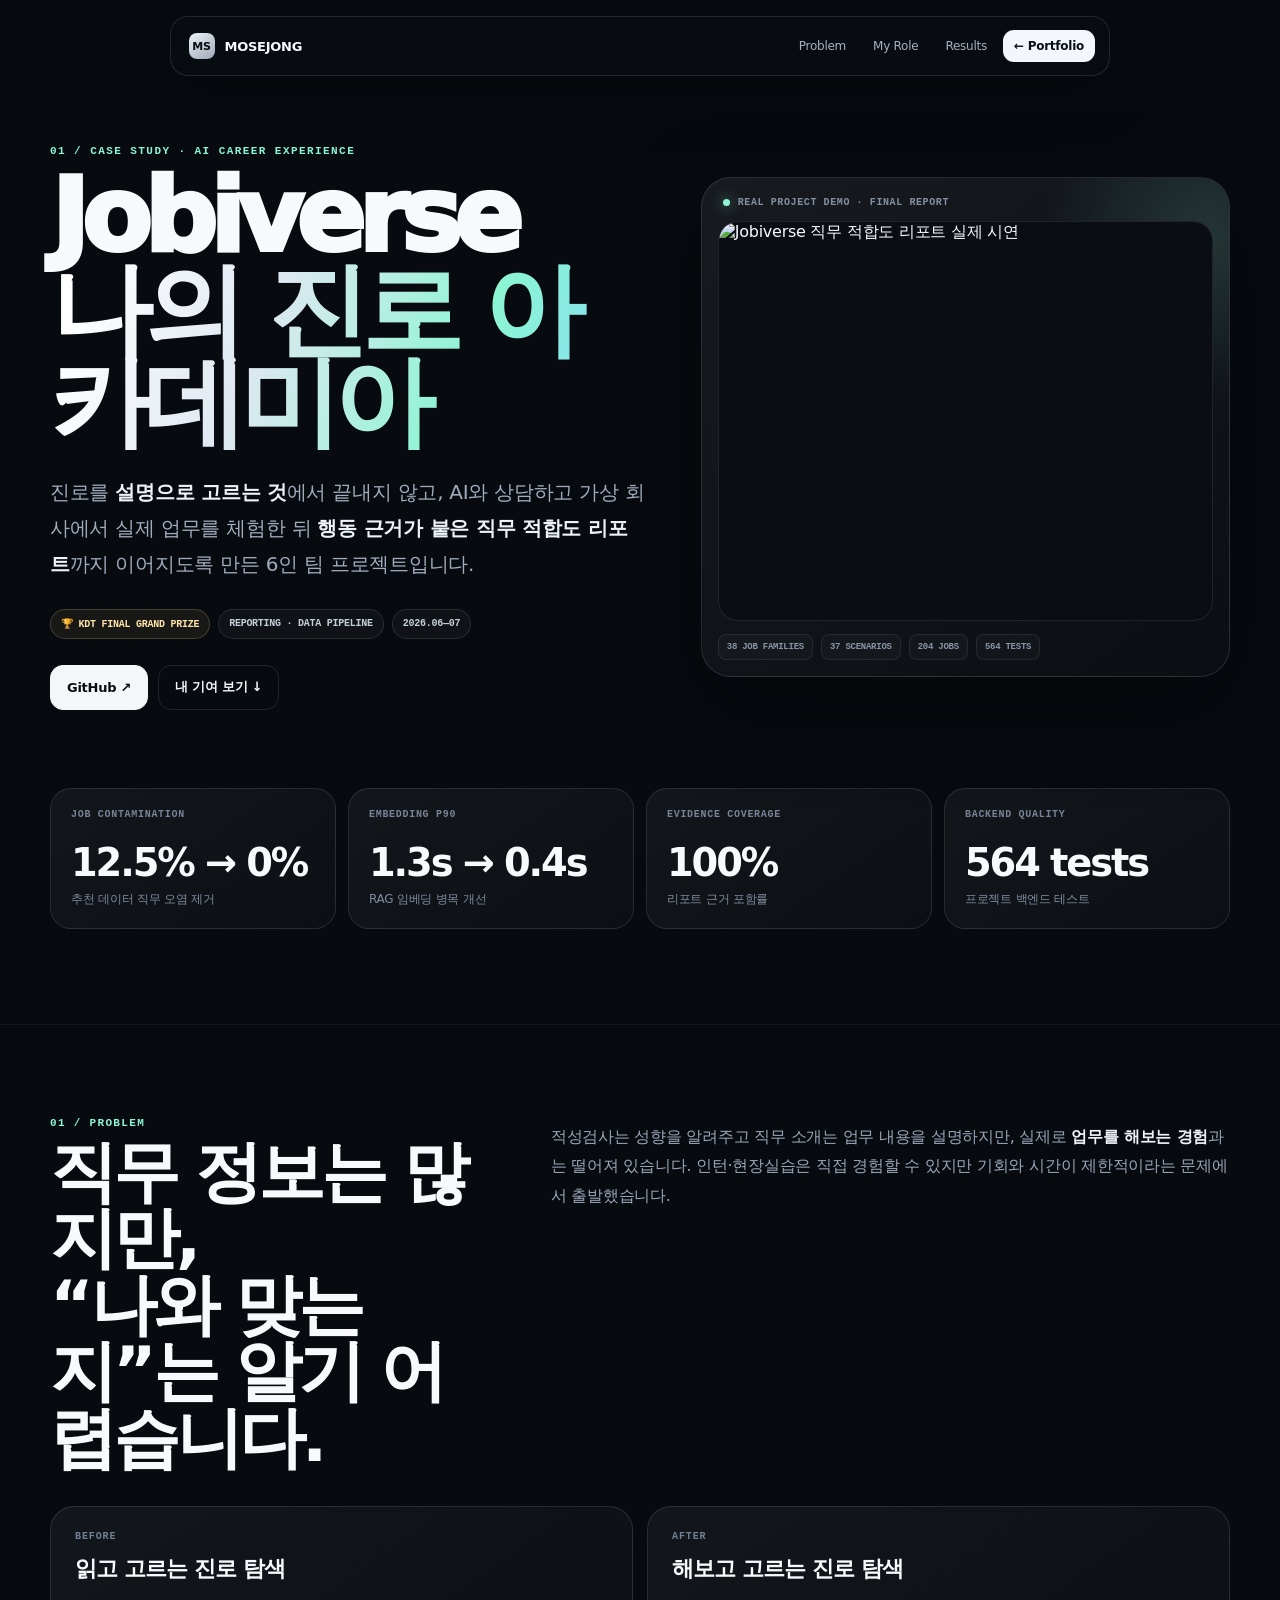
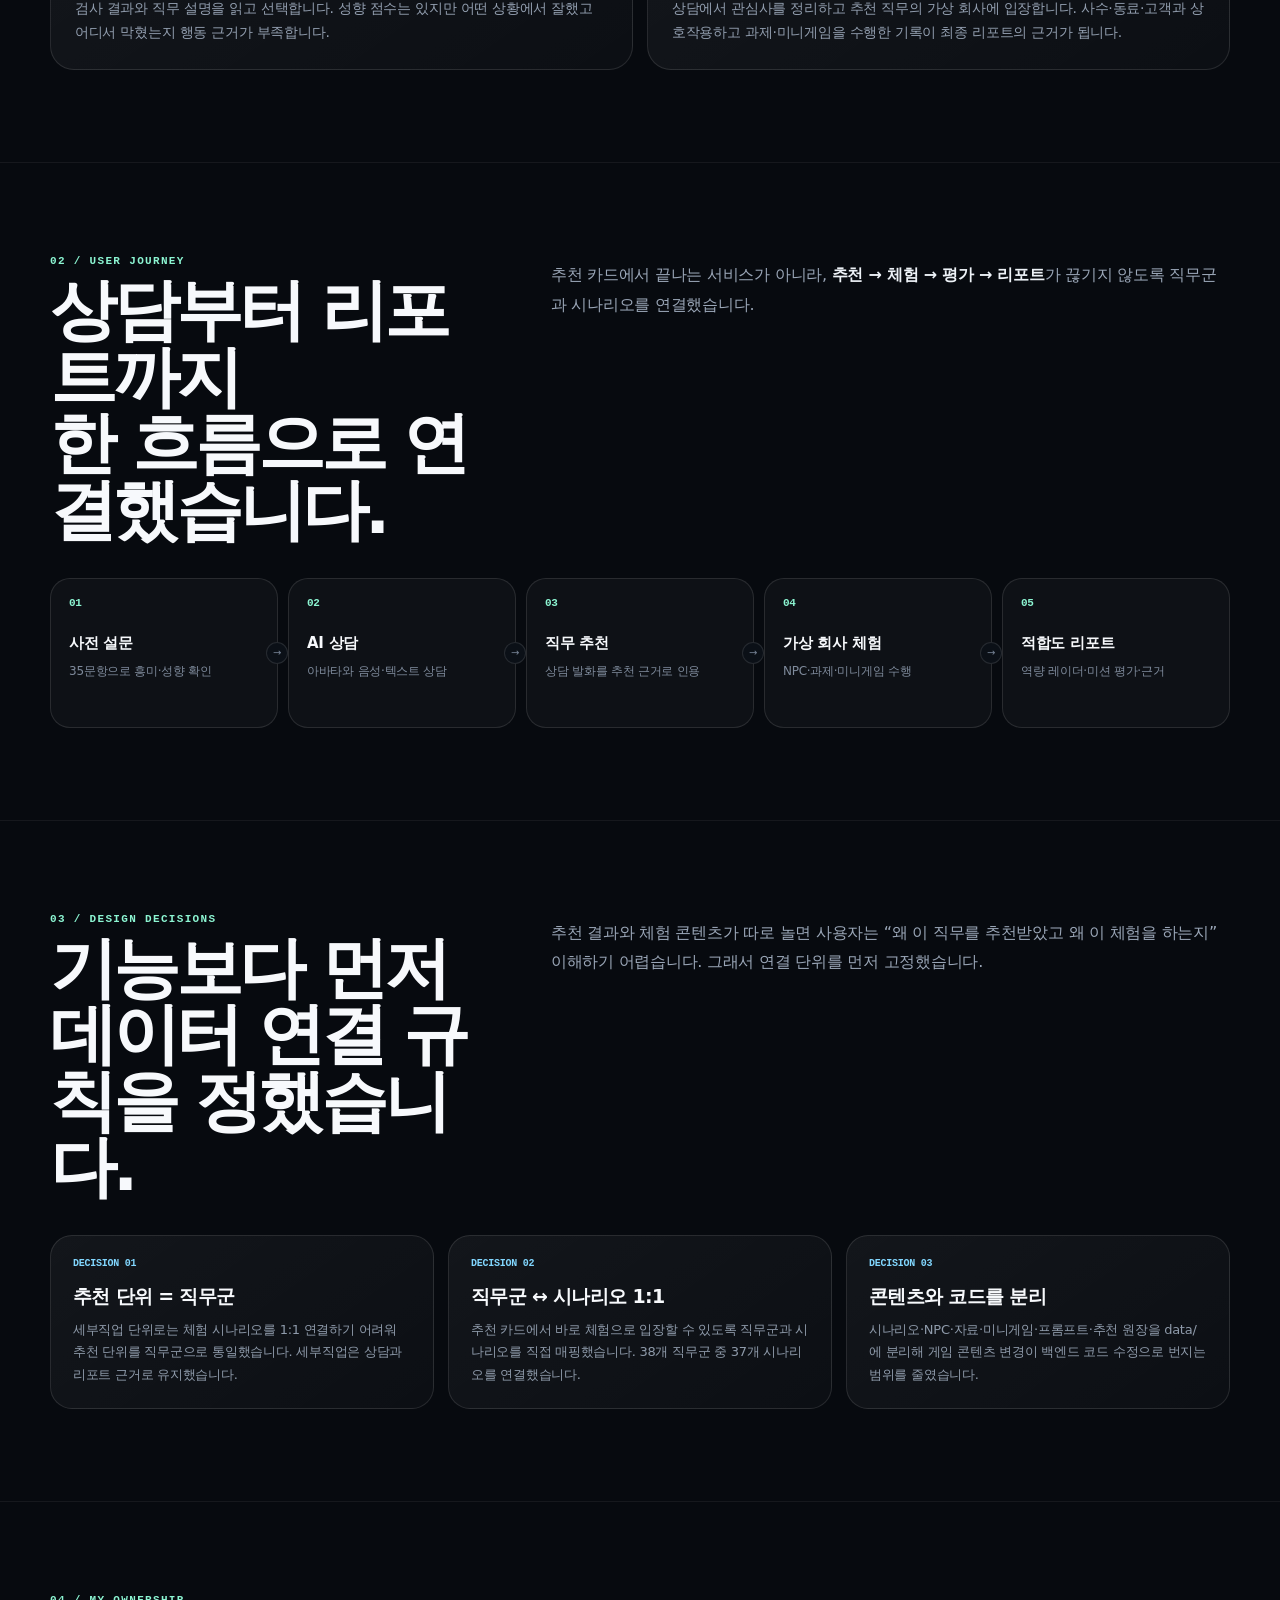
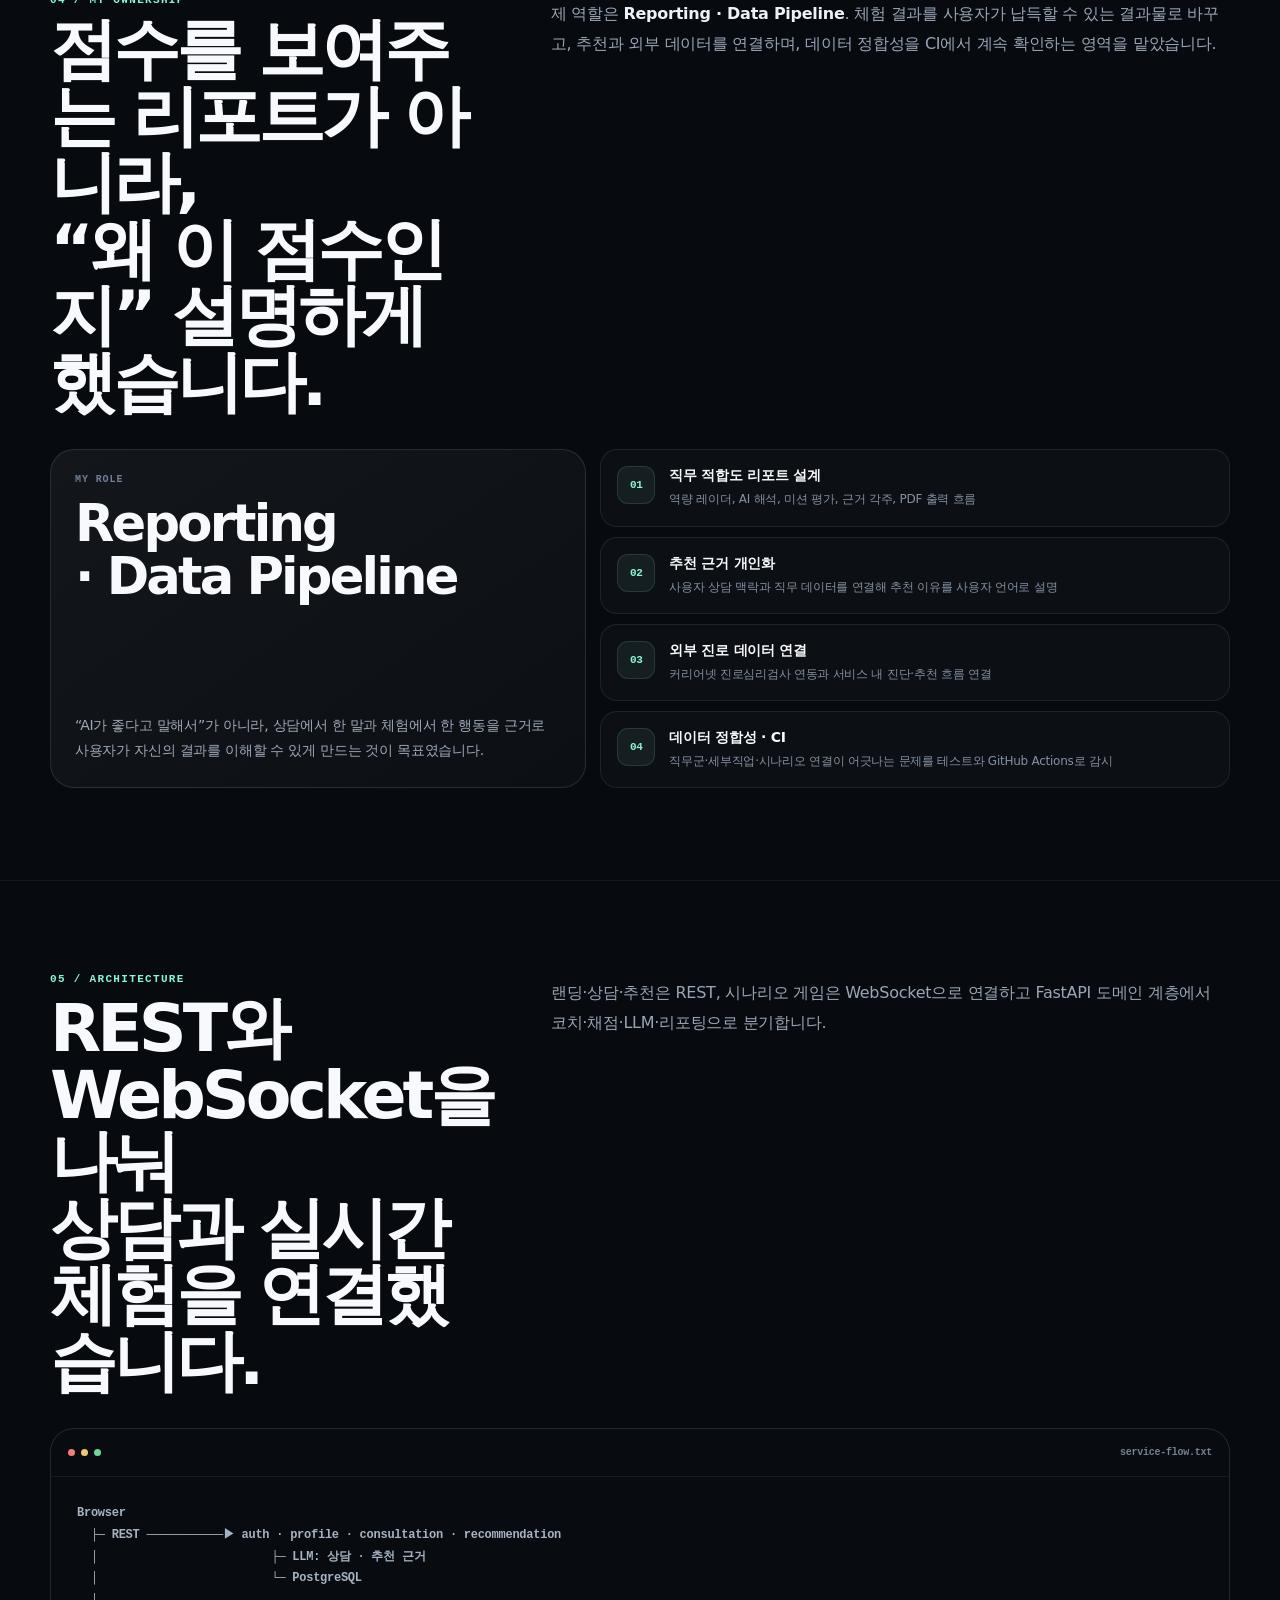
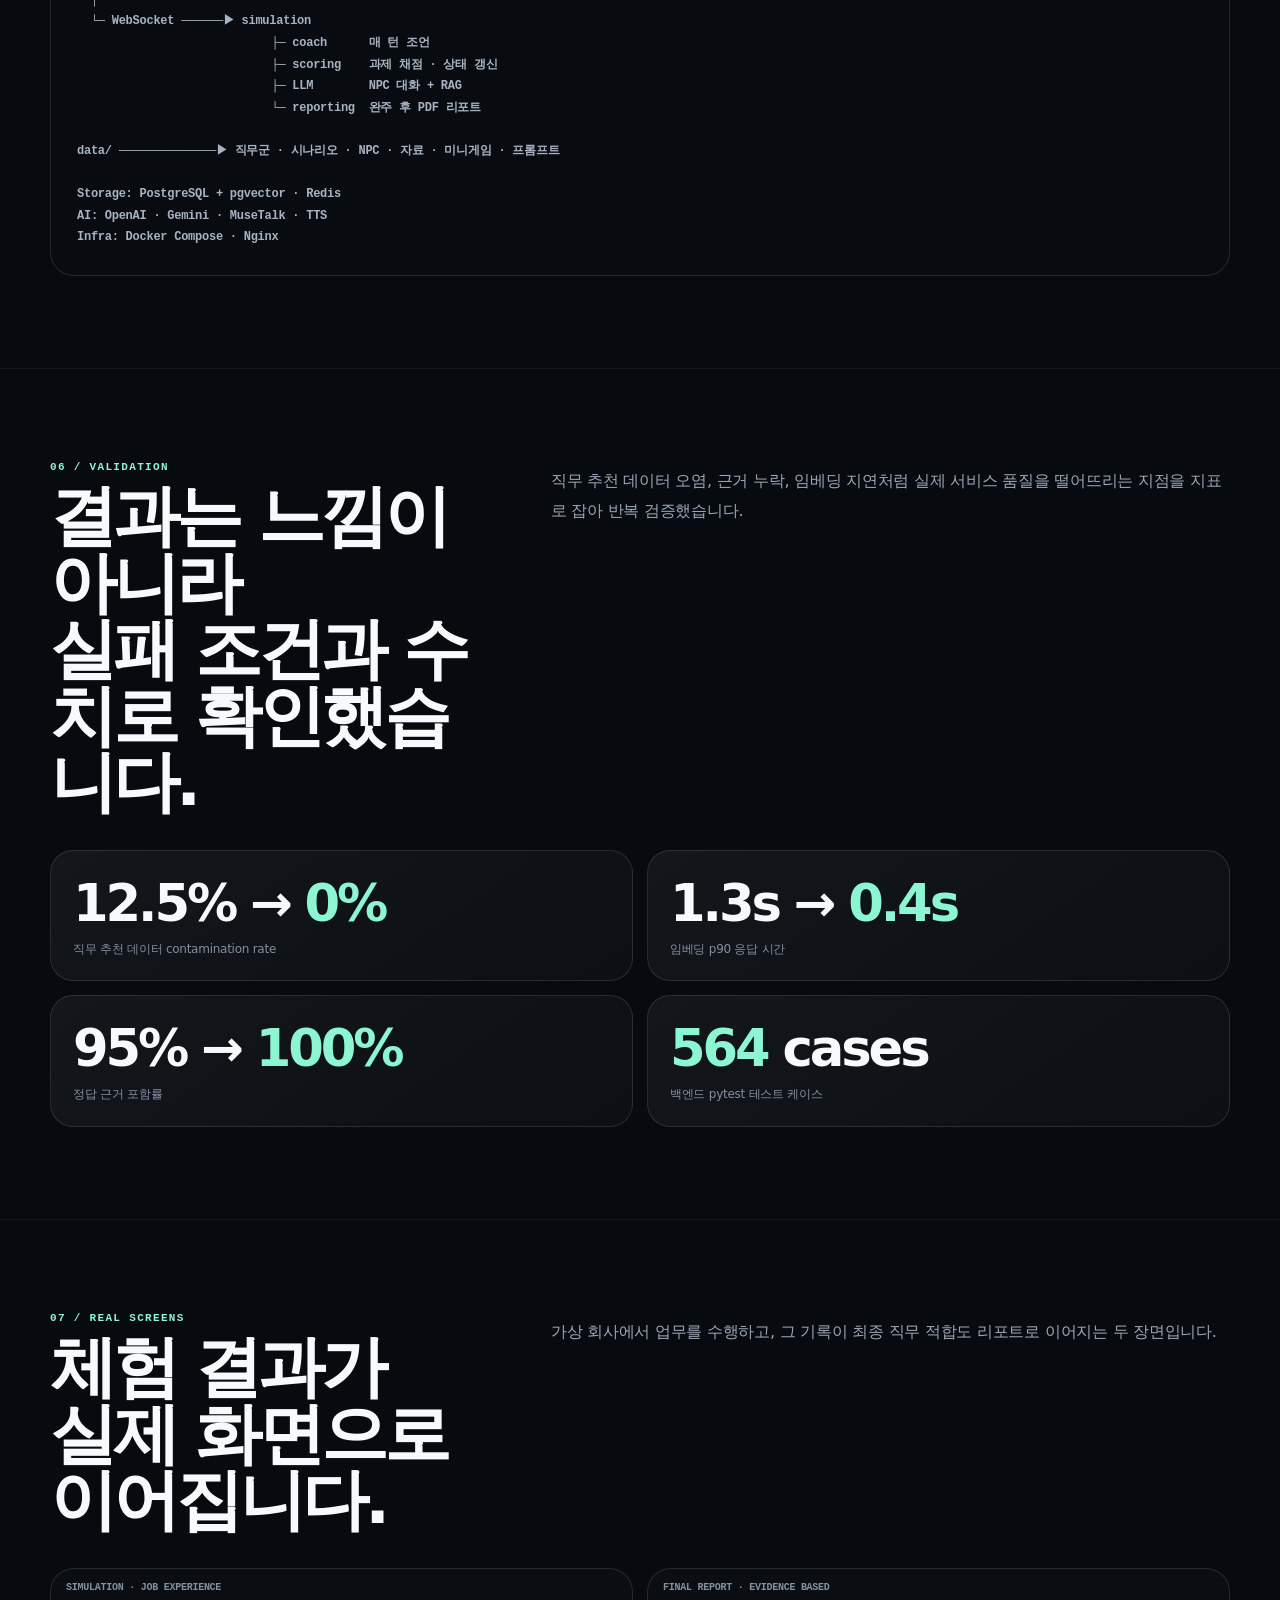
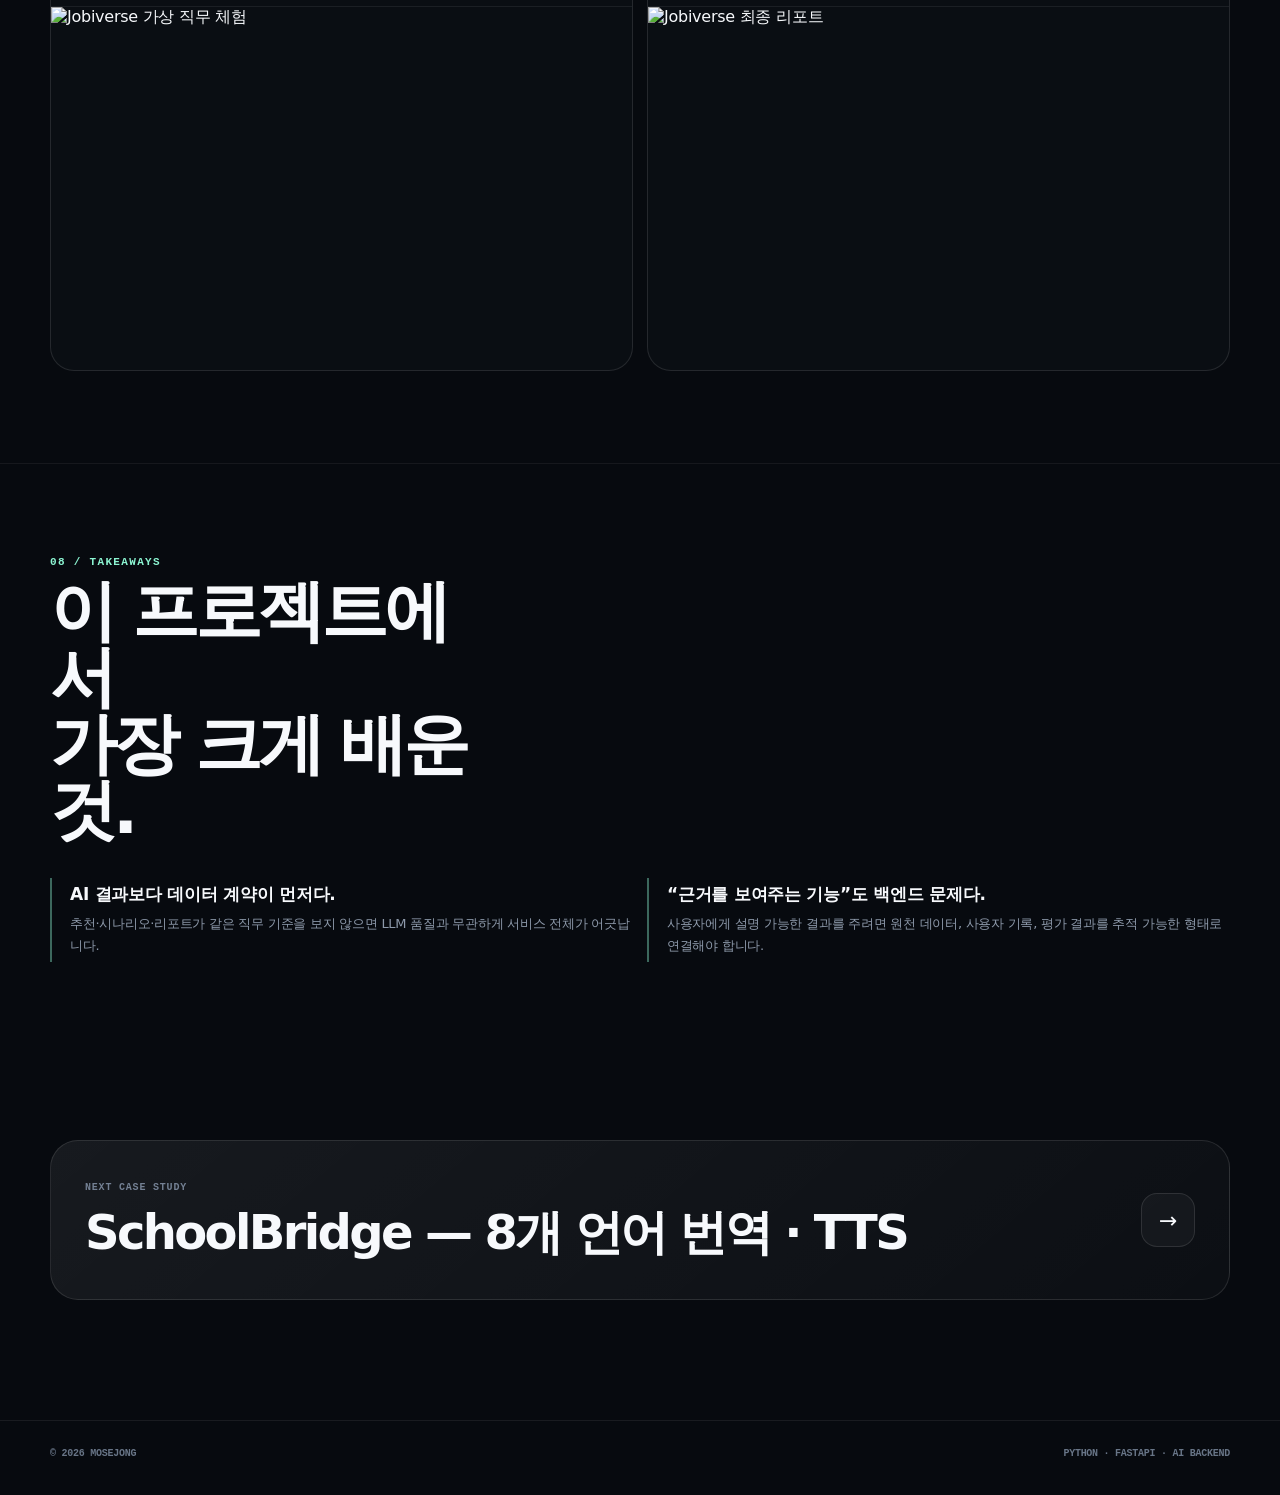
==== projects/jobiverse.html @ 313ea1db "feat: add Jobiverse case study" ====
<!doctype html><html lang="ko"><head><meta charset="utf-8"><meta name="viewport" content="width=device-width,initial-scale=1,viewport-fit=cover"><meta name="theme-color" content="#070a0f"><meta name="description" content="모세종 포트폴리오 — Jobiverse 나의 진로 아카데미아 Case Study"><meta property="og:title" content="Jobiverse Case Study — MOSEJONG"><meta property="og:description" content="AI 상담에서 가상 직무 체험, 근거 기반 리포트까지 연결한 진로 탐색 플랫폼"><title>Jobiverse Case Study — MOSEJONG</title><link rel="stylesheet" href="../assets/case-study.css"></head><body><div class="grid"></div><div class="light"></div><nav class="nav"><div class="navin"><a class="brand" href="../index.html"><span class="mark">MS</span><span>MOSEJONG</span></a><div class="navlinks"><a href="#problem">Problem</a><a href="#ownership">My Role</a><a href="#results">Results</a><a class="back" href="../index.html#projects">← Portfolio</a></div></div></nav><main><section class="hero"><div class="wrap hero-grid"><div><div class="eyebrow">01 / CASE STUDY · AI CAREER EXPERIENCE</div><h1>Jobiverse<span>나의 진로 아카데미아</span></h1><p class="lead">진로를 <strong>설명으로 고르는 것</strong>에서 끝내지 않고, AI와 상담하고 가상 회사에서 실제 업무를 체험한 뒤 <strong>행동 근거가 붙은 직무 적합도 리포트</strong>까지 이어지도록 만든 6인 팀 프로젝트입니다.</p><div class="badges"><span class="badge gold">🏆 KDT FINAL GRAND PRIZE</span><span class="badge">REPORTING · DATA PIPELINE</span><span class="badge">2026.06—07</span></div><div class="actions"><a class="btn primary" href="https://github.com/neunglog-sys/job_simulator" target="_blank" rel="noreferrer">GitHub ↗</a><a class="btn" href="#ownership">내 기여 보기 ↓</a></div></div><div class="hero-visual"><div class="visual-label"><i></i>REAL PROJECT DEMO · FINAL REPORT</div><div class="hero-media"><img src="https://raw.githubusercontent.com/neunglog-sys/job_simulator/main/docs/media/gif/final_report.gif" alt="Jobiverse 직무 적합도 리포트 실제 시연"></div><div class="visual-footer"><span>38 JOB FAMILIES</span><span>37 SCENARIOS</span><span>204 JOBS</span><span>564 TESTS</span></div></div></div></section><div class="wrap stats"><div class="stat"><small>job contamination</small><strong>12.5% → 0%</strong><p>추천 데이터 직무 오염 제거</p></div><div class="stat"><small>embedding p90</small><strong>1.3s → 0.4s</strong><p>RAG 임베딩 병목 개선</p></div><div class="stat"><small>evidence coverage</small><strong>100%</strong><p>리포트 근거 포함률</p></div><div class="stat"><small>backend quality</small><strong>564 tests</strong><p>프로젝트 백엔드 테스트</p></div></div><section class="section" id="problem"><div class="wrap"><div class="section-head"><div><div class="section-no">01 / PROBLEM</div><h2>직무 정보는 많지만,<br>“나와 맞는지”는 알기 어렵습니다.</h2></div><p class="section-intro">적성검사는 성향을 알려주고 직무 소개는 업무 내용을 설명하지만, 실제로 <strong>업무를 해보는 경험</strong>과는 떨어져 있습니다. 인턴·현장실습은 직접 경험할 수 있지만 기회와 시간이 제한적이라는 문제에서 출발했습니다.</p></div><div class="split"><div class="card"><div class="label">BEFORE</div><h3>읽고 고르는 진로 탐색</h3><p>검사 결과와 직무 설명을 읽고 선택합니다. 성향 점수는 있지만 어떤 상황에서 잘했고 어디서 막혔는지 행동 근거가 부족합니다.</p></div><div class="card"><div class="label">AFTER</div><h3>해보고 고르는 진로 탐색</h3><p>상담에서 관심사를 정리하고 추천 직무의 가상 회사에 입장합니다. 사수·동료·고객과 상호작용하고 과제·미니게임을 수행한 기록이 최종 리포트의 근거가 됩니다.</p></div></div></div></section><section class="section"><div class="wrap"><div class="section-head"><div><div class="section-no">02 / USER JOURNEY</div><h2>상담부터 리포트까지<br>한 흐름으로 연결했습니다.</h2></div><p class="section-intro">추천 카드에서 끝나는 서비스가 아니라, <strong>추천 → 체험 → 평가 → 리포트</strong>가 끊기지 않도록 직무군과 시나리오를 연결했습니다.</p></div><div class="flow"><div class="flow-step"><b>01</b><strong>사전 설문</strong><span>35문항으로 흥미·성향 확인</span></div><div class="flow-step"><b>02</b><strong>AI 상담</strong><span>아바타와 음성·텍스트 상담</span></div><div class="flow-step"><b>03</b><strong>직무 추천</strong><span>상담 발화를 추천 근거로 인용</span></div><div class="flow-step"><b>04</b><strong>가상 회사 체험</strong><span>NPC·과제·미니게임 수행</span></div><div class="flow-step"><b>05</b><strong>적합도 리포트</strong><span>역량 레이더·미션 평가·근거</span></div></div></div></section><section class="section"><div class="wrap"><div class="section-head"><div><div class="section-no">03 / DESIGN DECISIONS</div><h2>기능보다 먼저<br>데이터 연결 규칙을 정했습니다.</h2></div><p class="section-intro">추천 결과와 체험 콘텐츠가 따로 놀면 사용자는 “왜 이 직무를 추천받았고 왜 이 체험을 하는지” 이해하기 어렵습니다. 그래서 연결 단위를 먼저 고정했습니다.</p></div><div class="decision-grid"><div class="decision"><div class="num">DECISION 01</div><h3>추천 단위 = 직무군</h3><p>세부직업 단위로는 체험 시나리오를 1:1 연결하기 어려워 추천 단위를 직무군으로 통일했습니다. 세부직업은 상담과 리포트 근거로 유지했습니다.</p></div><div class="decision"><div class="num">DECISION 02</div><h3>직무군 ↔ 시나리오 1:1</h3><p>추천 카드에서 바로 체험으로 입장할 수 있도록 직무군과 시나리오를 직접 매핑했습니다. 38개 직무군 중 37개 시나리오를 연결했습니다.</p></div><div class="decision"><div class="num">DECISION 03</div><h3>콘텐츠와 코드를 분리</h3><p>시나리오·NPC·자료·미니게임·프롬프트·추천 원장을 data/에 분리해 게임 콘텐츠 변경이 백엔드 코드 수정으로 번지는 범위를 줄였습니다.</p></div></div></div></section><section class="section" id="ownership"><div class="wrap"><div class="section-head"><div><div class="section-no">04 / MY OWNERSHIP</div><h2>점수를 보여주는 리포트가 아니라,<br>“왜 이 점수인지” 설명하게 했습니다.</h2></div><p class="section-intro">제 역할은 <strong>Reporting · Data Pipeline</strong>. 체험 결과를 사용자가 납득할 수 있는 결과물로 바꾸고, 추천과 외부 데이터를 연결하며, 데이터 정합성을 CI에서 계속 확인하는 영역을 맡았습니다.</p></div><div class="ownership"><div class="card owned-big"><div><div class="label">MY ROLE</div><h3>Reporting<br>· Data Pipeline</h3></div><p class="quote">“AI가 좋다고 말해서”가 아니라, 상담에서 한 말과 체험에서 한 행동을 근거로 사용자가 자신의 결과를 이해할 수 있게 만드는 것이 목표였습니다.</p></div><div class="owned-list"><div class="owned-item"><i>01</i><div><strong>직무 적합도 리포트 설계</strong><span>역량 레이더, AI 해석, 미션 평가, 근거 각주, PDF 출력 흐름</span></div></div><div class="owned-item"><i>02</i><div><strong>추천 근거 개인화</strong><span>사용자 상담 맥락과 직무 데이터를 연결해 추천 이유를 사용자 언어로 설명</span></div></div><div class="owned-item"><i>03</i><div><strong>외부 진로 데이터 연결</strong><span>커리어넷 진로심리검사 연동과 서비스 내 진단·추천 흐름 연결</span></div></div><div class="owned-item"><i>04</i><div><strong>데이터 정합성 · CI</strong><span>직무군·세부직업·시나리오 연결이 어긋나는 문제를 테스트와 GitHub Actions로 감시</span></div></div></div></div></div></section><section class="section"><div class="wrap"><div class="section-head"><div><div class="section-no">05 / ARCHITECTURE</div><h2>REST와 WebSocket을 나눠<br>상담과 실시간 체험을 연결했습니다.</h2></div><p class="section-intro">랜딩·상담·추천은 REST, 시나리오 게임은 WebSocket으로 연결하고 FastAPI 도메인 계층에서 코치·채점·LLM·리포팅으로 분기합니다.</p></div><div class="architecture"><div class="arch-bar"><span class="dots"><i></i><i></i><i></i></span><span>service-flow.txt</span></div><pre>Browser
  ├─ REST ───────────▶ auth · profile · consultation · recommendation
  │                         ├─ LLM: 상담 · 추천 근거
  │                         └─ PostgreSQL
  │
  └─ WebSocket ──────▶ simulation
                            ├─ coach      매 턴 조언
                            ├─ scoring    과제 채점 · 상태 갱신
                            ├─ LLM        NPC 대화 + RAG
                            └─ reporting  완주 후 PDF 리포트

data/ ──────────────▶ 직무군 · 시나리오 · NPC · 자료 · 미니게임 · 프롬프트

Storage: PostgreSQL + pgvector · Redis
AI: OpenAI · Gemini · MuseTalk · TTS
Infra: Docker Compose · Nginx</pre></div></div></section><section class="section" id="results"><div class="wrap"><div class="section-head"><div><div class="section-no">06 / VALIDATION</div><h2>결과는 느낌이 아니라<br>실패 조건과 수치로 확인했습니다.</h2></div><p class="section-intro">직무 추천 데이터 오염, 근거 누락, 임베딩 지연처럼 실제 서비스 품질을 떨어뜨리는 지점을 지표로 잡아 반복 검증했습니다.</p></div><div class="results"><div class="result"><strong>12.5% → <em>0%</em></strong><span>직무 추천 데이터 contamination rate</span></div><div class="result"><strong>1.3s → <em>0.4s</em></strong><span>임베딩 p90 응답 시간</span></div><div class="result"><strong>95% → <em>100%</em></strong><span>정답 근거 포함률</span></div><div class="result"><strong><em>564</em> cases</strong><span>백엔드 pytest 테스트 케이스</span></div></div></div></section><section class="section"><div class="wrap"><div class="section-head"><div><div class="section-no">07 / REAL SCREENS</div><h2>체험 결과가<br>실제 화면으로 이어집니다.</h2></div><p class="section-intro">가상 회사에서 업무를 수행하고, 그 기록이 최종 직무 적합도 리포트로 이어지는 두 장면입니다.</p></div><div class="gallery"><div class="shot"><div class="cap">SIMULATION · JOB EXPERIENCE</div><img src="https://raw.githubusercontent.com/neunglog-sys/job_simulator/main/docs/media/gif/senario2.gif" alt="Jobiverse 가상 직무 체험"></div><div class="shot"><div class="cap">FINAL REPORT · EVIDENCE BASED</div><img src="https://raw.githubusercontent.com/neunglog-sys/job_simulator/main/docs/media/gif/final_report.gif" alt="Jobiverse 최종 리포트"></div></div></div></section><section class="section"><div class="wrap"><div class="section-head"><div><div class="section-no">08 / TAKEAWAYS</div><h2>이 프로젝트에서<br>가장 크게 배운 것.</h2></div></div><div class="lessons"><div class="lesson"><strong>AI 결과보다 데이터 계약이 먼저다.</strong><p>추천·시나리오·리포트가 같은 직무 기준을 보지 않으면 LLM 품질과 무관하게 서비스 전체가 어긋납니다.</p></div><div class="lesson"><strong>“근거를 보여주는 기능”도 백엔드 문제다.</strong><p>사용자에게 설명 가능한 결과를 주려면 원천 데이터, 사용자 기록, 평가 결과를 추적 가능한 형태로 연결해야 합니다.</p></div></div></div></section><section class="next"><div class="wrap"><a class="nextbox" href="schoolbridge.html"><div><small>NEXT CASE STUDY</small><h3>SchoolBridge — 8개 언어 번역 · TTS</h3></div><span class="next-arrow">→</span></a></div></section></main><footer><div class="wrap footerin"><span>© 2026 MOSEJONG</span><span>PYTHON · FASTAPI · AI BACKEND</span></div></footer><script>window.addEventListener('pointermove',e=>{document.documentElement.style.setProperty('--mx',e.clientX+'px');document.documentElement.style.setProperty('--my',e.clientY+'px')},{passive:true});</script></body></html>
---- assets/case-study.css ----
:root{--bg:#070a0f;--bg2:#0b1017;--panel:rgba(255,255,255,.052);--panel2:rgba(255,255,255,.03);--line:rgba(255,255,255,.11);--line2:rgba(255,255,255,.18);--text:#f7f9fc;--muted:#96a2b3;--muted2:#667386;--mint:#8cf5d2;--cyan:#82d7ff;--violet:#aa97ff;--amber:#ffd68a;--pink:#ff9cb0;--shadow:0 30px 90px rgba(0,0,0,.35);--mx:50vw;--my:20vh}*{box-sizing:border-box}html{scroll-behavior:smooth;background:var(--bg)}body{margin:0;background:var(--bg);color:var(--text);font-family:Inter,Pretendard,"Noto Sans KR",ui-sans-serif,system-ui,-apple-system,BlinkMacSystemFont,"Segoe UI",sans-serif;letter-spacing:-.016em;overflow-x:hidden}a{color:inherit;text-decoration:none}::selection{background:rgba(140,245,210,.22);color:#fff}.grid,.light{position:fixed;inset:0;pointer-events:none}.grid{z-index:-3;opacity:.32;background-image:linear-gradient(rgba(255,255,255,.034) 1px,transparent 1px),linear-gradient(90deg,rgba(255,255,255,.034) 1px,transparent 1px);background-size:64px 64px;mask-image:linear-gradient(to bottom,#000,transparent 82%)}.light{z-index:-2;background:radial-gradient(760px circle at var(--mx) var(--my),rgba(130,215,255,.10),transparent 42%),radial-gradient(580px circle at calc(var(--mx) - 220px) calc(var(--my) + 130px),rgba(140,245,210,.075),transparent 44%),radial-gradient(720px circle at 90% 5%,rgba(170,151,255,.08),transparent 45%)}.wrap{width:min(1180px,calc(100% - 40px));margin:auto}.nav{position:fixed;z-index:50;top:16px;left:50%;transform:translateX(-50%);width:min(940px,calc(100% - 28px));border:1px solid var(--line);border-radius:18px;background:rgba(9,13,19,.7);backdrop-filter:blur(22px) saturate(1.2);box-shadow:0 18px 55px rgba(0,0,0,.22)}.navin{height:58px;padding:0 14px 0 18px;display:flex;align-items:center;justify-content:space-between;gap:14px}.brand{display:flex;align-items:center;gap:10px;font-weight:900;font-size:13px}.mark{width:26px;height:26px;border-radius:8px;display:grid;place-items:center;background:linear-gradient(145deg,#eef3f7,#9ea8b7);color:#080b10;font-size:11px}.navlinks{display:flex;align-items:center;gap:5px}.navlinks a{padding:9px 11px;border-radius:11px;color:#a7b1bf;font-size:12px;transition:.2s}.navlinks a:hover{color:#fff;background:rgba(255,255,255,.055)}.navlinks .back{background:#f3f7fb;color:#091015;font-weight:850}.hero{padding:145px 0 78px}.eyebrow{font:800 11px ui-monospace,SFMono-Regular,Menlo,monospace;color:var(--mint);letter-spacing:.13em;text-transform:uppercase}.hero-grid{display:grid;grid-template-columns:1.06fr .94fr;gap:54px;align-items:center}.hero h1{font-size:clamp(58px,8vw,112px);line-height:.91;letter-spacing:-.075em;margin:13px 0 24px;font-weight:930}.hero h1 span{display:block;background:linear-gradient(110deg,#fff 5%,#dfe8f1 35%,var(--mint) 69%,var(--cyan));-webkit-background-clip:text;background-clip:text;color:transparent}.lead{font-size:clamp(17px,1.7vw,20px);line-height:1.82;color:#a0abbb;max-width:720px;margin:0}.lead strong{color:#edf3f8}.badges{display:flex;gap:8px;flex-wrap:wrap;margin:26px 0}.badge{display:inline-flex;align-items:center;min-height:30px;padding:0 10px;border:1px solid var(--line);border-radius:999px;background:rgba(255,255,255,.035);font:750 10px ui-monospace,SFMono-Regular,Menlo,monospace;color:#c6cfda}.badge.gold{color:#ffe3a9;border-color:rgba(255,214,138,.2);background:rgba(255,214,138,.07)}.actions{display:flex;gap:10px;flex-wrap:wrap}.btn{display:inline-flex;align-items:center;justify-content:center;gap:8px;min-height:45px;padding:0 16px;border-radius:13px;border:1px solid var(--line);font-size:13px;font-weight:850;transition:.22s}.btn.primary{background:#f4f7fa;color:#090d12;border-color:#f4f7fa}.btn:hover{transform:translateY(-2px);box-shadow:0 13px 35px rgba(0,0,0,.25)}.hero-visual{position:relative;border:1px solid var(--line);border-radius:30px;background:linear-gradient(145deg,rgba(255,255,255,.065),rgba(255,255,255,.02));box-shadow:var(--shadow);padding:16px;overflow:hidden;min-height:500px;display:flex;flex-direction:column}.hero-visual:before{content:"";position:absolute;width:360px;height:360px;right:-160px;top:-120px;border-radius:50%;background:radial-gradient(circle,rgba(140,245,210,.15),transparent 66%);pointer-events:none}.visual-label{position:relative;z-index:2;display:flex;align-items:center;gap:8px;color:#8390a2;font:750 10px ui-monospace,SFMono-Regular,Menlo,monospace;letter-spacing:.06em;margin:3px 5px 13px}.visual-label i{width:7px;height:7px;border-radius:50%;background:var(--mint);box-shadow:0 0 14px rgba(140,245,210,.75)}.hero-media{position:relative;z-index:1;flex:1;border-radius:20px;overflow:hidden;background:#0a0e14;border:1px solid rgba(255,255,255,.09)}.hero-media img{width:100%;height:100%;display:block;object-fit:cover;object-position:top center}.hero-media.contain img{object-fit:contain;background:#0a0e14}.visual-footer{display:flex;gap:8px;flex-wrap:wrap;padding-top:13px}.visual-footer span{font:800 9px ui-monospace,SFMono-Regular,Menlo,monospace;color:#8895a7;padding:7px 8px;border:1px solid rgba(255,255,255,.08);border-radius:8px;background:rgba(255,255,255,.025)}.stats{display:grid;grid-template-columns:repeat(4,1fr);gap:12px;margin-top:0;padding-bottom:95px}.stat{border:1px solid var(--line);border-radius:21px;background:linear-gradient(145deg,rgba(255,255,255,.05),rgba(255,255,255,.022));padding:20px;min-height:136px}.stat small{display:block;color:#788496;font:750 10px ui-monospace,SFMono-Regular,Menlo,monospace;text-transform:uppercase;letter-spacing:.07em}.stat strong{display:block;margin-top:20px;font-size:clamp(26px,3vw,42px);letter-spacing:-.055em}.stat p{margin:5px 0 0;color:#7f8b9c;font-size:12px;line-height:1.5}.section{padding:92px 0;border-top:1px solid rgba(255,255,255,.06)}.section-head{display:grid;grid-template-columns:.8fr 1.2fr;gap:48px;align-items:start;margin-bottom:34px}.section-no{font:800 11px ui-monospace,SFMono-Regular,Menlo,monospace;color:var(--mint);letter-spacing:.12em}.section h2{font-size:clamp(38px,5.2vw,68px);line-height:1;letter-spacing:-.06em;margin:10px 0 0}.section-intro{font-size:16px;line-height:1.85;color:#9aa6b7;margin:5px 0 0;max-width:720px}.section-intro strong{color:#edf2f7}.split{display:grid;grid-template-columns:1fr 1fr;gap:14px}.card{border:1px solid var(--line);border-radius:24px;background:linear-gradient(145deg,rgba(255,255,255,.052),rgba(255,255,255,.024));padding:24px;position:relative;overflow:hidden}.card h3{font-size:22px;letter-spacing:-.04em;margin:0 0 12px}.card p{color:#929eaf;font-size:14px;line-height:1.78;margin:0}.card ul{padding-left:18px;margin:13px 0 0;color:#9aa6b6;font-size:14px;line-height:1.78}.card li+li{margin-top:6px}.label{font:800 10px ui-monospace,SFMono-Regular,Menlo,monospace;color:#718095;letter-spacing:.09em;text-transform:uppercase;margin-bottom:12px}.flow{display:grid;grid-template-columns:repeat(5,1fr);gap:10px}.flow-step{position:relative;border:1px solid var(--line);border-radius:20px;background:rgba(255,255,255,.032);padding:18px;min-height:150px}.flow-step b{display:block;color:var(--mint);font:850 11px ui-monospace,SFMono-Regular,Menlo,monospace;margin-bottom:25px}.flow-step strong{display:block;font-size:15px;margin-bottom:7px}.flow-step span{color:#7f8b9c;font-size:12px;line-height:1.55}.flow-step:not(:last-child):after{content:"→";position:absolute;right:-11px;top:50%;transform:translateY(-50%);z-index:3;width:20px;height:20px;border-radius:50%;display:grid;place-items:center;background:#0b1017;border:1px solid var(--line);color:#768395;font-size:10px}.decision-grid{display:grid;grid-template-columns:repeat(3,1fr);gap:14px}.decision{border:1px solid var(--line);border-radius:22px;padding:22px;background:linear-gradient(145deg,rgba(255,255,255,.05),rgba(255,255,255,.022))}.decision .num{font:850 10px ui-monospace,SFMono-Regular,Menlo,monospace;color:var(--cyan)}.decision h3{font-size:19px;margin:15px 0 9px;letter-spacing:-.035em}.decision p{font-size:13px;line-height:1.72;color:#8f9bab;margin:0}.ownership{display:grid;grid-template-columns:.92fr 1.08fr;gap:14px}.owned-big{min-height:100%;display:flex;flex-direction:column;justify-content:space-between}.owned-big h3{font-size:clamp(31px,4vw,52px);line-height:1.02;letter-spacing:-.055em;margin:10px 0 26px}.owned-big .quote{color:#9da8b8;font-size:14px;line-height:1.8}.owned-list{display:grid;gap:10px}.owned-item{display:grid;grid-template-columns:38px 1fr;gap:14px;align-items:start;border:1px solid rgba(255,255,255,.08);border-radius:17px;padding:16px;background:rgba(255,255,255,.025)}.owned-item i{width:38px;height:38px;border-radius:11px;background:rgba(140,245,210,.07);border:1px solid rgba(140,245,210,.12);display:grid;place-items:center;color:var(--mint);font-style:normal;font:850 11px ui-monospace,SFMono-Regular,Menlo,monospace}.owned-item strong{display:block;font-size:14px;margin:1px 0 5px}.owned-item span{display:block;color:#8491a2;font-size:12px;line-height:1.6}.architecture{border:1px solid var(--line);border-radius:24px;background:#080c11;overflow:hidden}.arch-bar{height:48px;border-bottom:1px solid rgba(255,255,255,.07);display:flex;align-items:center;justify-content:space-between;padding:0 17px;font:700 10px ui-monospace,SFMono-Regular,Menlo,monospace;color:#758194}.dots{display:flex;gap:6px}.dots i{width:7px;height:7px;border-radius:50%;background:#46515f}.dots i:first-child{background:#f47f77}.dots i:nth-child(2){background:#f0c66f}.dots i:nth-child(3){background:#71d59a}.architecture pre{margin:0;padding:26px;overflow:auto;font:600 12px/1.8 ui-monospace,SFMono-Regular,Menlo,monospace;color:#a7b3c3;white-space:pre-wrap}.results{display:grid;grid-template-columns:repeat(2,1fr);gap:14px}.result{border:1px solid var(--line);border-radius:23px;padding:22px;background:linear-gradient(145deg,rgba(255,255,255,.052),rgba(255,255,255,.022))}.result strong{font-size:clamp(31px,4vw,54px);letter-spacing:-.06em;display:block}.result strong em{color:var(--mint);font-style:normal}.result span{display:block;color:#8390a2;font-size:12px;margin-top:7px;line-height:1.55}.gallery{display:grid;grid-template-columns:1fr 1fr;gap:14px}.shot{border:1px solid var(--line);border-radius:24px;overflow:hidden;background:#0a0e13}.shot .cap{padding:13px 15px;color:#8490a0;font:750 10px ui-monospace,SFMono-Regular,Menlo,monospace;border-bottom:1px solid rgba(255,255,255,.07)}.shot img{width:100%;display:block;aspect-ratio:16/10;object-fit:cover;object-position:top}.shot.phone img{object-fit:contain;background:#0a0e13;aspect-ratio:16/11}.lessons{display:grid;grid-template-columns:1fr 1fr;gap:14px}.lesson{border-left:2px solid rgba(140,245,210,.4);padding:5px 0 5px 18px}.lesson strong{display:block;font-size:17px;margin-bottom:7px}.lesson p{color:#8d99aa;font-size:13px;line-height:1.7;margin:0}.next{padding:86px 0 120px}.nextbox{border:1px solid var(--line);border-radius:28px;background:linear-gradient(140deg,rgba(255,255,255,.065),rgba(255,255,255,.025));padding:34px;display:flex;align-items:center;justify-content:space-between;gap:25px}.nextbox small{color:#748194;font:800 10px ui-monospace,SFMono-Regular,Menlo,monospace;letter-spacing:.08em}.nextbox h3{font-size:clamp(28px,4vw,48px);letter-spacing:-.055em;margin:7px 0 0}.next-arrow{width:54px;height:54px;border-radius:16px;border:1px solid var(--line);display:grid;place-items:center;font-size:22px;background:rgba(255,255,255,.035)}footer{border-top:1px solid rgba(255,255,255,.07);padding:27px 0;color:#687587;font:700 10px ui-monospace,SFMono-Regular,Menlo,monospace}.footerin{display:flex;justify-content:space-between;gap:18px;flex-wrap:wrap}@media(max-width:900px){.hero-grid,.section-head,.ownership{grid-template-columns:1fr}.hero-visual{min-height:460px}.stats{grid-template-columns:repeat(2,1fr)}.flow{grid-template-columns:1fr 1fr}.flow-step:not(:last-child):after{display:none}.decision-grid{grid-template-columns:1fr}.section-head{gap:20px}.gallery{grid-template-columns:1fr}}@media(max-width:640px){.wrap{width:min(100% - 28px,1180px)}.navlinks a:not(.back){display:none}.hero{padding:118px 0 60px}.hero h1{font-size:clamp(50px,16vw,76px)}.hero-visual{min-height:360px;border-radius:23px}.stats{grid-template-columns:1fr 1fr;gap:9px;padding-bottom:72px}.stat{min-height:122px;padding:16px}.stat strong{font-size:27px}.section{padding:72px 0}.split,.results,.lessons{grid-template-columns:1fr}.flow{grid-template-columns:1fr}.flow-step{min-height:auto}.gallery{grid-template-columns:1fr}.nextbox{padding:24px}.next-arrow{flex:0 0 48px;width:48px;height:48px}.architecture pre{font-size:10px;padding:18px}.card{padding:20px}.hero-media img{min-height:280px}.actions .btn{flex:1}.visual-footer{padding-top:10px}}@media(prefers-reduced-motion:reduce){*{scroll-behavior:auto!important}.btn{transition:none!important}}
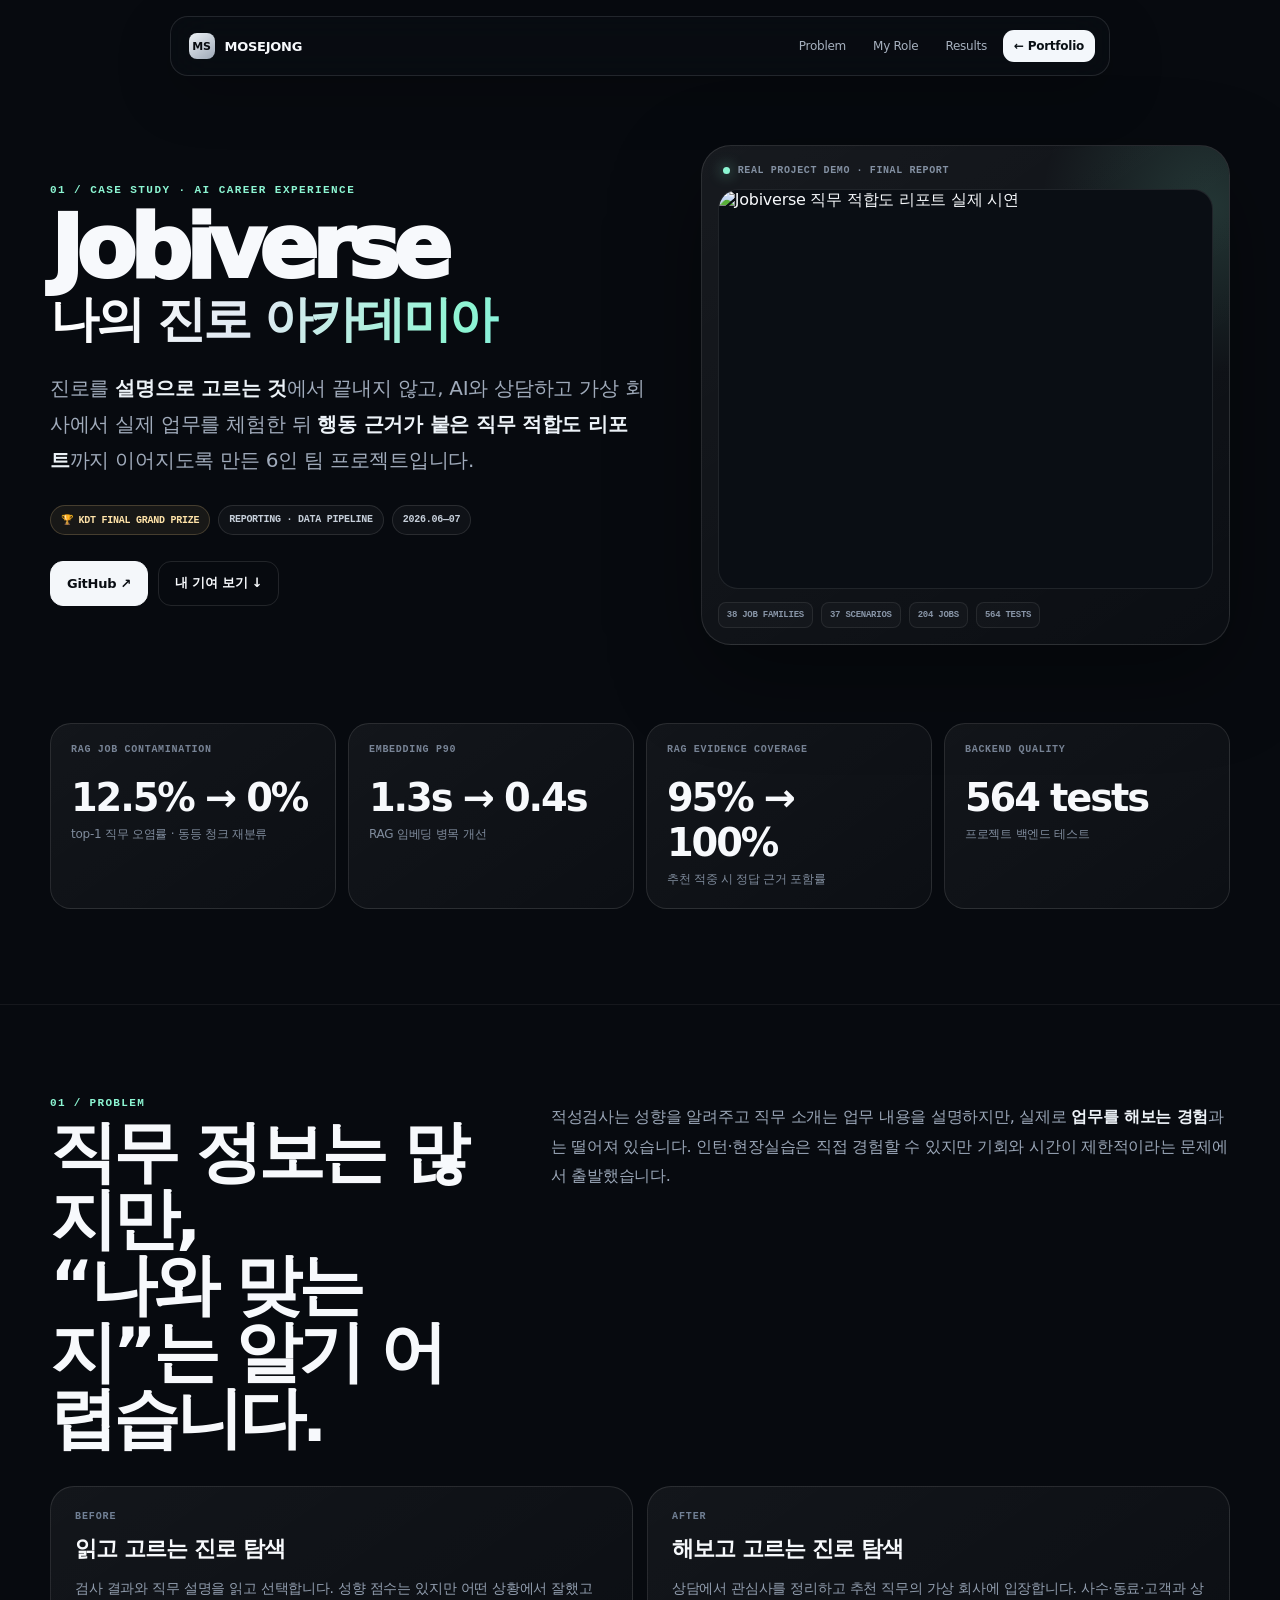
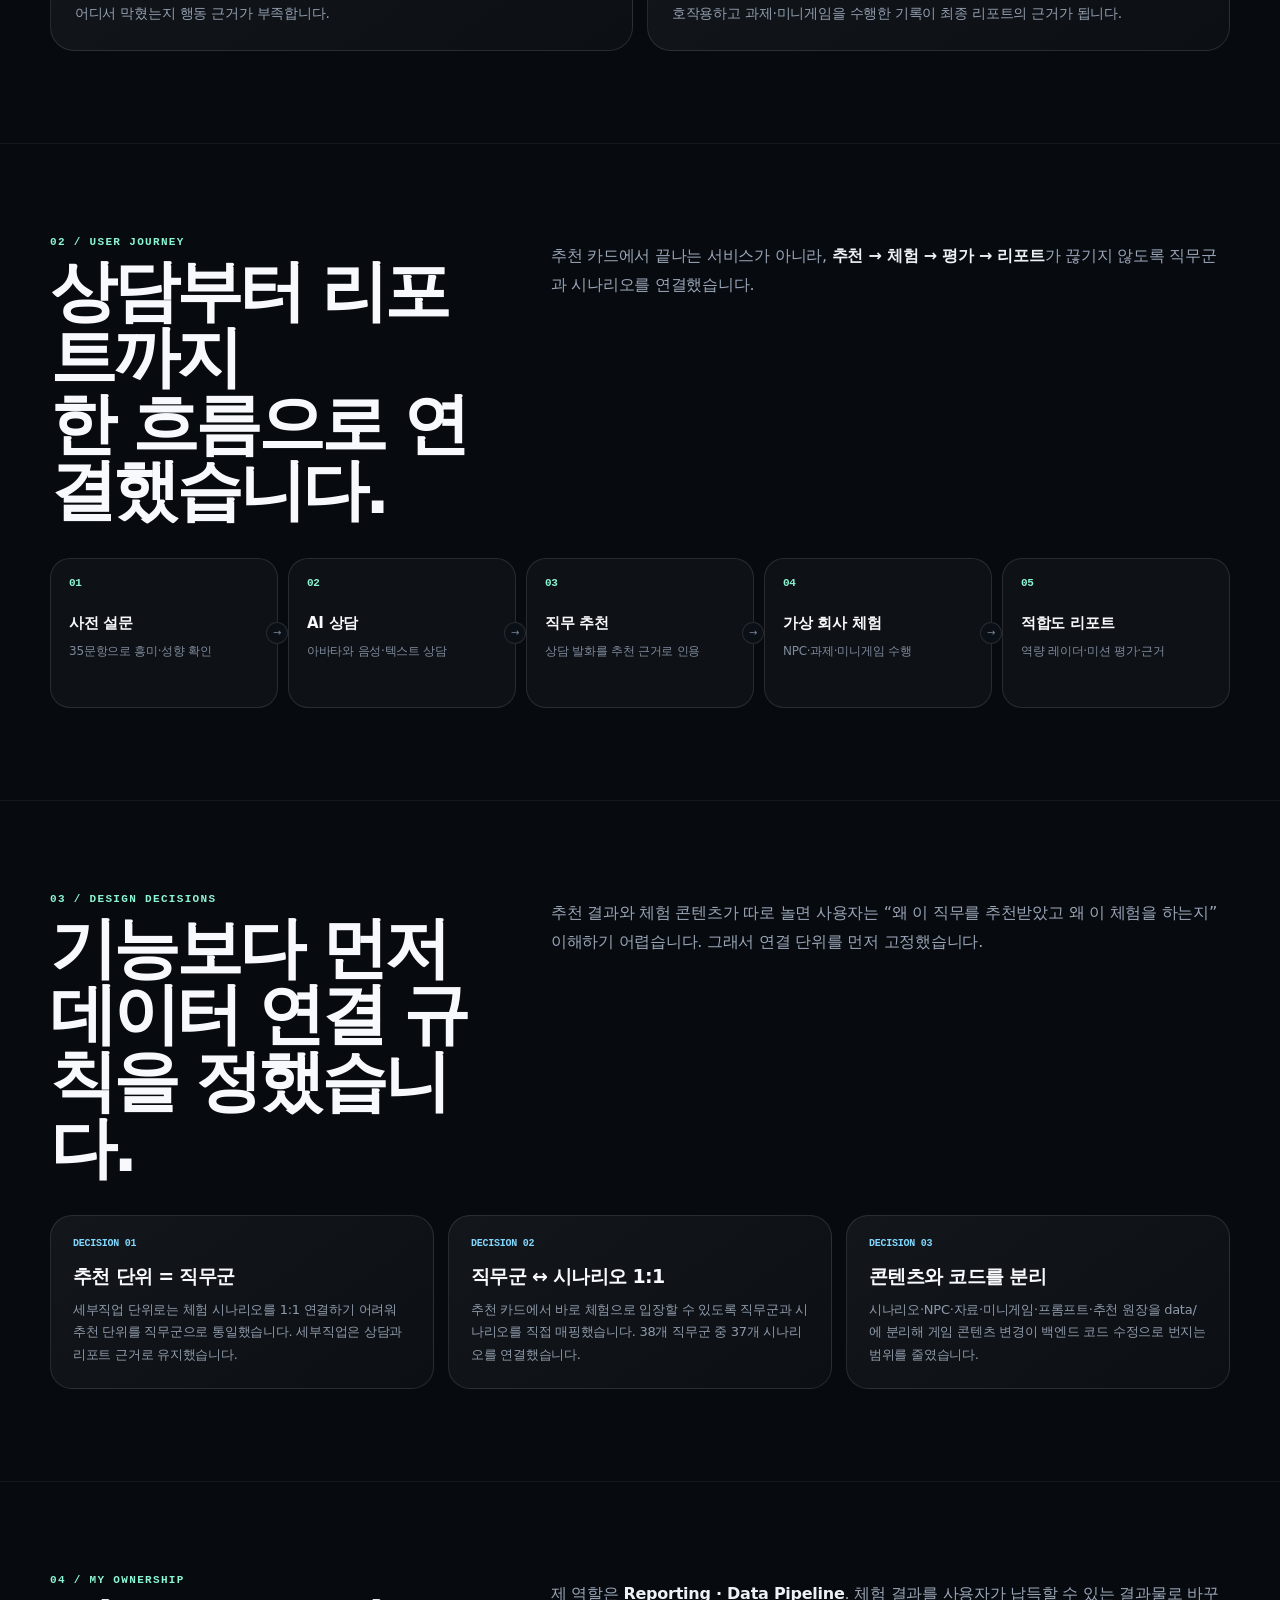
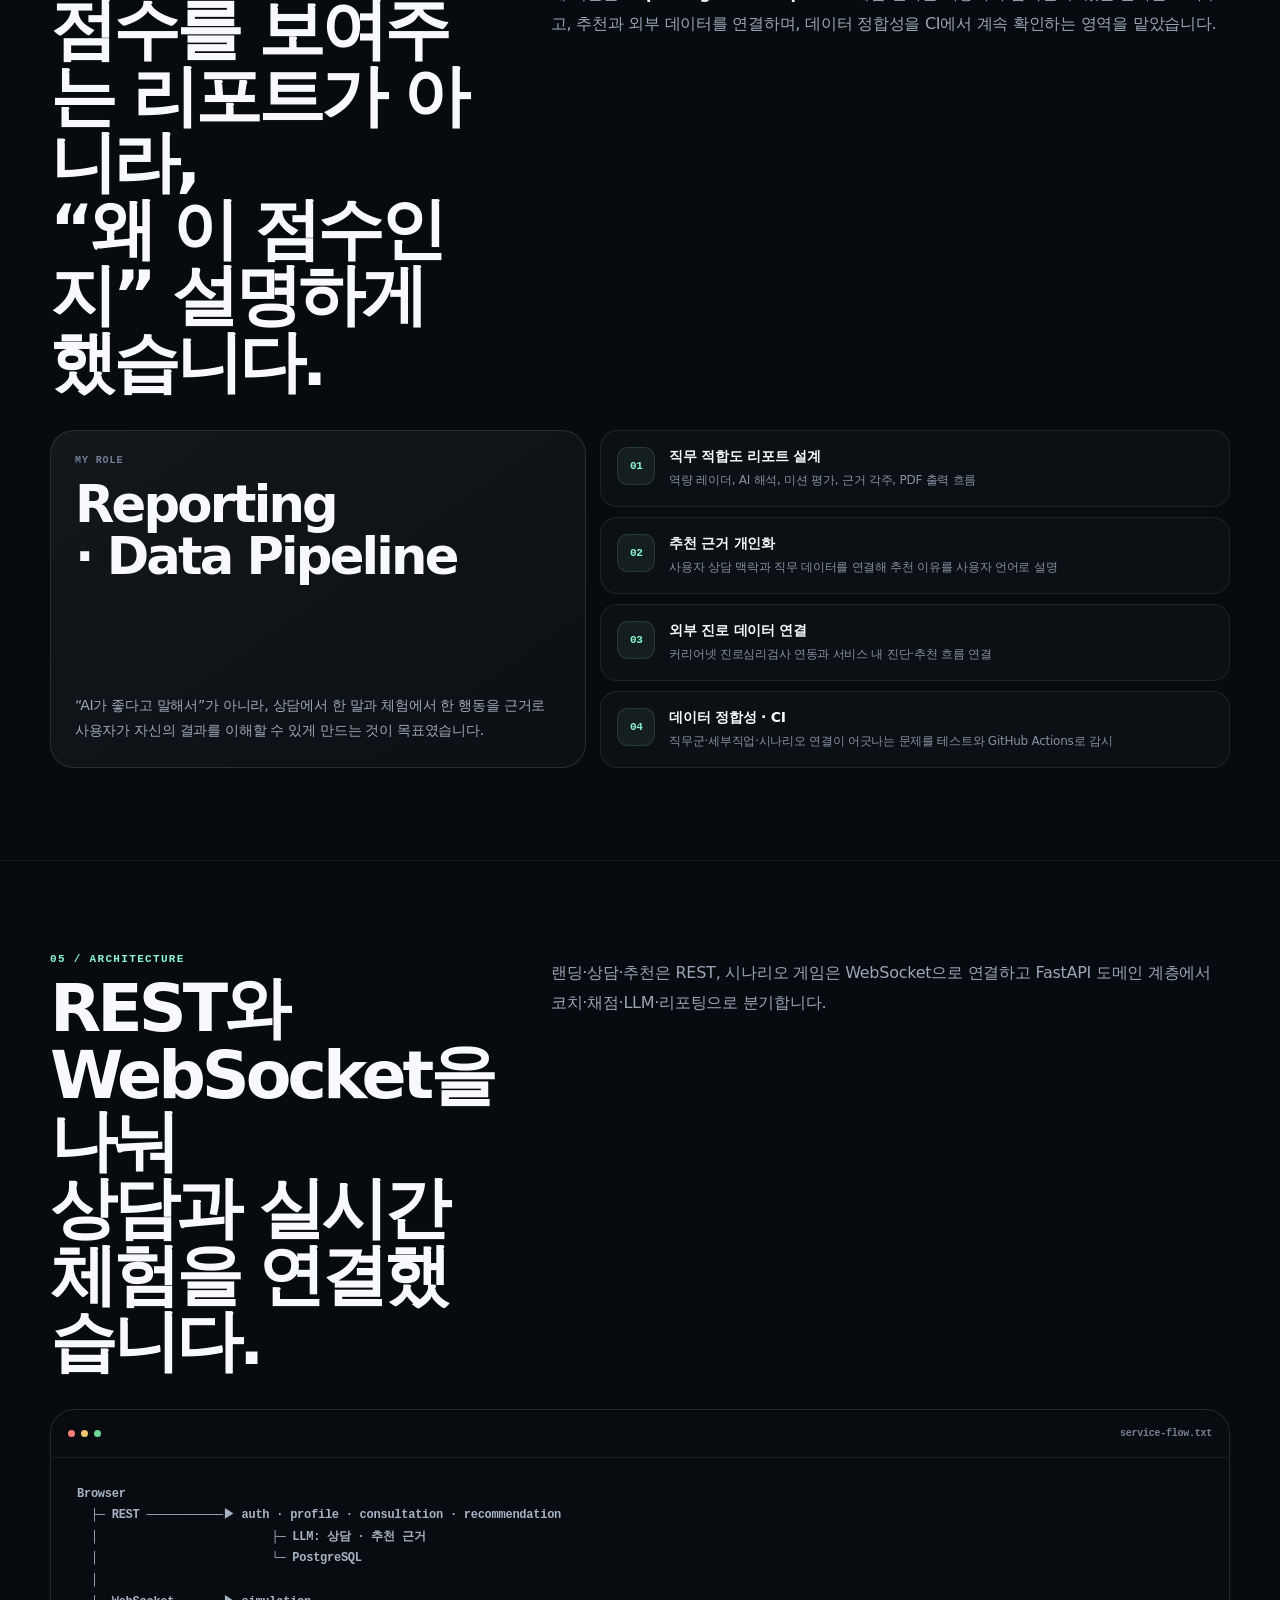
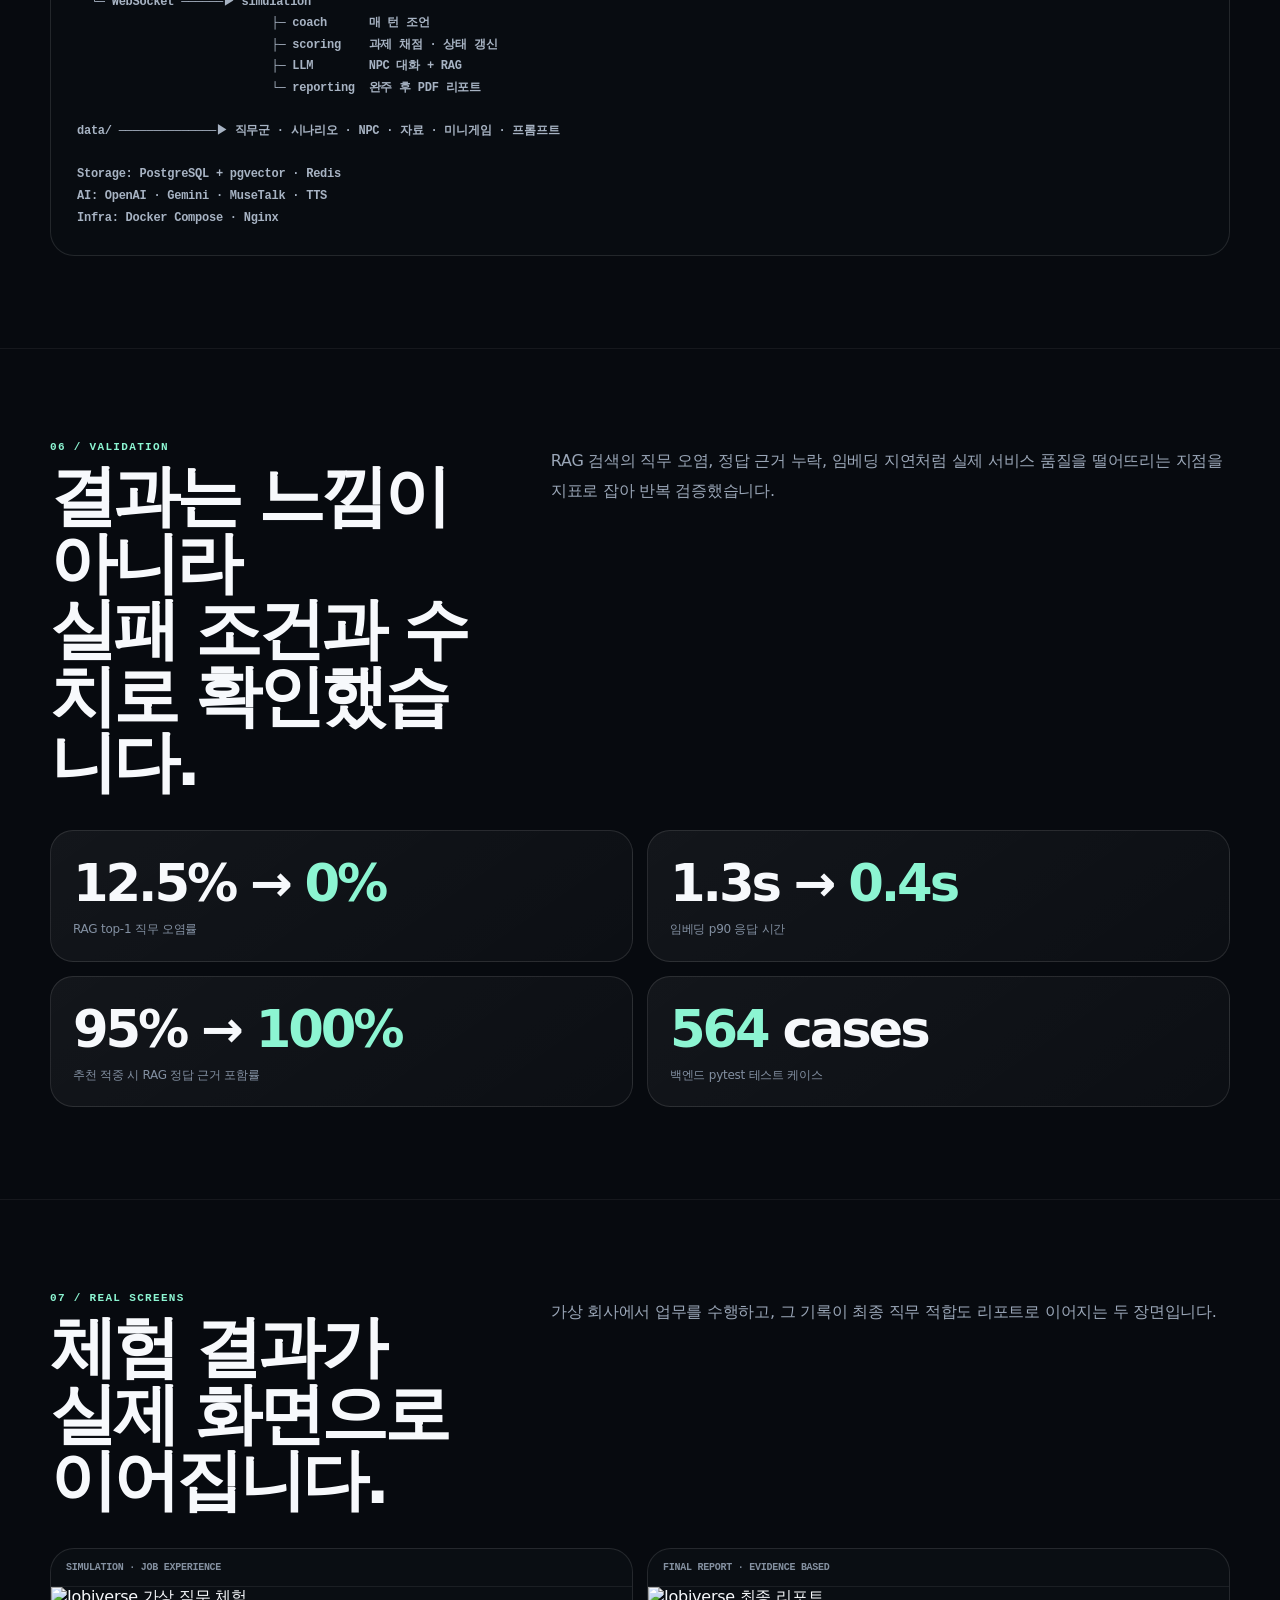
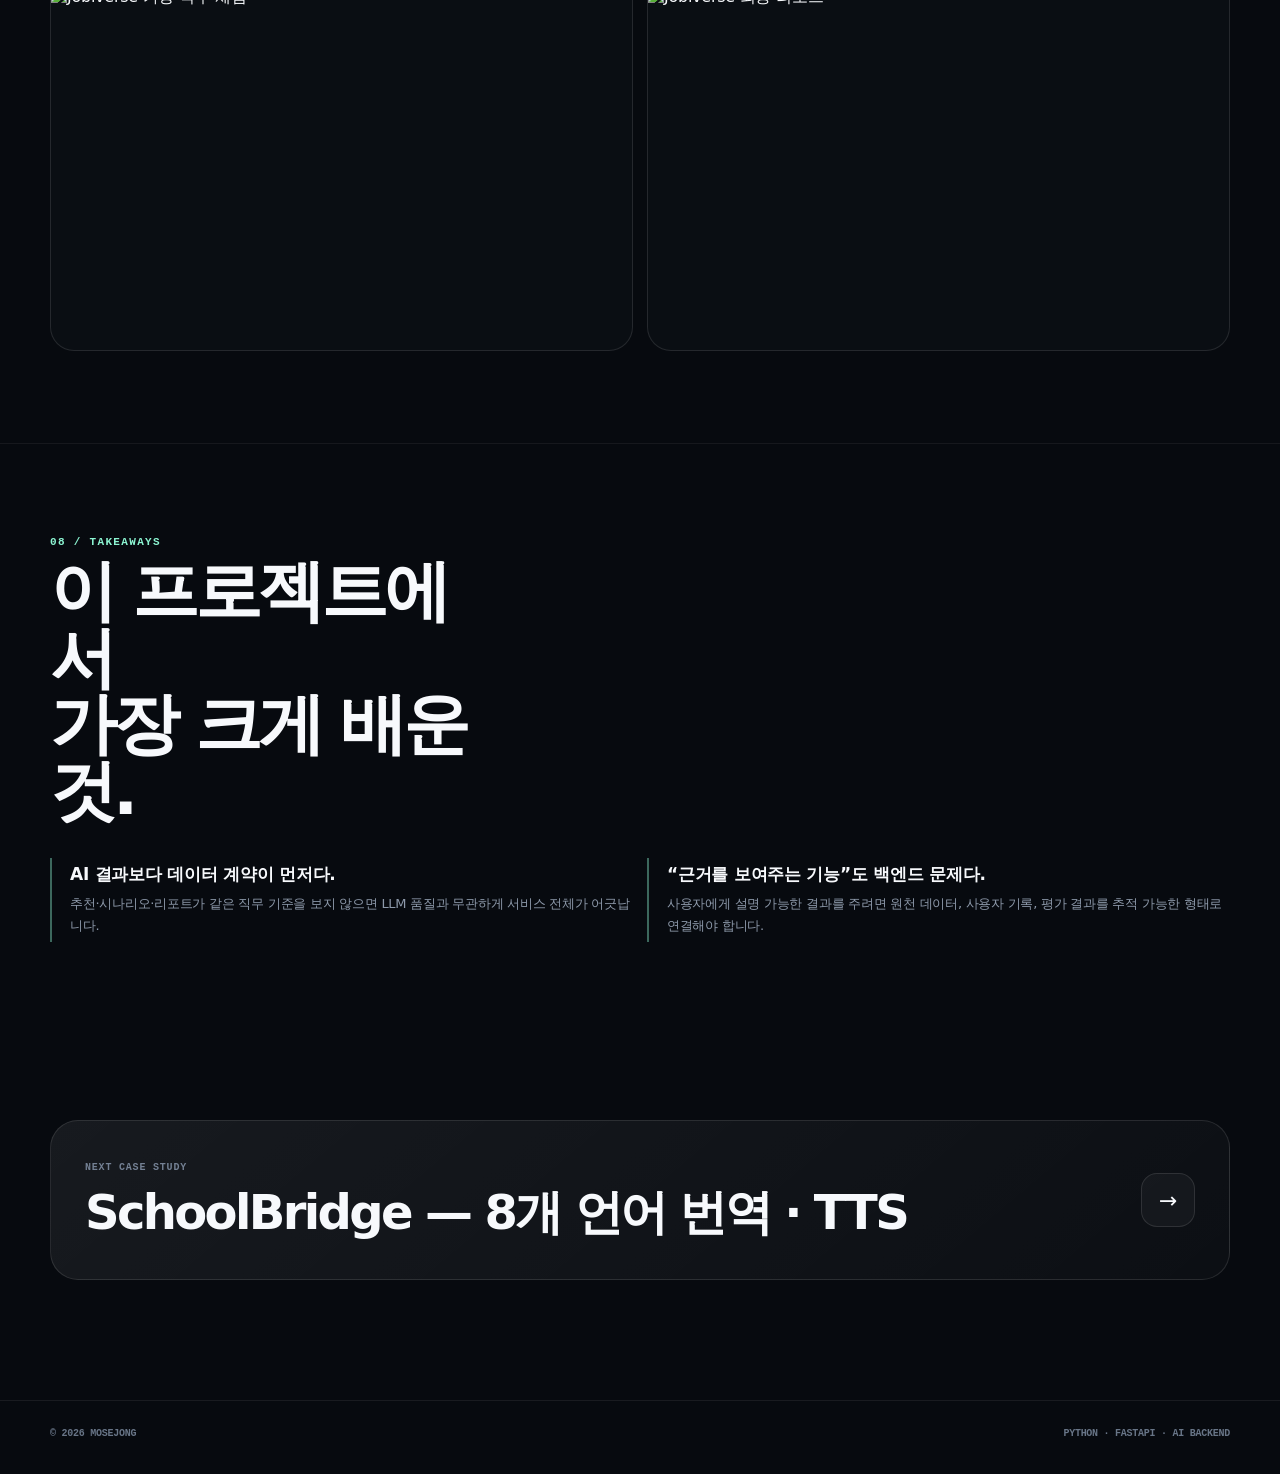
==== commit 816ea2b4: "feat: polish portfolio facts, SEO and social previews" ====
--- a/projects/jobiverse.html
+++ b/projects/jobiverse.html
@@ -1,4 +1,4 @@
-<!doctype html><html lang="ko"><head><meta charset="utf-8"><meta name="viewport" content="width=device-width,initial-scale=1,viewport-fit=cover"><meta name="theme-color" content="#070a0f"><meta name="description" content="모세종 포트폴리오 — Jobiverse 나의 진로 아카데미아 Case Study"><meta property="og:title" content="Jobiverse Case Study — MOSEJONG"><meta property="og:description" content="AI 상담에서 가상 직무 체험, 근거 기반 리포트까지 연결한 진로 탐색 플랫폼"><title>Jobiverse Case Study — MOSEJONG</title><link rel="stylesheet" href="../assets/case-study.css"></head><body><div class="grid"></div><div class="light"></div><nav class="nav"><div class="navin"><a class="brand" href="../index.html"><span class="mark">MS</span><span>MOSEJONG</span></a><div class="navlinks"><a href="#problem">Problem</a><a href="#ownership">My Role</a><a href="#results">Results</a><a class="back" href="../index.html#projects">← Portfolio</a></div></div></nav><main><section class="hero"><div class="wrap hero-grid"><div><div class="eyebrow">01 / CASE STUDY · AI CAREER EXPERIENCE</div><h1>Jobiverse<span>나의 진로 아카데미아</span></h1><p class="lead">진로를 <strong>설명으로 고르는 것</strong>에서 끝내지 않고, AI와 상담하고 가상 회사에서 실제 업무를 체험한 뒤 <strong>행동 근거가 붙은 직무 적합도 리포트</strong>까지 이어지도록 만든 6인 팀 프로젝트입니다.</p><div class="badges"><span class="badge gold">🏆 KDT FINAL GRAND PRIZE</span><span class="badge">REPORTING · DATA PIPELINE</span><span class="badge">2026.06—07</span></div><div class="actions"><a class="btn primary" href="https://github.com/neunglog-sys/job_simulator" target="_blank" rel="noreferrer">GitHub ↗</a><a class="btn" href="#ownership">내 기여 보기 ↓</a></div></div><div class="hero-visual"><div class="visual-label"><i></i>REAL PROJECT DEMO · FINAL REPORT</div><div class="hero-media"><img src="https://raw.githubusercontent.com/neunglog-sys/job_simulator/main/docs/media/gif/final_report.gif" alt="Jobiverse 직무 적합도 리포트 실제 시연"></div><div class="visual-footer"><span>38 JOB FAMILIES</span><span>37 SCENARIOS</span><span>204 JOBS</span><span>564 TESTS</span></div></div></div></section><div class="wrap stats"><div class="stat"><small>job contamination</small><strong>12.5% → 0%</strong><p>추천 데이터 직무 오염 제거</p></div><div class="stat"><small>embedding p90</small><strong>1.3s → 0.4s</strong><p>RAG 임베딩 병목 개선</p></div><div class="stat"><small>evidence coverage</small><strong>100%</strong><p>리포트 근거 포함률</p></div><div class="stat"><small>backend quality</small><strong>564 tests</strong><p>프로젝트 백엔드 테스트</p></div></div><section class="section" id="problem"><div class="wrap"><div class="section-head"><div><div class="section-no">01 / PROBLEM</div><h2>직무 정보는 많지만,<br>“나와 맞는지”는 알기 어렵습니다.</h2></div><p class="section-intro">적성검사는 성향을 알려주고 직무 소개는 업무 내용을 설명하지만, 실제로 <strong>업무를 해보는 경험</strong>과는 떨어져 있습니다. 인턴·현장실습은 직접 경험할 수 있지만 기회와 시간이 제한적이라는 문제에서 출발했습니다.</p></div><div class="split"><div class="card"><div class="label">BEFORE</div><h3>읽고 고르는 진로 탐색</h3><p>검사 결과와 직무 설명을 읽고 선택합니다. 성향 점수는 있지만 어떤 상황에서 잘했고 어디서 막혔는지 행동 근거가 부족합니다.</p></div><div class="card"><div class="label">AFTER</div><h3>해보고 고르는 진로 탐색</h3><p>상담에서 관심사를 정리하고 추천 직무의 가상 회사에 입장합니다. 사수·동료·고객과 상호작용하고 과제·미니게임을 수행한 기록이 최종 리포트의 근거가 됩니다.</p></div></div></div></section><section class="section"><div class="wrap"><div class="section-head"><div><div class="section-no">02 / USER JOURNEY</div><h2>상담부터 리포트까지<br>한 흐름으로 연결했습니다.</h2></div><p class="section-intro">추천 카드에서 끝나는 서비스가 아니라, <strong>추천 → 체험 → 평가 → 리포트</strong>가 끊기지 않도록 직무군과 시나리오를 연결했습니다.</p></div><div class="flow"><div class="flow-step"><b>01</b><strong>사전 설문</strong><span>35문항으로 흥미·성향 확인</span></div><div class="flow-step"><b>02</b><strong>AI 상담</strong><span>아바타와 음성·텍스트 상담</span></div><div class="flow-step"><b>03</b><strong>직무 추천</strong><span>상담 발화를 추천 근거로 인용</span></div><div class="flow-step"><b>04</b><strong>가상 회사 체험</strong><span>NPC·과제·미니게임 수행</span></div><div class="flow-step"><b>05</b><strong>적합도 리포트</strong><span>역량 레이더·미션 평가·근거</span></div></div></div></section><section class="section"><div class="wrap"><div class="section-head"><div><div class="section-no">03 / DESIGN DECISIONS</div><h2>기능보다 먼저<br>데이터 연결 규칙을 정했습니다.</h2></div><p class="section-intro">추천 결과와 체험 콘텐츠가 따로 놀면 사용자는 “왜 이 직무를 추천받았고 왜 이 체험을 하는지” 이해하기 어렵습니다. 그래서 연결 단위를 먼저 고정했습니다.</p></div><div class="decision-grid"><div class="decision"><div class="num">DECISION 01</div><h3>추천 단위 = 직무군</h3><p>세부직업 단위로는 체험 시나리오를 1:1 연결하기 어려워 추천 단위를 직무군으로 통일했습니다. 세부직업은 상담과 리포트 근거로 유지했습니다.</p></div><div class="decision"><div class="num">DECISION 02</div><h3>직무군 ↔ 시나리오 1:1</h3><p>추천 카드에서 바로 체험으로 입장할 수 있도록 직무군과 시나리오를 직접 매핑했습니다. 38개 직무군 중 37개 시나리오를 연결했습니다.</p></div><div class="decision"><div class="num">DECISION 03</div><h3>콘텐츠와 코드를 분리</h3><p>시나리오·NPC·자료·미니게임·프롬프트·추천 원장을 data/에 분리해 게임 콘텐츠 변경이 백엔드 코드 수정으로 번지는 범위를 줄였습니다.</p></div></div></div></section><section class="section" id="ownership"><div class="wrap"><div class="section-head"><div><div class="section-no">04 / MY OWNERSHIP</div><h2>점수를 보여주는 리포트가 아니라,<br>“왜 이 점수인지” 설명하게 했습니다.</h2></div><p class="section-intro">제 역할은 <strong>Reporting · Data Pipeline</strong>. 체험 결과를 사용자가 납득할 수 있는 결과물로 바꾸고, 추천과 외부 데이터를 연결하며, 데이터 정합성을 CI에서 계속 확인하는 영역을 맡았습니다.</p></div><div class="ownership"><div class="card owned-big"><div><div class="label">MY ROLE</div><h3>Reporting<br>· Data Pipeline</h3></div><p class="quote">“AI가 좋다고 말해서”가 아니라, 상담에서 한 말과 체험에서 한 행동을 근거로 사용자가 자신의 결과를 이해할 수 있게 만드는 것이 목표였습니다.</p></div><div class="owned-list"><div class="owned-item"><i>01</i><div><strong>직무 적합도 리포트 설계</strong><span>역량 레이더, AI 해석, 미션 평가, 근거 각주, PDF 출력 흐름</span></div></div><div class="owned-item"><i>02</i><div><strong>추천 근거 개인화</strong><span>사용자 상담 맥락과 직무 데이터를 연결해 추천 이유를 사용자 언어로 설명</span></div></div><div class="owned-item"><i>03</i><div><strong>외부 진로 데이터 연결</strong><span>커리어넷 진로심리검사 연동과 서비스 내 진단·추천 흐름 연결</span></div></div><div class="owned-item"><i>04</i><div><strong>데이터 정합성 · CI</strong><span>직무군·세부직업·시나리오 연결이 어긋나는 문제를 테스트와 GitHub Actions로 감시</span></div></div></div></div></div></section><section class="section"><div class="wrap"><div class="section-head"><div><div class="section-no">05 / ARCHITECTURE</div><h2>REST와 WebSocket을 나눠<br>상담과 실시간 체험을 연결했습니다.</h2></div><p class="section-intro">랜딩·상담·추천은 REST, 시나리오 게임은 WebSocket으로 연결하고 FastAPI 도메인 계층에서 코치·채점·LLM·리포팅으로 분기합니다.</p></div><div class="architecture"><div class="arch-bar"><span class="dots"><i></i><i></i><i></i></span><span>service-flow.txt</span></div><pre>Browser
+<!doctype html><html lang="ko"><head><meta charset="utf-8"><meta name="viewport" content="width=device-width,initial-scale=1,viewport-fit=cover"><meta name="theme-color" content="#070a0f"><meta name="description" content="AI 상담 → 가상 직무 체험 → 근거 기반 리포트로 이어지는 Jobiverse. Reporting · Data Pipeline 중심 Case Study."><meta property="og:title" content="Jobiverse Case Study | 모세종"><meta property="og:description" content="AI 상담 → 가상 직무 체험 → 근거 기반 리포트로 이어지는 Jobiverse. Reporting · Data Pipeline 중심 Case Study."><title>Jobiverse Case Study | 모세종</title><link rel="stylesheet" href="../assets/case-study.css"><!-- SEO_V11_START --><meta name="author" content="모세종"><link rel="canonical" href="https://mosejong.github.io/projects/jobiverse.html"><link rel="icon" href="/assets/favicon.svg" type="image/svg+xml"><link rel="preconnect" href="https://raw.githubusercontent.com" crossorigin><meta property="og:type" content="article"><meta property="og:url" content="https://mosejong.github.io/projects/jobiverse.html"><meta property="og:image" content="https://mosejong.github.io/assets/og/jobiverse.png"><meta property="og:image:width" content="1200"><meta property="og:image:height" content="630"><meta property="og:locale" content="ko_KR"><meta name="twitter:card" content="summary_large_image"><meta name="twitter:title" content="Jobiverse Case Study | 모세종"><meta name="twitter:description" content="AI 상담 → 가상 직무 체험 → 근거 기반 리포트로 이어지는 Jobiverse. Reporting · Data Pipeline 중심 Case Study."><meta name="twitter:image" content="https://mosejong.github.io/assets/og/jobiverse.png"><script type="application/ld+json">{"@context":"https://schema.org","@type":"CreativeWork","name":"Jobiverse Case Study","author":{"@type":"Person","name":"모세종","url":"https://mosejong.github.io/"},"url":"https://mosejong.github.io/projects/jobiverse.html","image":"https://mosejong.github.io/assets/og/jobiverse.png","description":"AI 상담 → 가상 직무 체험 → 근거 기반 리포트로 이어지는 Jobiverse. Reporting · Data Pipeline 중심 Case Study."}</script><!-- SEO_V11_END --></head><body><div class="grid"></div><div class="light"></div><nav class="nav"><div class="navin"><a class="brand" href="../index.html"><span class="mark">MS</span><span>MOSEJONG</span></a><div class="navlinks"><a href="#problem">Problem</a><a href="#ownership">My Role</a><a href="#results">Results</a><a class="back" href="../index.html#projects">← Portfolio</a></div></div></nav><main><section class="hero"><div class="wrap hero-grid"><div><div class="eyebrow">01 / CASE STUDY · AI CAREER EXPERIENCE</div><h1>Jobiverse<span>나의 진로 아카데미아</span></h1><p class="lead">진로를 <strong>설명으로 고르는 것</strong>에서 끝내지 않고, AI와 상담하고 가상 회사에서 실제 업무를 체험한 뒤 <strong>행동 근거가 붙은 직무 적합도 리포트</strong>까지 이어지도록 만든 6인 팀 프로젝트입니다.</p><div class="badges"><span class="badge gold">🏆 KDT FINAL GRAND PRIZE</span><span class="badge">REPORTING · DATA PIPELINE</span><span class="badge">2026.06—07</span></div><div class="actions"><a class="btn primary" href="https://github.com/neunglog-sys/job_simulator" target="_blank" rel="noreferrer">GitHub ↗</a><a class="btn" href="#ownership">내 기여 보기 ↓</a></div></div><div class="hero-visual"><div class="visual-label"><i></i>REAL PROJECT DEMO · FINAL REPORT</div><div class="hero-media"><img src="https://raw.githubusercontent.com/neunglog-sys/job_simulator/main/docs/media/gif/final_report.gif" alt="Jobiverse 직무 적합도 리포트 실제 시연"></div><div class="visual-footer"><span>38 JOB FAMILIES</span><span>37 SCENARIOS</span><span>204 JOBS</span><span>564 TESTS</span></div></div></div></section><div class="wrap stats"><div class="stat"><small>RAG job contamination</small><strong>12.5% → 0%</strong><p>top-1 직무 오염률 · 동등 청크 재분류</p></div><div class="stat"><small>embedding p90</small><strong>1.3s → 0.4s</strong><p>RAG 임베딩 병목 개선</p></div><div class="stat"><small>RAG evidence coverage</small><strong>95% → 100%</strong><p>추천 적중 시 정답 근거 포함률</p></div><div class="stat"><small>backend quality</small><strong>564 tests</strong><p>프로젝트 백엔드 테스트</p></div></div><section class="section" id="problem"><div class="wrap"><div class="section-head"><div><div class="section-no">01 / PROBLEM</div><h2>직무 정보는 많지만,<br>“나와 맞는지”는 알기 어렵습니다.</h2></div><p class="section-intro">적성검사는 성향을 알려주고 직무 소개는 업무 내용을 설명하지만, 실제로 <strong>업무를 해보는 경험</strong>과는 떨어져 있습니다. 인턴·현장실습은 직접 경험할 수 있지만 기회와 시간이 제한적이라는 문제에서 출발했습니다.</p></div><div class="split"><div class="card"><div class="label">BEFORE</div><h3>읽고 고르는 진로 탐색</h3><p>검사 결과와 직무 설명을 읽고 선택합니다. 성향 점수는 있지만 어떤 상황에서 잘했고 어디서 막혔는지 행동 근거가 부족합니다.</p></div><div class="card"><div class="label">AFTER</div><h3>해보고 고르는 진로 탐색</h3><p>상담에서 관심사를 정리하고 추천 직무의 가상 회사에 입장합니다. 사수·동료·고객과 상호작용하고 과제·미니게임을 수행한 기록이 최종 리포트의 근거가 됩니다.</p></div></div></div></section><section class="section"><div class="wrap"><div class="section-head"><div><div class="section-no">02 / USER JOURNEY</div><h2>상담부터 리포트까지<br>한 흐름으로 연결했습니다.</h2></div><p class="section-intro">추천 카드에서 끝나는 서비스가 아니라, <strong>추천 → 체험 → 평가 → 리포트</strong>가 끊기지 않도록 직무군과 시나리오를 연결했습니다.</p></div><div class="flow"><div class="flow-step"><b>01</b><strong>사전 설문</strong><span>35문항으로 흥미·성향 확인</span></div><div class="flow-step"><b>02</b><strong>AI 상담</strong><span>아바타와 음성·텍스트 상담</span></div><div class="flow-step"><b>03</b><strong>직무 추천</strong><span>상담 발화를 추천 근거로 인용</span></div><div class="flow-step"><b>04</b><strong>가상 회사 체험</strong><span>NPC·과제·미니게임 수행</span></div><div class="flow-step"><b>05</b><strong>적합도 리포트</strong><span>역량 레이더·미션 평가·근거</span></div></div></div></section><section class="section"><div class="wrap"><div class="section-head"><div><div class="section-no">03 / DESIGN DECISIONS</div><h2>기능보다 먼저<br>데이터 연결 규칙을 정했습니다.</h2></div><p class="section-intro">추천 결과와 체험 콘텐츠가 따로 놀면 사용자는 “왜 이 직무를 추천받았고 왜 이 체험을 하는지” 이해하기 어렵습니다. 그래서 연결 단위를 먼저 고정했습니다.</p></div><div class="decision-grid"><div class="decision"><div class="num">DECISION 01</div><h3>추천 단위 = 직무군</h3><p>세부직업 단위로는 체험 시나리오를 1:1 연결하기 어려워 추천 단위를 직무군으로 통일했습니다. 세부직업은 상담과 리포트 근거로 유지했습니다.</p></div><div class="decision"><div class="num">DECISION 02</div><h3>직무군 ↔ 시나리오 1:1</h3><p>추천 카드에서 바로 체험으로 입장할 수 있도록 직무군과 시나리오를 직접 매핑했습니다. 38개 직무군 중 37개 시나리오를 연결했습니다.</p></div><div class="decision"><div class="num">DECISION 03</div><h3>콘텐츠와 코드를 분리</h3><p>시나리오·NPC·자료·미니게임·프롬프트·추천 원장을 data/에 분리해 게임 콘텐츠 변경이 백엔드 코드 수정으로 번지는 범위를 줄였습니다.</p></div></div></div></section><section class="section" id="ownership"><div class="wrap"><div class="section-head"><div><div class="section-no">04 / MY OWNERSHIP</div><h2>점수를 보여주는 리포트가 아니라,<br>“왜 이 점수인지” 설명하게 했습니다.</h2></div><p class="section-intro">제 역할은 <strong>Reporting · Data Pipeline</strong>. 체험 결과를 사용자가 납득할 수 있는 결과물로 바꾸고, 추천과 외부 데이터를 연결하며, 데이터 정합성을 CI에서 계속 확인하는 영역을 맡았습니다.</p></div><div class="ownership"><div class="card owned-big"><div><div class="label">MY ROLE</div><h3>Reporting<br>· Data Pipeline</h3></div><p class="quote">“AI가 좋다고 말해서”가 아니라, 상담에서 한 말과 체험에서 한 행동을 근거로 사용자가 자신의 결과를 이해할 수 있게 만드는 것이 목표였습니다.</p></div><div class="owned-list"><div class="owned-item"><i>01</i><div><strong>직무 적합도 리포트 설계</strong><span>역량 레이더, AI 해석, 미션 평가, 근거 각주, PDF 출력 흐름</span></div></div><div class="owned-item"><i>02</i><div><strong>추천 근거 개인화</strong><span>사용자 상담 맥락과 직무 데이터를 연결해 추천 이유를 사용자 언어로 설명</span></div></div><div class="owned-item"><i>03</i><div><strong>외부 진로 데이터 연결</strong><span>커리어넷 진로심리검사 연동과 서비스 내 진단·추천 흐름 연결</span></div></div><div class="owned-item"><i>04</i><div><strong>데이터 정합성 · CI</strong><span>직무군·세부직업·시나리오 연결이 어긋나는 문제를 테스트와 GitHub Actions로 감시</span></div></div></div></div></div></section><section class="section"><div class="wrap"><div class="section-head"><div><div class="section-no">05 / ARCHITECTURE</div><h2>REST와 WebSocket을 나눠<br>상담과 실시간 체험을 연결했습니다.</h2></div><p class="section-intro">랜딩·상담·추천은 REST, 시나리오 게임은 WebSocket으로 연결하고 FastAPI 도메인 계층에서 코치·채점·LLM·리포팅으로 분기합니다.</p></div><div class="architecture"><div class="arch-bar"><span class="dots"><i></i><i></i><i></i></span><span>service-flow.txt</span></div><pre>Browser
   ├─ REST ───────────▶ auth · profile · consultation · recommendation
   │                         ├─ LLM: 상담 · 추천 근거
   │                         └─ PostgreSQL
@@ -13,4 +13,4 @@
 
 Storage: PostgreSQL + pgvector · Redis
 AI: OpenAI · Gemini · MuseTalk · TTS
-Infra: Docker Compose · Nginx</pre></div></div></section><section class="section" id="results"><div class="wrap"><div class="section-head"><div><div class="section-no">06 / VALIDATION</div><h2>결과는 느낌이 아니라<br>실패 조건과 수치로 확인했습니다.</h2></div><p class="section-intro">직무 추천 데이터 오염, 근거 누락, 임베딩 지연처럼 실제 서비스 품질을 떨어뜨리는 지점을 지표로 잡아 반복 검증했습니다.</p></div><div class="results"><div class="result"><strong>12.5% → <em>0%</em></strong><span>직무 추천 데이터 contamination rate</span></div><div class="result"><strong>1.3s → <em>0.4s</em></strong><span>임베딩 p90 응답 시간</span></div><div class="result"><strong>95% → <em>100%</em></strong><span>정답 근거 포함률</span></div><div class="result"><strong><em>564</em> cases</strong><span>백엔드 pytest 테스트 케이스</span></div></div></div></section><section class="section"><div class="wrap"><div class="section-head"><div><div class="section-no">07 / REAL SCREENS</div><h2>체험 결과가<br>실제 화면으로 이어집니다.</h2></div><p class="section-intro">가상 회사에서 업무를 수행하고, 그 기록이 최종 직무 적합도 리포트로 이어지는 두 장면입니다.</p></div><div class="gallery"><div class="shot"><div class="cap">SIMULATION · JOB EXPERIENCE</div><img src="https://raw.githubusercontent.com/neunglog-sys/job_simulator/main/docs/media/gif/senario2.gif" alt="Jobiverse 가상 직무 체험"></div><div class="shot"><div class="cap">FINAL REPORT · EVIDENCE BASED</div><img src="https://raw.githubusercontent.com/neunglog-sys/job_simulator/main/docs/media/gif/final_report.gif" alt="Jobiverse 최종 리포트"></div></div></div></section><section class="section"><div class="wrap"><div class="section-head"><div><div class="section-no">08 / TAKEAWAYS</div><h2>이 프로젝트에서<br>가장 크게 배운 것.</h2></div></div><div class="lessons"><div class="lesson"><strong>AI 결과보다 데이터 계약이 먼저다.</strong><p>추천·시나리오·리포트가 같은 직무 기준을 보지 않으면 LLM 품질과 무관하게 서비스 전체가 어긋납니다.</p></div><div class="lesson"><strong>“근거를 보여주는 기능”도 백엔드 문제다.</strong><p>사용자에게 설명 가능한 결과를 주려면 원천 데이터, 사용자 기록, 평가 결과를 추적 가능한 형태로 연결해야 합니다.</p></div></div></div></section><section class="next"><div class="wrap"><a class="nextbox" href="schoolbridge.html"><div><small>NEXT CASE STUDY</small><h3>SchoolBridge — 8개 언어 번역 · TTS</h3></div><span class="next-arrow">→</span></a></div></section></main><footer><div class="wrap footerin"><span>© 2026 MOSEJONG</span><span>PYTHON · FASTAPI · AI BACKEND</span></div></footer><script>window.addEventListener('pointermove',e=>{document.documentElement.style.setProperty('--mx',e.clientX+'px');document.documentElement.style.setProperty('--my',e.clientY+'px')},{passive:true});</script></body></html>+Infra: Docker Compose · Nginx</pre></div></div></section><section class="section" id="results"><div class="wrap"><div class="section-head"><div><div class="section-no">06 / VALIDATION</div><h2>결과는 느낌이 아니라<br>실패 조건과 수치로 확인했습니다.</h2></div><p class="section-intro">RAG 검색의 직무 오염, 정답 근거 누락, 임베딩 지연처럼 실제 서비스 품질을 떨어뜨리는 지점을 지표로 잡아 반복 검증했습니다.</p></div><div class="results"><div class="result"><strong>12.5% → <em>0%</em></strong><span>RAG top-1 직무 오염률</span></div><div class="result"><strong>1.3s → <em>0.4s</em></strong><span>임베딩 p90 응답 시간</span></div><div class="result"><strong>95% → <em>100%</em></strong><span>추천 적중 시 RAG 정답 근거 포함률</span></div><div class="result"><strong><em>564</em> cases</strong><span>백엔드 pytest 테스트 케이스</span></div></div></div></section><section class="section"><div class="wrap"><div class="section-head"><div><div class="section-no">07 / REAL SCREENS</div><h2>체험 결과가<br>실제 화면으로 이어집니다.</h2></div><p class="section-intro">가상 회사에서 업무를 수행하고, 그 기록이 최종 직무 적합도 리포트로 이어지는 두 장면입니다.</p></div><div class="gallery"><div class="shot"><div class="cap">SIMULATION · JOB EXPERIENCE</div><img src="https://raw.githubusercontent.com/neunglog-sys/job_simulator/main/docs/media/gif/senario2.gif" alt="Jobiverse 가상 직무 체험"></div><div class="shot"><div class="cap">FINAL REPORT · EVIDENCE BASED</div><img src="https://raw.githubusercontent.com/neunglog-sys/job_simulator/main/docs/media/gif/final_report.gif" alt="Jobiverse 최종 리포트"></div></div></div></section><section class="section"><div class="wrap"><div class="section-head"><div><div class="section-no">08 / TAKEAWAYS</div><h2>이 프로젝트에서<br>가장 크게 배운 것.</h2></div></div><div class="lessons"><div class="lesson"><strong>AI 결과보다 데이터 계약이 먼저다.</strong><p>추천·시나리오·리포트가 같은 직무 기준을 보지 않으면 LLM 품질과 무관하게 서비스 전체가 어긋납니다.</p></div><div class="lesson"><strong>“근거를 보여주는 기능”도 백엔드 문제다.</strong><p>사용자에게 설명 가능한 결과를 주려면 원천 데이터, 사용자 기록, 평가 결과를 추적 가능한 형태로 연결해야 합니다.</p></div></div></div></section><section class="next"><div class="wrap"><a class="nextbox" href="schoolbridge.html"><div><small>NEXT CASE STUDY</small><h3>SchoolBridge — 8개 언어 번역 · TTS</h3></div><span class="next-arrow">→</span></a></div></section></main><footer><div class="wrap footerin"><span>© 2026 MOSEJONG</span><span>PYTHON · FASTAPI · AI BACKEND</span></div></footer><script>window.addEventListener('pointermove',e=>{document.documentElement.style.setProperty('--mx',e.clientX+'px');document.documentElement.style.setProperty('--my',e.clientY+'px')},{passive:true});</script></body></html>
--- a/assets/case-study.css
+++ b/assets/case-study.css
@@ -1 +1 @@
-:root{--bg:#070a0f;--bg2:#0b1017;--panel:rgba(255,255,255,.052);--panel2:rgba(255,255,255,.03);--line:rgba(255,255,255,.11);--line2:rgba(255,255,255,.18);--text:#f7f9fc;--muted:#96a2b3;--muted2:#667386;--mint:#8cf5d2;--cyan:#82d7ff;--violet:#aa97ff;--amber:#ffd68a;--pink:#ff9cb0;--shadow:0 30px 90px rgba(0,0,0,.35);--mx:50vw;--my:20vh}*{box-sizing:border-box}html{scroll-behavior:smooth;background:var(--bg)}body{margin:0;background:var(--bg);color:var(--text);font-family:Inter,Pretendard,"Noto Sans KR",ui-sans-serif,system-ui,-apple-system,BlinkMacSystemFont,"Segoe UI",sans-serif;letter-spacing:-.016em;overflow-x:hidden}a{color:inherit;text-decoration:none}::selection{background:rgba(140,245,210,.22);color:#fff}.grid,.light{position:fixed;inset:0;pointer-events:none}.grid{z-index:-3;opacity:.32;background-image:linear-gradient(rgba(255,255,255,.034) 1px,transparent 1px),linear-gradient(90deg,rgba(255,255,255,.034) 1px,transparent 1px);background-size:64px 64px;mask-image:linear-gradient(to bottom,#000,transparent 82%)}.light{z-index:-2;background:radial-gradient(760px circle at var(--mx) var(--my),rgba(130,215,255,.10),transparent 42%),radial-gradient(580px circle at calc(var(--mx) - 220px) calc(var(--my) + 130px),rgba(140,245,210,.075),transparent 44%),radial-gradient(720px circle at 90% 5%,rgba(170,151,255,.08),transparent 45%)}.wrap{width:min(1180px,calc(100% - 40px));margin:auto}.nav{position:fixed;z-index:50;top:16px;left:50%;transform:translateX(-50%);width:min(940px,calc(100% - 28px));border:1px solid var(--line);border-radius:18px;background:rgba(9,13,19,.7);backdrop-filter:blur(22px) saturate(1.2);box-shadow:0 18px 55px rgba(0,0,0,.22)}.navin{height:58px;padding:0 14px 0 18px;display:flex;align-items:center;justify-content:space-between;gap:14px}.brand{display:flex;align-items:center;gap:10px;font-weight:900;font-size:13px}.mark{width:26px;height:26px;border-radius:8px;display:grid;place-items:center;background:linear-gradient(145deg,#eef3f7,#9ea8b7);color:#080b10;font-size:11px}.navlinks{display:flex;align-items:center;gap:5px}.navlinks a{padding:9px 11px;border-radius:11px;color:#a7b1bf;font-size:12px;transition:.2s}.navlinks a:hover{color:#fff;background:rgba(255,255,255,.055)}.navlinks .back{background:#f3f7fb;color:#091015;font-weight:850}.hero{padding:145px 0 78px}.eyebrow{font:800 11px ui-monospace,SFMono-Regular,Menlo,monospace;color:var(--mint);letter-spacing:.13em;text-transform:uppercase}.hero-grid{display:grid;grid-template-columns:1.06fr .94fr;gap:54px;align-items:center}.hero h1{font-size:clamp(58px,8vw,112px);line-height:.91;letter-spacing:-.075em;margin:13px 0 24px;font-weight:930}.hero h1 span{display:block;background:linear-gradient(110deg,#fff 5%,#dfe8f1 35%,var(--mint) 69%,var(--cyan));-webkit-background-clip:text;background-clip:text;color:transparent}.lead{font-size:clamp(17px,1.7vw,20px);line-height:1.82;color:#a0abbb;max-width:720px;margin:0}.lead strong{color:#edf3f8}.badges{display:flex;gap:8px;flex-wrap:wrap;margin:26px 0}.badge{display:inline-flex;align-items:center;min-height:30px;padding:0 10px;border:1px solid var(--line);border-radius:999px;background:rgba(255,255,255,.035);font:750 10px ui-monospace,SFMono-Regular,Menlo,monospace;color:#c6cfda}.badge.gold{color:#ffe3a9;border-color:rgba(255,214,138,.2);background:rgba(255,214,138,.07)}.actions{display:flex;gap:10px;flex-wrap:wrap}.btn{display:inline-flex;align-items:center;justify-content:center;gap:8px;min-height:45px;padding:0 16px;border-radius:13px;border:1px solid var(--line);font-size:13px;font-weight:850;transition:.22s}.btn.primary{background:#f4f7fa;color:#090d12;border-color:#f4f7fa}.btn:hover{transform:translateY(-2px);box-shadow:0 13px 35px rgba(0,0,0,.25)}.hero-visual{position:relative;border:1px solid var(--line);border-radius:30px;background:linear-gradient(145deg,rgba(255,255,255,.065),rgba(255,255,255,.02));box-shadow:var(--shadow);padding:16px;overflow:hidden;min-height:500px;display:flex;flex-direction:column}.hero-visual:before{content:"";position:absolute;width:360px;height:360px;right:-160px;top:-120px;border-radius:50%;background:radial-gradient(circle,rgba(140,245,210,.15),transparent 66%);pointer-events:none}.visual-label{position:relative;z-index:2;display:flex;align-items:center;gap:8px;color:#8390a2;font:750 10px ui-monospace,SFMono-Regular,Menlo,monospace;letter-spacing:.06em;margin:3px 5px 13px}.visual-label i{width:7px;height:7px;border-radius:50%;background:var(--mint);box-shadow:0 0 14px rgba(140,245,210,.75)}.hero-media{position:relative;z-index:1;flex:1;border-radius:20px;overflow:hidden;background:#0a0e14;border:1px solid rgba(255,255,255,.09)}.hero-media img{width:100%;height:100%;display:block;object-fit:cover;object-position:top center}.hero-media.contain img{object-fit:contain;background:#0a0e14}.visual-footer{display:flex;gap:8px;flex-wrap:wrap;padding-top:13px}.visual-footer span{font:800 9px ui-monospace,SFMono-Regular,Menlo,monospace;color:#8895a7;padding:7px 8px;border:1px solid rgba(255,255,255,.08);border-radius:8px;background:rgba(255,255,255,.025)}.stats{display:grid;grid-template-columns:repeat(4,1fr);gap:12px;margin-top:0;padding-bottom:95px}.stat{border:1px solid var(--line);border-radius:21px;background:linear-gradient(145deg,rgba(255,255,255,.05),rgba(255,255,255,.022));padding:20px;min-height:136px}.stat small{display:block;color:#788496;font:750 10px ui-monospace,SFMono-Regular,Menlo,monospace;text-transform:uppercase;letter-spacing:.07em}.stat strong{display:block;margin-top:20px;font-size:clamp(26px,3vw,42px);letter-spacing:-.055em}.stat p{margin:5px 0 0;color:#7f8b9c;font-size:12px;line-height:1.5}.section{padding:92px 0;border-top:1px solid rgba(255,255,255,.06)}.section-head{display:grid;grid-template-columns:.8fr 1.2fr;gap:48px;align-items:start;margin-bottom:34px}.section-no{font:800 11px ui-monospace,SFMono-Regular,Menlo,monospace;color:var(--mint);letter-spacing:.12em}.section h2{font-size:clamp(38px,5.2vw,68px);line-height:1;letter-spacing:-.06em;margin:10px 0 0}.section-intro{font-size:16px;line-height:1.85;color:#9aa6b7;margin:5px 0 0;max-width:720px}.section-intro strong{color:#edf2f7}.split{display:grid;grid-template-columns:1fr 1fr;gap:14px}.card{border:1px solid var(--line);border-radius:24px;background:linear-gradient(145deg,rgba(255,255,255,.052),rgba(255,255,255,.024));padding:24px;position:relative;overflow:hidden}.card h3{font-size:22px;letter-spacing:-.04em;margin:0 0 12px}.card p{color:#929eaf;font-size:14px;line-height:1.78;margin:0}.card ul{padding-left:18px;margin:13px 0 0;color:#9aa6b6;font-size:14px;line-height:1.78}.card li+li{margin-top:6px}.label{font:800 10px ui-monospace,SFMono-Regular,Menlo,monospace;color:#718095;letter-spacing:.09em;text-transform:uppercase;margin-bottom:12px}.flow{display:grid;grid-template-columns:repeat(5,1fr);gap:10px}.flow-step{position:relative;border:1px solid var(--line);border-radius:20px;background:rgba(255,255,255,.032);padding:18px;min-height:150px}.flow-step b{display:block;color:var(--mint);font:850 11px ui-monospace,SFMono-Regular,Menlo,monospace;margin-bottom:25px}.flow-step strong{display:block;font-size:15px;margin-bottom:7px}.flow-step span{color:#7f8b9c;font-size:12px;line-height:1.55}.flow-step:not(:last-child):after{content:"→";position:absolute;right:-11px;top:50%;transform:translateY(-50%);z-index:3;width:20px;height:20px;border-radius:50%;display:grid;place-items:center;background:#0b1017;border:1px solid var(--line);color:#768395;font-size:10px}.decision-grid{display:grid;grid-template-columns:repeat(3,1fr);gap:14px}.decision{border:1px solid var(--line);border-radius:22px;padding:22px;background:linear-gradient(145deg,rgba(255,255,255,.05),rgba(255,255,255,.022))}.decision .num{font:850 10px ui-monospace,SFMono-Regular,Menlo,monospace;color:var(--cyan)}.decision h3{font-size:19px;margin:15px 0 9px;letter-spacing:-.035em}.decision p{font-size:13px;line-height:1.72;color:#8f9bab;margin:0}.ownership{display:grid;grid-template-columns:.92fr 1.08fr;gap:14px}.owned-big{min-height:100%;display:flex;flex-direction:column;justify-content:space-between}.owned-big h3{font-size:clamp(31px,4vw,52px);line-height:1.02;letter-spacing:-.055em;margin:10px 0 26px}.owned-big .quote{color:#9da8b8;font-size:14px;line-height:1.8}.owned-list{display:grid;gap:10px}.owned-item{display:grid;grid-template-columns:38px 1fr;gap:14px;align-items:start;border:1px solid rgba(255,255,255,.08);border-radius:17px;padding:16px;background:rgba(255,255,255,.025)}.owned-item i{width:38px;height:38px;border-radius:11px;background:rgba(140,245,210,.07);border:1px solid rgba(140,245,210,.12);display:grid;place-items:center;color:var(--mint);font-style:normal;font:850 11px ui-monospace,SFMono-Regular,Menlo,monospace}.owned-item strong{display:block;font-size:14px;margin:1px 0 5px}.owned-item span{display:block;color:#8491a2;font-size:12px;line-height:1.6}.architecture{border:1px solid var(--line);border-radius:24px;background:#080c11;overflow:hidden}.arch-bar{height:48px;border-bottom:1px solid rgba(255,255,255,.07);display:flex;align-items:center;justify-content:space-between;padding:0 17px;font:700 10px ui-monospace,SFMono-Regular,Menlo,monospace;color:#758194}.dots{display:flex;gap:6px}.dots i{width:7px;height:7px;border-radius:50%;background:#46515f}.dots i:first-child{background:#f47f77}.dots i:nth-child(2){background:#f0c66f}.dots i:nth-child(3){background:#71d59a}.architecture pre{margin:0;padding:26px;overflow:auto;font:600 12px/1.8 ui-monospace,SFMono-Regular,Menlo,monospace;color:#a7b3c3;white-space:pre-wrap}.results{display:grid;grid-template-columns:repeat(2,1fr);gap:14px}.result{border:1px solid var(--line);border-radius:23px;padding:22px;background:linear-gradient(145deg,rgba(255,255,255,.052),rgba(255,255,255,.022))}.result strong{font-size:clamp(31px,4vw,54px);letter-spacing:-.06em;display:block}.result strong em{color:var(--mint);font-style:normal}.result span{display:block;color:#8390a2;font-size:12px;margin-top:7px;line-height:1.55}.gallery{display:grid;grid-template-columns:1fr 1fr;gap:14px}.shot{border:1px solid var(--line);border-radius:24px;overflow:hidden;background:#0a0e13}.shot .cap{padding:13px 15px;color:#8490a0;font:750 10px ui-monospace,SFMono-Regular,Menlo,monospace;border-bottom:1px solid rgba(255,255,255,.07)}.shot img{width:100%;display:block;aspect-ratio:16/10;object-fit:cover;object-position:top}.shot.phone img{object-fit:contain;background:#0a0e13;aspect-ratio:16/11}.lessons{display:grid;grid-template-columns:1fr 1fr;gap:14px}.lesson{border-left:2px solid rgba(140,245,210,.4);padding:5px 0 5px 18px}.lesson strong{display:block;font-size:17px;margin-bottom:7px}.lesson p{color:#8d99aa;font-size:13px;line-height:1.7;margin:0}.next{padding:86px 0 120px}.nextbox{border:1px solid var(--line);border-radius:28px;background:linear-gradient(140deg,rgba(255,255,255,.065),rgba(255,255,255,.025));padding:34px;display:flex;align-items:center;justify-content:space-between;gap:25px}.nextbox small{color:#748194;font:800 10px ui-monospace,SFMono-Regular,Menlo,monospace;letter-spacing:.08em}.nextbox h3{font-size:clamp(28px,4vw,48px);letter-spacing:-.055em;margin:7px 0 0}.next-arrow{width:54px;height:54px;border-radius:16px;border:1px solid var(--line);display:grid;place-items:center;font-size:22px;background:rgba(255,255,255,.035)}footer{border-top:1px solid rgba(255,255,255,.07);padding:27px 0;color:#687587;font:700 10px ui-monospace,SFMono-Regular,Menlo,monospace}.footerin{display:flex;justify-content:space-between;gap:18px;flex-wrap:wrap}@media(max-width:900px){.hero-grid,.section-head,.ownership{grid-template-columns:1fr}.hero-visual{min-height:460px}.stats{grid-template-columns:repeat(2,1fr)}.flow{grid-template-columns:1fr 1fr}.flow-step:not(:last-child):after{display:none}.decision-grid{grid-template-columns:1fr}.section-head{gap:20px}.gallery{grid-template-columns:1fr}}@media(max-width:640px){.wrap{width:min(100% - 28px,1180px)}.navlinks a:not(.back){display:none}.hero{padding:118px 0 60px}.hero h1{font-size:clamp(50px,16vw,76px)}.hero-visual{min-height:360px;border-radius:23px}.stats{grid-template-columns:1fr 1fr;gap:9px;padding-bottom:72px}.stat{min-height:122px;padding:16px}.stat strong{font-size:27px}.section{padding:72px 0}.split,.results,.lessons{grid-template-columns:1fr}.flow{grid-template-columns:1fr}.flow-step{min-height:auto}.gallery{grid-template-columns:1fr}.nextbox{padding:24px}.next-arrow{flex:0 0 48px;width:48px;height:48px}.architecture pre{font-size:10px;padding:18px}.card{padding:20px}.hero-media img{min-height:280px}.actions .btn{flex:1}.visual-footer{padding-top:10px}}@media(prefers-reduced-motion:reduce){*{scroll-behavior:auto!important}.btn{transition:none!important}}+:root{--bg:#070a0f;--bg2:#0b1017;--panel:rgba(255,255,255,.052);--panel2:rgba(255,255,255,.03);--line:rgba(255,255,255,.11);--line2:rgba(255,255,255,.18);--text:#f7f9fc;--muted:#96a2b3;--muted2:#667386;--mint:#8cf5d2;--cyan:#82d7ff;--violet:#aa97ff;--amber:#ffd68a;--pink:#ff9cb0;--shadow:0 30px 90px rgba(0,0,0,.35);--mx:50vw;--my:20vh}*{box-sizing:border-box}html{scroll-behavior:smooth;background:var(--bg)}body{margin:0;background:var(--bg);color:var(--text);font-family:Inter,Pretendard,"Noto Sans KR",ui-sans-serif,system-ui,-apple-system,BlinkMacSystemFont,"Segoe UI",sans-serif;letter-spacing:-.016em;overflow-x:hidden}a{color:inherit;text-decoration:none}::selection{background:rgba(140,245,210,.22);color:#fff}.grid,.light{position:fixed;inset:0;pointer-events:none}.grid{z-index:-3;opacity:.32;background-image:linear-gradient(rgba(255,255,255,.034) 1px,transparent 1px),linear-gradient(90deg,rgba(255,255,255,.034) 1px,transparent 1px);background-size:64px 64px;mask-image:linear-gradient(to bottom,#000,transparent 82%)}.light{z-index:-2;background:radial-gradient(760px circle at var(--mx) var(--my),rgba(130,215,255,.10),transparent 42%),radial-gradient(580px circle at calc(var(--mx) - 220px) calc(var(--my) + 130px),rgba(140,245,210,.075),transparent 44%),radial-gradient(720px circle at 90% 5%,rgba(170,151,255,.08),transparent 45%)}.wrap{width:min(1180px,calc(100% - 40px));margin:auto}.nav{position:fixed;z-index:50;top:16px;left:50%;transform:translateX(-50%);width:min(940px,calc(100% - 28px));border:1px solid var(--line);border-radius:18px;background:rgba(9,13,19,.7);backdrop-filter:blur(22px) saturate(1.2);box-shadow:0 18px 55px rgba(0,0,0,.22)}.navin{height:58px;padding:0 14px 0 18px;display:flex;align-items:center;justify-content:space-between;gap:14px}.brand{display:flex;align-items:center;gap:10px;font-weight:900;font-size:13px}.mark{width:26px;height:26px;border-radius:8px;display:grid;place-items:center;background:linear-gradient(145deg,#eef3f7,#9ea8b7);color:#080b10;font-size:11px}.navlinks{display:flex;align-items:center;gap:5px}.navlinks a{padding:9px 11px;border-radius:11px;color:#a7b1bf;font-size:12px;transition:.2s}.navlinks a:hover{color:#fff;background:rgba(255,255,255,.055)}.navlinks .back{background:#f3f7fb;color:#091015;font-weight:850}.hero{padding:145px 0 78px}.eyebrow{font:800 11px ui-monospace,SFMono-Regular,Menlo,monospace;color:var(--mint);letter-spacing:.13em;text-transform:uppercase}.hero-grid{display:grid;grid-template-columns:1.06fr .94fr;gap:54px;align-items:center}.hero-grid>*{min-width:0}.hero h1{font-size:clamp(56px,6.8vw,98px);line-height:.91;letter-spacing:-.075em;margin:13px 0 24px;font-weight:930}.hero h1 span{display:block;font-size:.56em;line-height:1.05;letter-spacing:-.055em;margin-top:6px;background:linear-gradient(110deg,#fff 5%,#dfe8f1 35%,var(--mint) 69%,var(--cyan));-webkit-background-clip:text;background-clip:text;color:transparent}.lead{font-size:clamp(17px,1.7vw,20px);line-height:1.82;color:#a0abbb;max-width:720px;margin:0}.lead strong{color:#edf3f8}.badges{display:flex;gap:8px;flex-wrap:wrap;margin:26px 0}.badge{display:inline-flex;align-items:center;min-height:30px;padding:0 10px;border:1px solid var(--line);border-radius:999px;background:rgba(255,255,255,.035);font:750 10px ui-monospace,SFMono-Regular,Menlo,monospace;color:#c6cfda}.badge.gold{color:#ffe3a9;border-color:rgba(255,214,138,.2);background:rgba(255,214,138,.07)}.actions{display:flex;gap:10px;flex-wrap:wrap}.btn{display:inline-flex;align-items:center;justify-content:center;gap:8px;min-height:45px;padding:0 16px;border-radius:13px;border:1px solid var(--line);font-size:13px;font-weight:850;transition:.22s}.btn.primary{background:#f4f7fa;color:#090d12;border-color:#f4f7fa}.btn:hover{transform:translateY(-2px);box-shadow:0 13px 35px rgba(0,0,0,.25)}.hero-visual{position:relative;border:1px solid var(--line);border-radius:30px;background:linear-gradient(145deg,rgba(255,255,255,.065),rgba(255,255,255,.02));box-shadow:var(--shadow);padding:16px;overflow:hidden;min-height:500px;display:flex;flex-direction:column}.hero-visual:before{content:"";position:absolute;width:360px;height:360px;right:-160px;top:-120px;border-radius:50%;background:radial-gradient(circle,rgba(140,245,210,.15),transparent 66%);pointer-events:none}.visual-label{position:relative;z-index:2;display:flex;align-items:center;gap:8px;color:#8390a2;font:750 10px ui-monospace,SFMono-Regular,Menlo,monospace;letter-spacing:.06em;margin:3px 5px 13px}.visual-label i{width:7px;height:7px;border-radius:50%;background:var(--mint);box-shadow:0 0 14px rgba(140,245,210,.75)}.hero-media{position:relative;z-index:1;flex:1;border-radius:20px;overflow:hidden;background:#0a0e14;border:1px solid rgba(255,255,255,.09)}.hero-media img{width:100%;height:100%;display:block;object-fit:cover;object-position:top center}.hero-media.contain img{object-fit:contain;background:#0a0e14}.visual-footer{display:flex;gap:8px;flex-wrap:wrap;padding-top:13px}.visual-footer span{font:800 9px ui-monospace,SFMono-Regular,Menlo,monospace;color:#8895a7;padding:7px 8px;border:1px solid rgba(255,255,255,.08);border-radius:8px;background:rgba(255,255,255,.025)}.stats{display:grid;grid-template-columns:repeat(4,1fr);gap:12px;margin-top:0;padding-bottom:95px}.stat{border:1px solid var(--line);border-radius:21px;background:linear-gradient(145deg,rgba(255,255,255,.05),rgba(255,255,255,.022));padding:20px;min-height:136px}.stat small{display:block;color:#788496;font:750 10px ui-monospace,SFMono-Regular,Menlo,monospace;text-transform:uppercase;letter-spacing:.07em}.stat strong{display:block;margin-top:20px;font-size:clamp(26px,3vw,42px);letter-spacing:-.055em}.stat p{margin:5px 0 0;color:#7f8b9c;font-size:12px;line-height:1.5}.section{padding:92px 0;border-top:1px solid rgba(255,255,255,.06)}.section-head{display:grid;grid-template-columns:.8fr 1.2fr;gap:48px;align-items:start;margin-bottom:34px}.section-no{font:800 11px ui-monospace,SFMono-Regular,Menlo,monospace;color:var(--mint);letter-spacing:.12em}.section h2{font-size:clamp(38px,5.2vw,68px);line-height:1;letter-spacing:-.06em;margin:10px 0 0}.section-intro{font-size:16px;line-height:1.85;color:#9aa6b7;margin:5px 0 0;max-width:720px}.section-intro strong{color:#edf2f7}.split{display:grid;grid-template-columns:1fr 1fr;gap:14px}.card{border:1px solid var(--line);border-radius:24px;background:linear-gradient(145deg,rgba(255,255,255,.052),rgba(255,255,255,.024));padding:24px;position:relative;overflow:hidden}.card h3{font-size:22px;letter-spacing:-.04em;margin:0 0 12px}.card p{color:#929eaf;font-size:14px;line-height:1.78;margin:0}.card ul{padding-left:18px;margin:13px 0 0;color:#9aa6b6;font-size:14px;line-height:1.78}.card li+li{margin-top:6px}.label{font:800 10px ui-monospace,SFMono-Regular,Menlo,monospace;color:#718095;letter-spacing:.09em;text-transform:uppercase;margin-bottom:12px}.flow{display:grid;grid-template-columns:repeat(5,1fr);gap:10px}.flow-step{position:relative;border:1px solid var(--line);border-radius:20px;background:rgba(255,255,255,.032);padding:18px;min-height:150px}.flow-step b{display:block;color:var(--mint);font:850 11px ui-monospace,SFMono-Regular,Menlo,monospace;margin-bottom:25px}.flow-step strong{display:block;font-size:15px;margin-bottom:7px}.flow-step span{color:#7f8b9c;font-size:12px;line-height:1.55}.flow-step:not(:last-child):after{content:"→";position:absolute;right:-11px;top:50%;transform:translateY(-50%);z-index:3;width:20px;height:20px;border-radius:50%;display:grid;place-items:center;background:#0b1017;border:1px solid var(--line);color:#768395;font-size:10px}.decision-grid{display:grid;grid-template-columns:repeat(3,1fr);gap:14px}.decision{border:1px solid var(--line);border-radius:22px;padding:22px;background:linear-gradient(145deg,rgba(255,255,255,.05),rgba(255,255,255,.022))}.decision .num{font:850 10px ui-monospace,SFMono-Regular,Menlo,monospace;color:var(--cyan)}.decision h3{font-size:19px;margin:15px 0 9px;letter-spacing:-.035em}.decision p{font-size:13px;line-height:1.72;color:#8f9bab;margin:0}.ownership{display:grid;grid-template-columns:.92fr 1.08fr;gap:14px}.owned-big{min-height:100%;display:flex;flex-direction:column;justify-content:space-between}.owned-big h3{font-size:clamp(31px,4vw,52px);line-height:1.02;letter-spacing:-.055em;margin:10px 0 26px}.owned-big .quote{color:#9da8b8;font-size:14px;line-height:1.8}.owned-list{display:grid;gap:10px}.owned-item{display:grid;grid-template-columns:38px 1fr;gap:14px;align-items:start;border:1px solid rgba(255,255,255,.08);border-radius:17px;padding:16px;background:rgba(255,255,255,.025)}.owned-item i{width:38px;height:38px;border-radius:11px;background:rgba(140,245,210,.07);border:1px solid rgba(140,245,210,.12);display:grid;place-items:center;color:var(--mint);font-style:normal;font:850 11px ui-monospace,SFMono-Regular,Menlo,monospace}.owned-item strong{display:block;font-size:14px;margin:1px 0 5px}.owned-item span{display:block;color:#8491a2;font-size:12px;line-height:1.6}.architecture{border:1px solid var(--line);border-radius:24px;background:#080c11;overflow:hidden}.arch-bar{height:48px;border-bottom:1px solid rgba(255,255,255,.07);display:flex;align-items:center;justify-content:space-between;padding:0 17px;font:700 10px ui-monospace,SFMono-Regular,Menlo,monospace;color:#758194}.dots{display:flex;gap:6px}.dots i{width:7px;height:7px;border-radius:50%;background:#46515f}.dots i:first-child{background:#f47f77}.dots i:nth-child(2){background:#f0c66f}.dots i:nth-child(3){background:#71d59a}.architecture pre{margin:0;padding:26px;overflow:auto;font:600 12px/1.8 ui-monospace,SFMono-Regular,Menlo,monospace;color:#a7b3c3;white-space:pre-wrap}.results{display:grid;grid-template-columns:repeat(2,1fr);gap:14px}.result{border:1px solid var(--line);border-radius:23px;padding:22px;background:linear-gradient(145deg,rgba(255,255,255,.052),rgba(255,255,255,.022))}.result strong{font-size:clamp(31px,4vw,54px);letter-spacing:-.06em;display:block}.result strong em{color:var(--mint);font-style:normal}.result span{display:block;color:#8390a2;font-size:12px;margin-top:7px;line-height:1.55}.gallery{display:grid;grid-template-columns:1fr 1fr;gap:14px}.shot{border:1px solid var(--line);border-radius:24px;overflow:hidden;background:#0a0e13}.shot .cap{padding:13px 15px;color:#8490a0;font:750 10px ui-monospace,SFMono-Regular,Menlo,monospace;border-bottom:1px solid rgba(255,255,255,.07)}.shot img{width:100%;display:block;aspect-ratio:16/10;object-fit:cover;object-position:top}.shot.phone img{object-fit:contain;background:#0a0e13;aspect-ratio:16/11}.lessons{display:grid;grid-template-columns:1fr 1fr;gap:14px}.lesson{border-left:2px solid rgba(140,245,210,.4);padding:5px 0 5px 18px}.lesson strong{display:block;font-size:17px;margin-bottom:7px}.lesson p{color:#8d99aa;font-size:13px;line-height:1.7;margin:0}.next{padding:86px 0 120px}.nextbox{border:1px solid var(--line);border-radius:28px;background:linear-gradient(140deg,rgba(255,255,255,.065),rgba(255,255,255,.025));padding:34px;display:flex;align-items:center;justify-content:space-between;gap:25px}.nextbox small{color:#748194;font:800 10px ui-monospace,SFMono-Regular,Menlo,monospace;letter-spacing:.08em}.nextbox h3{font-size:clamp(28px,4vw,48px);letter-spacing:-.055em;margin:7px 0 0}.next-arrow{width:54px;height:54px;border-radius:16px;border:1px solid var(--line);display:grid;place-items:center;font-size:22px;background:rgba(255,255,255,.035)}footer{border-top:1px solid rgba(255,255,255,.07);padding:27px 0;color:#687587;font:700 10px ui-monospace,SFMono-Regular,Menlo,monospace}.footerin{display:flex;justify-content:space-between;gap:18px;flex-wrap:wrap}@media(max-width:900px){.hero-grid,.section-head,.ownership{grid-template-columns:1fr}.hero-visual{min-height:460px}.stats{grid-template-columns:repeat(2,1fr)}.flow{grid-template-columns:1fr 1fr}.flow-step:not(:last-child):after{display:none}.decision-grid{grid-template-columns:1fr}.section-head{gap:20px}.gallery{grid-template-columns:1fr}}@media(max-width:640px){.wrap{width:min(100% - 28px,1180px)}.navlinks a:not(.back){display:none}.hero{padding:118px 0 60px}.hero h1{font-size:clamp(44px,13.5vw,62px);line-height:.93}.hero h1 span{font-size:.72em;line-height:1.06;letter-spacing:-.04em;margin-top:5px}.hero-visual{min-height:360px;border-radius:23px}.stats{grid-template-columns:1fr 1fr;gap:9px;padding-bottom:72px}.stat{min-height:122px;padding:16px}.stat strong{font-size:27px}.section{padding:72px 0}.split,.results,.lessons{grid-template-columns:1fr}.flow{grid-template-columns:1fr}.flow-step{min-height:auto}.gallery{grid-template-columns:1fr}.nextbox{padding:24px}.next-arrow{flex:0 0 48px;width:48px;height:48px}.architecture pre{font-size:10px;padding:18px}.card{padding:20px}.hero-media img{min-height:280px}.actions .btn{flex:1}.visual-footer{padding-top:10px}}@media(prefers-reduced-motion:reduce){*{scroll-behavior:auto!important}.btn{transition:none!important}}
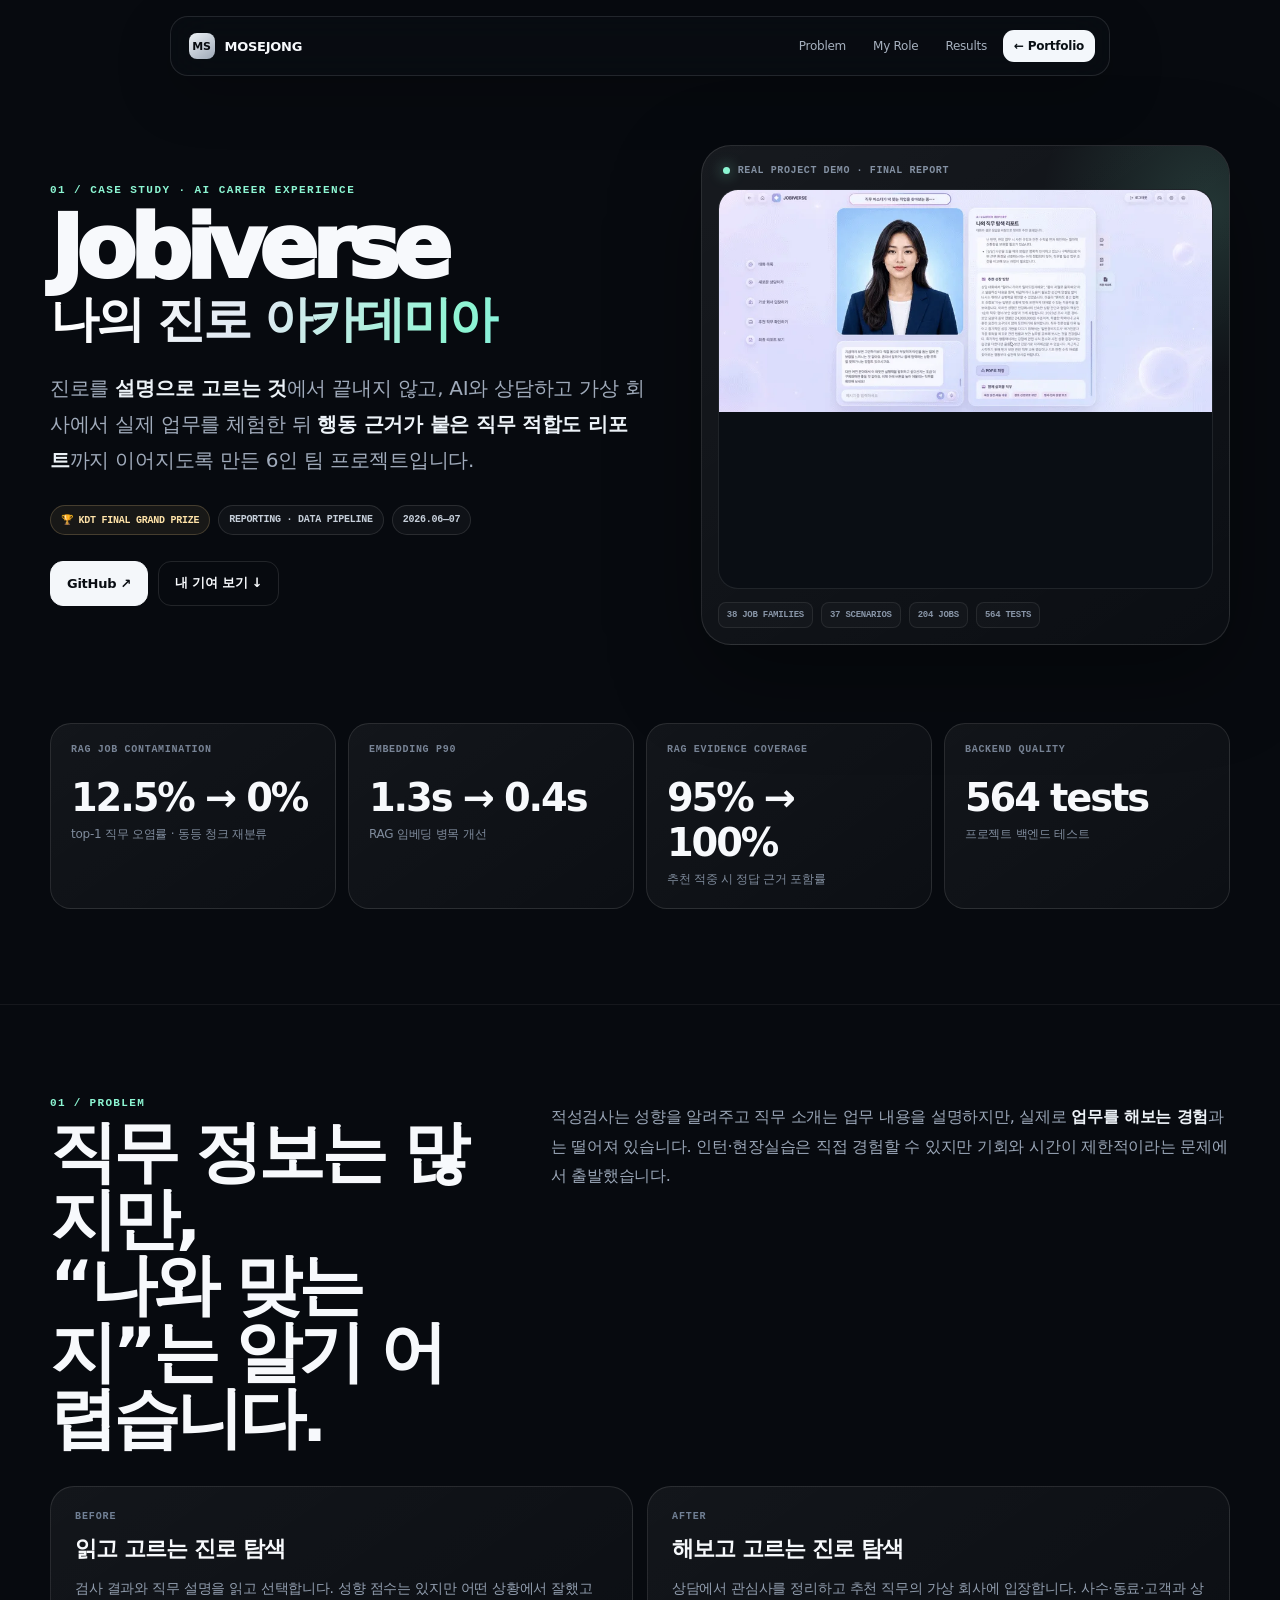
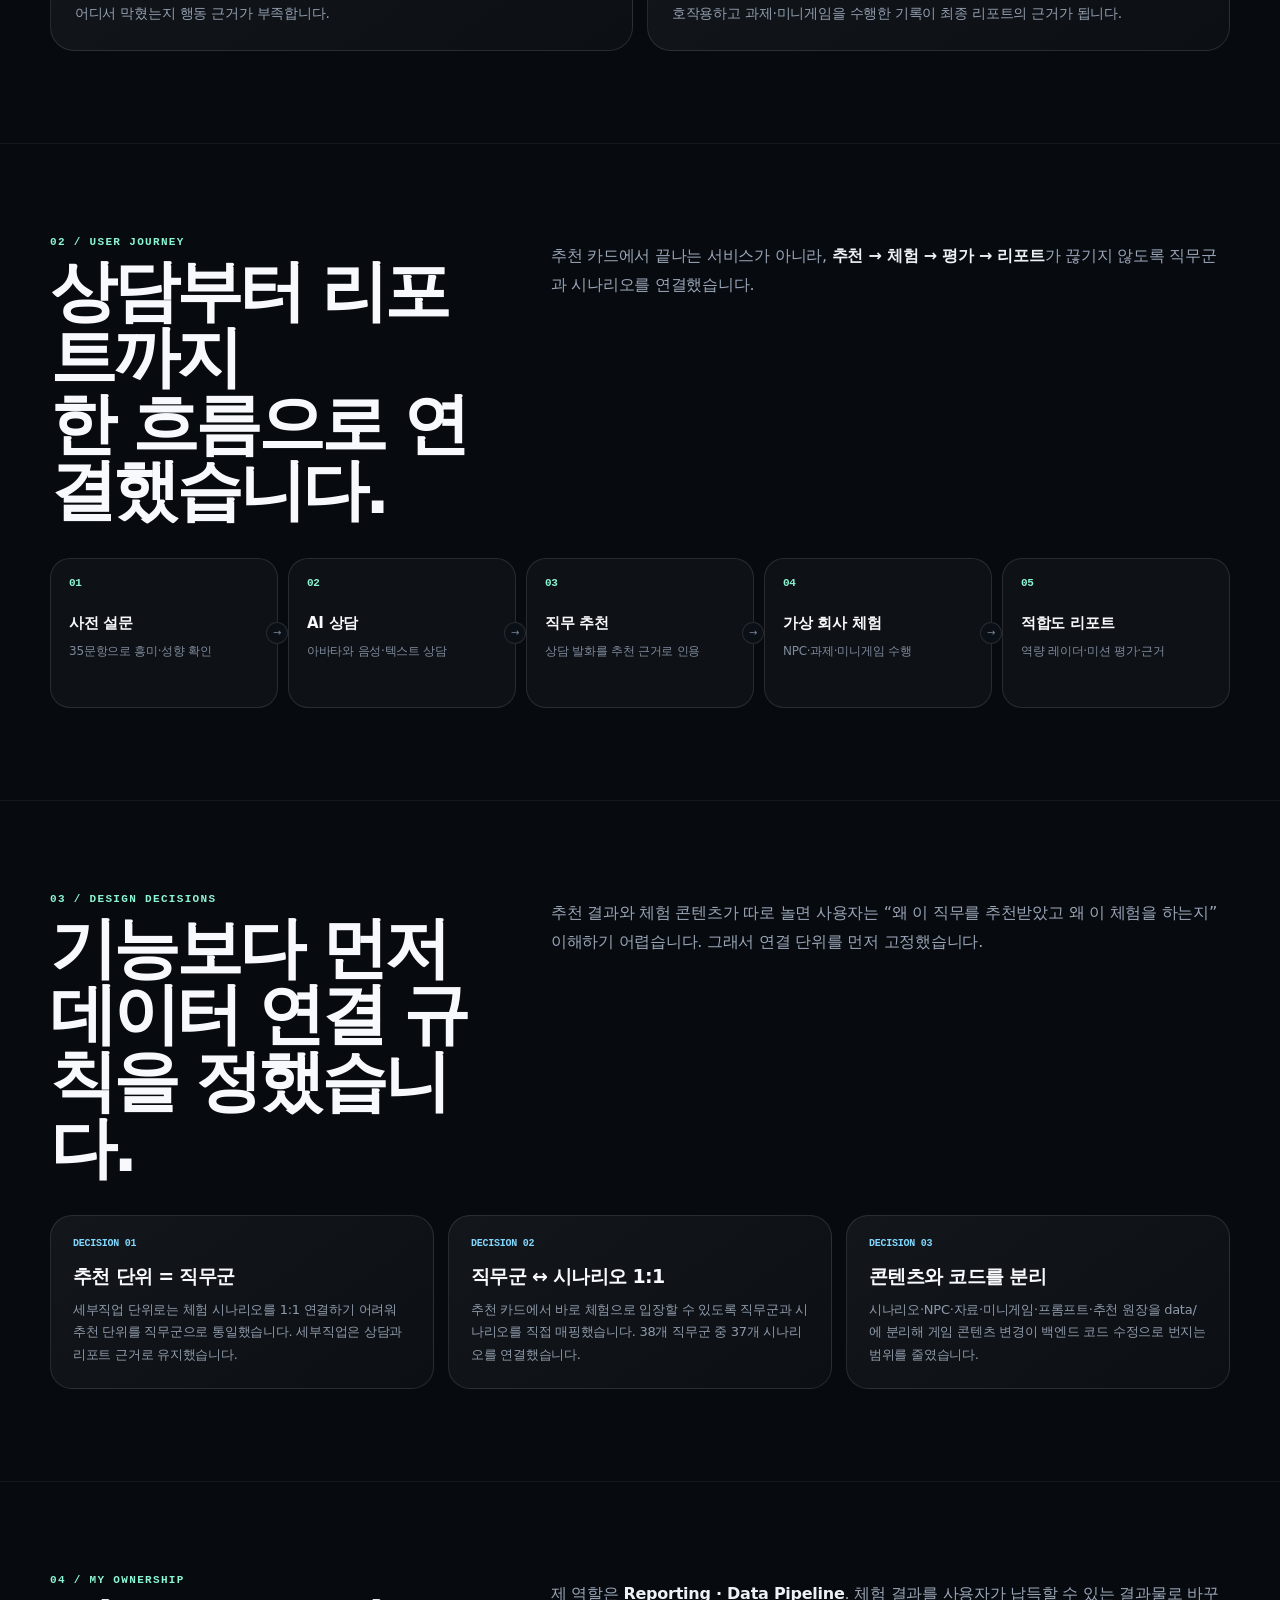
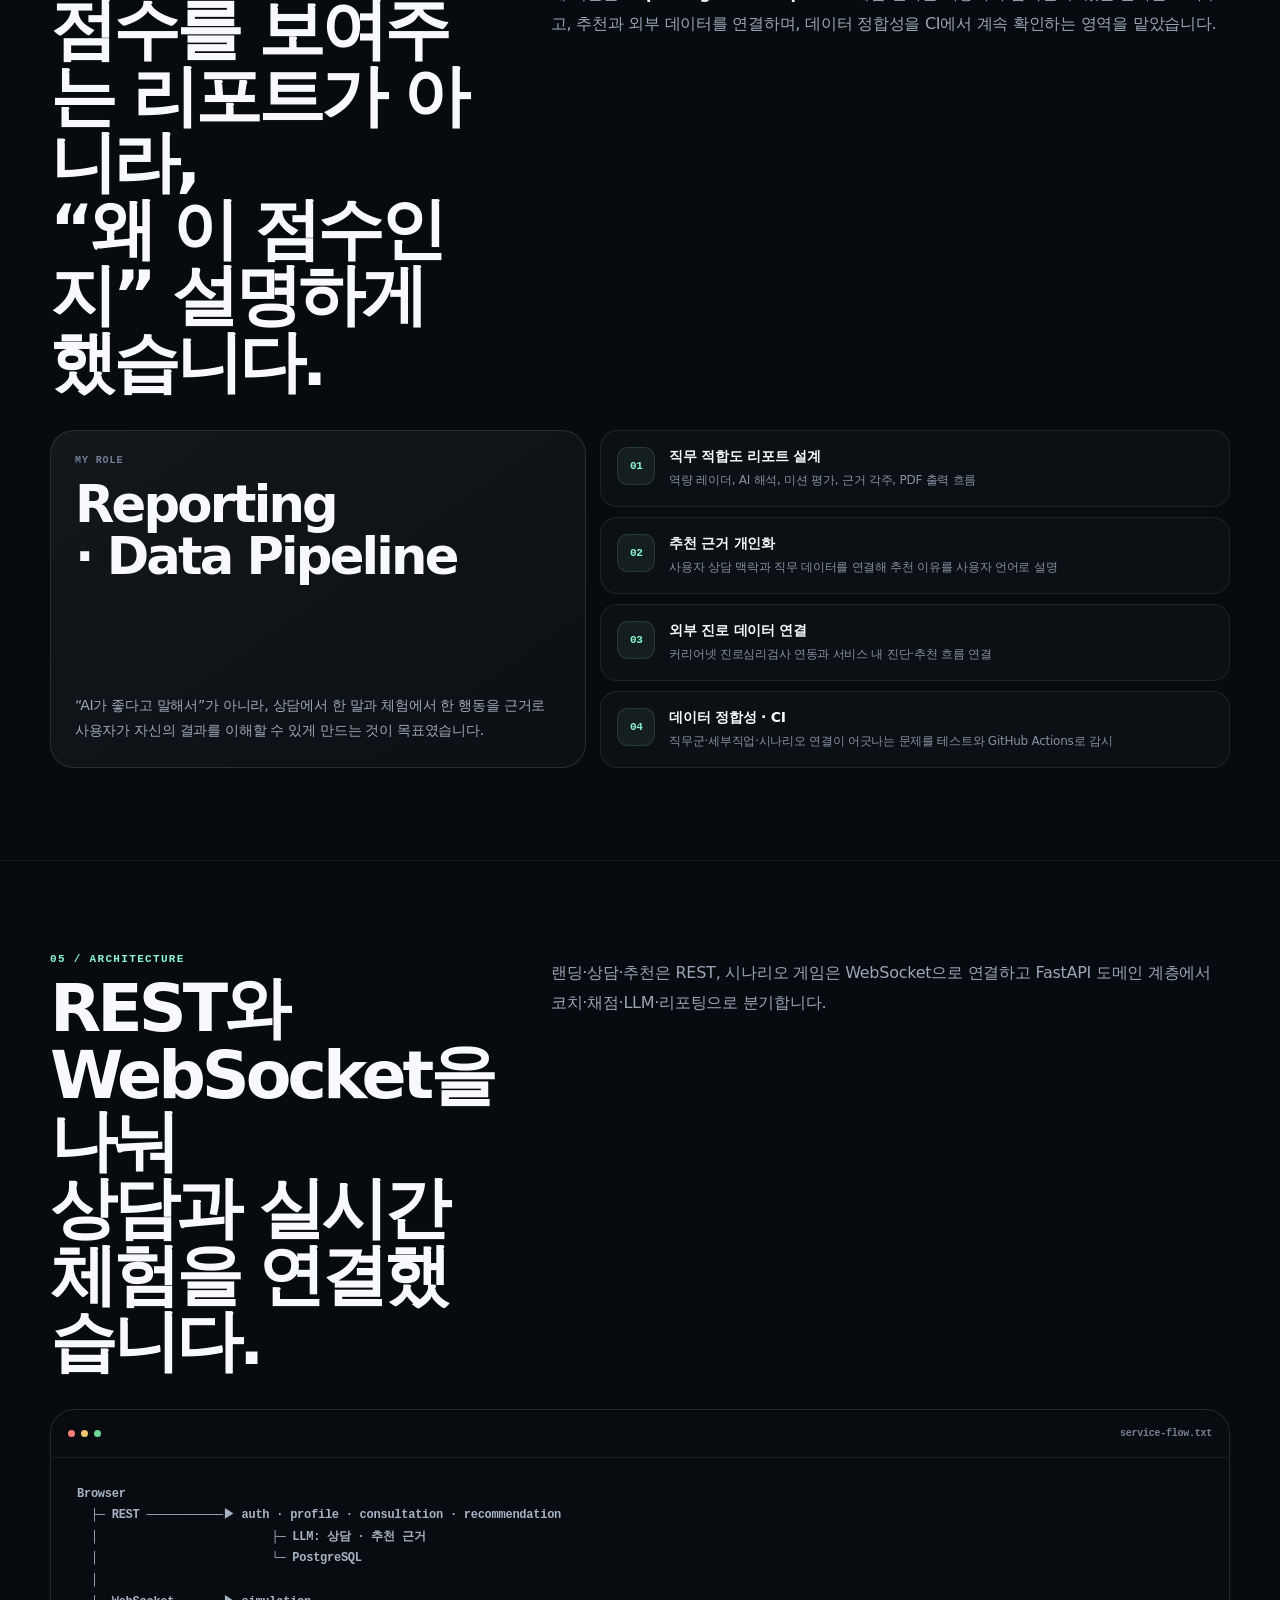
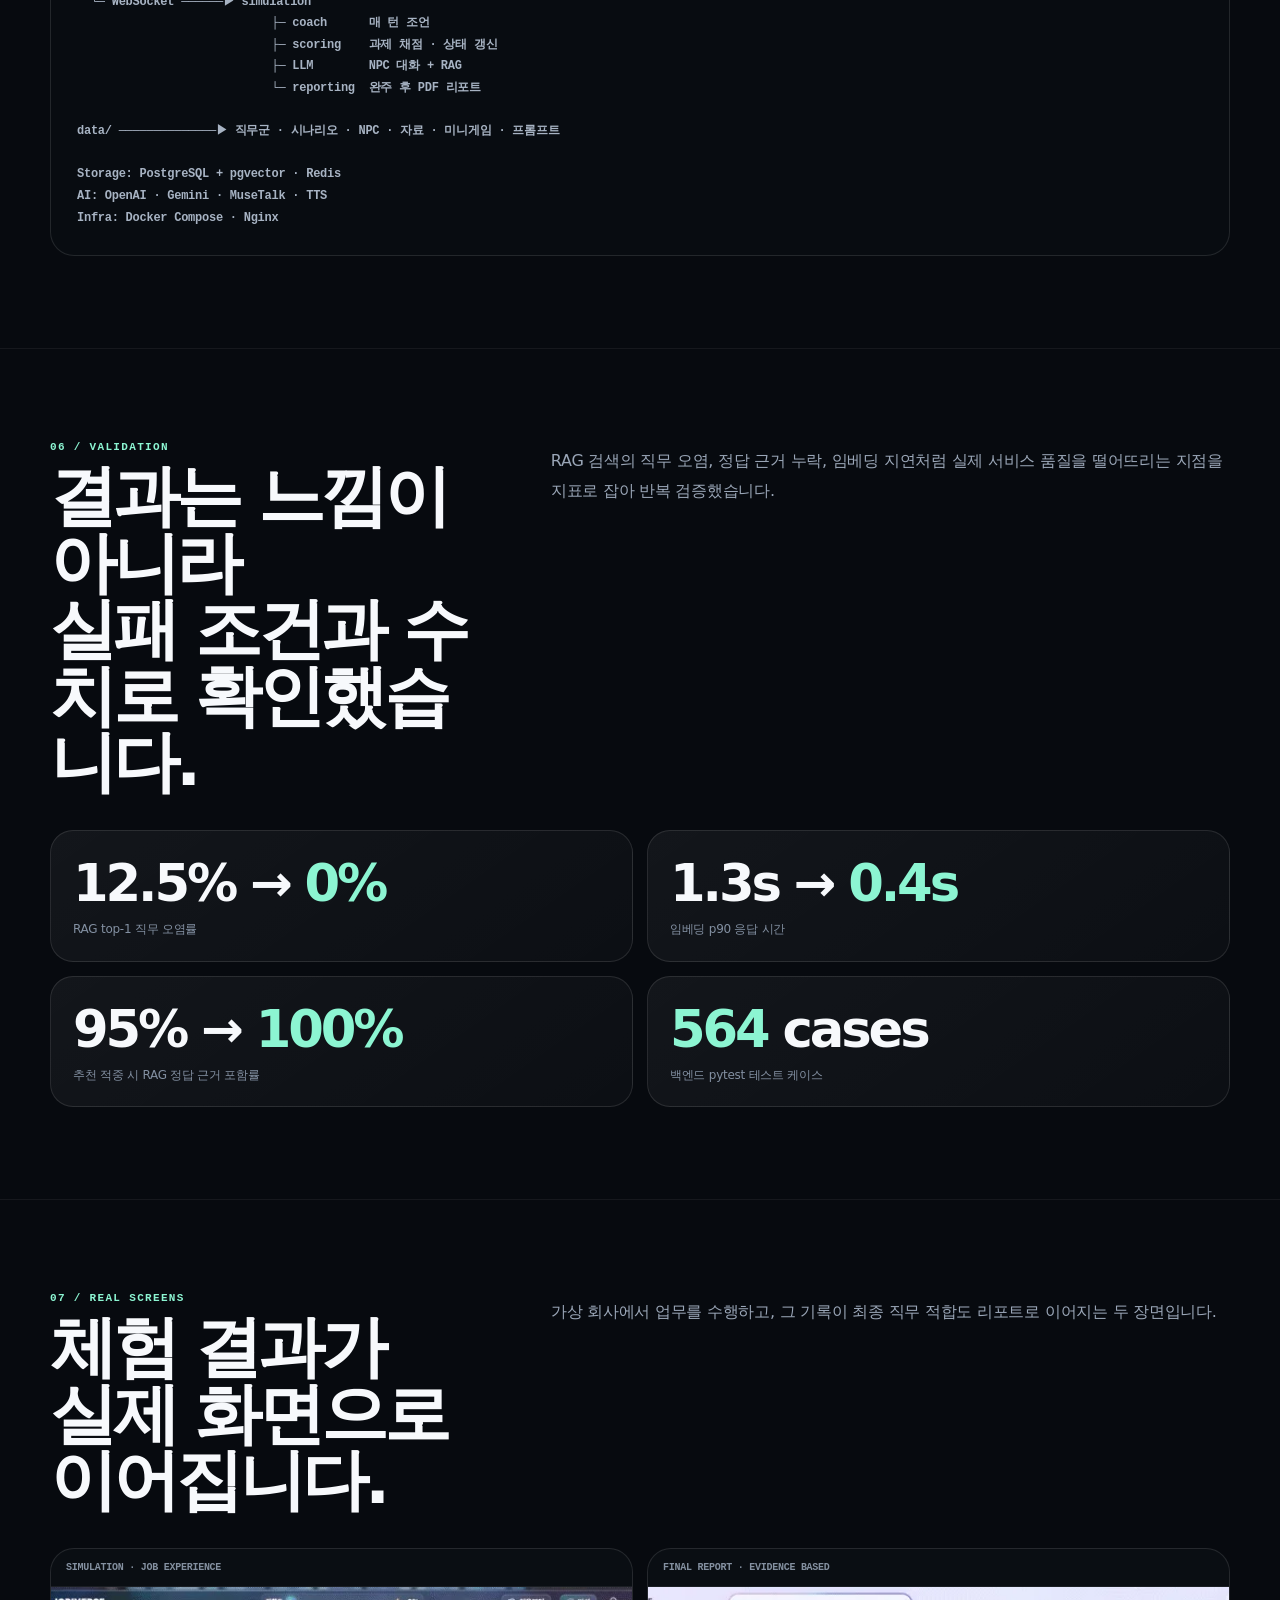
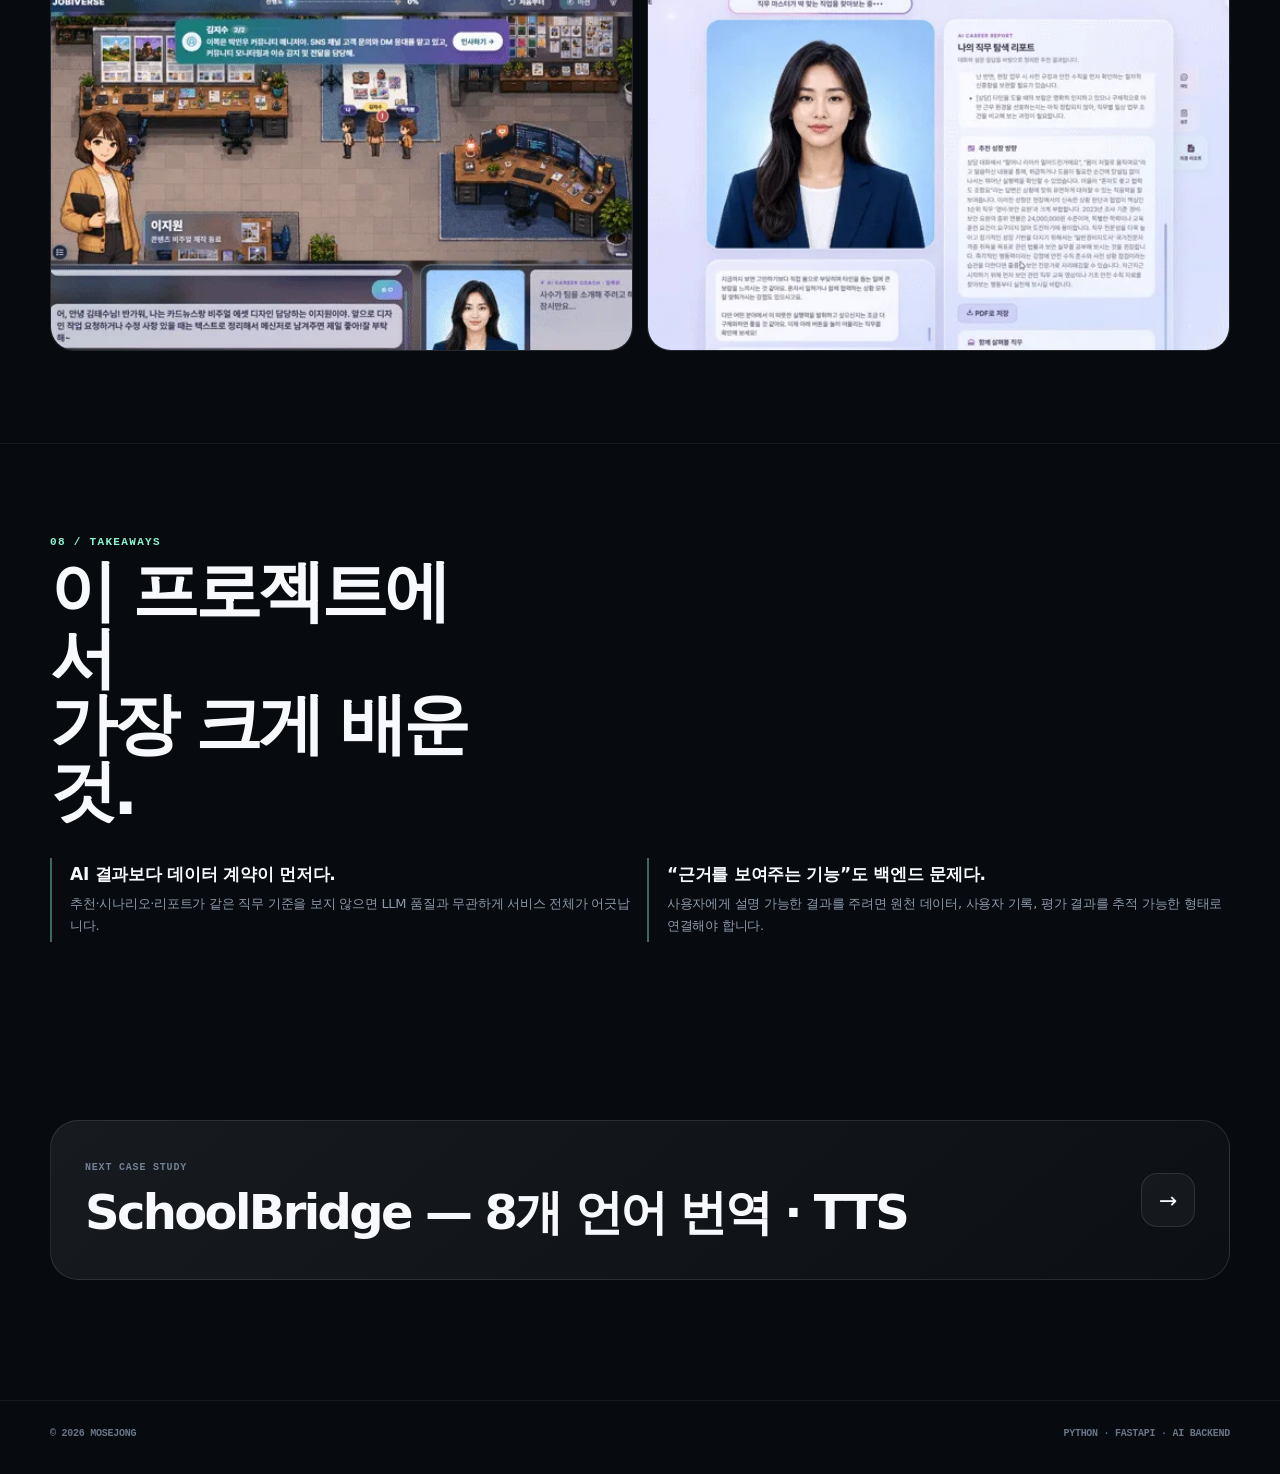
==== commit 618c3d88: "perf: optimize portfolio demo media" ====
--- a/projects/jobiverse.html
+++ b/projects/jobiverse.html
@@ -1,4 +1,4 @@
-<!doctype html><html lang="ko"><head><meta charset="utf-8"><meta name="viewport" content="width=device-width,initial-scale=1,viewport-fit=cover"><meta name="theme-color" content="#070a0f"><meta name="description" content="AI 상담 → 가상 직무 체험 → 근거 기반 리포트로 이어지는 Jobiverse. Reporting · Data Pipeline 중심 Case Study."><meta property="og:title" content="Jobiverse Case Study | 모세종"><meta property="og:description" content="AI 상담 → 가상 직무 체험 → 근거 기반 리포트로 이어지는 Jobiverse. Reporting · Data Pipeline 중심 Case Study."><title>Jobiverse Case Study | 모세종</title><link rel="stylesheet" href="../assets/case-study.css"><!-- SEO_V11_START --><meta name="author" content="모세종"><link rel="canonical" href="https://mosejong.github.io/projects/jobiverse.html"><link rel="icon" href="/assets/favicon.svg" type="image/svg+xml"><link rel="preconnect" href="https://raw.githubusercontent.com" crossorigin><meta property="og:type" content="article"><meta property="og:url" content="https://mosejong.github.io/projects/jobiverse.html"><meta property="og:image" content="https://mosejong.github.io/assets/og/jobiverse.png"><meta property="og:image:width" content="1200"><meta property="og:image:height" content="630"><meta property="og:locale" content="ko_KR"><meta name="twitter:card" content="summary_large_image"><meta name="twitter:title" content="Jobiverse Case Study | 모세종"><meta name="twitter:description" content="AI 상담 → 가상 직무 체험 → 근거 기반 리포트로 이어지는 Jobiverse. Reporting · Data Pipeline 중심 Case Study."><meta name="twitter:image" content="https://mosejong.github.io/assets/og/jobiverse.png"><script type="application/ld+json">{"@context":"https://schema.org","@type":"CreativeWork","name":"Jobiverse Case Study","author":{"@type":"Person","name":"모세종","url":"https://mosejong.github.io/"},"url":"https://mosejong.github.io/projects/jobiverse.html","image":"https://mosejong.github.io/assets/og/jobiverse.png","description":"AI 상담 → 가상 직무 체험 → 근거 기반 리포트로 이어지는 Jobiverse. Reporting · Data Pipeline 중심 Case Study."}</script><!-- SEO_V11_END --></head><body><div class="grid"></div><div class="light"></div><nav class="nav"><div class="navin"><a class="brand" href="../index.html"><span class="mark">MS</span><span>MOSEJONG</span></a><div class="navlinks"><a href="#problem">Problem</a><a href="#ownership">My Role</a><a href="#results">Results</a><a class="back" href="../index.html#projects">← Portfolio</a></div></div></nav><main><section class="hero"><div class="wrap hero-grid"><div><div class="eyebrow">01 / CASE STUDY · AI CAREER EXPERIENCE</div><h1>Jobiverse<span>나의 진로 아카데미아</span></h1><p class="lead">진로를 <strong>설명으로 고르는 것</strong>에서 끝내지 않고, AI와 상담하고 가상 회사에서 실제 업무를 체험한 뒤 <strong>행동 근거가 붙은 직무 적합도 리포트</strong>까지 이어지도록 만든 6인 팀 프로젝트입니다.</p><div class="badges"><span class="badge gold">🏆 KDT FINAL GRAND PRIZE</span><span class="badge">REPORTING · DATA PIPELINE</span><span class="badge">2026.06—07</span></div><div class="actions"><a class="btn primary" href="https://github.com/neunglog-sys/job_simulator" target="_blank" rel="noreferrer">GitHub ↗</a><a class="btn" href="#ownership">내 기여 보기 ↓</a></div></div><div class="hero-visual"><div class="visual-label"><i></i>REAL PROJECT DEMO · FINAL REPORT</div><div class="hero-media"><img src="https://raw.githubusercontent.com/neunglog-sys/job_simulator/main/docs/media/gif/final_report.gif" alt="Jobiverse 직무 적합도 리포트 실제 시연"></div><div class="visual-footer"><span>38 JOB FAMILIES</span><span>37 SCENARIOS</span><span>204 JOBS</span><span>564 TESTS</span></div></div></div></section><div class="wrap stats"><div class="stat"><small>RAG job contamination</small><strong>12.5% → 0%</strong><p>top-1 직무 오염률 · 동등 청크 재분류</p></div><div class="stat"><small>embedding p90</small><strong>1.3s → 0.4s</strong><p>RAG 임베딩 병목 개선</p></div><div class="stat"><small>RAG evidence coverage</small><strong>95% → 100%</strong><p>추천 적중 시 정답 근거 포함률</p></div><div class="stat"><small>backend quality</small><strong>564 tests</strong><p>프로젝트 백엔드 테스트</p></div></div><section class="section" id="problem"><div class="wrap"><div class="section-head"><div><div class="section-no">01 / PROBLEM</div><h2>직무 정보는 많지만,<br>“나와 맞는지”는 알기 어렵습니다.</h2></div><p class="section-intro">적성검사는 성향을 알려주고 직무 소개는 업무 내용을 설명하지만, 실제로 <strong>업무를 해보는 경험</strong>과는 떨어져 있습니다. 인턴·현장실습은 직접 경험할 수 있지만 기회와 시간이 제한적이라는 문제에서 출발했습니다.</p></div><div class="split"><div class="card"><div class="label">BEFORE</div><h3>읽고 고르는 진로 탐색</h3><p>검사 결과와 직무 설명을 읽고 선택합니다. 성향 점수는 있지만 어떤 상황에서 잘했고 어디서 막혔는지 행동 근거가 부족합니다.</p></div><div class="card"><div class="label">AFTER</div><h3>해보고 고르는 진로 탐색</h3><p>상담에서 관심사를 정리하고 추천 직무의 가상 회사에 입장합니다. 사수·동료·고객과 상호작용하고 과제·미니게임을 수행한 기록이 최종 리포트의 근거가 됩니다.</p></div></div></div></section><section class="section"><div class="wrap"><div class="section-head"><div><div class="section-no">02 / USER JOURNEY</div><h2>상담부터 리포트까지<br>한 흐름으로 연결했습니다.</h2></div><p class="section-intro">추천 카드에서 끝나는 서비스가 아니라, <strong>추천 → 체험 → 평가 → 리포트</strong>가 끊기지 않도록 직무군과 시나리오를 연결했습니다.</p></div><div class="flow"><div class="flow-step"><b>01</b><strong>사전 설문</strong><span>35문항으로 흥미·성향 확인</span></div><div class="flow-step"><b>02</b><strong>AI 상담</strong><span>아바타와 음성·텍스트 상담</span></div><div class="flow-step"><b>03</b><strong>직무 추천</strong><span>상담 발화를 추천 근거로 인용</span></div><div class="flow-step"><b>04</b><strong>가상 회사 체험</strong><span>NPC·과제·미니게임 수행</span></div><div class="flow-step"><b>05</b><strong>적합도 리포트</strong><span>역량 레이더·미션 평가·근거</span></div></div></div></section><section class="section"><div class="wrap"><div class="section-head"><div><div class="section-no">03 / DESIGN DECISIONS</div><h2>기능보다 먼저<br>데이터 연결 규칙을 정했습니다.</h2></div><p class="section-intro">추천 결과와 체험 콘텐츠가 따로 놀면 사용자는 “왜 이 직무를 추천받았고 왜 이 체험을 하는지” 이해하기 어렵습니다. 그래서 연결 단위를 먼저 고정했습니다.</p></div><div class="decision-grid"><div class="decision"><div class="num">DECISION 01</div><h3>추천 단위 = 직무군</h3><p>세부직업 단위로는 체험 시나리오를 1:1 연결하기 어려워 추천 단위를 직무군으로 통일했습니다. 세부직업은 상담과 리포트 근거로 유지했습니다.</p></div><div class="decision"><div class="num">DECISION 02</div><h3>직무군 ↔ 시나리오 1:1</h3><p>추천 카드에서 바로 체험으로 입장할 수 있도록 직무군과 시나리오를 직접 매핑했습니다. 38개 직무군 중 37개 시나리오를 연결했습니다.</p></div><div class="decision"><div class="num">DECISION 03</div><h3>콘텐츠와 코드를 분리</h3><p>시나리오·NPC·자료·미니게임·프롬프트·추천 원장을 data/에 분리해 게임 콘텐츠 변경이 백엔드 코드 수정으로 번지는 범위를 줄였습니다.</p></div></div></div></section><section class="section" id="ownership"><div class="wrap"><div class="section-head"><div><div class="section-no">04 / MY OWNERSHIP</div><h2>점수를 보여주는 리포트가 아니라,<br>“왜 이 점수인지” 설명하게 했습니다.</h2></div><p class="section-intro">제 역할은 <strong>Reporting · Data Pipeline</strong>. 체험 결과를 사용자가 납득할 수 있는 결과물로 바꾸고, 추천과 외부 데이터를 연결하며, 데이터 정합성을 CI에서 계속 확인하는 영역을 맡았습니다.</p></div><div class="ownership"><div class="card owned-big"><div><div class="label">MY ROLE</div><h3>Reporting<br>· Data Pipeline</h3></div><p class="quote">“AI가 좋다고 말해서”가 아니라, 상담에서 한 말과 체험에서 한 행동을 근거로 사용자가 자신의 결과를 이해할 수 있게 만드는 것이 목표였습니다.</p></div><div class="owned-list"><div class="owned-item"><i>01</i><div><strong>직무 적합도 리포트 설계</strong><span>역량 레이더, AI 해석, 미션 평가, 근거 각주, PDF 출력 흐름</span></div></div><div class="owned-item"><i>02</i><div><strong>추천 근거 개인화</strong><span>사용자 상담 맥락과 직무 데이터를 연결해 추천 이유를 사용자 언어로 설명</span></div></div><div class="owned-item"><i>03</i><div><strong>외부 진로 데이터 연결</strong><span>커리어넷 진로심리검사 연동과 서비스 내 진단·추천 흐름 연결</span></div></div><div class="owned-item"><i>04</i><div><strong>데이터 정합성 · CI</strong><span>직무군·세부직업·시나리오 연결이 어긋나는 문제를 테스트와 GitHub Actions로 감시</span></div></div></div></div></div></section><section class="section"><div class="wrap"><div class="section-head"><div><div class="section-no">05 / ARCHITECTURE</div><h2>REST와 WebSocket을 나눠<br>상담과 실시간 체험을 연결했습니다.</h2></div><p class="section-intro">랜딩·상담·추천은 REST, 시나리오 게임은 WebSocket으로 연결하고 FastAPI 도메인 계층에서 코치·채점·LLM·리포팅으로 분기합니다.</p></div><div class="architecture"><div class="arch-bar"><span class="dots"><i></i><i></i><i></i></span><span>service-flow.txt</span></div><pre>Browser
+<!doctype html><html lang="ko"><head><meta charset="utf-8"><meta name="viewport" content="width=device-width,initial-scale=1,viewport-fit=cover"><meta name="theme-color" content="#070a0f"><meta name="description" content="AI 상담 → 가상 직무 체험 → 근거 기반 리포트로 이어지는 Jobiverse. Reporting · Data Pipeline 중심 Case Study."><meta property="og:title" content="Jobiverse Case Study | 모세종"><meta property="og:description" content="AI 상담 → 가상 직무 체험 → 근거 기반 리포트로 이어지는 Jobiverse. Reporting · Data Pipeline 중심 Case Study."><title>Jobiverse Case Study | 모세종</title><link rel="stylesheet" href="../assets/case-study.css"><!-- SEO_V11_START --><meta name="author" content="모세종"><link rel="canonical" href="https://mosejong.github.io/projects/jobiverse.html"><link rel="icon" href="/assets/favicon.svg" type="image/svg+xml"><meta property="og:type" content="article"><meta property="og:url" content="https://mosejong.github.io/projects/jobiverse.html"><meta property="og:image" content="https://mosejong.github.io/assets/og/jobiverse.png"><meta property="og:image:width" content="1200"><meta property="og:image:height" content="630"><meta property="og:locale" content="ko_KR"><meta name="twitter:card" content="summary_large_image"><meta name="twitter:title" content="Jobiverse Case Study | 모세종"><meta name="twitter:description" content="AI 상담 → 가상 직무 체험 → 근거 기반 리포트로 이어지는 Jobiverse. Reporting · Data Pipeline 중심 Case Study."><meta name="twitter:image" content="https://mosejong.github.io/assets/og/jobiverse.png"><script type="application/ld+json">{"@context":"https://schema.org","@type":"CreativeWork","name":"Jobiverse Case Study","author":{"@type":"Person","name":"모세종","url":"https://mosejong.github.io/"},"url":"https://mosejong.github.io/projects/jobiverse.html","image":"https://mosejong.github.io/assets/og/jobiverse.png","description":"AI 상담 → 가상 직무 체험 → 근거 기반 리포트로 이어지는 Jobiverse. Reporting · Data Pipeline 중심 Case Study."}</script><!-- SEO_V11_END --></head><body><div class="grid"></div><div class="light"></div><nav class="nav"><div class="navin"><a class="brand" href="../index.html"><span class="mark">MS</span><span>MOSEJONG</span></a><div class="navlinks"><a href="#problem">Problem</a><a href="#ownership">My Role</a><a href="#results">Results</a><a class="back" href="../index.html#projects">← Portfolio</a></div></div></nav><main><section class="hero"><div class="wrap hero-grid"><div><div class="eyebrow">01 / CASE STUDY · AI CAREER EXPERIENCE</div><h1>Jobiverse<span>나의 진로 아카데미아</span></h1><p class="lead">진로를 <strong>설명으로 고르는 것</strong>에서 끝내지 않고, AI와 상담하고 가상 회사에서 실제 업무를 체험한 뒤 <strong>행동 근거가 붙은 직무 적합도 리포트</strong>까지 이어지도록 만든 6인 팀 프로젝트입니다.</p><div class="badges"><span class="badge gold">🏆 KDT FINAL GRAND PRIZE</span><span class="badge">REPORTING · DATA PIPELINE</span><span class="badge">2026.06—07</span></div><div class="actions"><a class="btn primary" href="https://github.com/neunglog-sys/job_simulator" target="_blank" rel="noreferrer">GitHub ↗</a><a class="btn" href="#ownership">내 기여 보기 ↓</a></div></div><div class="hero-visual"><div class="visual-label"><i></i>REAL PROJECT DEMO · FINAL REPORT</div><div class="hero-media"><video class="media-video" data-demo-video muted loop playsinline preload="metadata" poster="../assets/projects/jobiverse-final-report-poster.webp" aria-label="Jobiverse 직무 적합도 리포트 실제 시연"><source src="../assets/projects/jobiverse-final-report.mp4" type="video/mp4"></video></div><div class="visual-footer"><span>38 JOB FAMILIES</span><span>37 SCENARIOS</span><span>204 JOBS</span><span>564 TESTS</span></div></div></div></section><div class="wrap stats"><div class="stat"><small>RAG job contamination</small><strong>12.5% → 0%</strong><p>top-1 직무 오염률 · 동등 청크 재분류</p></div><div class="stat"><small>embedding p90</small><strong>1.3s → 0.4s</strong><p>RAG 임베딩 병목 개선</p></div><div class="stat"><small>RAG evidence coverage</small><strong>95% → 100%</strong><p>추천 적중 시 정답 근거 포함률</p></div><div class="stat"><small>backend quality</small><strong>564 tests</strong><p>프로젝트 백엔드 테스트</p></div></div><section class="section" id="problem"><div class="wrap"><div class="section-head"><div><div class="section-no">01 / PROBLEM</div><h2>직무 정보는 많지만,<br>“나와 맞는지”는 알기 어렵습니다.</h2></div><p class="section-intro">적성검사는 성향을 알려주고 직무 소개는 업무 내용을 설명하지만, 실제로 <strong>업무를 해보는 경험</strong>과는 떨어져 있습니다. 인턴·현장실습은 직접 경험할 수 있지만 기회와 시간이 제한적이라는 문제에서 출발했습니다.</p></div><div class="split"><div class="card"><div class="label">BEFORE</div><h3>읽고 고르는 진로 탐색</h3><p>검사 결과와 직무 설명을 읽고 선택합니다. 성향 점수는 있지만 어떤 상황에서 잘했고 어디서 막혔는지 행동 근거가 부족합니다.</p></div><div class="card"><div class="label">AFTER</div><h3>해보고 고르는 진로 탐색</h3><p>상담에서 관심사를 정리하고 추천 직무의 가상 회사에 입장합니다. 사수·동료·고객과 상호작용하고 과제·미니게임을 수행한 기록이 최종 리포트의 근거가 됩니다.</p></div></div></div></section><section class="section"><div class="wrap"><div class="section-head"><div><div class="section-no">02 / USER JOURNEY</div><h2>상담부터 리포트까지<br>한 흐름으로 연결했습니다.</h2></div><p class="section-intro">추천 카드에서 끝나는 서비스가 아니라, <strong>추천 → 체험 → 평가 → 리포트</strong>가 끊기지 않도록 직무군과 시나리오를 연결했습니다.</p></div><div class="flow"><div class="flow-step"><b>01</b><strong>사전 설문</strong><span>35문항으로 흥미·성향 확인</span></div><div class="flow-step"><b>02</b><strong>AI 상담</strong><span>아바타와 음성·텍스트 상담</span></div><div class="flow-step"><b>03</b><strong>직무 추천</strong><span>상담 발화를 추천 근거로 인용</span></div><div class="flow-step"><b>04</b><strong>가상 회사 체험</strong><span>NPC·과제·미니게임 수행</span></div><div class="flow-step"><b>05</b><strong>적합도 리포트</strong><span>역량 레이더·미션 평가·근거</span></div></div></div></section><section class="section"><div class="wrap"><div class="section-head"><div><div class="section-no">03 / DESIGN DECISIONS</div><h2>기능보다 먼저<br>데이터 연결 규칙을 정했습니다.</h2></div><p class="section-intro">추천 결과와 체험 콘텐츠가 따로 놀면 사용자는 “왜 이 직무를 추천받았고 왜 이 체험을 하는지” 이해하기 어렵습니다. 그래서 연결 단위를 먼저 고정했습니다.</p></div><div class="decision-grid"><div class="decision"><div class="num">DECISION 01</div><h3>추천 단위 = 직무군</h3><p>세부직업 단위로는 체험 시나리오를 1:1 연결하기 어려워 추천 단위를 직무군으로 통일했습니다. 세부직업은 상담과 리포트 근거로 유지했습니다.</p></div><div class="decision"><div class="num">DECISION 02</div><h3>직무군 ↔ 시나리오 1:1</h3><p>추천 카드에서 바로 체험으로 입장할 수 있도록 직무군과 시나리오를 직접 매핑했습니다. 38개 직무군 중 37개 시나리오를 연결했습니다.</p></div><div class="decision"><div class="num">DECISION 03</div><h3>콘텐츠와 코드를 분리</h3><p>시나리오·NPC·자료·미니게임·프롬프트·추천 원장을 data/에 분리해 게임 콘텐츠 변경이 백엔드 코드 수정으로 번지는 범위를 줄였습니다.</p></div></div></div></section><section class="section" id="ownership"><div class="wrap"><div class="section-head"><div><div class="section-no">04 / MY OWNERSHIP</div><h2>점수를 보여주는 리포트가 아니라,<br>“왜 이 점수인지” 설명하게 했습니다.</h2></div><p class="section-intro">제 역할은 <strong>Reporting · Data Pipeline</strong>. 체험 결과를 사용자가 납득할 수 있는 결과물로 바꾸고, 추천과 외부 데이터를 연결하며, 데이터 정합성을 CI에서 계속 확인하는 영역을 맡았습니다.</p></div><div class="ownership"><div class="card owned-big"><div><div class="label">MY ROLE</div><h3>Reporting<br>· Data Pipeline</h3></div><p class="quote">“AI가 좋다고 말해서”가 아니라, 상담에서 한 말과 체험에서 한 행동을 근거로 사용자가 자신의 결과를 이해할 수 있게 만드는 것이 목표였습니다.</p></div><div class="owned-list"><div class="owned-item"><i>01</i><div><strong>직무 적합도 리포트 설계</strong><span>역량 레이더, AI 해석, 미션 평가, 근거 각주, PDF 출력 흐름</span></div></div><div class="owned-item"><i>02</i><div><strong>추천 근거 개인화</strong><span>사용자 상담 맥락과 직무 데이터를 연결해 추천 이유를 사용자 언어로 설명</span></div></div><div class="owned-item"><i>03</i><div><strong>외부 진로 데이터 연결</strong><span>커리어넷 진로심리검사 연동과 서비스 내 진단·추천 흐름 연결</span></div></div><div class="owned-item"><i>04</i><div><strong>데이터 정합성 · CI</strong><span>직무군·세부직업·시나리오 연결이 어긋나는 문제를 테스트와 GitHub Actions로 감시</span></div></div></div></div></div></section><section class="section"><div class="wrap"><div class="section-head"><div><div class="section-no">05 / ARCHITECTURE</div><h2>REST와 WebSocket을 나눠<br>상담과 실시간 체험을 연결했습니다.</h2></div><p class="section-intro">랜딩·상담·추천은 REST, 시나리오 게임은 WebSocket으로 연결하고 FastAPI 도메인 계층에서 코치·채점·LLM·리포팅으로 분기합니다.</p></div><div class="architecture"><div class="arch-bar"><span class="dots"><i></i><i></i><i></i></span><span>service-flow.txt</span></div><pre>Browser
   ├─ REST ───────────▶ auth · profile · consultation · recommendation
   │                         ├─ LLM: 상담 · 추천 근거
   │                         └─ PostgreSQL
@@ -13,4 +13,4 @@
 
 Storage: PostgreSQL + pgvector · Redis
 AI: OpenAI · Gemini · MuseTalk · TTS
-Infra: Docker Compose · Nginx</pre></div></div></section><section class="section" id="results"><div class="wrap"><div class="section-head"><div><div class="section-no">06 / VALIDATION</div><h2>결과는 느낌이 아니라<br>실패 조건과 수치로 확인했습니다.</h2></div><p class="section-intro">RAG 검색의 직무 오염, 정답 근거 누락, 임베딩 지연처럼 실제 서비스 품질을 떨어뜨리는 지점을 지표로 잡아 반복 검증했습니다.</p></div><div class="results"><div class="result"><strong>12.5% → <em>0%</em></strong><span>RAG top-1 직무 오염률</span></div><div class="result"><strong>1.3s → <em>0.4s</em></strong><span>임베딩 p90 응답 시간</span></div><div class="result"><strong>95% → <em>100%</em></strong><span>추천 적중 시 RAG 정답 근거 포함률</span></div><div class="result"><strong><em>564</em> cases</strong><span>백엔드 pytest 테스트 케이스</span></div></div></div></section><section class="section"><div class="wrap"><div class="section-head"><div><div class="section-no">07 / REAL SCREENS</div><h2>체험 결과가<br>실제 화면으로 이어집니다.</h2></div><p class="section-intro">가상 회사에서 업무를 수행하고, 그 기록이 최종 직무 적합도 리포트로 이어지는 두 장면입니다.</p></div><div class="gallery"><div class="shot"><div class="cap">SIMULATION · JOB EXPERIENCE</div><img src="https://raw.githubusercontent.com/neunglog-sys/job_simulator/main/docs/media/gif/senario2.gif" alt="Jobiverse 가상 직무 체험"></div><div class="shot"><div class="cap">FINAL REPORT · EVIDENCE BASED</div><img src="https://raw.githubusercontent.com/neunglog-sys/job_simulator/main/docs/media/gif/final_report.gif" alt="Jobiverse 최종 리포트"></div></div></div></section><section class="section"><div class="wrap"><div class="section-head"><div><div class="section-no">08 / TAKEAWAYS</div><h2>이 프로젝트에서<br>가장 크게 배운 것.</h2></div></div><div class="lessons"><div class="lesson"><strong>AI 결과보다 데이터 계약이 먼저다.</strong><p>추천·시나리오·리포트가 같은 직무 기준을 보지 않으면 LLM 품질과 무관하게 서비스 전체가 어긋납니다.</p></div><div class="lesson"><strong>“근거를 보여주는 기능”도 백엔드 문제다.</strong><p>사용자에게 설명 가능한 결과를 주려면 원천 데이터, 사용자 기록, 평가 결과를 추적 가능한 형태로 연결해야 합니다.</p></div></div></div></section><section class="next"><div class="wrap"><a class="nextbox" href="schoolbridge.html"><div><small>NEXT CASE STUDY</small><h3>SchoolBridge — 8개 언어 번역 · TTS</h3></div><span class="next-arrow">→</span></a></div></section></main><footer><div class="wrap footerin"><span>© 2026 MOSEJONG</span><span>PYTHON · FASTAPI · AI BACKEND</span></div></footer><script>window.addEventListener('pointermove',e=>{document.documentElement.style.setProperty('--mx',e.clientX+'px');document.documentElement.style.setProperty('--my',e.clientY+'px')},{passive:true});</script></body></html>+Infra: Docker Compose · Nginx</pre></div></div></section><section class="section" id="results"><div class="wrap"><div class="section-head"><div><div class="section-no">06 / VALIDATION</div><h2>결과는 느낌이 아니라<br>실패 조건과 수치로 확인했습니다.</h2></div><p class="section-intro">RAG 검색의 직무 오염, 정답 근거 누락, 임베딩 지연처럼 실제 서비스 품질을 떨어뜨리는 지점을 지표로 잡아 반복 검증했습니다.</p></div><div class="results"><div class="result"><strong>12.5% → <em>0%</em></strong><span>RAG top-1 직무 오염률</span></div><div class="result"><strong>1.3s → <em>0.4s</em></strong><span>임베딩 p90 응답 시간</span></div><div class="result"><strong>95% → <em>100%</em></strong><span>추천 적중 시 RAG 정답 근거 포함률</span></div><div class="result"><strong><em>564</em> cases</strong><span>백엔드 pytest 테스트 케이스</span></div></div></div></section><section class="section"><div class="wrap"><div class="section-head"><div><div class="section-no">07 / REAL SCREENS</div><h2>체험 결과가<br>실제 화면으로 이어집니다.</h2></div><p class="section-intro">가상 회사에서 업무를 수행하고, 그 기록이 최종 직무 적합도 리포트로 이어지는 두 장면입니다.</p></div><div class="gallery"><div class="shot"><div class="cap">SIMULATION · JOB EXPERIENCE</div><video class="media-video" data-demo-video muted loop playsinline preload="metadata" poster="../assets/projects/jobiverse-simulation-poster.webp" aria-label="Jobiverse 가상 직무 체험"><source src="../assets/projects/jobiverse-simulation.mp4" type="video/mp4"></video></div><div class="shot"><div class="cap">FINAL REPORT · EVIDENCE BASED</div><video class="media-video" data-demo-video muted loop playsinline preload="metadata" poster="../assets/projects/jobiverse-final-report-poster.webp" aria-label="Jobiverse 최종 리포트"><source src="../assets/projects/jobiverse-final-report.mp4" type="video/mp4"></video></div></div></div></section><section class="section"><div class="wrap"><div class="section-head"><div><div class="section-no">08 / TAKEAWAYS</div><h2>이 프로젝트에서<br>가장 크게 배운 것.</h2></div></div><div class="lessons"><div class="lesson"><strong>AI 결과보다 데이터 계약이 먼저다.</strong><p>추천·시나리오·리포트가 같은 직무 기준을 보지 않으면 LLM 품질과 무관하게 서비스 전체가 어긋납니다.</p></div><div class="lesson"><strong>“근거를 보여주는 기능”도 백엔드 문제다.</strong><p>사용자에게 설명 가능한 결과를 주려면 원천 데이터, 사용자 기록, 평가 결과를 추적 가능한 형태로 연결해야 합니다.</p></div></div></div></section><section class="next"><div class="wrap"><a class="nextbox" href="schoolbridge.html"><div><small>NEXT CASE STUDY</small><h3>SchoolBridge — 8개 언어 번역 · TTS</h3></div><span class="next-arrow">→</span></a></div></section></main><footer><div class="wrap footerin"><span>© 2026 MOSEJONG</span><span>PYTHON · FASTAPI · AI BACKEND</span></div></footer><script>window.addEventListener('pointermove',e=>{document.documentElement.style.setProperty('--mx',e.clientX+'px');document.documentElement.style.setProperty('--my',e.clientY+'px')},{passive:true});</script><!-- PERF_V12_VIDEO --><script>(()=>{const q=window.matchMedia('(prefers-reduced-motion: reduce)');const v=[...document.querySelectorAll('video[data-demo-video]')];if(!v.length)return;const stop=()=>v.forEach(x=>{x.pause();try{x.currentTime=0}catch(_){}});if(q.matches){stop();return}if(!('IntersectionObserver'in window)){v.forEach(x=>x.play().catch(()=>{}));return}const o=new IntersectionObserver(e=>e.forEach(({target:t,isIntersecting:i})=>{if(i)t.play().catch(()=>{});else t.pause()}),{rootMargin:'150px 0px',threshold:.05});v.forEach(x=>o.observe(x));q.addEventListener?.('change',e=>{if(e.matches){o.disconnect();stop()}})})();</script></body></html>
--- a/assets/case-study.css
+++ b/assets/case-study.css
@@ -1 +1 @@
-:root{--bg:#070a0f;--bg2:#0b1017;--panel:rgba(255,255,255,.052);--panel2:rgba(255,255,255,.03);--line:rgba(255,255,255,.11);--line2:rgba(255,255,255,.18);--text:#f7f9fc;--muted:#96a2b3;--muted2:#667386;--mint:#8cf5d2;--cyan:#82d7ff;--violet:#aa97ff;--amber:#ffd68a;--pink:#ff9cb0;--shadow:0 30px 90px rgba(0,0,0,.35);--mx:50vw;--my:20vh}*{box-sizing:border-box}html{scroll-behavior:smooth;background:var(--bg)}body{margin:0;background:var(--bg);color:var(--text);font-family:Inter,Pretendard,"Noto Sans KR",ui-sans-serif,system-ui,-apple-system,BlinkMacSystemFont,"Segoe UI",sans-serif;letter-spacing:-.016em;overflow-x:hidden}a{color:inherit;text-decoration:none}::selection{background:rgba(140,245,210,.22);color:#fff}.grid,.light{position:fixed;inset:0;pointer-events:none}.grid{z-index:-3;opacity:.32;background-image:linear-gradient(rgba(255,255,255,.034) 1px,transparent 1px),linear-gradient(90deg,rgba(255,255,255,.034) 1px,transparent 1px);background-size:64px 64px;mask-image:linear-gradient(to bottom,#000,transparent 82%)}.light{z-index:-2;background:radial-gradient(760px circle at var(--mx) var(--my),rgba(130,215,255,.10),transparent 42%),radial-gradient(580px circle at calc(var(--mx) - 220px) calc(var(--my) + 130px),rgba(140,245,210,.075),transparent 44%),radial-gradient(720px circle at 90% 5%,rgba(170,151,255,.08),transparent 45%)}.wrap{width:min(1180px,calc(100% - 40px));margin:auto}.nav{position:fixed;z-index:50;top:16px;left:50%;transform:translateX(-50%);width:min(940px,calc(100% - 28px));border:1px solid var(--line);border-radius:18px;background:rgba(9,13,19,.7);backdrop-filter:blur(22px) saturate(1.2);box-shadow:0 18px 55px rgba(0,0,0,.22)}.navin{height:58px;padding:0 14px 0 18px;display:flex;align-items:center;justify-content:space-between;gap:14px}.brand{display:flex;align-items:center;gap:10px;font-weight:900;font-size:13px}.mark{width:26px;height:26px;border-radius:8px;display:grid;place-items:center;background:linear-gradient(145deg,#eef3f7,#9ea8b7);color:#080b10;font-size:11px}.navlinks{display:flex;align-items:center;gap:5px}.navlinks a{padding:9px 11px;border-radius:11px;color:#a7b1bf;font-size:12px;transition:.2s}.navlinks a:hover{color:#fff;background:rgba(255,255,255,.055)}.navlinks .back{background:#f3f7fb;color:#091015;font-weight:850}.hero{padding:145px 0 78px}.eyebrow{font:800 11px ui-monospace,SFMono-Regular,Menlo,monospace;color:var(--mint);letter-spacing:.13em;text-transform:uppercase}.hero-grid{display:grid;grid-template-columns:1.06fr .94fr;gap:54px;align-items:center}.hero-grid>*{min-width:0}.hero h1{font-size:clamp(56px,6.8vw,98px);line-height:.91;letter-spacing:-.075em;margin:13px 0 24px;font-weight:930}.hero h1 span{display:block;font-size:.56em;line-height:1.05;letter-spacing:-.055em;margin-top:6px;background:linear-gradient(110deg,#fff 5%,#dfe8f1 35%,var(--mint) 69%,var(--cyan));-webkit-background-clip:text;background-clip:text;color:transparent}.lead{font-size:clamp(17px,1.7vw,20px);line-height:1.82;color:#a0abbb;max-width:720px;margin:0}.lead strong{color:#edf3f8}.badges{display:flex;gap:8px;flex-wrap:wrap;margin:26px 0}.badge{display:inline-flex;align-items:center;min-height:30px;padding:0 10px;border:1px solid var(--line);border-radius:999px;background:rgba(255,255,255,.035);font:750 10px ui-monospace,SFMono-Regular,Menlo,monospace;color:#c6cfda}.badge.gold{color:#ffe3a9;border-color:rgba(255,214,138,.2);background:rgba(255,214,138,.07)}.actions{display:flex;gap:10px;flex-wrap:wrap}.btn{display:inline-flex;align-items:center;justify-content:center;gap:8px;min-height:45px;padding:0 16px;border-radius:13px;border:1px solid var(--line);font-size:13px;font-weight:850;transition:.22s}.btn.primary{background:#f4f7fa;color:#090d12;border-color:#f4f7fa}.btn:hover{transform:translateY(-2px);box-shadow:0 13px 35px rgba(0,0,0,.25)}.hero-visual{position:relative;border:1px solid var(--line);border-radius:30px;background:linear-gradient(145deg,rgba(255,255,255,.065),rgba(255,255,255,.02));box-shadow:var(--shadow);padding:16px;overflow:hidden;min-height:500px;display:flex;flex-direction:column}.hero-visual:before{content:"";position:absolute;width:360px;height:360px;right:-160px;top:-120px;border-radius:50%;background:radial-gradient(circle,rgba(140,245,210,.15),transparent 66%);pointer-events:none}.visual-label{position:relative;z-index:2;display:flex;align-items:center;gap:8px;color:#8390a2;font:750 10px ui-monospace,SFMono-Regular,Menlo,monospace;letter-spacing:.06em;margin:3px 5px 13px}.visual-label i{width:7px;height:7px;border-radius:50%;background:var(--mint);box-shadow:0 0 14px rgba(140,245,210,.75)}.hero-media{position:relative;z-index:1;flex:1;border-radius:20px;overflow:hidden;background:#0a0e14;border:1px solid rgba(255,255,255,.09)}.hero-media img{width:100%;height:100%;display:block;object-fit:cover;object-position:top center}.hero-media.contain img{object-fit:contain;background:#0a0e14}.visual-footer{display:flex;gap:8px;flex-wrap:wrap;padding-top:13px}.visual-footer span{font:800 9px ui-monospace,SFMono-Regular,Menlo,monospace;color:#8895a7;padding:7px 8px;border:1px solid rgba(255,255,255,.08);border-radius:8px;background:rgba(255,255,255,.025)}.stats{display:grid;grid-template-columns:repeat(4,1fr);gap:12px;margin-top:0;padding-bottom:95px}.stat{border:1px solid var(--line);border-radius:21px;background:linear-gradient(145deg,rgba(255,255,255,.05),rgba(255,255,255,.022));padding:20px;min-height:136px}.stat small{display:block;color:#788496;font:750 10px ui-monospace,SFMono-Regular,Menlo,monospace;text-transform:uppercase;letter-spacing:.07em}.stat strong{display:block;margin-top:20px;font-size:clamp(26px,3vw,42px);letter-spacing:-.055em}.stat p{margin:5px 0 0;color:#7f8b9c;font-size:12px;line-height:1.5}.section{padding:92px 0;border-top:1px solid rgba(255,255,255,.06)}.section-head{display:grid;grid-template-columns:.8fr 1.2fr;gap:48px;align-items:start;margin-bottom:34px}.section-no{font:800 11px ui-monospace,SFMono-Regular,Menlo,monospace;color:var(--mint);letter-spacing:.12em}.section h2{font-size:clamp(38px,5.2vw,68px);line-height:1;letter-spacing:-.06em;margin:10px 0 0}.section-intro{font-size:16px;line-height:1.85;color:#9aa6b7;margin:5px 0 0;max-width:720px}.section-intro strong{color:#edf2f7}.split{display:grid;grid-template-columns:1fr 1fr;gap:14px}.card{border:1px solid var(--line);border-radius:24px;background:linear-gradient(145deg,rgba(255,255,255,.052),rgba(255,255,255,.024));padding:24px;position:relative;overflow:hidden}.card h3{font-size:22px;letter-spacing:-.04em;margin:0 0 12px}.card p{color:#929eaf;font-size:14px;line-height:1.78;margin:0}.card ul{padding-left:18px;margin:13px 0 0;color:#9aa6b6;font-size:14px;line-height:1.78}.card li+li{margin-top:6px}.label{font:800 10px ui-monospace,SFMono-Regular,Menlo,monospace;color:#718095;letter-spacing:.09em;text-transform:uppercase;margin-bottom:12px}.flow{display:grid;grid-template-columns:repeat(5,1fr);gap:10px}.flow-step{position:relative;border:1px solid var(--line);border-radius:20px;background:rgba(255,255,255,.032);padding:18px;min-height:150px}.flow-step b{display:block;color:var(--mint);font:850 11px ui-monospace,SFMono-Regular,Menlo,monospace;margin-bottom:25px}.flow-step strong{display:block;font-size:15px;margin-bottom:7px}.flow-step span{color:#7f8b9c;font-size:12px;line-height:1.55}.flow-step:not(:last-child):after{content:"→";position:absolute;right:-11px;top:50%;transform:translateY(-50%);z-index:3;width:20px;height:20px;border-radius:50%;display:grid;place-items:center;background:#0b1017;border:1px solid var(--line);color:#768395;font-size:10px}.decision-grid{display:grid;grid-template-columns:repeat(3,1fr);gap:14px}.decision{border:1px solid var(--line);border-radius:22px;padding:22px;background:linear-gradient(145deg,rgba(255,255,255,.05),rgba(255,255,255,.022))}.decision .num{font:850 10px ui-monospace,SFMono-Regular,Menlo,monospace;color:var(--cyan)}.decision h3{font-size:19px;margin:15px 0 9px;letter-spacing:-.035em}.decision p{font-size:13px;line-height:1.72;color:#8f9bab;margin:0}.ownership{display:grid;grid-template-columns:.92fr 1.08fr;gap:14px}.owned-big{min-height:100%;display:flex;flex-direction:column;justify-content:space-between}.owned-big h3{font-size:clamp(31px,4vw,52px);line-height:1.02;letter-spacing:-.055em;margin:10px 0 26px}.owned-big .quote{color:#9da8b8;font-size:14px;line-height:1.8}.owned-list{display:grid;gap:10px}.owned-item{display:grid;grid-template-columns:38px 1fr;gap:14px;align-items:start;border:1px solid rgba(255,255,255,.08);border-radius:17px;padding:16px;background:rgba(255,255,255,.025)}.owned-item i{width:38px;height:38px;border-radius:11px;background:rgba(140,245,210,.07);border:1px solid rgba(140,245,210,.12);display:grid;place-items:center;color:var(--mint);font-style:normal;font:850 11px ui-monospace,SFMono-Regular,Menlo,monospace}.owned-item strong{display:block;font-size:14px;margin:1px 0 5px}.owned-item span{display:block;color:#8491a2;font-size:12px;line-height:1.6}.architecture{border:1px solid var(--line);border-radius:24px;background:#080c11;overflow:hidden}.arch-bar{height:48px;border-bottom:1px solid rgba(255,255,255,.07);display:flex;align-items:center;justify-content:space-between;padding:0 17px;font:700 10px ui-monospace,SFMono-Regular,Menlo,monospace;color:#758194}.dots{display:flex;gap:6px}.dots i{width:7px;height:7px;border-radius:50%;background:#46515f}.dots i:first-child{background:#f47f77}.dots i:nth-child(2){background:#f0c66f}.dots i:nth-child(3){background:#71d59a}.architecture pre{margin:0;padding:26px;overflow:auto;font:600 12px/1.8 ui-monospace,SFMono-Regular,Menlo,monospace;color:#a7b3c3;white-space:pre-wrap}.results{display:grid;grid-template-columns:repeat(2,1fr);gap:14px}.result{border:1px solid var(--line);border-radius:23px;padding:22px;background:linear-gradient(145deg,rgba(255,255,255,.052),rgba(255,255,255,.022))}.result strong{font-size:clamp(31px,4vw,54px);letter-spacing:-.06em;display:block}.result strong em{color:var(--mint);font-style:normal}.result span{display:block;color:#8390a2;font-size:12px;margin-top:7px;line-height:1.55}.gallery{display:grid;grid-template-columns:1fr 1fr;gap:14px}.shot{border:1px solid var(--line);border-radius:24px;overflow:hidden;background:#0a0e13}.shot .cap{padding:13px 15px;color:#8490a0;font:750 10px ui-monospace,SFMono-Regular,Menlo,monospace;border-bottom:1px solid rgba(255,255,255,.07)}.shot img{width:100%;display:block;aspect-ratio:16/10;object-fit:cover;object-position:top}.shot.phone img{object-fit:contain;background:#0a0e13;aspect-ratio:16/11}.lessons{display:grid;grid-template-columns:1fr 1fr;gap:14px}.lesson{border-left:2px solid rgba(140,245,210,.4);padding:5px 0 5px 18px}.lesson strong{display:block;font-size:17px;margin-bottom:7px}.lesson p{color:#8d99aa;font-size:13px;line-height:1.7;margin:0}.next{padding:86px 0 120px}.nextbox{border:1px solid var(--line);border-radius:28px;background:linear-gradient(140deg,rgba(255,255,255,.065),rgba(255,255,255,.025));padding:34px;display:flex;align-items:center;justify-content:space-between;gap:25px}.nextbox small{color:#748194;font:800 10px ui-monospace,SFMono-Regular,Menlo,monospace;letter-spacing:.08em}.nextbox h3{font-size:clamp(28px,4vw,48px);letter-spacing:-.055em;margin:7px 0 0}.next-arrow{width:54px;height:54px;border-radius:16px;border:1px solid var(--line);display:grid;place-items:center;font-size:22px;background:rgba(255,255,255,.035)}footer{border-top:1px solid rgba(255,255,255,.07);padding:27px 0;color:#687587;font:700 10px ui-monospace,SFMono-Regular,Menlo,monospace}.footerin{display:flex;justify-content:space-between;gap:18px;flex-wrap:wrap}@media(max-width:900px){.hero-grid,.section-head,.ownership{grid-template-columns:1fr}.hero-visual{min-height:460px}.stats{grid-template-columns:repeat(2,1fr)}.flow{grid-template-columns:1fr 1fr}.flow-step:not(:last-child):after{display:none}.decision-grid{grid-template-columns:1fr}.section-head{gap:20px}.gallery{grid-template-columns:1fr}}@media(max-width:640px){.wrap{width:min(100% - 28px,1180px)}.navlinks a:not(.back){display:none}.hero{padding:118px 0 60px}.hero h1{font-size:clamp(44px,13.5vw,62px);line-height:.93}.hero h1 span{font-size:.72em;line-height:1.06;letter-spacing:-.04em;margin-top:5px}.hero-visual{min-height:360px;border-radius:23px}.stats{grid-template-columns:1fr 1fr;gap:9px;padding-bottom:72px}.stat{min-height:122px;padding:16px}.stat strong{font-size:27px}.section{padding:72px 0}.split,.results,.lessons{grid-template-columns:1fr}.flow{grid-template-columns:1fr}.flow-step{min-height:auto}.gallery{grid-template-columns:1fr}.nextbox{padding:24px}.next-arrow{flex:0 0 48px;width:48px;height:48px}.architecture pre{font-size:10px;padding:18px}.card{padding:20px}.hero-media img{min-height:280px}.actions .btn{flex:1}.visual-footer{padding-top:10px}}@media(prefers-reduced-motion:reduce){*{scroll-behavior:auto!important}.btn{transition:none!important}}+:root{--bg:#070a0f;--bg2:#0b1017;--panel:rgba(255,255,255,.052);--panel2:rgba(255,255,255,.03);--line:rgba(255,255,255,.11);--line2:rgba(255,255,255,.18);--text:#f7f9fc;--muted:#96a2b3;--muted2:#667386;--mint:#8cf5d2;--cyan:#82d7ff;--violet:#aa97ff;--amber:#ffd68a;--pink:#ff9cb0;--shadow:0 30px 90px rgba(0,0,0,.35);--mx:50vw;--my:20vh}*{box-sizing:border-box}html{scroll-behavior:smooth;background:var(--bg)}body{margin:0;background:var(--bg);color:var(--text);font-family:Inter,Pretendard,"Noto Sans KR",ui-sans-serif,system-ui,-apple-system,BlinkMacSystemFont,"Segoe UI",sans-serif;letter-spacing:-.016em;overflow-x:hidden}a{color:inherit;text-decoration:none}::selection{background:rgba(140,245,210,.22);color:#fff}.grid,.light{position:fixed;inset:0;pointer-events:none}.grid{z-index:-3;opacity:.32;background-image:linear-gradient(rgba(255,255,255,.034) 1px,transparent 1px),linear-gradient(90deg,rgba(255,255,255,.034) 1px,transparent 1px);background-size:64px 64px;mask-image:linear-gradient(to bottom,#000,transparent 82%)}.light{z-index:-2;background:radial-gradient(760px circle at var(--mx) var(--my),rgba(130,215,255,.10),transparent 42%),radial-gradient(580px circle at calc(var(--mx) - 220px) calc(var(--my) + 130px),rgba(140,245,210,.075),transparent 44%),radial-gradient(720px circle at 90% 5%,rgba(170,151,255,.08),transparent 45%)}.wrap{width:min(1180px,calc(100% - 40px));margin:auto}.nav{position:fixed;z-index:50;top:16px;left:50%;transform:translateX(-50%);width:min(940px,calc(100% - 28px));border:1px solid var(--line);border-radius:18px;background:rgba(9,13,19,.7);backdrop-filter:blur(22px) saturate(1.2);box-shadow:0 18px 55px rgba(0,0,0,.22)}.navin{height:58px;padding:0 14px 0 18px;display:flex;align-items:center;justify-content:space-between;gap:14px}.brand{display:flex;align-items:center;gap:10px;font-weight:900;font-size:13px}.mark{width:26px;height:26px;border-radius:8px;display:grid;place-items:center;background:linear-gradient(145deg,#eef3f7,#9ea8b7);color:#080b10;font-size:11px}.navlinks{display:flex;align-items:center;gap:5px}.navlinks a{padding:9px 11px;border-radius:11px;color:#a7b1bf;font-size:12px;transition:.2s}.navlinks a:hover{color:#fff;background:rgba(255,255,255,.055)}.navlinks .back{background:#f3f7fb;color:#091015;font-weight:850}.hero{padding:145px 0 78px}.eyebrow{font:800 11px ui-monospace,SFMono-Regular,Menlo,monospace;color:var(--mint);letter-spacing:.13em;text-transform:uppercase}.hero-grid{display:grid;grid-template-columns:1.06fr .94fr;gap:54px;align-items:center}.hero-grid>*{min-width:0}.hero h1{font-size:clamp(56px,6.8vw,98px);line-height:.91;letter-spacing:-.075em;margin:13px 0 24px;font-weight:930}.hero h1 span{display:block;font-size:.56em;line-height:1.05;letter-spacing:-.055em;margin-top:6px;background:linear-gradient(110deg,#fff 5%,#dfe8f1 35%,var(--mint) 69%,var(--cyan));-webkit-background-clip:text;background-clip:text;color:transparent}.lead{font-size:clamp(17px,1.7vw,20px);line-height:1.82;color:#a0abbb;max-width:720px;margin:0}.lead strong{color:#edf3f8}.badges{display:flex;gap:8px;flex-wrap:wrap;margin:26px 0}.badge{display:inline-flex;align-items:center;min-height:30px;padding:0 10px;border:1px solid var(--line);border-radius:999px;background:rgba(255,255,255,.035);font:750 10px ui-monospace,SFMono-Regular,Menlo,monospace;color:#c6cfda}.badge.gold{color:#ffe3a9;border-color:rgba(255,214,138,.2);background:rgba(255,214,138,.07)}.actions{display:flex;gap:10px;flex-wrap:wrap}.btn{display:inline-flex;align-items:center;justify-content:center;gap:8px;min-height:45px;padding:0 16px;border-radius:13px;border:1px solid var(--line);font-size:13px;font-weight:850;transition:.22s}.btn.primary{background:#f4f7fa;color:#090d12;border-color:#f4f7fa}.btn:hover{transform:translateY(-2px);box-shadow:0 13px 35px rgba(0,0,0,.25)}.hero-visual{position:relative;border:1px solid var(--line);border-radius:30px;background:linear-gradient(145deg,rgba(255,255,255,.065),rgba(255,255,255,.02));box-shadow:var(--shadow);padding:16px;overflow:hidden;min-height:500px;display:flex;flex-direction:column}.hero-visual:before{content:"";position:absolute;width:360px;height:360px;right:-160px;top:-120px;border-radius:50%;background:radial-gradient(circle,rgba(140,245,210,.15),transparent 66%);pointer-events:none}.visual-label{position:relative;z-index:2;display:flex;align-items:center;gap:8px;color:#8390a2;font:750 10px ui-monospace,SFMono-Regular,Menlo,monospace;letter-spacing:.06em;margin:3px 5px 13px}.visual-label i{width:7px;height:7px;border-radius:50%;background:var(--mint);box-shadow:0 0 14px rgba(140,245,210,.75)}.hero-media{position:relative;z-index:1;flex:1;border-radius:20px;overflow:hidden;background:#0a0e14;border:1px solid rgba(255,255,255,.09)}.hero-media img{width:100%;height:100%;display:block;object-fit:cover;object-position:top center}.hero-media.contain img{object-fit:contain;background:#0a0e14}.visual-footer{display:flex;gap:8px;flex-wrap:wrap;padding-top:13px}.visual-footer span{font:800 9px ui-monospace,SFMono-Regular,Menlo,monospace;color:#8895a7;padding:7px 8px;border:1px solid rgba(255,255,255,.08);border-radius:8px;background:rgba(255,255,255,.025)}.stats{display:grid;grid-template-columns:repeat(4,1fr);gap:12px;margin-top:0;padding-bottom:95px}.stat{border:1px solid var(--line);border-radius:21px;background:linear-gradient(145deg,rgba(255,255,255,.05),rgba(255,255,255,.022));padding:20px;min-height:136px}.stat small{display:block;color:#788496;font:750 10px ui-monospace,SFMono-Regular,Menlo,monospace;text-transform:uppercase;letter-spacing:.07em}.stat strong{display:block;margin-top:20px;font-size:clamp(26px,3vw,42px);letter-spacing:-.055em}.stat p{margin:5px 0 0;color:#7f8b9c;font-size:12px;line-height:1.5}.section{padding:92px 0;border-top:1px solid rgba(255,255,255,.06)}.section-head{display:grid;grid-template-columns:.8fr 1.2fr;gap:48px;align-items:start;margin-bottom:34px}.section-no{font:800 11px ui-monospace,SFMono-Regular,Menlo,monospace;color:var(--mint);letter-spacing:.12em}.section h2{font-size:clamp(38px,5.2vw,68px);line-height:1;letter-spacing:-.06em;margin:10px 0 0}.section-intro{font-size:16px;line-height:1.85;color:#9aa6b7;margin:5px 0 0;max-width:720px}.section-intro strong{color:#edf2f7}.split{display:grid;grid-template-columns:1fr 1fr;gap:14px}.card{border:1px solid var(--line);border-radius:24px;background:linear-gradient(145deg,rgba(255,255,255,.052),rgba(255,255,255,.024));padding:24px;position:relative;overflow:hidden}.card h3{font-size:22px;letter-spacing:-.04em;margin:0 0 12px}.card p{color:#929eaf;font-size:14px;line-height:1.78;margin:0}.card ul{padding-left:18px;margin:13px 0 0;color:#9aa6b6;font-size:14px;line-height:1.78}.card li+li{margin-top:6px}.label{font:800 10px ui-monospace,SFMono-Regular,Menlo,monospace;color:#718095;letter-spacing:.09em;text-transform:uppercase;margin-bottom:12px}.flow{display:grid;grid-template-columns:repeat(5,1fr);gap:10px}.flow-step{position:relative;border:1px solid var(--line);border-radius:20px;background:rgba(255,255,255,.032);padding:18px;min-height:150px}.flow-step b{display:block;color:var(--mint);font:850 11px ui-monospace,SFMono-Regular,Menlo,monospace;margin-bottom:25px}.flow-step strong{display:block;font-size:15px;margin-bottom:7px}.flow-step span{color:#7f8b9c;font-size:12px;line-height:1.55}.flow-step:not(:last-child):after{content:"→";position:absolute;right:-11px;top:50%;transform:translateY(-50%);z-index:3;width:20px;height:20px;border-radius:50%;display:grid;place-items:center;background:#0b1017;border:1px solid var(--line);color:#768395;font-size:10px}.decision-grid{display:grid;grid-template-columns:repeat(3,1fr);gap:14px}.decision{border:1px solid var(--line);border-radius:22px;padding:22px;background:linear-gradient(145deg,rgba(255,255,255,.05),rgba(255,255,255,.022))}.decision .num{font:850 10px ui-monospace,SFMono-Regular,Menlo,monospace;color:var(--cyan)}.decision h3{font-size:19px;margin:15px 0 9px;letter-spacing:-.035em}.decision p{font-size:13px;line-height:1.72;color:#8f9bab;margin:0}.ownership{display:grid;grid-template-columns:.92fr 1.08fr;gap:14px}.owned-big{min-height:100%;display:flex;flex-direction:column;justify-content:space-between}.owned-big h3{font-size:clamp(31px,4vw,52px);line-height:1.02;letter-spacing:-.055em;margin:10px 0 26px}.owned-big .quote{color:#9da8b8;font-size:14px;line-height:1.8}.owned-list{display:grid;gap:10px}.owned-item{display:grid;grid-template-columns:38px 1fr;gap:14px;align-items:start;border:1px solid rgba(255,255,255,.08);border-radius:17px;padding:16px;background:rgba(255,255,255,.025)}.owned-item i{width:38px;height:38px;border-radius:11px;background:rgba(140,245,210,.07);border:1px solid rgba(140,245,210,.12);display:grid;place-items:center;color:var(--mint);font-style:normal;font:850 11px ui-monospace,SFMono-Regular,Menlo,monospace}.owned-item strong{display:block;font-size:14px;margin:1px 0 5px}.owned-item span{display:block;color:#8491a2;font-size:12px;line-height:1.6}.architecture{border:1px solid var(--line);border-radius:24px;background:#080c11;overflow:hidden}.arch-bar{height:48px;border-bottom:1px solid rgba(255,255,255,.07);display:flex;align-items:center;justify-content:space-between;padding:0 17px;font:700 10px ui-monospace,SFMono-Regular,Menlo,monospace;color:#758194}.dots{display:flex;gap:6px}.dots i{width:7px;height:7px;border-radius:50%;background:#46515f}.dots i:first-child{background:#f47f77}.dots i:nth-child(2){background:#f0c66f}.dots i:nth-child(3){background:#71d59a}.architecture pre{margin:0;padding:26px;overflow:auto;font:600 12px/1.8 ui-monospace,SFMono-Regular,Menlo,monospace;color:#a7b3c3;white-space:pre-wrap}.results{display:grid;grid-template-columns:repeat(2,1fr);gap:14px}.result{border:1px solid var(--line);border-radius:23px;padding:22px;background:linear-gradient(145deg,rgba(255,255,255,.052),rgba(255,255,255,.022))}.result strong{font-size:clamp(31px,4vw,54px);letter-spacing:-.06em;display:block}.result strong em{color:var(--mint);font-style:normal}.result span{display:block;color:#8390a2;font-size:12px;margin-top:7px;line-height:1.55}.gallery{display:grid;grid-template-columns:1fr 1fr;gap:14px}.shot{border:1px solid var(--line);border-radius:24px;overflow:hidden;background:#0a0e13}.shot .cap{padding:13px 15px;color:#8490a0;font:750 10px ui-monospace,SFMono-Regular,Menlo,monospace;border-bottom:1px solid rgba(255,255,255,.07)}.shot img{width:100%;display:block;aspect-ratio:16/10;object-fit:cover;object-position:top}.shot.phone img{object-fit:contain;background:#0a0e13;aspect-ratio:16/11}.lessons{display:grid;grid-template-columns:1fr 1fr;gap:14px}.lesson{border-left:2px solid rgba(140,245,210,.4);padding:5px 0 5px 18px}.lesson strong{display:block;font-size:17px;margin-bottom:7px}.lesson p{color:#8d99aa;font-size:13px;line-height:1.7;margin:0}.next{padding:86px 0 120px}.nextbox{border:1px solid var(--line);border-radius:28px;background:linear-gradient(140deg,rgba(255,255,255,.065),rgba(255,255,255,.025));padding:34px;display:flex;align-items:center;justify-content:space-between;gap:25px}.nextbox small{color:#748194;font:800 10px ui-monospace,SFMono-Regular,Menlo,monospace;letter-spacing:.08em}.nextbox h3{font-size:clamp(28px,4vw,48px);letter-spacing:-.055em;margin:7px 0 0}.next-arrow{width:54px;height:54px;border-radius:16px;border:1px solid var(--line);display:grid;place-items:center;font-size:22px;background:rgba(255,255,255,.035)}footer{border-top:1px solid rgba(255,255,255,.07);padding:27px 0;color:#687587;font:700 10px ui-monospace,SFMono-Regular,Menlo,monospace}.footerin{display:flex;justify-content:space-between;gap:18px;flex-wrap:wrap}@media(max-width:900px){.hero-grid,.section-head,.ownership{grid-template-columns:1fr}.hero-visual{min-height:460px}.stats{grid-template-columns:repeat(2,1fr)}.flow{grid-template-columns:1fr 1fr}.flow-step:not(:last-child):after{display:none}.decision-grid{grid-template-columns:1fr}.section-head{gap:20px}.gallery{grid-template-columns:1fr}}@media(max-width:640px){.wrap{width:min(100% - 28px,1180px)}.navlinks a:not(.back){display:none}.hero{padding:118px 0 60px}.hero h1{font-size:clamp(44px,13.5vw,62px);line-height:.93}.hero h1 span{font-size:.72em;line-height:1.06;letter-spacing:-.04em;margin-top:5px}.hero-visual{min-height:360px;border-radius:23px}.stats{grid-template-columns:1fr 1fr;gap:9px;padding-bottom:72px}.stat{min-height:122px;padding:16px}.stat strong{font-size:27px}.section{padding:72px 0}.split,.results,.lessons{grid-template-columns:1fr}.flow{grid-template-columns:1fr}.flow-step{min-height:auto}.gallery{grid-template-columns:1fr}.nextbox{padding:24px}.next-arrow{flex:0 0 48px;width:48px;height:48px}.architecture pre{font-size:10px;padding:18px}.card{padding:20px}.hero-media img{min-height:280px}.actions .btn{flex:1}.visual-footer{padding-top:10px}}@media(prefers-reduced-motion:reduce){*{scroll-behavior:auto!important}.btn{transition:none!important}}/*PERF_V12_START*/.media-video{width:100%;height:100%;display:block;object-fit:cover;object-position:top center;background:#0a0e13}.hero-media.contain .media-video{object-fit:contain}.shot .media-video{aspect-ratio:16/10}.shot.phone .media-video{object-fit:contain;aspect-ratio:16/11}@media(prefers-reduced-motion:reduce){.media-video{animation:none!important}}/*PERF_V12_END*/
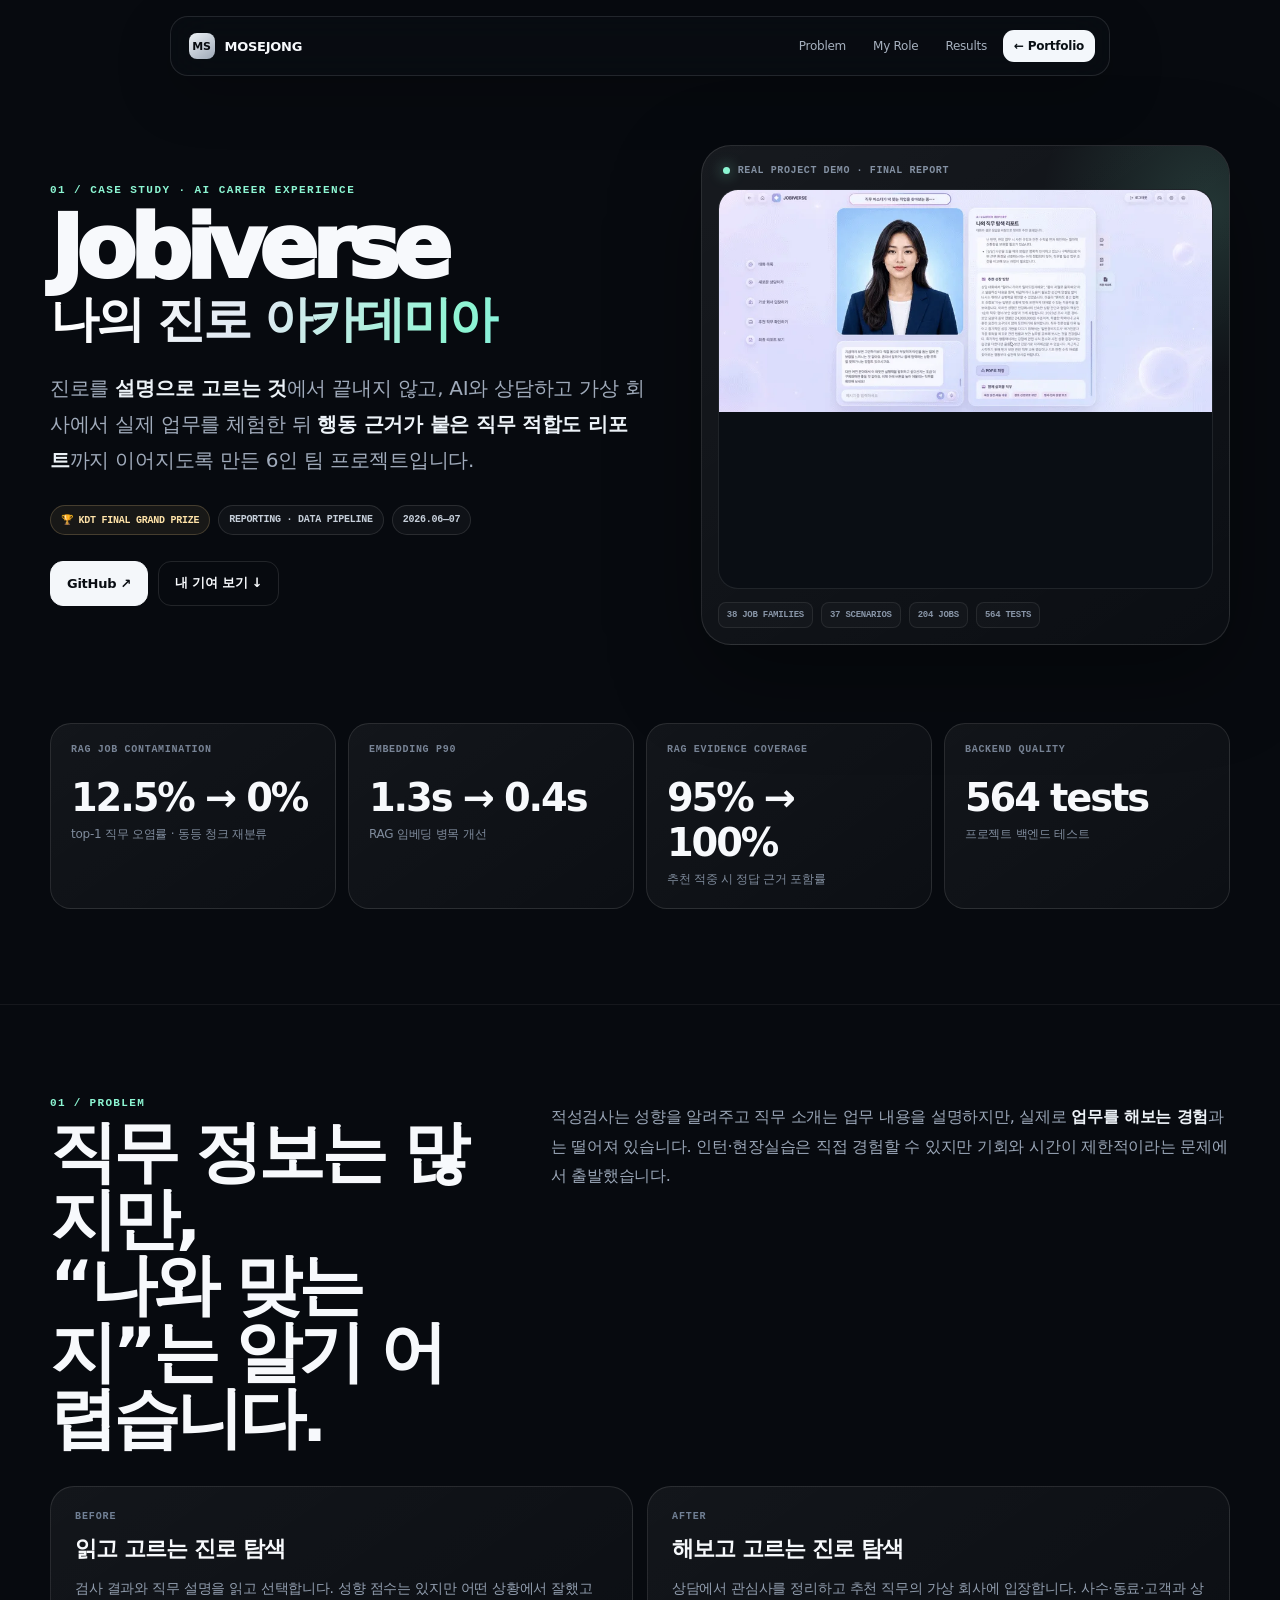
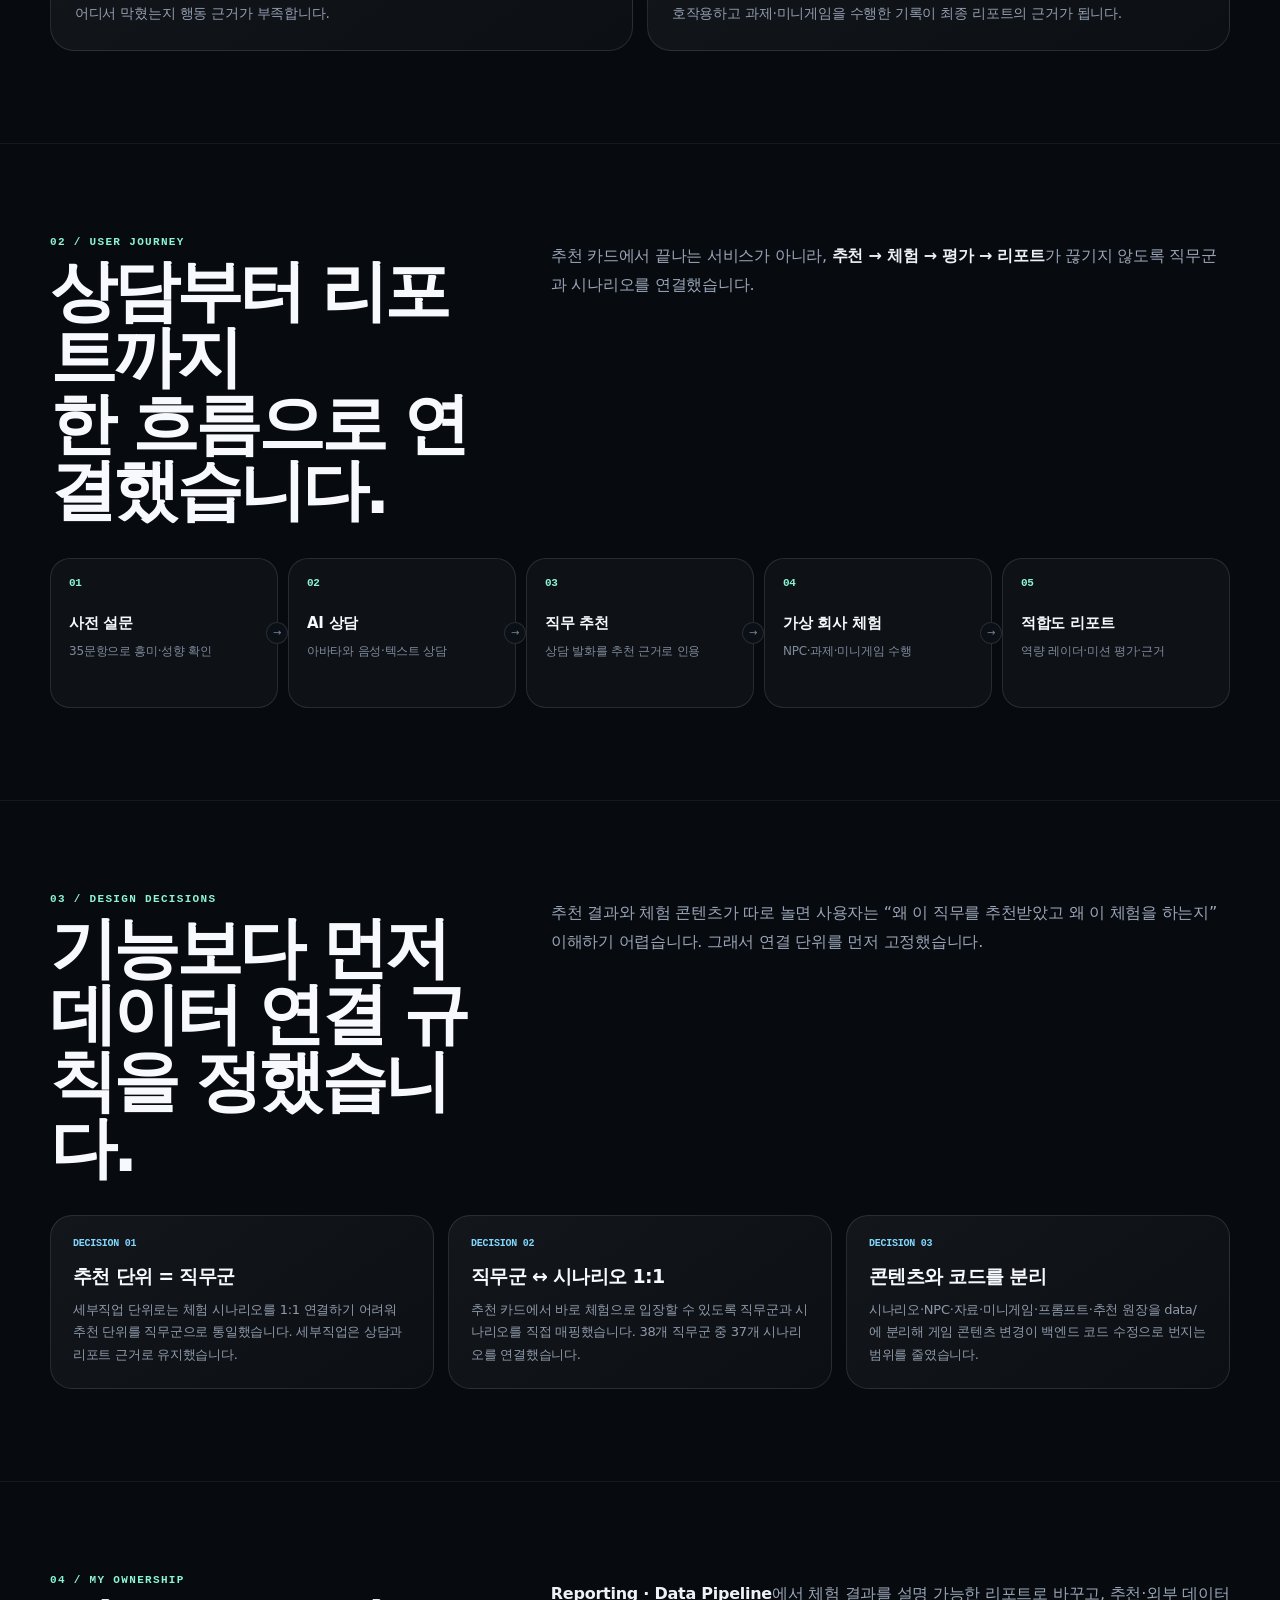
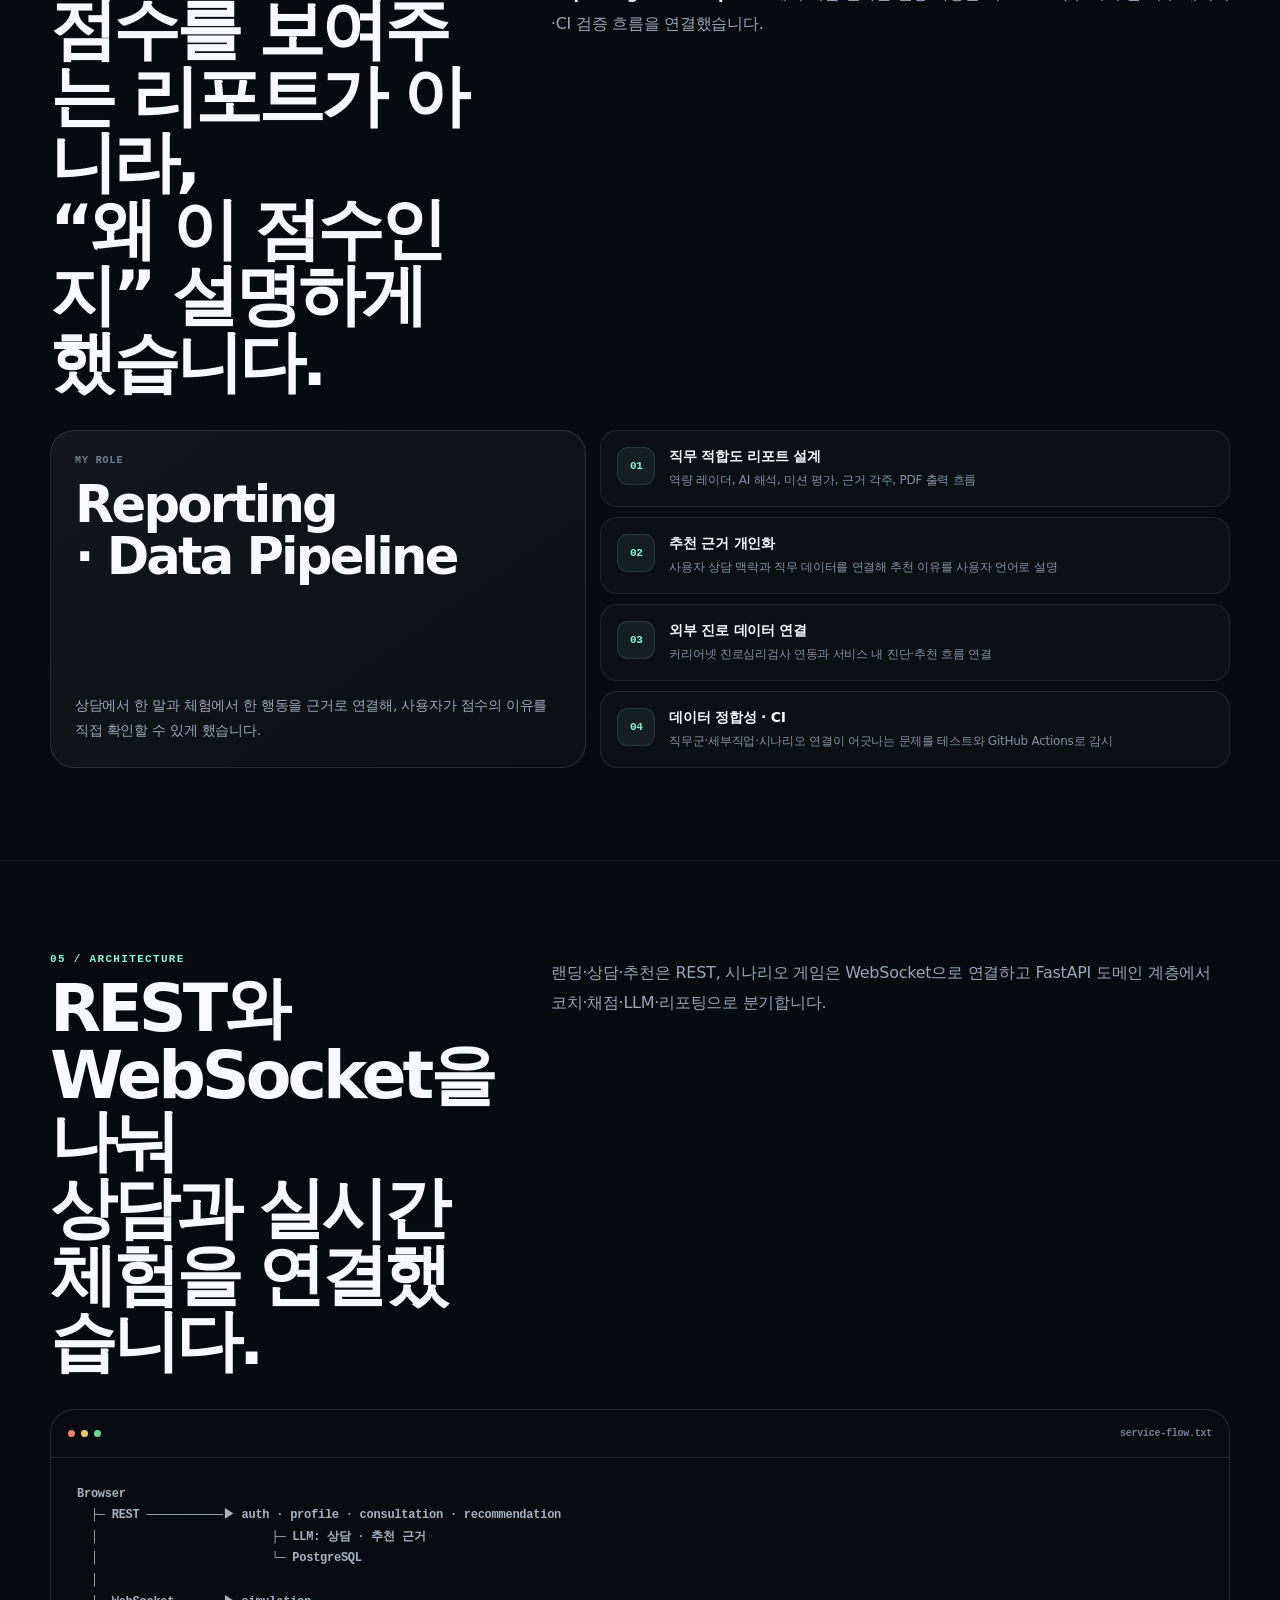
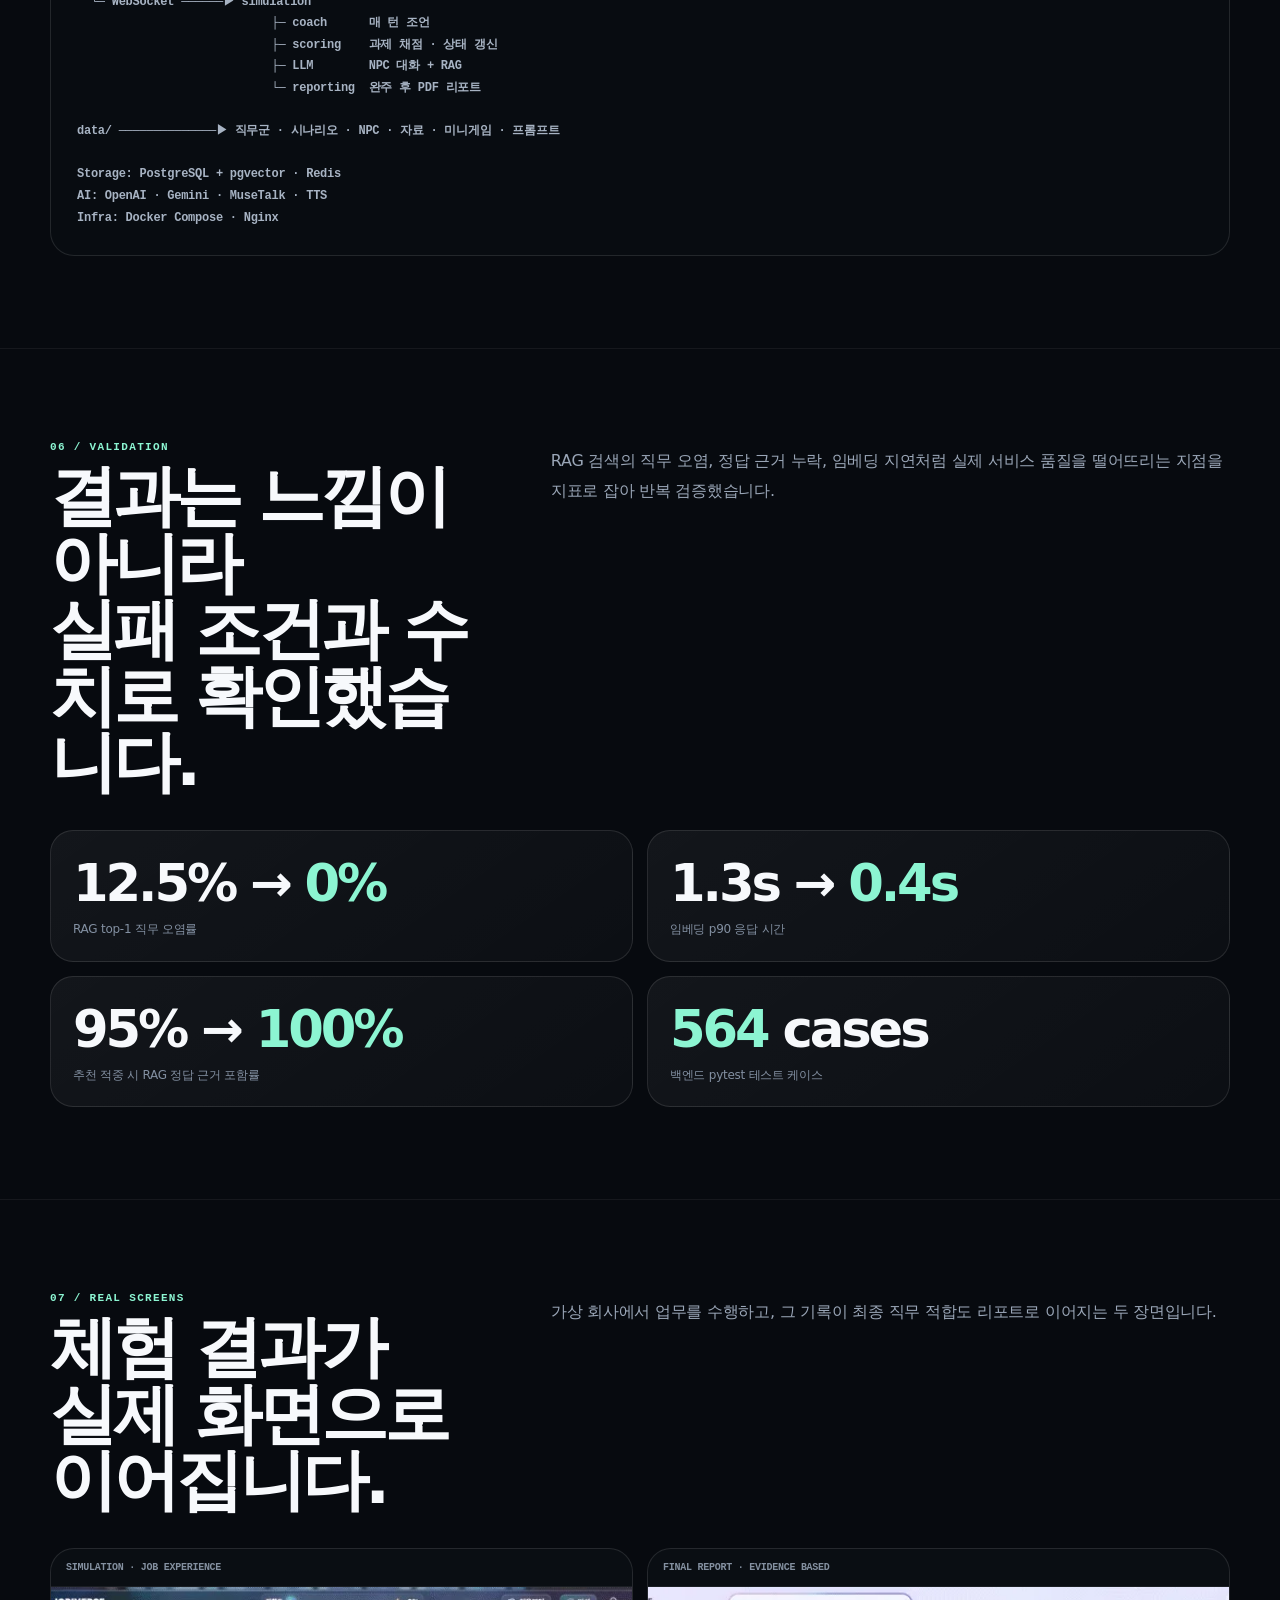
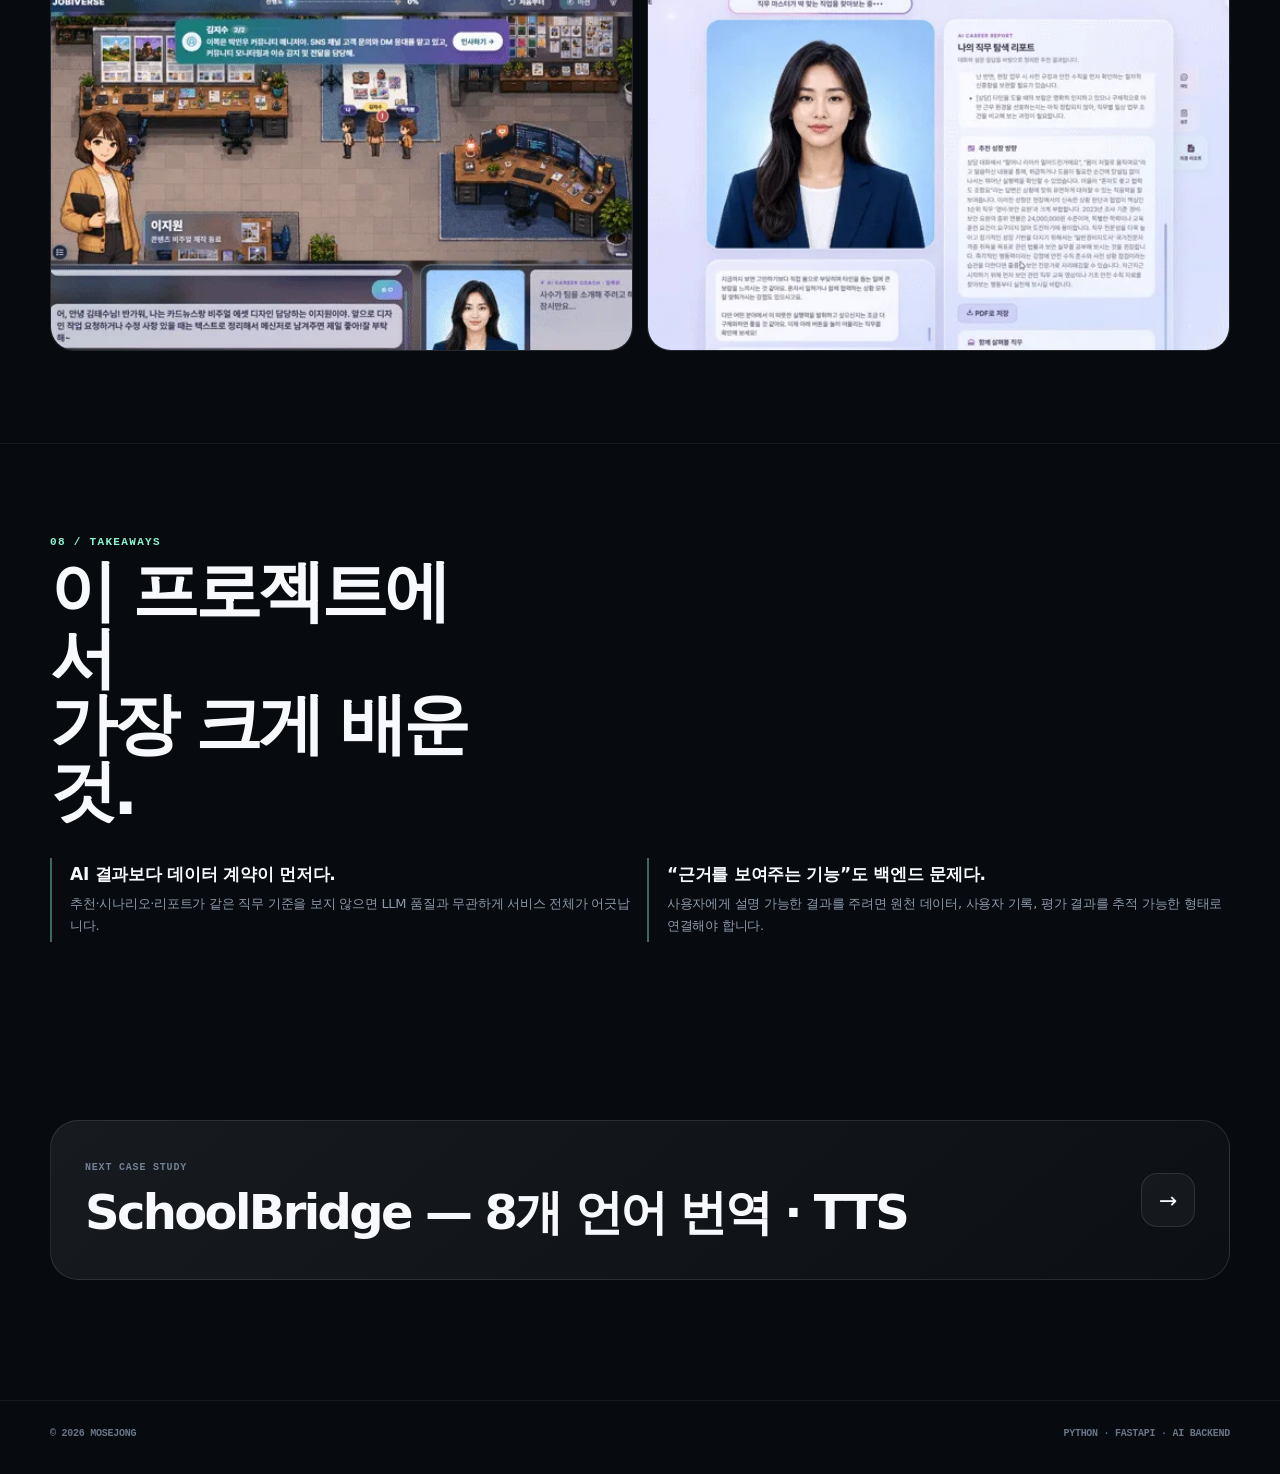
==== commit a681ad31: "copy: make portfolio language outcome-first" ====
--- a/projects/jobiverse.html
+++ b/projects/jobiverse.html
@@ -1,4 +1,4 @@
-<!doctype html><html lang="ko"><head><meta charset="utf-8"><meta name="viewport" content="width=device-width,initial-scale=1,viewport-fit=cover"><meta name="theme-color" content="#070a0f"><meta name="description" content="AI 상담 → 가상 직무 체험 → 근거 기반 리포트로 이어지는 Jobiverse. Reporting · Data Pipeline 중심 Case Study."><meta property="og:title" content="Jobiverse Case Study | 모세종"><meta property="og:description" content="AI 상담 → 가상 직무 체험 → 근거 기반 리포트로 이어지는 Jobiverse. Reporting · Data Pipeline 중심 Case Study."><title>Jobiverse Case Study | 모세종</title><link rel="stylesheet" href="../assets/case-study.css"><!-- SEO_V11_START --><meta name="author" content="모세종"><link rel="canonical" href="https://mosejong.github.io/projects/jobiverse.html"><link rel="icon" href="/assets/favicon.svg" type="image/svg+xml"><meta property="og:type" content="article"><meta property="og:url" content="https://mosejong.github.io/projects/jobiverse.html"><meta property="og:image" content="https://mosejong.github.io/assets/og/jobiverse.png"><meta property="og:image:width" content="1200"><meta property="og:image:height" content="630"><meta property="og:locale" content="ko_KR"><meta name="twitter:card" content="summary_large_image"><meta name="twitter:title" content="Jobiverse Case Study | 모세종"><meta name="twitter:description" content="AI 상담 → 가상 직무 체험 → 근거 기반 리포트로 이어지는 Jobiverse. Reporting · Data Pipeline 중심 Case Study."><meta name="twitter:image" content="https://mosejong.github.io/assets/og/jobiverse.png"><script type="application/ld+json">{"@context":"https://schema.org","@type":"CreativeWork","name":"Jobiverse Case Study","author":{"@type":"Person","name":"모세종","url":"https://mosejong.github.io/"},"url":"https://mosejong.github.io/projects/jobiverse.html","image":"https://mosejong.github.io/assets/og/jobiverse.png","description":"AI 상담 → 가상 직무 체험 → 근거 기반 리포트로 이어지는 Jobiverse. Reporting · Data Pipeline 중심 Case Study."}</script><!-- SEO_V11_END --></head><body><div class="grid"></div><div class="light"></div><nav class="nav"><div class="navin"><a class="brand" href="../index.html"><span class="mark">MS</span><span>MOSEJONG</span></a><div class="navlinks"><a href="#problem">Problem</a><a href="#ownership">My Role</a><a href="#results">Results</a><a class="back" href="../index.html#projects">← Portfolio</a></div></div></nav><main><section class="hero"><div class="wrap hero-grid"><div><div class="eyebrow">01 / CASE STUDY · AI CAREER EXPERIENCE</div><h1>Jobiverse<span>나의 진로 아카데미아</span></h1><p class="lead">진로를 <strong>설명으로 고르는 것</strong>에서 끝내지 않고, AI와 상담하고 가상 회사에서 실제 업무를 체험한 뒤 <strong>행동 근거가 붙은 직무 적합도 리포트</strong>까지 이어지도록 만든 6인 팀 프로젝트입니다.</p><div class="badges"><span class="badge gold">🏆 KDT FINAL GRAND PRIZE</span><span class="badge">REPORTING · DATA PIPELINE</span><span class="badge">2026.06—07</span></div><div class="actions"><a class="btn primary" href="https://github.com/neunglog-sys/job_simulator" target="_blank" rel="noreferrer">GitHub ↗</a><a class="btn" href="#ownership">내 기여 보기 ↓</a></div></div><div class="hero-visual"><div class="visual-label"><i></i>REAL PROJECT DEMO · FINAL REPORT</div><div class="hero-media"><video class="media-video" data-demo-video muted loop playsinline preload="metadata" poster="../assets/projects/jobiverse-final-report-poster.webp" aria-label="Jobiverse 직무 적합도 리포트 실제 시연"><source src="../assets/projects/jobiverse-final-report.mp4" type="video/mp4"></video></div><div class="visual-footer"><span>38 JOB FAMILIES</span><span>37 SCENARIOS</span><span>204 JOBS</span><span>564 TESTS</span></div></div></div></section><div class="wrap stats"><div class="stat"><small>RAG job contamination</small><strong>12.5% → 0%</strong><p>top-1 직무 오염률 · 동등 청크 재분류</p></div><div class="stat"><small>embedding p90</small><strong>1.3s → 0.4s</strong><p>RAG 임베딩 병목 개선</p></div><div class="stat"><small>RAG evidence coverage</small><strong>95% → 100%</strong><p>추천 적중 시 정답 근거 포함률</p></div><div class="stat"><small>backend quality</small><strong>564 tests</strong><p>프로젝트 백엔드 테스트</p></div></div><section class="section" id="problem"><div class="wrap"><div class="section-head"><div><div class="section-no">01 / PROBLEM</div><h2>직무 정보는 많지만,<br>“나와 맞는지”는 알기 어렵습니다.</h2></div><p class="section-intro">적성검사는 성향을 알려주고 직무 소개는 업무 내용을 설명하지만, 실제로 <strong>업무를 해보는 경험</strong>과는 떨어져 있습니다. 인턴·현장실습은 직접 경험할 수 있지만 기회와 시간이 제한적이라는 문제에서 출발했습니다.</p></div><div class="split"><div class="card"><div class="label">BEFORE</div><h3>읽고 고르는 진로 탐색</h3><p>검사 결과와 직무 설명을 읽고 선택합니다. 성향 점수는 있지만 어떤 상황에서 잘했고 어디서 막혔는지 행동 근거가 부족합니다.</p></div><div class="card"><div class="label">AFTER</div><h3>해보고 고르는 진로 탐색</h3><p>상담에서 관심사를 정리하고 추천 직무의 가상 회사에 입장합니다. 사수·동료·고객과 상호작용하고 과제·미니게임을 수행한 기록이 최종 리포트의 근거가 됩니다.</p></div></div></div></section><section class="section"><div class="wrap"><div class="section-head"><div><div class="section-no">02 / USER JOURNEY</div><h2>상담부터 리포트까지<br>한 흐름으로 연결했습니다.</h2></div><p class="section-intro">추천 카드에서 끝나는 서비스가 아니라, <strong>추천 → 체험 → 평가 → 리포트</strong>가 끊기지 않도록 직무군과 시나리오를 연결했습니다.</p></div><div class="flow"><div class="flow-step"><b>01</b><strong>사전 설문</strong><span>35문항으로 흥미·성향 확인</span></div><div class="flow-step"><b>02</b><strong>AI 상담</strong><span>아바타와 음성·텍스트 상담</span></div><div class="flow-step"><b>03</b><strong>직무 추천</strong><span>상담 발화를 추천 근거로 인용</span></div><div class="flow-step"><b>04</b><strong>가상 회사 체험</strong><span>NPC·과제·미니게임 수행</span></div><div class="flow-step"><b>05</b><strong>적합도 리포트</strong><span>역량 레이더·미션 평가·근거</span></div></div></div></section><section class="section"><div class="wrap"><div class="section-head"><div><div class="section-no">03 / DESIGN DECISIONS</div><h2>기능보다 먼저<br>데이터 연결 규칙을 정했습니다.</h2></div><p class="section-intro">추천 결과와 체험 콘텐츠가 따로 놀면 사용자는 “왜 이 직무를 추천받았고 왜 이 체험을 하는지” 이해하기 어렵습니다. 그래서 연결 단위를 먼저 고정했습니다.</p></div><div class="decision-grid"><div class="decision"><div class="num">DECISION 01</div><h3>추천 단위 = 직무군</h3><p>세부직업 단위로는 체험 시나리오를 1:1 연결하기 어려워 추천 단위를 직무군으로 통일했습니다. 세부직업은 상담과 리포트 근거로 유지했습니다.</p></div><div class="decision"><div class="num">DECISION 02</div><h3>직무군 ↔ 시나리오 1:1</h3><p>추천 카드에서 바로 체험으로 입장할 수 있도록 직무군과 시나리오를 직접 매핑했습니다. 38개 직무군 중 37개 시나리오를 연결했습니다.</p></div><div class="decision"><div class="num">DECISION 03</div><h3>콘텐츠와 코드를 분리</h3><p>시나리오·NPC·자료·미니게임·프롬프트·추천 원장을 data/에 분리해 게임 콘텐츠 변경이 백엔드 코드 수정으로 번지는 범위를 줄였습니다.</p></div></div></div></section><section class="section" id="ownership"><div class="wrap"><div class="section-head"><div><div class="section-no">04 / MY OWNERSHIP</div><h2>점수를 보여주는 리포트가 아니라,<br>“왜 이 점수인지” 설명하게 했습니다.</h2></div><p class="section-intro">제 역할은 <strong>Reporting · Data Pipeline</strong>. 체험 결과를 사용자가 납득할 수 있는 결과물로 바꾸고, 추천과 외부 데이터를 연결하며, 데이터 정합성을 CI에서 계속 확인하는 영역을 맡았습니다.</p></div><div class="ownership"><div class="card owned-big"><div><div class="label">MY ROLE</div><h3>Reporting<br>· Data Pipeline</h3></div><p class="quote">“AI가 좋다고 말해서”가 아니라, 상담에서 한 말과 체험에서 한 행동을 근거로 사용자가 자신의 결과를 이해할 수 있게 만드는 것이 목표였습니다.</p></div><div class="owned-list"><div class="owned-item"><i>01</i><div><strong>직무 적합도 리포트 설계</strong><span>역량 레이더, AI 해석, 미션 평가, 근거 각주, PDF 출력 흐름</span></div></div><div class="owned-item"><i>02</i><div><strong>추천 근거 개인화</strong><span>사용자 상담 맥락과 직무 데이터를 연결해 추천 이유를 사용자 언어로 설명</span></div></div><div class="owned-item"><i>03</i><div><strong>외부 진로 데이터 연결</strong><span>커리어넷 진로심리검사 연동과 서비스 내 진단·추천 흐름 연결</span></div></div><div class="owned-item"><i>04</i><div><strong>데이터 정합성 · CI</strong><span>직무군·세부직업·시나리오 연결이 어긋나는 문제를 테스트와 GitHub Actions로 감시</span></div></div></div></div></div></section><section class="section"><div class="wrap"><div class="section-head"><div><div class="section-no">05 / ARCHITECTURE</div><h2>REST와 WebSocket을 나눠<br>상담과 실시간 체험을 연결했습니다.</h2></div><p class="section-intro">랜딩·상담·추천은 REST, 시나리오 게임은 WebSocket으로 연결하고 FastAPI 도메인 계층에서 코치·채점·LLM·리포팅으로 분기합니다.</p></div><div class="architecture"><div class="arch-bar"><span class="dots"><i></i><i></i><i></i></span><span>service-flow.txt</span></div><pre>Browser
+<!doctype html><html lang="ko"><head><meta charset="utf-8"><meta name="viewport" content="width=device-width,initial-scale=1,viewport-fit=cover"><meta name="theme-color" content="#070a0f"><meta name="description" content="AI 상담 → 가상 직무 체험 → 근거 기반 리포트로 이어지는 Jobiverse. Reporting · Data Pipeline 중심 Case Study."><meta property="og:title" content="Jobiverse Case Study | 모세종"><meta property="og:description" content="AI 상담 → 가상 직무 체험 → 근거 기반 리포트로 이어지는 Jobiverse. Reporting · Data Pipeline 중심 Case Study."><title>Jobiverse Case Study | 모세종</title><link rel="stylesheet" href="../assets/case-study.css"><!-- SEO_V11_START --><meta name="author" content="모세종"><link rel="canonical" href="https://mosejong.github.io/projects/jobiverse.html"><link rel="icon" href="/assets/favicon.svg" type="image/svg+xml"><meta property="og:type" content="article"><meta property="og:url" content="https://mosejong.github.io/projects/jobiverse.html"><meta property="og:image" content="https://mosejong.github.io/assets/og/jobiverse.png"><meta property="og:image:width" content="1200"><meta property="og:image:height" content="630"><meta property="og:locale" content="ko_KR"><meta name="twitter:card" content="summary_large_image"><meta name="twitter:title" content="Jobiverse Case Study | 모세종"><meta name="twitter:description" content="AI 상담 → 가상 직무 체험 → 근거 기반 리포트로 이어지는 Jobiverse. Reporting · Data Pipeline 중심 Case Study."><meta name="twitter:image" content="https://mosejong.github.io/assets/og/jobiverse.png"><script type="application/ld+json">{"@context":"https://schema.org","@type":"CreativeWork","name":"Jobiverse Case Study","author":{"@type":"Person","name":"모세종","url":"https://mosejong.github.io/"},"url":"https://mosejong.github.io/projects/jobiverse.html","image":"https://mosejong.github.io/assets/og/jobiverse.png","description":"AI 상담 → 가상 직무 체험 → 근거 기반 리포트로 이어지는 Jobiverse. Reporting · Data Pipeline 중심 Case Study."}</script><!-- SEO_V11_END --></head><body><div class="grid"></div><div class="light"></div><nav class="nav"><div class="navin"><a class="brand" href="../index.html"><span class="mark">MS</span><span>MOSEJONG</span></a><div class="navlinks"><a href="#problem">Problem</a><a href="#ownership">My Role</a><a href="#results">Results</a><a class="back" href="../index.html#projects">← Portfolio</a></div></div></nav><main><section class="hero"><div class="wrap hero-grid"><div><div class="eyebrow">01 / CASE STUDY · AI CAREER EXPERIENCE</div><h1>Jobiverse<span>나의 진로 아카데미아</span></h1><p class="lead">진로를 <strong>설명으로 고르는 것</strong>에서 끝내지 않고, AI와 상담하고 가상 회사에서 실제 업무를 체험한 뒤 <strong>행동 근거가 붙은 직무 적합도 리포트</strong>까지 이어지도록 만든 6인 팀 프로젝트입니다.</p><div class="badges"><span class="badge gold">🏆 KDT FINAL GRAND PRIZE</span><span class="badge">REPORTING · DATA PIPELINE</span><span class="badge">2026.06—07</span></div><div class="actions"><a class="btn primary" href="https://github.com/neunglog-sys/job_simulator" target="_blank" rel="noreferrer">GitHub ↗</a><a class="btn" href="#ownership">내 기여 보기 ↓</a></div></div><div class="hero-visual"><div class="visual-label"><i></i>REAL PROJECT DEMO · FINAL REPORT</div><div class="hero-media"><video class="media-video" data-demo-video muted loop playsinline preload="metadata" poster="../assets/projects/jobiverse-final-report-poster.webp" aria-label="Jobiverse 직무 적합도 리포트 실제 시연"><source src="../assets/projects/jobiverse-final-report.mp4" type="video/mp4"></video></div><div class="visual-footer"><span>38 JOB FAMILIES</span><span>37 SCENARIOS</span><span>204 JOBS</span><span>564 TESTS</span></div></div></div></section><div class="wrap stats"><div class="stat"><small>RAG job contamination</small><strong>12.5% → 0%</strong><p>top-1 직무 오염률 · 동등 청크 재분류</p></div><div class="stat"><small>embedding p90</small><strong>1.3s → 0.4s</strong><p>RAG 임베딩 병목 개선</p></div><div class="stat"><small>RAG evidence coverage</small><strong>95% → 100%</strong><p>추천 적중 시 정답 근거 포함률</p></div><div class="stat"><small>backend quality</small><strong>564 tests</strong><p>프로젝트 백엔드 테스트</p></div></div><section class="section" id="problem"><div class="wrap"><div class="section-head"><div><div class="section-no">01 / PROBLEM</div><h2>직무 정보는 많지만,<br>“나와 맞는지”는 알기 어렵습니다.</h2></div><p class="section-intro">적성검사는 성향을 알려주고 직무 소개는 업무 내용을 설명하지만, 실제로 <strong>업무를 해보는 경험</strong>과는 떨어져 있습니다. 인턴·현장실습은 직접 경험할 수 있지만 기회와 시간이 제한적이라는 문제에서 출발했습니다.</p></div><div class="split"><div class="card"><div class="label">BEFORE</div><h3>읽고 고르는 진로 탐색</h3><p>검사 결과와 직무 설명을 읽고 선택합니다. 성향 점수는 있지만 어떤 상황에서 잘했고 어디서 막혔는지 행동 근거가 부족합니다.</p></div><div class="card"><div class="label">AFTER</div><h3>해보고 고르는 진로 탐색</h3><p>상담에서 관심사를 정리하고 추천 직무의 가상 회사에 입장합니다. 사수·동료·고객과 상호작용하고 과제·미니게임을 수행한 기록이 최종 리포트의 근거가 됩니다.</p></div></div></div></section><section class="section"><div class="wrap"><div class="section-head"><div><div class="section-no">02 / USER JOURNEY</div><h2>상담부터 리포트까지<br>한 흐름으로 연결했습니다.</h2></div><p class="section-intro">추천 카드에서 끝나는 서비스가 아니라, <strong>추천 → 체험 → 평가 → 리포트</strong>가 끊기지 않도록 직무군과 시나리오를 연결했습니다.</p></div><div class="flow"><div class="flow-step"><b>01</b><strong>사전 설문</strong><span>35문항으로 흥미·성향 확인</span></div><div class="flow-step"><b>02</b><strong>AI 상담</strong><span>아바타와 음성·텍스트 상담</span></div><div class="flow-step"><b>03</b><strong>직무 추천</strong><span>상담 발화를 추천 근거로 인용</span></div><div class="flow-step"><b>04</b><strong>가상 회사 체험</strong><span>NPC·과제·미니게임 수행</span></div><div class="flow-step"><b>05</b><strong>적합도 리포트</strong><span>역량 레이더·미션 평가·근거</span></div></div></div></section><section class="section"><div class="wrap"><div class="section-head"><div><div class="section-no">03 / DESIGN DECISIONS</div><h2>기능보다 먼저<br>데이터 연결 규칙을 정했습니다.</h2></div><p class="section-intro">추천 결과와 체험 콘텐츠가 따로 놀면 사용자는 “왜 이 직무를 추천받았고 왜 이 체험을 하는지” 이해하기 어렵습니다. 그래서 연결 단위를 먼저 고정했습니다.</p></div><div class="decision-grid"><div class="decision"><div class="num">DECISION 01</div><h3>추천 단위 = 직무군</h3><p>세부직업 단위로는 체험 시나리오를 1:1 연결하기 어려워 추천 단위를 직무군으로 통일했습니다. 세부직업은 상담과 리포트 근거로 유지했습니다.</p></div><div class="decision"><div class="num">DECISION 02</div><h3>직무군 ↔ 시나리오 1:1</h3><p>추천 카드에서 바로 체험으로 입장할 수 있도록 직무군과 시나리오를 직접 매핑했습니다. 38개 직무군 중 37개 시나리오를 연결했습니다.</p></div><div class="decision"><div class="num">DECISION 03</div><h3>콘텐츠와 코드를 분리</h3><p>시나리오·NPC·자료·미니게임·프롬프트·추천 원장을 data/에 분리해 게임 콘텐츠 변경이 백엔드 코드 수정으로 번지는 범위를 줄였습니다.</p></div></div></div></section><section class="section" id="ownership"><div class="wrap"><div class="section-head"><div><div class="section-no">04 / MY OWNERSHIP</div><h2>점수를 보여주는 리포트가 아니라,<br>“왜 이 점수인지” 설명하게 했습니다.</h2></div><p class="section-intro"><strong>Reporting · Data Pipeline</strong>에서 체험 결과를 설명 가능한 리포트로 바꾸고, 추천·외부 데이터·CI 검증 흐름을 연결했습니다.</p></div><div class="ownership"><div class="card owned-big"><div><div class="label">MY ROLE</div><h3>Reporting<br>· Data Pipeline</h3></div><p class="quote">상담에서 한 말과 체험에서 한 행동을 근거로 연결해, 사용자가 점수의 이유를 직접 확인할 수 있게 했습니다.</p></div><div class="owned-list"><div class="owned-item"><i>01</i><div><strong>직무 적합도 리포트 설계</strong><span>역량 레이더, AI 해석, 미션 평가, 근거 각주, PDF 출력 흐름</span></div></div><div class="owned-item"><i>02</i><div><strong>추천 근거 개인화</strong><span>사용자 상담 맥락과 직무 데이터를 연결해 추천 이유를 사용자 언어로 설명</span></div></div><div class="owned-item"><i>03</i><div><strong>외부 진로 데이터 연결</strong><span>커리어넷 진로심리검사 연동과 서비스 내 진단·추천 흐름 연결</span></div></div><div class="owned-item"><i>04</i><div><strong>데이터 정합성 · CI</strong><span>직무군·세부직업·시나리오 연결이 어긋나는 문제를 테스트와 GitHub Actions로 감시</span></div></div></div></div></div></section><section class="section"><div class="wrap"><div class="section-head"><div><div class="section-no">05 / ARCHITECTURE</div><h2>REST와 WebSocket을 나눠<br>상담과 실시간 체험을 연결했습니다.</h2></div><p class="section-intro">랜딩·상담·추천은 REST, 시나리오 게임은 WebSocket으로 연결하고 FastAPI 도메인 계층에서 코치·채점·LLM·리포팅으로 분기합니다.</p></div><div class="architecture"><div class="arch-bar"><span class="dots"><i></i><i></i><i></i></span><span>service-flow.txt</span></div><pre>Browser
   ├─ REST ───────────▶ auth · profile · consultation · recommendation
   │                         ├─ LLM: 상담 · 추천 근거
   │                         └─ PostgreSQL
--- a/assets/case-study.css
+++ b/assets/case-study.css
@@ -1 +1 @@
-:root{--bg:#070a0f;--bg2:#0b1017;--panel:rgba(255,255,255,.052);--panel2:rgba(255,255,255,.03);--line:rgba(255,255,255,.11);--line2:rgba(255,255,255,.18);--text:#f7f9fc;--muted:#96a2b3;--muted2:#667386;--mint:#8cf5d2;--cyan:#82d7ff;--violet:#aa97ff;--amber:#ffd68a;--pink:#ff9cb0;--shadow:0 30px 90px rgba(0,0,0,.35);--mx:50vw;--my:20vh}*{box-sizing:border-box}html{scroll-behavior:smooth;background:var(--bg)}body{margin:0;background:var(--bg);color:var(--text);font-family:Inter,Pretendard,"Noto Sans KR",ui-sans-serif,system-ui,-apple-system,BlinkMacSystemFont,"Segoe UI",sans-serif;letter-spacing:-.016em;overflow-x:hidden}a{color:inherit;text-decoration:none}::selection{background:rgba(140,245,210,.22);color:#fff}.grid,.light{position:fixed;inset:0;pointer-events:none}.grid{z-index:-3;opacity:.32;background-image:linear-gradient(rgba(255,255,255,.034) 1px,transparent 1px),linear-gradient(90deg,rgba(255,255,255,.034) 1px,transparent 1px);background-size:64px 64px;mask-image:linear-gradient(to bottom,#000,transparent 82%)}.light{z-index:-2;background:radial-gradient(760px circle at var(--mx) var(--my),rgba(130,215,255,.10),transparent 42%),radial-gradient(580px circle at calc(var(--mx) - 220px) calc(var(--my) + 130px),rgba(140,245,210,.075),transparent 44%),radial-gradient(720px circle at 90% 5%,rgba(170,151,255,.08),transparent 45%)}.wrap{width:min(1180px,calc(100% - 40px));margin:auto}.nav{position:fixed;z-index:50;top:16px;left:50%;transform:translateX(-50%);width:min(940px,calc(100% - 28px));border:1px solid var(--line);border-radius:18px;background:rgba(9,13,19,.7);backdrop-filter:blur(22px) saturate(1.2);box-shadow:0 18px 55px rgba(0,0,0,.22)}.navin{height:58px;padding:0 14px 0 18px;display:flex;align-items:center;justify-content:space-between;gap:14px}.brand{display:flex;align-items:center;gap:10px;font-weight:900;font-size:13px}.mark{width:26px;height:26px;border-radius:8px;display:grid;place-items:center;background:linear-gradient(145deg,#eef3f7,#9ea8b7);color:#080b10;font-size:11px}.navlinks{display:flex;align-items:center;gap:5px}.navlinks a{padding:9px 11px;border-radius:11px;color:#a7b1bf;font-size:12px;transition:.2s}.navlinks a:hover{color:#fff;background:rgba(255,255,255,.055)}.navlinks .back{background:#f3f7fb;color:#091015;font-weight:850}.hero{padding:145px 0 78px}.eyebrow{font:800 11px ui-monospace,SFMono-Regular,Menlo,monospace;color:var(--mint);letter-spacing:.13em;text-transform:uppercase}.hero-grid{display:grid;grid-template-columns:1.06fr .94fr;gap:54px;align-items:center}.hero-grid>*{min-width:0}.hero h1{font-size:clamp(56px,6.8vw,98px);line-height:.91;letter-spacing:-.075em;margin:13px 0 24px;font-weight:930}.hero h1 span{display:block;font-size:.56em;line-height:1.05;letter-spacing:-.055em;margin-top:6px;background:linear-gradient(110deg,#fff 5%,#dfe8f1 35%,var(--mint) 69%,var(--cyan));-webkit-background-clip:text;background-clip:text;color:transparent}.lead{font-size:clamp(17px,1.7vw,20px);line-height:1.82;color:#a0abbb;max-width:720px;margin:0}.lead strong{color:#edf3f8}.badges{display:flex;gap:8px;flex-wrap:wrap;margin:26px 0}.badge{display:inline-flex;align-items:center;min-height:30px;padding:0 10px;border:1px solid var(--line);border-radius:999px;background:rgba(255,255,255,.035);font:750 10px ui-monospace,SFMono-Regular,Menlo,monospace;color:#c6cfda}.badge.gold{color:#ffe3a9;border-color:rgba(255,214,138,.2);background:rgba(255,214,138,.07)}.actions{display:flex;gap:10px;flex-wrap:wrap}.btn{display:inline-flex;align-items:center;justify-content:center;gap:8px;min-height:45px;padding:0 16px;border-radius:13px;border:1px solid var(--line);font-size:13px;font-weight:850;transition:.22s}.btn.primary{background:#f4f7fa;color:#090d12;border-color:#f4f7fa}.btn:hover{transform:translateY(-2px);box-shadow:0 13px 35px rgba(0,0,0,.25)}.hero-visual{position:relative;border:1px solid var(--line);border-radius:30px;background:linear-gradient(145deg,rgba(255,255,255,.065),rgba(255,255,255,.02));box-shadow:var(--shadow);padding:16px;overflow:hidden;min-height:500px;display:flex;flex-direction:column}.hero-visual:before{content:"";position:absolute;width:360px;height:360px;right:-160px;top:-120px;border-radius:50%;background:radial-gradient(circle,rgba(140,245,210,.15),transparent 66%);pointer-events:none}.visual-label{position:relative;z-index:2;display:flex;align-items:center;gap:8px;color:#8390a2;font:750 10px ui-monospace,SFMono-Regular,Menlo,monospace;letter-spacing:.06em;margin:3px 5px 13px}.visual-label i{width:7px;height:7px;border-radius:50%;background:var(--mint);box-shadow:0 0 14px rgba(140,245,210,.75)}.hero-media{position:relative;z-index:1;flex:1;border-radius:20px;overflow:hidden;background:#0a0e14;border:1px solid rgba(255,255,255,.09)}.hero-media img{width:100%;height:100%;display:block;object-fit:cover;object-position:top center}.hero-media.contain img{object-fit:contain;background:#0a0e14}.visual-footer{display:flex;gap:8px;flex-wrap:wrap;padding-top:13px}.visual-footer span{font:800 9px ui-monospace,SFMono-Regular,Menlo,monospace;color:#8895a7;padding:7px 8px;border:1px solid rgba(255,255,255,.08);border-radius:8px;background:rgba(255,255,255,.025)}.stats{display:grid;grid-template-columns:repeat(4,1fr);gap:12px;margin-top:0;padding-bottom:95px}.stat{border:1px solid var(--line);border-radius:21px;background:linear-gradient(145deg,rgba(255,255,255,.05),rgba(255,255,255,.022));padding:20px;min-height:136px}.stat small{display:block;color:#788496;font:750 10px ui-monospace,SFMono-Regular,Menlo,monospace;text-transform:uppercase;letter-spacing:.07em}.stat strong{display:block;margin-top:20px;font-size:clamp(26px,3vw,42px);letter-spacing:-.055em}.stat p{margin:5px 0 0;color:#7f8b9c;font-size:12px;line-height:1.5}.section{padding:92px 0;border-top:1px solid rgba(255,255,255,.06)}.section-head{display:grid;grid-template-columns:.8fr 1.2fr;gap:48px;align-items:start;margin-bottom:34px}.section-no{font:800 11px ui-monospace,SFMono-Regular,Menlo,monospace;color:var(--mint);letter-spacing:.12em}.section h2{font-size:clamp(38px,5.2vw,68px);line-height:1;letter-spacing:-.06em;margin:10px 0 0}.section-intro{font-size:16px;line-height:1.85;color:#9aa6b7;margin:5px 0 0;max-width:720px}.section-intro strong{color:#edf2f7}.split{display:grid;grid-template-columns:1fr 1fr;gap:14px}.card{border:1px solid var(--line);border-radius:24px;background:linear-gradient(145deg,rgba(255,255,255,.052),rgba(255,255,255,.024));padding:24px;position:relative;overflow:hidden}.card h3{font-size:22px;letter-spacing:-.04em;margin:0 0 12px}.card p{color:#929eaf;font-size:14px;line-height:1.78;margin:0}.card ul{padding-left:18px;margin:13px 0 0;color:#9aa6b6;font-size:14px;line-height:1.78}.card li+li{margin-top:6px}.label{font:800 10px ui-monospace,SFMono-Regular,Menlo,monospace;color:#718095;letter-spacing:.09em;text-transform:uppercase;margin-bottom:12px}.flow{display:grid;grid-template-columns:repeat(5,1fr);gap:10px}.flow-step{position:relative;border:1px solid var(--line);border-radius:20px;background:rgba(255,255,255,.032);padding:18px;min-height:150px}.flow-step b{display:block;color:var(--mint);font:850 11px ui-monospace,SFMono-Regular,Menlo,monospace;margin-bottom:25px}.flow-step strong{display:block;font-size:15px;margin-bottom:7px}.flow-step span{color:#7f8b9c;font-size:12px;line-height:1.55}.flow-step:not(:last-child):after{content:"→";position:absolute;right:-11px;top:50%;transform:translateY(-50%);z-index:3;width:20px;height:20px;border-radius:50%;display:grid;place-items:center;background:#0b1017;border:1px solid var(--line);color:#768395;font-size:10px}.decision-grid{display:grid;grid-template-columns:repeat(3,1fr);gap:14px}.decision{border:1px solid var(--line);border-radius:22px;padding:22px;background:linear-gradient(145deg,rgba(255,255,255,.05),rgba(255,255,255,.022))}.decision .num{font:850 10px ui-monospace,SFMono-Regular,Menlo,monospace;color:var(--cyan)}.decision h3{font-size:19px;margin:15px 0 9px;letter-spacing:-.035em}.decision p{font-size:13px;line-height:1.72;color:#8f9bab;margin:0}.ownership{display:grid;grid-template-columns:.92fr 1.08fr;gap:14px}.owned-big{min-height:100%;display:flex;flex-direction:column;justify-content:space-between}.owned-big h3{font-size:clamp(31px,4vw,52px);line-height:1.02;letter-spacing:-.055em;margin:10px 0 26px}.owned-big .quote{color:#9da8b8;font-size:14px;line-height:1.8}.owned-list{display:grid;gap:10px}.owned-item{display:grid;grid-template-columns:38px 1fr;gap:14px;align-items:start;border:1px solid rgba(255,255,255,.08);border-radius:17px;padding:16px;background:rgba(255,255,255,.025)}.owned-item i{width:38px;height:38px;border-radius:11px;background:rgba(140,245,210,.07);border:1px solid rgba(140,245,210,.12);display:grid;place-items:center;color:var(--mint);font-style:normal;font:850 11px ui-monospace,SFMono-Regular,Menlo,monospace}.owned-item strong{display:block;font-size:14px;margin:1px 0 5px}.owned-item span{display:block;color:#8491a2;font-size:12px;line-height:1.6}.architecture{border:1px solid var(--line);border-radius:24px;background:#080c11;overflow:hidden}.arch-bar{height:48px;border-bottom:1px solid rgba(255,255,255,.07);display:flex;align-items:center;justify-content:space-between;padding:0 17px;font:700 10px ui-monospace,SFMono-Regular,Menlo,monospace;color:#758194}.dots{display:flex;gap:6px}.dots i{width:7px;height:7px;border-radius:50%;background:#46515f}.dots i:first-child{background:#f47f77}.dots i:nth-child(2){background:#f0c66f}.dots i:nth-child(3){background:#71d59a}.architecture pre{margin:0;padding:26px;overflow:auto;font:600 12px/1.8 ui-monospace,SFMono-Regular,Menlo,monospace;color:#a7b3c3;white-space:pre-wrap}.results{display:grid;grid-template-columns:repeat(2,1fr);gap:14px}.result{border:1px solid var(--line);border-radius:23px;padding:22px;background:linear-gradient(145deg,rgba(255,255,255,.052),rgba(255,255,255,.022))}.result strong{font-size:clamp(31px,4vw,54px);letter-spacing:-.06em;display:block}.result strong em{color:var(--mint);font-style:normal}.result span{display:block;color:#8390a2;font-size:12px;margin-top:7px;line-height:1.55}.gallery{display:grid;grid-template-columns:1fr 1fr;gap:14px}.shot{border:1px solid var(--line);border-radius:24px;overflow:hidden;background:#0a0e13}.shot .cap{padding:13px 15px;color:#8490a0;font:750 10px ui-monospace,SFMono-Regular,Menlo,monospace;border-bottom:1px solid rgba(255,255,255,.07)}.shot img{width:100%;display:block;aspect-ratio:16/10;object-fit:cover;object-position:top}.shot.phone img{object-fit:contain;background:#0a0e13;aspect-ratio:16/11}.lessons{display:grid;grid-template-columns:1fr 1fr;gap:14px}.lesson{border-left:2px solid rgba(140,245,210,.4);padding:5px 0 5px 18px}.lesson strong{display:block;font-size:17px;margin-bottom:7px}.lesson p{color:#8d99aa;font-size:13px;line-height:1.7;margin:0}.next{padding:86px 0 120px}.nextbox{border:1px solid var(--line);border-radius:28px;background:linear-gradient(140deg,rgba(255,255,255,.065),rgba(255,255,255,.025));padding:34px;display:flex;align-items:center;justify-content:space-between;gap:25px}.nextbox small{color:#748194;font:800 10px ui-monospace,SFMono-Regular,Menlo,monospace;letter-spacing:.08em}.nextbox h3{font-size:clamp(28px,4vw,48px);letter-spacing:-.055em;margin:7px 0 0}.next-arrow{width:54px;height:54px;border-radius:16px;border:1px solid var(--line);display:grid;place-items:center;font-size:22px;background:rgba(255,255,255,.035)}footer{border-top:1px solid rgba(255,255,255,.07);padding:27px 0;color:#687587;font:700 10px ui-monospace,SFMono-Regular,Menlo,monospace}.footerin{display:flex;justify-content:space-between;gap:18px;flex-wrap:wrap}@media(max-width:900px){.hero-grid,.section-head,.ownership{grid-template-columns:1fr}.hero-visual{min-height:460px}.stats{grid-template-columns:repeat(2,1fr)}.flow{grid-template-columns:1fr 1fr}.flow-step:not(:last-child):after{display:none}.decision-grid{grid-template-columns:1fr}.section-head{gap:20px}.gallery{grid-template-columns:1fr}}@media(max-width:640px){.wrap{width:min(100% - 28px,1180px)}.navlinks a:not(.back){display:none}.hero{padding:118px 0 60px}.hero h1{font-size:clamp(44px,13.5vw,62px);line-height:.93}.hero h1 span{font-size:.72em;line-height:1.06;letter-spacing:-.04em;margin-top:5px}.hero-visual{min-height:360px;border-radius:23px}.stats{grid-template-columns:1fr 1fr;gap:9px;padding-bottom:72px}.stat{min-height:122px;padding:16px}.stat strong{font-size:27px}.section{padding:72px 0}.split,.results,.lessons{grid-template-columns:1fr}.flow{grid-template-columns:1fr}.flow-step{min-height:auto}.gallery{grid-template-columns:1fr}.nextbox{padding:24px}.next-arrow{flex:0 0 48px;width:48px;height:48px}.architecture pre{font-size:10px;padding:18px}.card{padding:20px}.hero-media img{min-height:280px}.actions .btn{flex:1}.visual-footer{padding-top:10px}}@media(prefers-reduced-motion:reduce){*{scroll-behavior:auto!important}.btn{transition:none!important}}/*PERF_V12_START*/.media-video{width:100%;height:100%;display:block;object-fit:cover;object-position:top center;background:#0a0e13}.hero-media.contain .media-video{object-fit:contain}.shot .media-video{aspect-ratio:16/10}.shot.phone .media-video{object-fit:contain;aspect-ratio:16/11}@media(prefers-reduced-motion:reduce){.media-video{animation:none!important}}/*PERF_V12_END*/+:root{--bg:#070a0f;--bg2:#0b1017;--panel:rgba(255,255,255,.052);--panel2:rgba(255,255,255,.03);--line:rgba(255,255,255,.11);--line2:rgba(255,255,255,.18);--text:#f7f9fc;--muted:#96a2b3;--muted2:#667386;--mint:#8cf5d2;--cyan:#82d7ff;--violet:#aa97ff;--amber:#ffd68a;--pink:#ff9cb0;--shadow:0 30px 90px rgba(0,0,0,.35);--mx:50vw;--my:20vh}*{box-sizing:border-box}html{scroll-behavior:smooth;background:var(--bg)}body{margin:0;background:var(--bg);color:var(--text);font-family:Inter,Pretendard,"Noto Sans KR",ui-sans-serif,system-ui,-apple-system,BlinkMacSystemFont,"Segoe UI",sans-serif;letter-spacing:-.016em;overflow-x:hidden}a{color:inherit;text-decoration:none}::selection{background:rgba(140,245,210,.22);color:#fff}.grid,.light{position:fixed;inset:0;pointer-events:none}.grid{z-index:-3;opacity:.32;background-image:linear-gradient(rgba(255,255,255,.034) 1px,transparent 1px),linear-gradient(90deg,rgba(255,255,255,.034) 1px,transparent 1px);background-size:64px 64px;mask-image:linear-gradient(to bottom,#000,transparent 82%)}.light{z-index:-2;background:radial-gradient(760px circle at var(--mx) var(--my),rgba(130,215,255,.10),transparent 42%),radial-gradient(580px circle at calc(var(--mx) - 220px) calc(var(--my) + 130px),rgba(140,245,210,.075),transparent 44%),radial-gradient(720px circle at 90% 5%,rgba(170,151,255,.08),transparent 45%)}.wrap{width:min(1180px,calc(100% - 40px));margin:auto}.nav{position:fixed;z-index:50;top:16px;left:50%;transform:translateX(-50%);width:min(940px,calc(100% - 28px));border:1px solid var(--line);border-radius:18px;background:rgba(9,13,19,.7);backdrop-filter:blur(22px) saturate(1.2);box-shadow:0 18px 55px rgba(0,0,0,.22)}.navin{height:58px;padding:0 14px 0 18px;display:flex;align-items:center;justify-content:space-between;gap:14px}.brand{display:flex;align-items:center;gap:10px;font-weight:900;font-size:13px}.mark{width:26px;height:26px;border-radius:8px;display:grid;place-items:center;background:linear-gradient(145deg,#eef3f7,#9ea8b7);color:#080b10;font-size:11px}.navlinks{display:flex;align-items:center;gap:5px}.navlinks a{padding:9px 11px;border-radius:11px;color:#a7b1bf;font-size:12px;transition:.2s}.navlinks a:hover{color:#fff;background:rgba(255,255,255,.055)}.navlinks .back{background:#f3f7fb;color:#091015;font-weight:850}.hero{padding:145px 0 78px}.eyebrow{font:800 11px ui-monospace,SFMono-Regular,Menlo,monospace;color:var(--mint);letter-spacing:.13em;text-transform:uppercase}.hero-grid{display:grid;grid-template-columns:1.06fr .94fr;gap:54px;align-items:center}.hero-grid>*{min-width:0}.hero h1{font-size:clamp(56px,6.8vw,98px);line-height:.91;letter-spacing:-.075em;margin:13px 0 24px;font-weight:930}.hero h1 span{display:block;font-size:.56em;line-height:1.05;letter-spacing:-.055em;margin-top:6px;background:linear-gradient(110deg,#fff 5%,#dfe8f1 35%,var(--mint) 69%,var(--cyan));-webkit-background-clip:text;background-clip:text;color:transparent}.lead{font-size:clamp(17px,1.7vw,20px);line-height:1.82;color:#a0abbb;max-width:720px;margin:0}.lead strong{color:#edf3f8}.badges{display:flex;gap:8px;flex-wrap:wrap;margin:26px 0}.badge{display:inline-flex;align-items:center;min-height:30px;padding:0 10px;border:1px solid var(--line);border-radius:999px;background:rgba(255,255,255,.035);font:750 10px ui-monospace,SFMono-Regular,Menlo,monospace;color:#c6cfda}.badge.gold{color:#ffe3a9;border-color:rgba(255,214,138,.2);background:rgba(255,214,138,.07)}.actions{display:flex;gap:10px;flex-wrap:wrap}.btn{display:inline-flex;align-items:center;justify-content:center;gap:8px;min-height:45px;padding:0 16px;border-radius:13px;border:1px solid var(--line);font-size:13px;font-weight:850;transition:.22s}.btn.primary{background:#f4f7fa;color:#090d12;border-color:#f4f7fa}.btn:hover{transform:translateY(-2px);box-shadow:0 13px 35px rgba(0,0,0,.25)}.hero-visual{position:relative;border:1px solid var(--line);border-radius:30px;background:linear-gradient(145deg,rgba(255,255,255,.065),rgba(255,255,255,.02));box-shadow:var(--shadow);padding:16px;overflow:hidden;min-height:500px;display:flex;flex-direction:column}.hero-visual:before{content:"";position:absolute;width:360px;height:360px;right:-160px;top:-120px;border-radius:50%;background:radial-gradient(circle,rgba(140,245,210,.15),transparent 66%);pointer-events:none}.visual-label{position:relative;z-index:2;display:flex;align-items:center;gap:8px;color:#8390a2;font:750 10px ui-monospace,SFMono-Regular,Menlo,monospace;letter-spacing:.06em;margin:3px 5px 13px}.visual-label i{width:7px;height:7px;border-radius:50%;background:var(--mint);box-shadow:0 0 14px rgba(140,245,210,.75)}.hero-media{position:relative;z-index:1;flex:1;border-radius:20px;overflow:hidden;background:#0a0e14;border:1px solid rgba(255,255,255,.09)}.hero-media img{width:100%;height:100%;display:block;object-fit:cover;object-position:top center}.hero-media.contain img{object-fit:contain;background:#0a0e14}.visual-footer{display:flex;gap:8px;flex-wrap:wrap;padding-top:13px}.visual-footer span{font:800 9px ui-monospace,SFMono-Regular,Menlo,monospace;color:#8895a7;padding:7px 8px;border:1px solid rgba(255,255,255,.08);border-radius:8px;background:rgba(255,255,255,.025)}.stats{display:grid;grid-template-columns:repeat(4,1fr);gap:12px;margin-top:0;padding-bottom:95px}.stat{border:1px solid var(--line);border-radius:21px;background:linear-gradient(145deg,rgba(255,255,255,.05),rgba(255,255,255,.022));padding:20px;min-height:136px}.stat small{display:block;color:#788496;font:750 10px ui-monospace,SFMono-Regular,Menlo,monospace;text-transform:uppercase;letter-spacing:.07em}.stat strong{display:block;margin-top:20px;font-size:clamp(26px,3vw,42px);letter-spacing:-.055em}.stat p{margin:5px 0 0;color:#7f8b9c;font-size:12px;line-height:1.5}.section{padding:92px 0;border-top:1px solid rgba(255,255,255,.06)}.section-head{display:grid;grid-template-columns:.8fr 1.2fr;gap:48px;align-items:start;margin-bottom:34px}.section-no{font:800 11px ui-monospace,SFMono-Regular,Menlo,monospace;color:var(--mint);letter-spacing:.12em}.section h2{font-size:clamp(38px,5.2vw,68px);line-height:1;letter-spacing:-.06em;margin:10px 0 0}.section-intro{font-size:16px;line-height:1.85;color:#9aa6b7;margin:5px 0 0;max-width:720px}.section-intro strong{color:#edf2f7}.split{display:grid;grid-template-columns:1fr 1fr;gap:14px}.card{border:1px solid var(--line);border-radius:24px;background:linear-gradient(145deg,rgba(255,255,255,.052),rgba(255,255,255,.024));padding:24px;position:relative;overflow:hidden}.card h3{font-size:22px;letter-spacing:-.04em;margin:0 0 12px}.card p{color:#929eaf;font-size:14px;line-height:1.78;margin:0}.card ul{padding-left:18px;margin:13px 0 0;color:#9aa6b6;font-size:14px;line-height:1.78}.card li+li{margin-top:6px}.label{font:800 10px ui-monospace,SFMono-Regular,Menlo,monospace;color:#718095;letter-spacing:.09em;text-transform:uppercase;margin-bottom:12px}.flow{display:grid;grid-template-columns:repeat(5,1fr);gap:10px}.flow-step{position:relative;border:1px solid var(--line);border-radius:20px;background:rgba(255,255,255,.032);padding:18px;min-height:150px}.flow-step b{display:block;color:var(--mint);font:850 11px ui-monospace,SFMono-Regular,Menlo,monospace;margin-bottom:25px}.flow-step strong{display:block;font-size:15px;margin-bottom:7px}.flow-step span{color:#7f8b9c;font-size:12px;line-height:1.55}.flow-step:not(:last-child):after{content:"→";position:absolute;right:-11px;top:50%;transform:translateY(-50%);z-index:3;width:20px;height:20px;border-radius:50%;display:grid;place-items:center;background:#0b1017;border:1px solid var(--line);color:#768395;font-size:10px}.decision-grid{display:grid;grid-template-columns:repeat(3,1fr);gap:14px}.decision{border:1px solid var(--line);border-radius:22px;padding:22px;background:linear-gradient(145deg,rgba(255,255,255,.05),rgba(255,255,255,.022))}.decision .num{font:850 10px ui-monospace,SFMono-Regular,Menlo,monospace;color:var(--cyan)}.decision h3{font-size:19px;margin:15px 0 9px;letter-spacing:-.035em}.decision p{font-size:13px;line-height:1.72;color:#8f9bab;margin:0}.ownership{display:grid;grid-template-columns:.92fr 1.08fr;gap:14px}.owned-big{min-height:100%;display:flex;flex-direction:column;justify-content:space-between}.owned-big h3{font-size:clamp(31px,4vw,52px);line-height:1.02;letter-spacing:-.055em;margin:10px 0 26px}.owned-big .quote{color:#9da8b8;font-size:14px;line-height:1.8}.owned-list{display:grid;gap:10px}.owned-item{display:grid;grid-template-columns:38px 1fr;gap:14px;align-items:start;border:1px solid rgba(255,255,255,.08);border-radius:17px;padding:16px;background:rgba(255,255,255,.025)}.owned-item i{width:38px;height:38px;border-radius:11px;background:rgba(140,245,210,.07);border:1px solid rgba(140,245,210,.12);display:grid;place-items:center;color:var(--mint);font-style:normal;font:850 11px ui-monospace,SFMono-Regular,Menlo,monospace}.owned-item strong{display:block;font-size:14px;margin:1px 0 5px}.owned-item span{display:block;color:#8491a2;font-size:12px;line-height:1.6}.architecture{border:1px solid var(--line);border-radius:24px;background:#080c11;overflow:hidden}.arch-bar{height:48px;border-bottom:1px solid rgba(255,255,255,.07);display:flex;align-items:center;justify-content:space-between;padding:0 17px;font:700 10px ui-monospace,SFMono-Regular,Menlo,monospace;color:#758194}.dots{display:flex;gap:6px}.dots i{width:7px;height:7px;border-radius:50%;background:#46515f}.dots i:first-child{background:#f47f77}.dots i:nth-child(2){background:#f0c66f}.dots i:nth-child(3){background:#71d59a}.architecture pre{margin:0;padding:26px;overflow:auto;font:600 12px/1.8 ui-monospace,SFMono-Regular,Menlo,monospace;color:#a7b3c3;white-space:pre-wrap}.results{display:grid;grid-template-columns:repeat(2,1fr);gap:14px}.result{border:1px solid var(--line);border-radius:23px;padding:22px;background:linear-gradient(145deg,rgba(255,255,255,.052),rgba(255,255,255,.022))}.result strong{font-size:clamp(31px,4vw,54px);letter-spacing:-.06em;display:block}.result strong em{color:var(--mint);font-style:normal}.result span{display:block;color:#8390a2;font-size:12px;margin-top:7px;line-height:1.55}.gallery{display:grid;grid-template-columns:1fr 1fr;gap:14px}.shot{border:1px solid var(--line);border-radius:24px;overflow:hidden;background:#0a0e13}.shot .cap{padding:13px 15px;color:#8490a0;font:750 10px ui-monospace,SFMono-Regular,Menlo,monospace;border-bottom:1px solid rgba(255,255,255,.07)}.shot img{width:100%;display:block;aspect-ratio:16/10;object-fit:cover;object-position:top}.shot.phone img{object-fit:contain;background:#0a0e13;aspect-ratio:16/11}.lessons{display:grid;grid-template-columns:1fr 1fr;gap:14px}.lesson{border-left:2px solid rgba(140,245,210,.4);padding:5px 0 5px 18px}.lesson strong{display:block;font-size:17px;margin-bottom:7px}.lesson p{color:#8d99aa;font-size:13px;line-height:1.7;margin:0}.next{padding:86px 0 120px}.nextbox{border:1px solid var(--line);border-radius:28px;background:linear-gradient(140deg,rgba(255,255,255,.065),rgba(255,255,255,.025));padding:34px;display:flex;align-items:center;justify-content:space-between;gap:25px}.nextbox small{color:#748194;font:800 10px ui-monospace,SFMono-Regular,Menlo,monospace;letter-spacing:.08em}.nextbox h3{font-size:clamp(28px,4vw,48px);letter-spacing:-.055em;margin:7px 0 0}.next-arrow{width:54px;height:54px;border-radius:16px;border:1px solid var(--line);display:grid;place-items:center;font-size:22px;background:rgba(255,255,255,.035)}footer{border-top:1px solid rgba(255,255,255,.07);padding:27px 0;color:#687587;font:700 10px ui-monospace,SFMono-Regular,Menlo,monospace}.footerin{display:flex;justify-content:space-between;gap:18px;flex-wrap:wrap}@media(max-width:900px){.hero-grid,.section-head,.ownership{grid-template-columns:1fr}.hero-visual{min-height:460px}.stats{grid-template-columns:repeat(2,1fr)}.flow{grid-template-columns:1fr 1fr}.flow-step:not(:last-child):after{display:none}.decision-grid{grid-template-columns:1fr}.section-head{gap:20px}.gallery{grid-template-columns:1fr}}@media(max-width:640px){.wrap{width:min(100% - 28px,1180px)}.navlinks a:not(.back){display:none}.hero{padding:118px 0 60px}.hero h1{font-size:clamp(44px,13.5vw,62px);line-height:.93}.hero h1 span{font-size:.72em;line-height:1.06;letter-spacing:-.04em;margin-top:5px}.hero-visual{min-height:360px;border-radius:23px}.stats{grid-template-columns:1fr 1fr;gap:9px;padding-bottom:72px}.stat{min-height:122px;padding:16px}.stat strong{font-size:27px}.section{padding:72px 0}.split,.results,.lessons{grid-template-columns:1fr}.flow{grid-template-columns:1fr}.flow-step{min-height:auto}.gallery{grid-template-columns:1fr}.nextbox{padding:24px}.next-arrow{flex:0 0 48px;width:48px;height:48px}.architecture pre{font-size:10px;padding:18px}.card{padding:20px}.hero-media img{min-height:280px}.actions .btn{flex:1}.visual-footer{padding-top:10px}}@media(prefers-reduced-motion:reduce){*{scroll-behavior:auto!important}.btn{transition:none!important}}/*PERF_V12_START*/.media-video{width:100%;height:100%;display:block;object-fit:cover;object-position:top center;background:#0a0e13}.hero-media.contain .media-video{object-fit:contain}.shot .media-video{aspect-ratio:16/10}.shot.phone .media-video{object-fit:contain;aspect-ratio:16/11}@media(prefers-reduced-motion:reduce){.media-video{animation:none!important}}/*PERF_V12_END*//*PERF_V12_A11Y*/a:focus-visible,button:focus-visible{outline:2px solid var(--mint);outline-offset:3px}
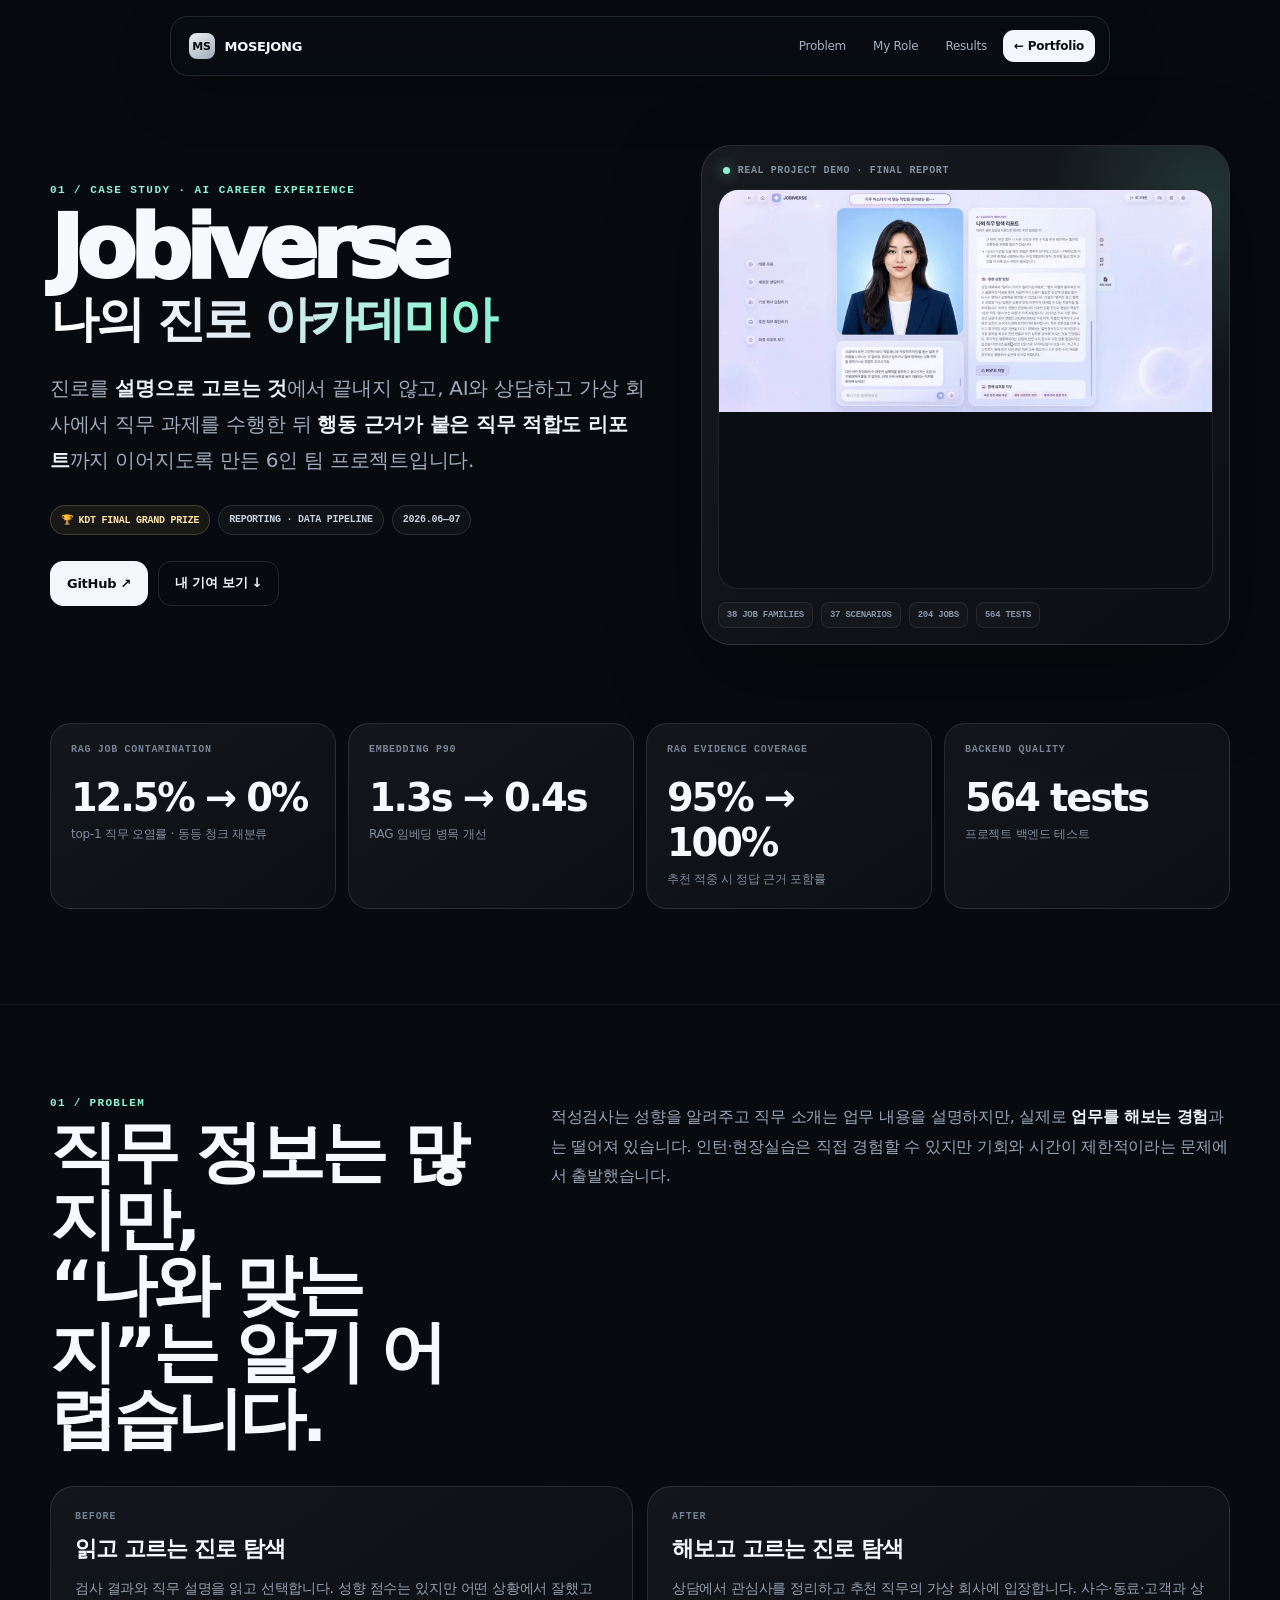
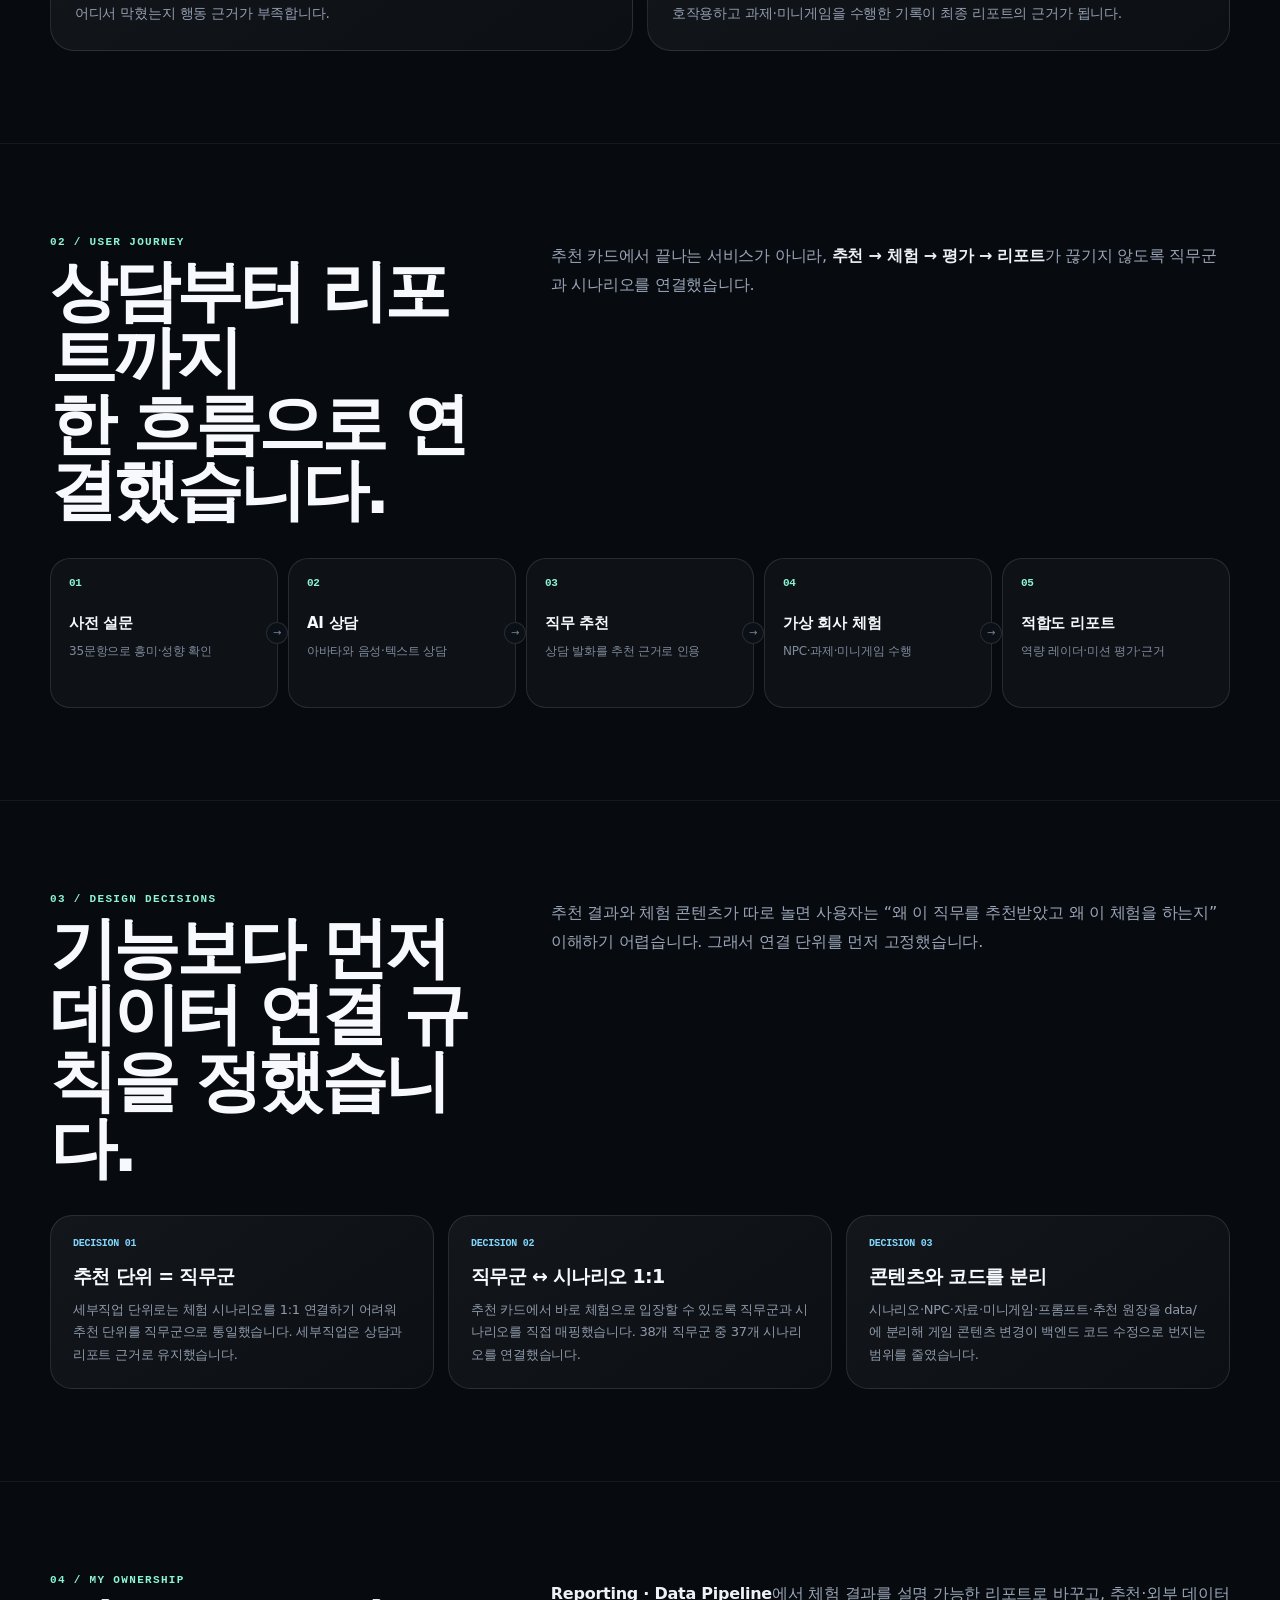
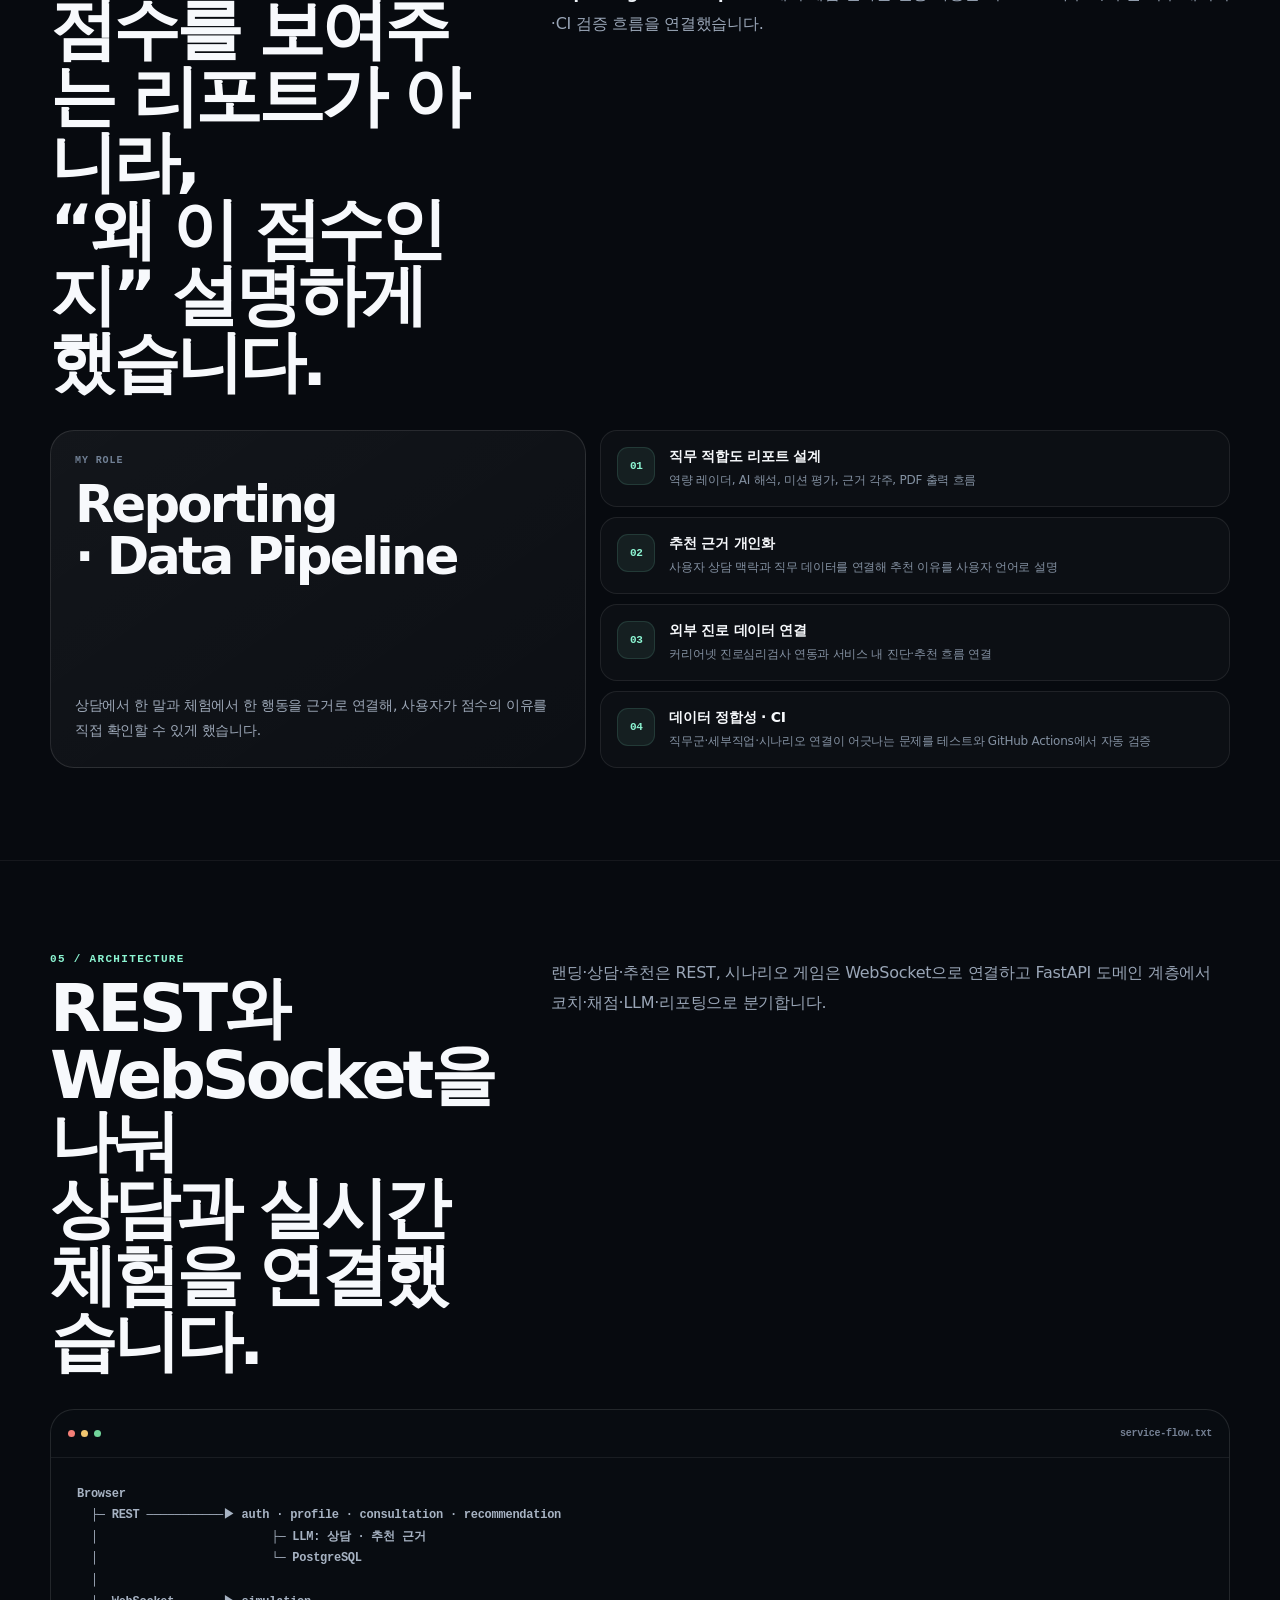
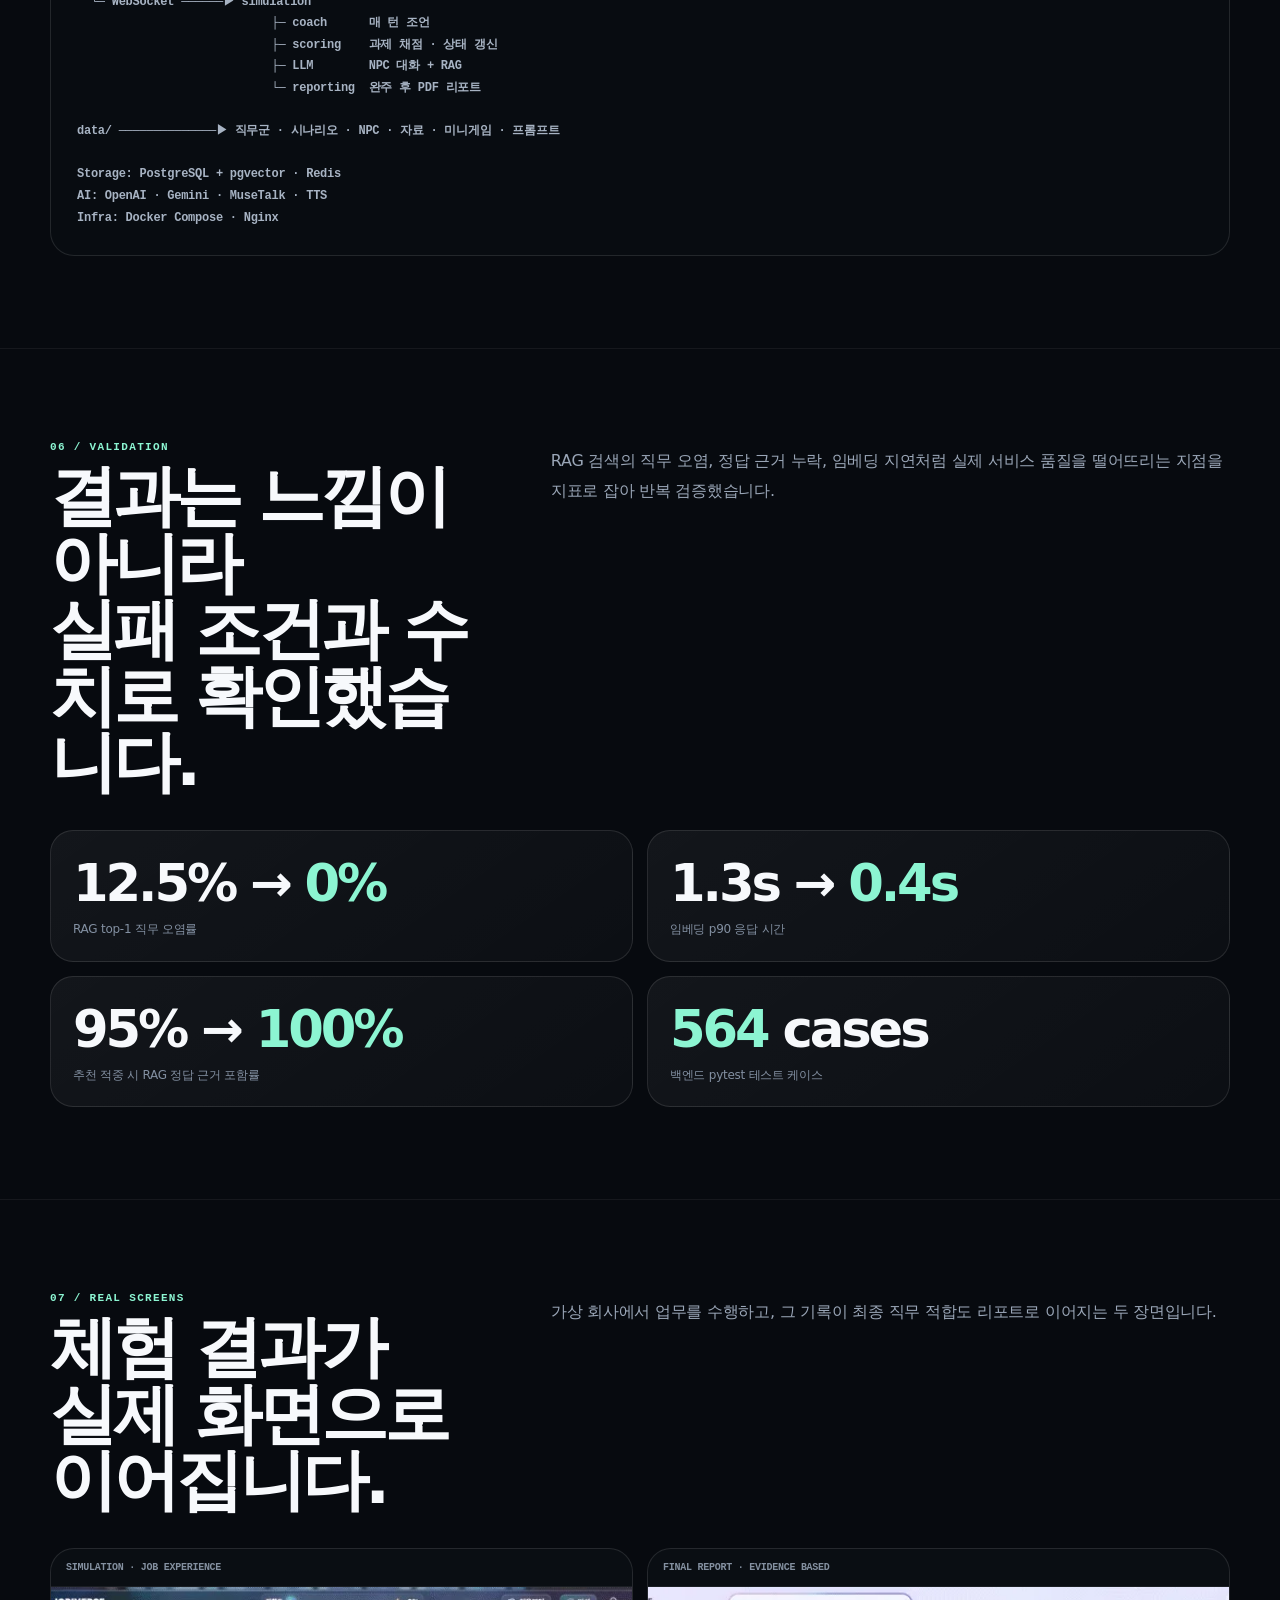
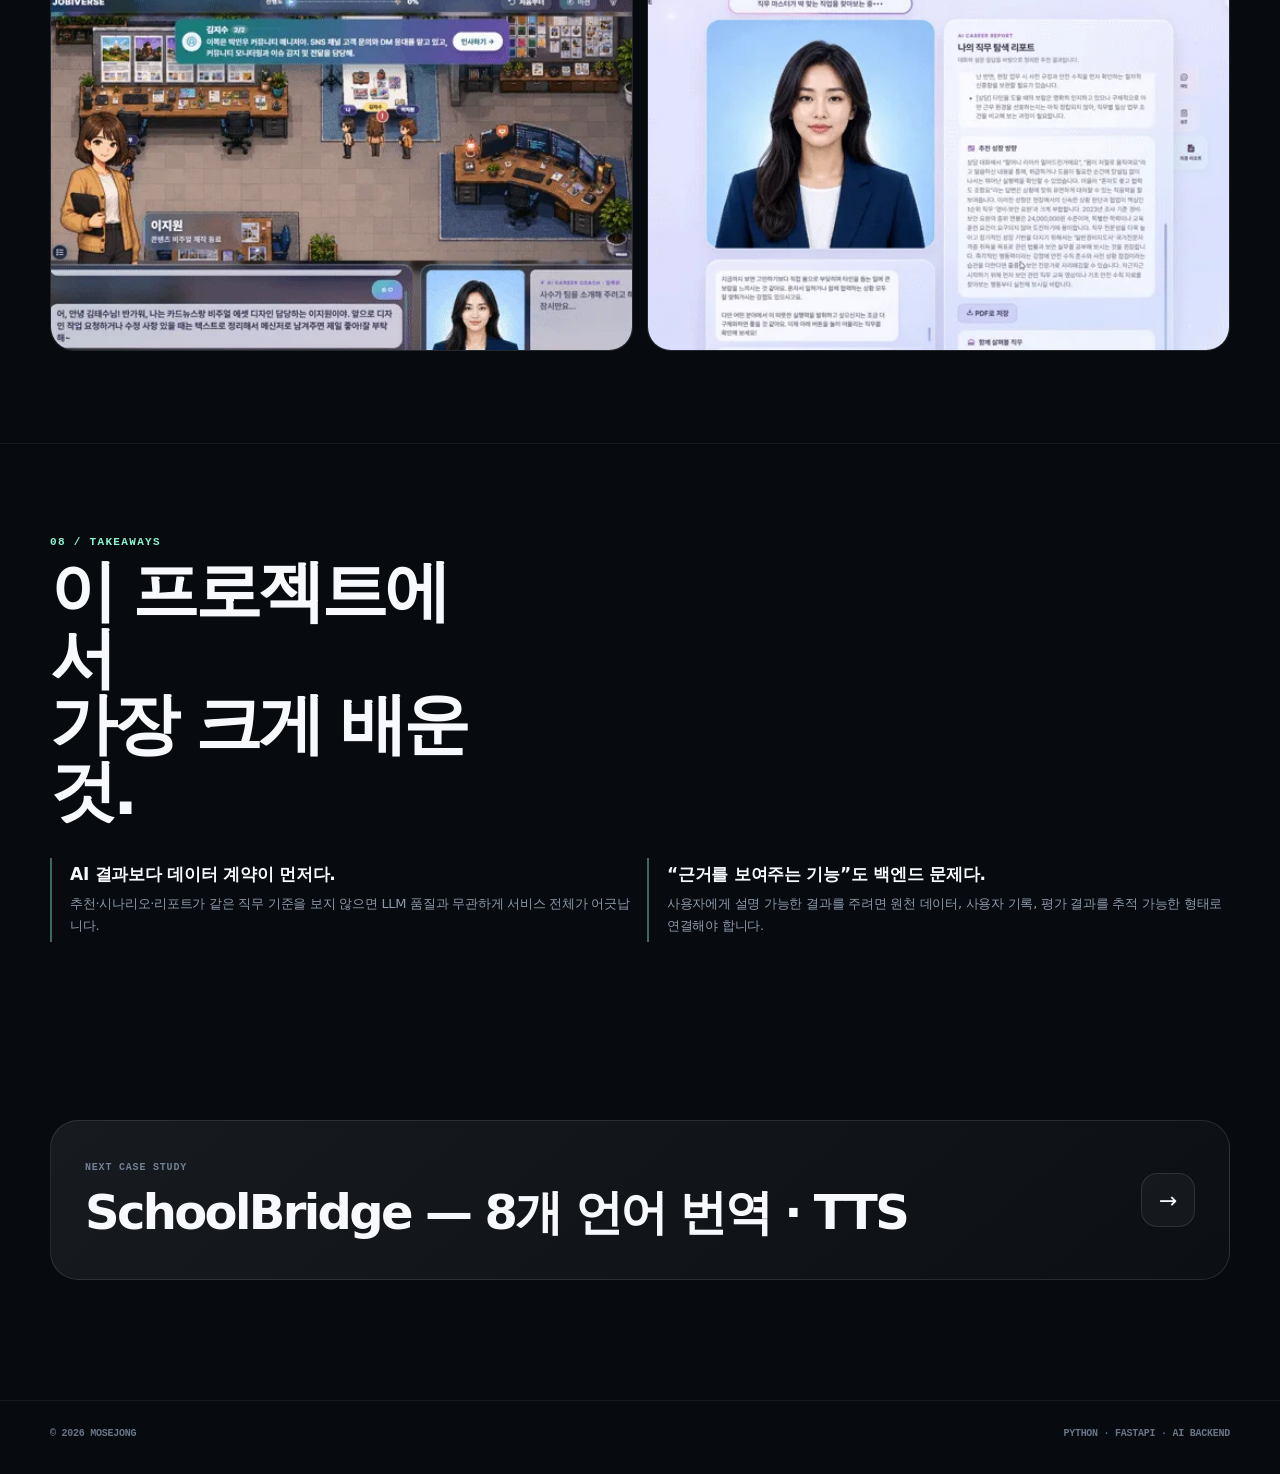
==== commit 91897ea2: "copy: tighten accuracy and ownership wording" ====
--- a/projects/jobiverse.html
+++ b/projects/jobiverse.html
@@ -1,4 +1,4 @@
-<!doctype html><html lang="ko"><head><meta charset="utf-8"><meta name="viewport" content="width=device-width,initial-scale=1,viewport-fit=cover"><meta name="theme-color" content="#070a0f"><meta name="description" content="AI 상담 → 가상 직무 체험 → 근거 기반 리포트로 이어지는 Jobiverse. Reporting · Data Pipeline 중심 Case Study."><meta property="og:title" content="Jobiverse Case Study | 모세종"><meta property="og:description" content="AI 상담 → 가상 직무 체험 → 근거 기반 리포트로 이어지는 Jobiverse. Reporting · Data Pipeline 중심 Case Study."><title>Jobiverse Case Study | 모세종</title><link rel="stylesheet" href="../assets/case-study.css"><!-- SEO_V11_START --><meta name="author" content="모세종"><link rel="canonical" href="https://mosejong.github.io/projects/jobiverse.html"><link rel="icon" href="/assets/favicon.svg" type="image/svg+xml"><meta property="og:type" content="article"><meta property="og:url" content="https://mosejong.github.io/projects/jobiverse.html"><meta property="og:image" content="https://mosejong.github.io/assets/og/jobiverse.png"><meta property="og:image:width" content="1200"><meta property="og:image:height" content="630"><meta property="og:locale" content="ko_KR"><meta name="twitter:card" content="summary_large_image"><meta name="twitter:title" content="Jobiverse Case Study | 모세종"><meta name="twitter:description" content="AI 상담 → 가상 직무 체험 → 근거 기반 리포트로 이어지는 Jobiverse. Reporting · Data Pipeline 중심 Case Study."><meta name="twitter:image" content="https://mosejong.github.io/assets/og/jobiverse.png"><script type="application/ld+json">{"@context":"https://schema.org","@type":"CreativeWork","name":"Jobiverse Case Study","author":{"@type":"Person","name":"모세종","url":"https://mosejong.github.io/"},"url":"https://mosejong.github.io/projects/jobiverse.html","image":"https://mosejong.github.io/assets/og/jobiverse.png","description":"AI 상담 → 가상 직무 체험 → 근거 기반 리포트로 이어지는 Jobiverse. Reporting · Data Pipeline 중심 Case Study."}</script><!-- SEO_V11_END --></head><body><div class="grid"></div><div class="light"></div><nav class="nav"><div class="navin"><a class="brand" href="../index.html"><span class="mark">MS</span><span>MOSEJONG</span></a><div class="navlinks"><a href="#problem">Problem</a><a href="#ownership">My Role</a><a href="#results">Results</a><a class="back" href="../index.html#projects">← Portfolio</a></div></div></nav><main><section class="hero"><div class="wrap hero-grid"><div><div class="eyebrow">01 / CASE STUDY · AI CAREER EXPERIENCE</div><h1>Jobiverse<span>나의 진로 아카데미아</span></h1><p class="lead">진로를 <strong>설명으로 고르는 것</strong>에서 끝내지 않고, AI와 상담하고 가상 회사에서 실제 업무를 체험한 뒤 <strong>행동 근거가 붙은 직무 적합도 리포트</strong>까지 이어지도록 만든 6인 팀 프로젝트입니다.</p><div class="badges"><span class="badge gold">🏆 KDT FINAL GRAND PRIZE</span><span class="badge">REPORTING · DATA PIPELINE</span><span class="badge">2026.06—07</span></div><div class="actions"><a class="btn primary" href="https://github.com/neunglog-sys/job_simulator" target="_blank" rel="noreferrer">GitHub ↗</a><a class="btn" href="#ownership">내 기여 보기 ↓</a></div></div><div class="hero-visual"><div class="visual-label"><i></i>REAL PROJECT DEMO · FINAL REPORT</div><div class="hero-media"><video class="media-video" data-demo-video muted loop playsinline preload="metadata" poster="../assets/projects/jobiverse-final-report-poster.webp" aria-label="Jobiverse 직무 적합도 리포트 실제 시연"><source src="../assets/projects/jobiverse-final-report.mp4" type="video/mp4"></video></div><div class="visual-footer"><span>38 JOB FAMILIES</span><span>37 SCENARIOS</span><span>204 JOBS</span><span>564 TESTS</span></div></div></div></section><div class="wrap stats"><div class="stat"><small>RAG job contamination</small><strong>12.5% → 0%</strong><p>top-1 직무 오염률 · 동등 청크 재분류</p></div><div class="stat"><small>embedding p90</small><strong>1.3s → 0.4s</strong><p>RAG 임베딩 병목 개선</p></div><div class="stat"><small>RAG evidence coverage</small><strong>95% → 100%</strong><p>추천 적중 시 정답 근거 포함률</p></div><div class="stat"><small>backend quality</small><strong>564 tests</strong><p>프로젝트 백엔드 테스트</p></div></div><section class="section" id="problem"><div class="wrap"><div class="section-head"><div><div class="section-no">01 / PROBLEM</div><h2>직무 정보는 많지만,<br>“나와 맞는지”는 알기 어렵습니다.</h2></div><p class="section-intro">적성검사는 성향을 알려주고 직무 소개는 업무 내용을 설명하지만, 실제로 <strong>업무를 해보는 경험</strong>과는 떨어져 있습니다. 인턴·현장실습은 직접 경험할 수 있지만 기회와 시간이 제한적이라는 문제에서 출발했습니다.</p></div><div class="split"><div class="card"><div class="label">BEFORE</div><h3>읽고 고르는 진로 탐색</h3><p>검사 결과와 직무 설명을 읽고 선택합니다. 성향 점수는 있지만 어떤 상황에서 잘했고 어디서 막혔는지 행동 근거가 부족합니다.</p></div><div class="card"><div class="label">AFTER</div><h3>해보고 고르는 진로 탐색</h3><p>상담에서 관심사를 정리하고 추천 직무의 가상 회사에 입장합니다. 사수·동료·고객과 상호작용하고 과제·미니게임을 수행한 기록이 최종 리포트의 근거가 됩니다.</p></div></div></div></section><section class="section"><div class="wrap"><div class="section-head"><div><div class="section-no">02 / USER JOURNEY</div><h2>상담부터 리포트까지<br>한 흐름으로 연결했습니다.</h2></div><p class="section-intro">추천 카드에서 끝나는 서비스가 아니라, <strong>추천 → 체험 → 평가 → 리포트</strong>가 끊기지 않도록 직무군과 시나리오를 연결했습니다.</p></div><div class="flow"><div class="flow-step"><b>01</b><strong>사전 설문</strong><span>35문항으로 흥미·성향 확인</span></div><div class="flow-step"><b>02</b><strong>AI 상담</strong><span>아바타와 음성·텍스트 상담</span></div><div class="flow-step"><b>03</b><strong>직무 추천</strong><span>상담 발화를 추천 근거로 인용</span></div><div class="flow-step"><b>04</b><strong>가상 회사 체험</strong><span>NPC·과제·미니게임 수행</span></div><div class="flow-step"><b>05</b><strong>적합도 리포트</strong><span>역량 레이더·미션 평가·근거</span></div></div></div></section><section class="section"><div class="wrap"><div class="section-head"><div><div class="section-no">03 / DESIGN DECISIONS</div><h2>기능보다 먼저<br>데이터 연결 규칙을 정했습니다.</h2></div><p class="section-intro">추천 결과와 체험 콘텐츠가 따로 놀면 사용자는 “왜 이 직무를 추천받았고 왜 이 체험을 하는지” 이해하기 어렵습니다. 그래서 연결 단위를 먼저 고정했습니다.</p></div><div class="decision-grid"><div class="decision"><div class="num">DECISION 01</div><h3>추천 단위 = 직무군</h3><p>세부직업 단위로는 체험 시나리오를 1:1 연결하기 어려워 추천 단위를 직무군으로 통일했습니다. 세부직업은 상담과 리포트 근거로 유지했습니다.</p></div><div class="decision"><div class="num">DECISION 02</div><h3>직무군 ↔ 시나리오 1:1</h3><p>추천 카드에서 바로 체험으로 입장할 수 있도록 직무군과 시나리오를 직접 매핑했습니다. 38개 직무군 중 37개 시나리오를 연결했습니다.</p></div><div class="decision"><div class="num">DECISION 03</div><h3>콘텐츠와 코드를 분리</h3><p>시나리오·NPC·자료·미니게임·프롬프트·추천 원장을 data/에 분리해 게임 콘텐츠 변경이 백엔드 코드 수정으로 번지는 범위를 줄였습니다.</p></div></div></div></section><section class="section" id="ownership"><div class="wrap"><div class="section-head"><div><div class="section-no">04 / MY OWNERSHIP</div><h2>점수를 보여주는 리포트가 아니라,<br>“왜 이 점수인지” 설명하게 했습니다.</h2></div><p class="section-intro"><strong>Reporting · Data Pipeline</strong>에서 체험 결과를 설명 가능한 리포트로 바꾸고, 추천·외부 데이터·CI 검증 흐름을 연결했습니다.</p></div><div class="ownership"><div class="card owned-big"><div><div class="label">MY ROLE</div><h3>Reporting<br>· Data Pipeline</h3></div><p class="quote">상담에서 한 말과 체험에서 한 행동을 근거로 연결해, 사용자가 점수의 이유를 직접 확인할 수 있게 했습니다.</p></div><div class="owned-list"><div class="owned-item"><i>01</i><div><strong>직무 적합도 리포트 설계</strong><span>역량 레이더, AI 해석, 미션 평가, 근거 각주, PDF 출력 흐름</span></div></div><div class="owned-item"><i>02</i><div><strong>추천 근거 개인화</strong><span>사용자 상담 맥락과 직무 데이터를 연결해 추천 이유를 사용자 언어로 설명</span></div></div><div class="owned-item"><i>03</i><div><strong>외부 진로 데이터 연결</strong><span>커리어넷 진로심리검사 연동과 서비스 내 진단·추천 흐름 연결</span></div></div><div class="owned-item"><i>04</i><div><strong>데이터 정합성 · CI</strong><span>직무군·세부직업·시나리오 연결이 어긋나는 문제를 테스트와 GitHub Actions로 감시</span></div></div></div></div></div></section><section class="section"><div class="wrap"><div class="section-head"><div><div class="section-no">05 / ARCHITECTURE</div><h2>REST와 WebSocket을 나눠<br>상담과 실시간 체험을 연결했습니다.</h2></div><p class="section-intro">랜딩·상담·추천은 REST, 시나리오 게임은 WebSocket으로 연결하고 FastAPI 도메인 계층에서 코치·채점·LLM·리포팅으로 분기합니다.</p></div><div class="architecture"><div class="arch-bar"><span class="dots"><i></i><i></i><i></i></span><span>service-flow.txt</span></div><pre>Browser
+<!doctype html><html lang="ko"><head><meta charset="utf-8"><meta name="viewport" content="width=device-width,initial-scale=1,viewport-fit=cover"><meta name="theme-color" content="#070a0f"><meta name="description" content="AI 상담 → 가상 직무 체험 → 근거 기반 리포트로 이어지는 Jobiverse. Reporting · Data Pipeline 중심 Case Study."><meta property="og:title" content="Jobiverse Case Study | 모세종"><meta property="og:description" content="AI 상담 → 가상 직무 체험 → 근거 기반 리포트로 이어지는 Jobiverse. Reporting · Data Pipeline 중심 Case Study."><title>Jobiverse Case Study | 모세종</title><link rel="stylesheet" href="../assets/case-study.css"><!-- SEO_V11_START --><meta name="author" content="모세종"><link rel="canonical" href="https://mosejong.github.io/projects/jobiverse.html"><link rel="icon" href="/assets/favicon.svg" type="image/svg+xml"><meta property="og:type" content="article"><meta property="og:url" content="https://mosejong.github.io/projects/jobiverse.html"><meta property="og:image" content="https://mosejong.github.io/assets/og/jobiverse.png"><meta property="og:image:width" content="1200"><meta property="og:image:height" content="630"><meta property="og:locale" content="ko_KR"><meta name="twitter:card" content="summary_large_image"><meta name="twitter:title" content="Jobiverse Case Study | 모세종"><meta name="twitter:description" content="AI 상담 → 가상 직무 체험 → 근거 기반 리포트로 이어지는 Jobiverse. Reporting · Data Pipeline 중심 Case Study."><meta name="twitter:image" content="https://mosejong.github.io/assets/og/jobiverse.png"><script type="application/ld+json">{"@context":"https://schema.org","@type":"CreativeWork","name":"Jobiverse Case Study","author":{"@type":"Person","name":"모세종","url":"https://mosejong.github.io/"},"url":"https://mosejong.github.io/projects/jobiverse.html","image":"https://mosejong.github.io/assets/og/jobiverse.png","description":"AI 상담 → 가상 직무 체험 → 근거 기반 리포트로 이어지는 Jobiverse. Reporting · Data Pipeline 중심 Case Study."}</script><!-- SEO_V11_END --></head><body><div class="grid"></div><div class="light"></div><nav class="nav"><div class="navin"><a class="brand" href="../index.html"><span class="mark">MS</span><span>MOSEJONG</span></a><div class="navlinks"><a href="#problem">Problem</a><a href="#ownership">My Role</a><a href="#results">Results</a><a class="back" href="../index.html#projects">← Portfolio</a></div></div></nav><main><section class="hero"><div class="wrap hero-grid"><div><div class="eyebrow">01 / CASE STUDY · AI CAREER EXPERIENCE</div><h1>Jobiverse<span>나의 진로 아카데미아</span></h1><p class="lead">진로를 <strong>설명으로 고르는 것</strong>에서 끝내지 않고, AI와 상담하고 가상 회사에서 직무 과제를 수행한 뒤 <strong>행동 근거가 붙은 직무 적합도 리포트</strong>까지 이어지도록 만든 6인 팀 프로젝트입니다.</p><div class="badges"><span class="badge gold">🏆 KDT FINAL GRAND PRIZE</span><span class="badge">REPORTING · DATA PIPELINE</span><span class="badge">2026.06—07</span></div><div class="actions"><a class="btn primary" href="https://github.com/neunglog-sys/job_simulator" target="_blank" rel="noreferrer">GitHub ↗</a><a class="btn" href="#ownership">내 기여 보기 ↓</a></div></div><div class="hero-visual"><div class="visual-label"><i></i>REAL PROJECT DEMO · FINAL REPORT</div><div class="hero-media"><video class="media-video" data-demo-video muted loop playsinline preload="metadata" poster="../assets/projects/jobiverse-final-report-poster.webp" aria-label="Jobiverse 직무 적합도 리포트 실제 시연"><source src="../assets/projects/jobiverse-final-report.mp4" type="video/mp4"></video></div><div class="visual-footer"><span>38 JOB FAMILIES</span><span>37 SCENARIOS</span><span>204 JOBS</span><span>564 TESTS</span></div></div></div></section><div class="wrap stats"><div class="stat"><small>RAG job contamination</small><strong>12.5% → 0%</strong><p>top-1 직무 오염률 · 동등 청크 재분류</p></div><div class="stat"><small>embedding p90</small><strong>1.3s → 0.4s</strong><p>RAG 임베딩 병목 개선</p></div><div class="stat"><small>RAG evidence coverage</small><strong>95% → 100%</strong><p>추천 적중 시 정답 근거 포함률</p></div><div class="stat"><small>backend quality</small><strong>564 tests</strong><p>프로젝트 백엔드 테스트</p></div></div><section class="section" id="problem"><div class="wrap"><div class="section-head"><div><div class="section-no">01 / PROBLEM</div><h2>직무 정보는 많지만,<br>“나와 맞는지”는 알기 어렵습니다.</h2></div><p class="section-intro">적성검사는 성향을 알려주고 직무 소개는 업무 내용을 설명하지만, 실제로 <strong>업무를 해보는 경험</strong>과는 떨어져 있습니다. 인턴·현장실습은 직접 경험할 수 있지만 기회와 시간이 제한적이라는 문제에서 출발했습니다.</p></div><div class="split"><div class="card"><div class="label">BEFORE</div><h3>읽고 고르는 진로 탐색</h3><p>검사 결과와 직무 설명을 읽고 선택합니다. 성향 점수는 있지만 어떤 상황에서 잘했고 어디서 막혔는지 행동 근거가 부족합니다.</p></div><div class="card"><div class="label">AFTER</div><h3>해보고 고르는 진로 탐색</h3><p>상담에서 관심사를 정리하고 추천 직무의 가상 회사에 입장합니다. 사수·동료·고객과 상호작용하고 과제·미니게임을 수행한 기록이 최종 리포트의 근거가 됩니다.</p></div></div></div></section><section class="section"><div class="wrap"><div class="section-head"><div><div class="section-no">02 / USER JOURNEY</div><h2>상담부터 리포트까지<br>한 흐름으로 연결했습니다.</h2></div><p class="section-intro">추천 카드에서 끝나는 서비스가 아니라, <strong>추천 → 체험 → 평가 → 리포트</strong>가 끊기지 않도록 직무군과 시나리오를 연결했습니다.</p></div><div class="flow"><div class="flow-step"><b>01</b><strong>사전 설문</strong><span>35문항으로 흥미·성향 확인</span></div><div class="flow-step"><b>02</b><strong>AI 상담</strong><span>아바타와 음성·텍스트 상담</span></div><div class="flow-step"><b>03</b><strong>직무 추천</strong><span>상담 발화를 추천 근거로 인용</span></div><div class="flow-step"><b>04</b><strong>가상 회사 체험</strong><span>NPC·과제·미니게임 수행</span></div><div class="flow-step"><b>05</b><strong>적합도 리포트</strong><span>역량 레이더·미션 평가·근거</span></div></div></div></section><section class="section"><div class="wrap"><div class="section-head"><div><div class="section-no">03 / DESIGN DECISIONS</div><h2>기능보다 먼저<br>데이터 연결 규칙을 정했습니다.</h2></div><p class="section-intro">추천 결과와 체험 콘텐츠가 따로 놀면 사용자는 “왜 이 직무를 추천받았고 왜 이 체험을 하는지” 이해하기 어렵습니다. 그래서 연결 단위를 먼저 고정했습니다.</p></div><div class="decision-grid"><div class="decision"><div class="num">DECISION 01</div><h3>추천 단위 = 직무군</h3><p>세부직업 단위로는 체험 시나리오를 1:1 연결하기 어려워 추천 단위를 직무군으로 통일했습니다. 세부직업은 상담과 리포트 근거로 유지했습니다.</p></div><div class="decision"><div class="num">DECISION 02</div><h3>직무군 ↔ 시나리오 1:1</h3><p>추천 카드에서 바로 체험으로 입장할 수 있도록 직무군과 시나리오를 직접 매핑했습니다. 38개 직무군 중 37개 시나리오를 연결했습니다.</p></div><div class="decision"><div class="num">DECISION 03</div><h3>콘텐츠와 코드를 분리</h3><p>시나리오·NPC·자료·미니게임·프롬프트·추천 원장을 data/에 분리해 게임 콘텐츠 변경이 백엔드 코드 수정으로 번지는 범위를 줄였습니다.</p></div></div></div></section><section class="section" id="ownership"><div class="wrap"><div class="section-head"><div><div class="section-no">04 / MY OWNERSHIP</div><h2>점수를 보여주는 리포트가 아니라,<br>“왜 이 점수인지” 설명하게 했습니다.</h2></div><p class="section-intro"><strong>Reporting · Data Pipeline</strong>에서 체험 결과를 설명 가능한 리포트로 바꾸고, 추천·외부 데이터·CI 검증 흐름을 연결했습니다.</p></div><div class="ownership"><div class="card owned-big"><div><div class="label">MY ROLE</div><h3>Reporting<br>· Data Pipeline</h3></div><p class="quote">상담에서 한 말과 체험에서 한 행동을 근거로 연결해, 사용자가 점수의 이유를 직접 확인할 수 있게 했습니다.</p></div><div class="owned-list"><div class="owned-item"><i>01</i><div><strong>직무 적합도 리포트 설계</strong><span>역량 레이더, AI 해석, 미션 평가, 근거 각주, PDF 출력 흐름</span></div></div><div class="owned-item"><i>02</i><div><strong>추천 근거 개인화</strong><span>사용자 상담 맥락과 직무 데이터를 연결해 추천 이유를 사용자 언어로 설명</span></div></div><div class="owned-item"><i>03</i><div><strong>외부 진로 데이터 연결</strong><span>커리어넷 진로심리검사 연동과 서비스 내 진단·추천 흐름 연결</span></div></div><div class="owned-item"><i>04</i><div><strong>데이터 정합성 · CI</strong><span>직무군·세부직업·시나리오 연결이 어긋나는 문제를 테스트와 GitHub Actions에서 자동 검증</span></div></div></div></div></div></section><section class="section"><div class="wrap"><div class="section-head"><div><div class="section-no">05 / ARCHITECTURE</div><h2>REST와 WebSocket을 나눠<br>상담과 실시간 체험을 연결했습니다.</h2></div><p class="section-intro">랜딩·상담·추천은 REST, 시나리오 게임은 WebSocket으로 연결하고 FastAPI 도메인 계층에서 코치·채점·LLM·리포팅으로 분기합니다.</p></div><div class="architecture"><div class="arch-bar"><span class="dots"><i></i><i></i><i></i></span><span>service-flow.txt</span></div><pre>Browser
   ├─ REST ───────────▶ auth · profile · consultation · recommendation
   │                         ├─ LLM: 상담 · 추천 근거
   │                         └─ PostgreSQL
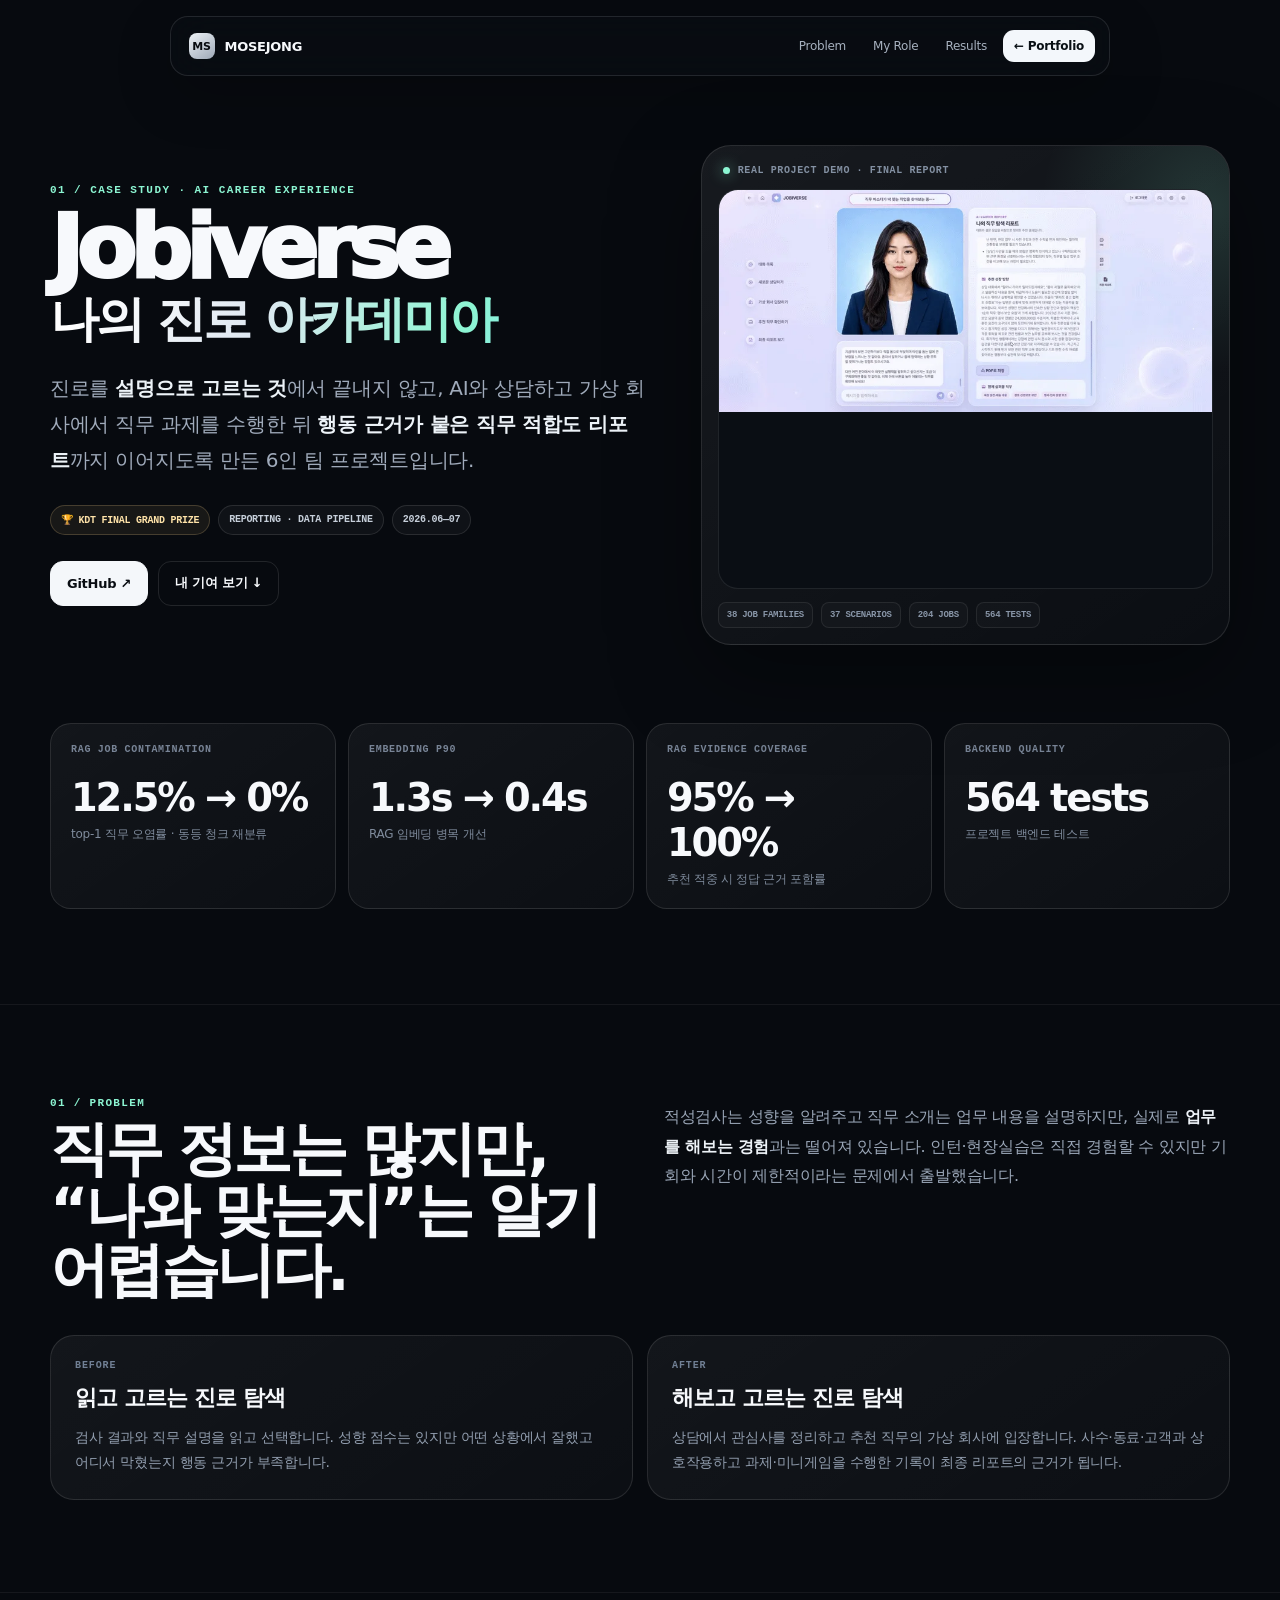
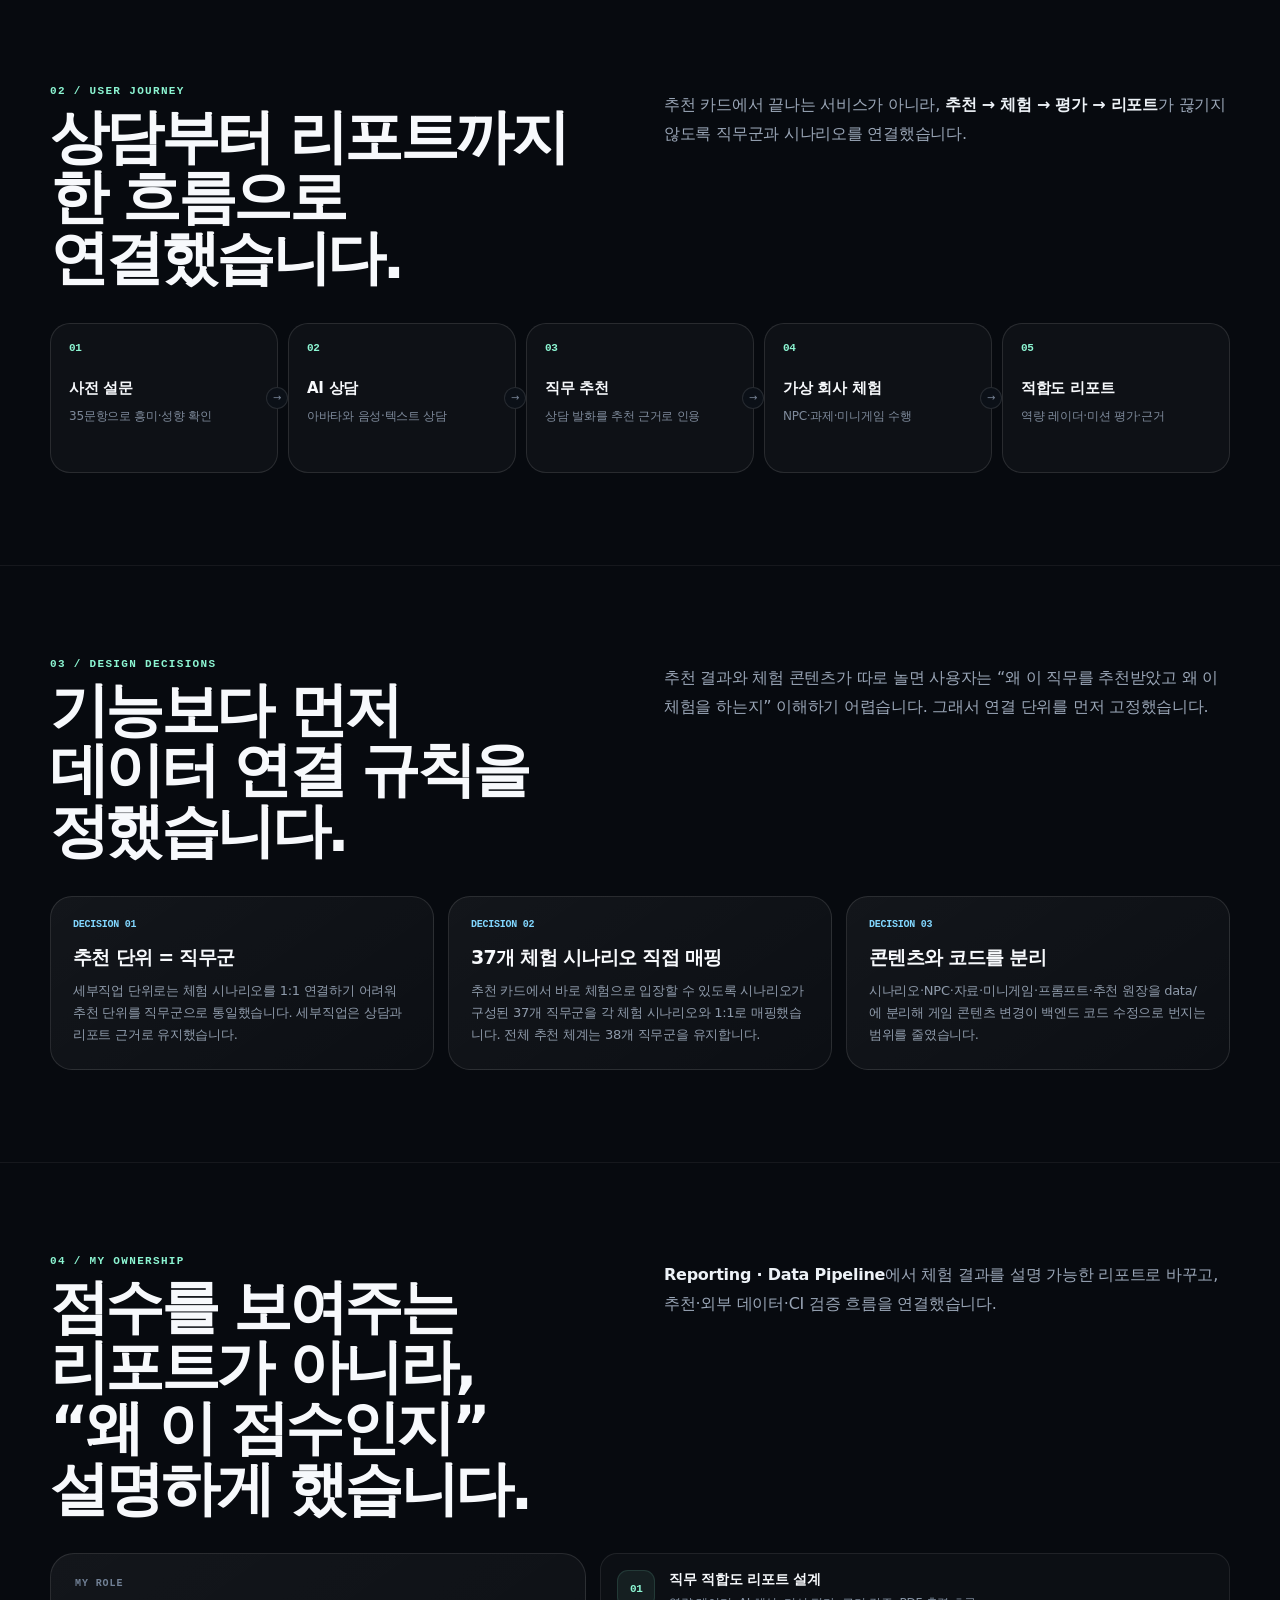
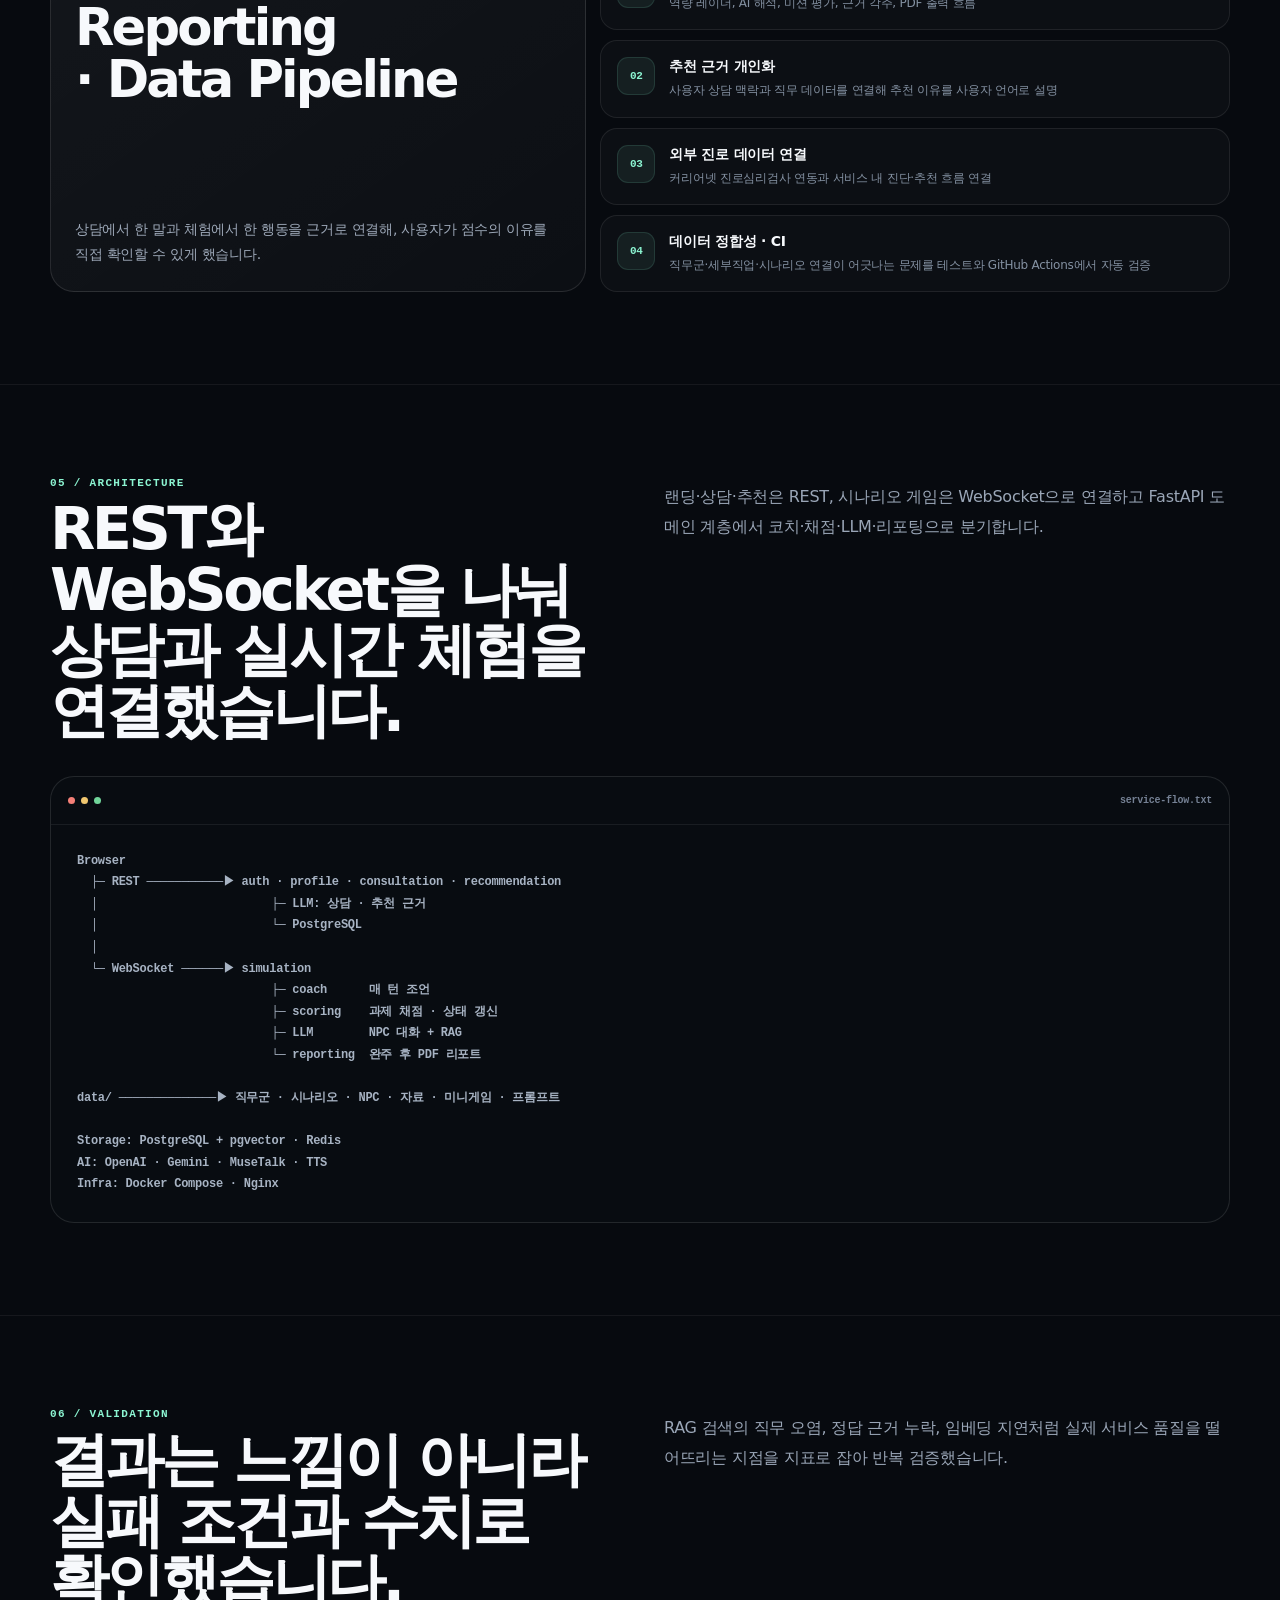
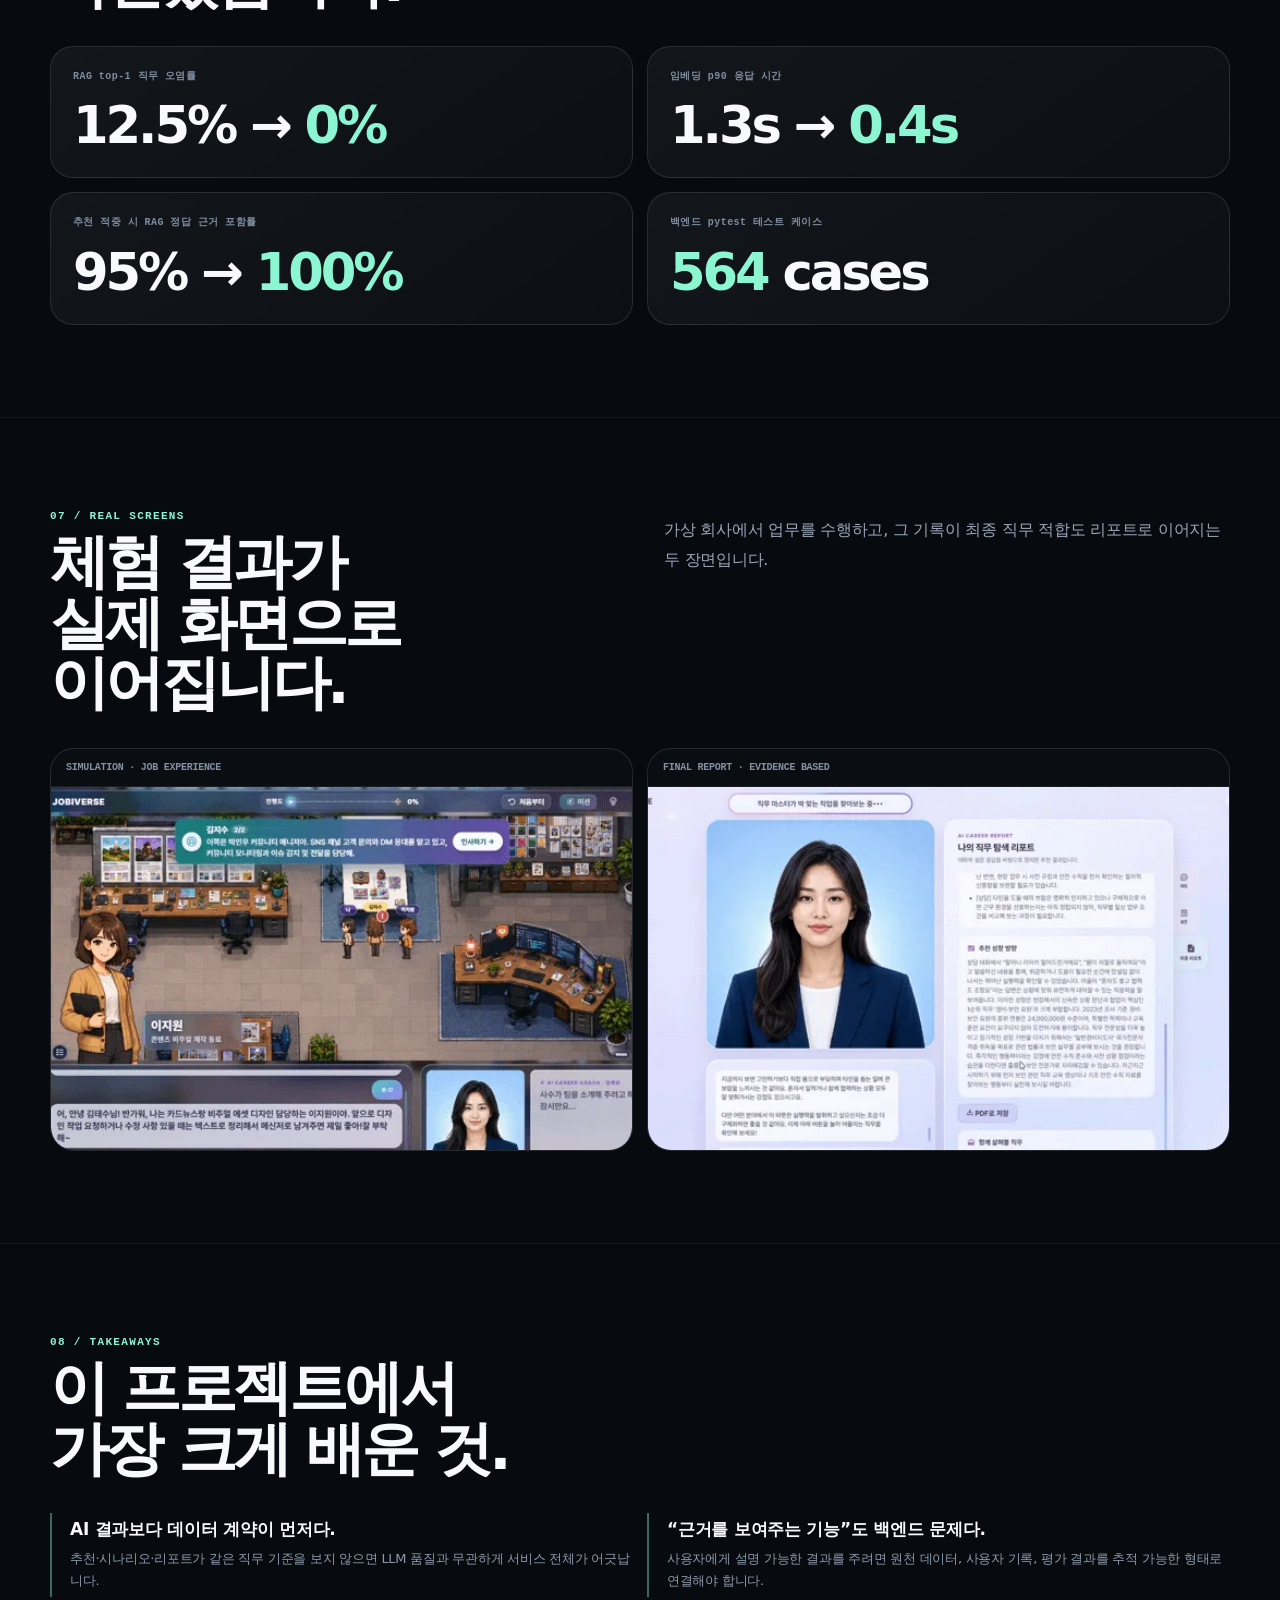
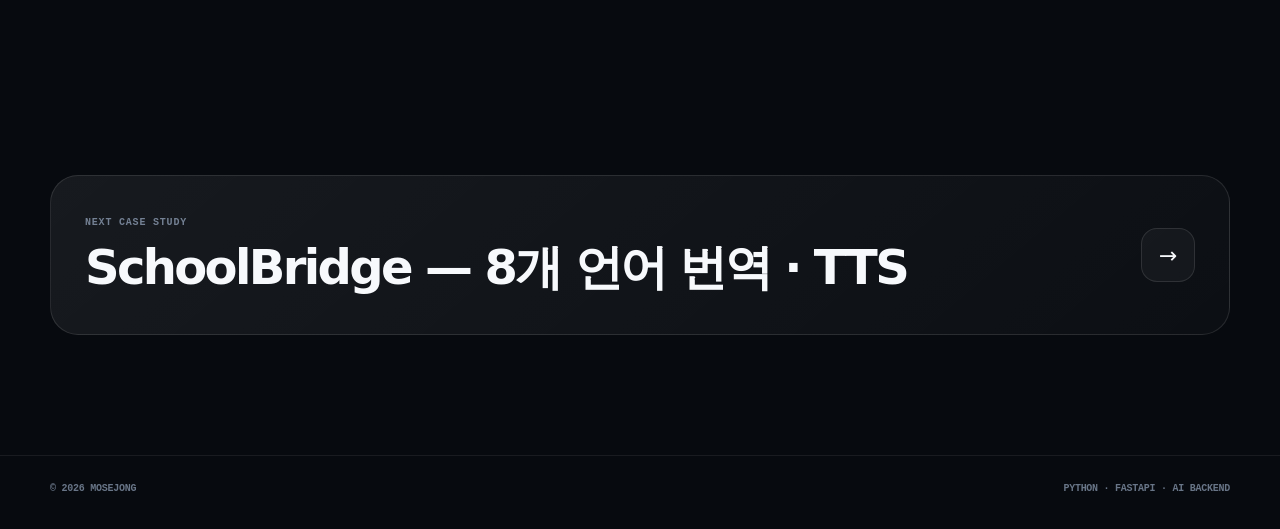
==== commit a7bf8c3e: "fix: finalize portfolio copy accuracy" ====
--- a/projects/jobiverse.html
+++ b/projects/jobiverse.html
@@ -1,4 +1,4 @@
-<!doctype html><html lang="ko"><head><meta charset="utf-8"><meta name="viewport" content="width=device-width,initial-scale=1,viewport-fit=cover"><meta name="theme-color" content="#070a0f"><meta name="description" content="AI 상담 → 가상 직무 체험 → 근거 기반 리포트로 이어지는 Jobiverse. Reporting · Data Pipeline 중심 Case Study."><meta property="og:title" content="Jobiverse Case Study | 모세종"><meta property="og:description" content="AI 상담 → 가상 직무 체험 → 근거 기반 리포트로 이어지는 Jobiverse. Reporting · Data Pipeline 중심 Case Study."><title>Jobiverse Case Study | 모세종</title><link rel="stylesheet" href="../assets/case-study.css"><!-- SEO_V11_START --><meta name="author" content="모세종"><link rel="canonical" href="https://mosejong.github.io/projects/jobiverse.html"><link rel="icon" href="/assets/favicon.svg" type="image/svg+xml"><meta property="og:type" content="article"><meta property="og:url" content="https://mosejong.github.io/projects/jobiverse.html"><meta property="og:image" content="https://mosejong.github.io/assets/og/jobiverse.png"><meta property="og:image:width" content="1200"><meta property="og:image:height" content="630"><meta property="og:locale" content="ko_KR"><meta name="twitter:card" content="summary_large_image"><meta name="twitter:title" content="Jobiverse Case Study | 모세종"><meta name="twitter:description" content="AI 상담 → 가상 직무 체험 → 근거 기반 리포트로 이어지는 Jobiverse. Reporting · Data Pipeline 중심 Case Study."><meta name="twitter:image" content="https://mosejong.github.io/assets/og/jobiverse.png"><script type="application/ld+json">{"@context":"https://schema.org","@type":"CreativeWork","name":"Jobiverse Case Study","author":{"@type":"Person","name":"모세종","url":"https://mosejong.github.io/"},"url":"https://mosejong.github.io/projects/jobiverse.html","image":"https://mosejong.github.io/assets/og/jobiverse.png","description":"AI 상담 → 가상 직무 체험 → 근거 기반 리포트로 이어지는 Jobiverse. Reporting · Data Pipeline 중심 Case Study."}</script><!-- SEO_V11_END --></head><body><div class="grid"></div><div class="light"></div><nav class="nav"><div class="navin"><a class="brand" href="../index.html"><span class="mark">MS</span><span>MOSEJONG</span></a><div class="navlinks"><a href="#problem">Problem</a><a href="#ownership">My Role</a><a href="#results">Results</a><a class="back" href="../index.html#projects">← Portfolio</a></div></div></nav><main><section class="hero"><div class="wrap hero-grid"><div><div class="eyebrow">01 / CASE STUDY · AI CAREER EXPERIENCE</div><h1>Jobiverse<span>나의 진로 아카데미아</span></h1><p class="lead">진로를 <strong>설명으로 고르는 것</strong>에서 끝내지 않고, AI와 상담하고 가상 회사에서 직무 과제를 수행한 뒤 <strong>행동 근거가 붙은 직무 적합도 리포트</strong>까지 이어지도록 만든 6인 팀 프로젝트입니다.</p><div class="badges"><span class="badge gold">🏆 KDT FINAL GRAND PRIZE</span><span class="badge">REPORTING · DATA PIPELINE</span><span class="badge">2026.06—07</span></div><div class="actions"><a class="btn primary" href="https://github.com/neunglog-sys/job_simulator" target="_blank" rel="noreferrer">GitHub ↗</a><a class="btn" href="#ownership">내 기여 보기 ↓</a></div></div><div class="hero-visual"><div class="visual-label"><i></i>REAL PROJECT DEMO · FINAL REPORT</div><div class="hero-media"><video class="media-video" data-demo-video muted loop playsinline preload="metadata" poster="../assets/projects/jobiverse-final-report-poster.webp" aria-label="Jobiverse 직무 적합도 리포트 실제 시연"><source src="../assets/projects/jobiverse-final-report.mp4" type="video/mp4"></video></div><div class="visual-footer"><span>38 JOB FAMILIES</span><span>37 SCENARIOS</span><span>204 JOBS</span><span>564 TESTS</span></div></div></div></section><div class="wrap stats"><div class="stat"><small>RAG job contamination</small><strong>12.5% → 0%</strong><p>top-1 직무 오염률 · 동등 청크 재분류</p></div><div class="stat"><small>embedding p90</small><strong>1.3s → 0.4s</strong><p>RAG 임베딩 병목 개선</p></div><div class="stat"><small>RAG evidence coverage</small><strong>95% → 100%</strong><p>추천 적중 시 정답 근거 포함률</p></div><div class="stat"><small>backend quality</small><strong>564 tests</strong><p>프로젝트 백엔드 테스트</p></div></div><section class="section" id="problem"><div class="wrap"><div class="section-head"><div><div class="section-no">01 / PROBLEM</div><h2>직무 정보는 많지만,<br>“나와 맞는지”는 알기 어렵습니다.</h2></div><p class="section-intro">적성검사는 성향을 알려주고 직무 소개는 업무 내용을 설명하지만, 실제로 <strong>업무를 해보는 경험</strong>과는 떨어져 있습니다. 인턴·현장실습은 직접 경험할 수 있지만 기회와 시간이 제한적이라는 문제에서 출발했습니다.</p></div><div class="split"><div class="card"><div class="label">BEFORE</div><h3>읽고 고르는 진로 탐색</h3><p>검사 결과와 직무 설명을 읽고 선택합니다. 성향 점수는 있지만 어떤 상황에서 잘했고 어디서 막혔는지 행동 근거가 부족합니다.</p></div><div class="card"><div class="label">AFTER</div><h3>해보고 고르는 진로 탐색</h3><p>상담에서 관심사를 정리하고 추천 직무의 가상 회사에 입장합니다. 사수·동료·고객과 상호작용하고 과제·미니게임을 수행한 기록이 최종 리포트의 근거가 됩니다.</p></div></div></div></section><section class="section"><div class="wrap"><div class="section-head"><div><div class="section-no">02 / USER JOURNEY</div><h2>상담부터 리포트까지<br>한 흐름으로 연결했습니다.</h2></div><p class="section-intro">추천 카드에서 끝나는 서비스가 아니라, <strong>추천 → 체험 → 평가 → 리포트</strong>가 끊기지 않도록 직무군과 시나리오를 연결했습니다.</p></div><div class="flow"><div class="flow-step"><b>01</b><strong>사전 설문</strong><span>35문항으로 흥미·성향 확인</span></div><div class="flow-step"><b>02</b><strong>AI 상담</strong><span>아바타와 음성·텍스트 상담</span></div><div class="flow-step"><b>03</b><strong>직무 추천</strong><span>상담 발화를 추천 근거로 인용</span></div><div class="flow-step"><b>04</b><strong>가상 회사 체험</strong><span>NPC·과제·미니게임 수행</span></div><div class="flow-step"><b>05</b><strong>적합도 리포트</strong><span>역량 레이더·미션 평가·근거</span></div></div></div></section><section class="section"><div class="wrap"><div class="section-head"><div><div class="section-no">03 / DESIGN DECISIONS</div><h2>기능보다 먼저<br>데이터 연결 규칙을 정했습니다.</h2></div><p class="section-intro">추천 결과와 체험 콘텐츠가 따로 놀면 사용자는 “왜 이 직무를 추천받았고 왜 이 체험을 하는지” 이해하기 어렵습니다. 그래서 연결 단위를 먼저 고정했습니다.</p></div><div class="decision-grid"><div class="decision"><div class="num">DECISION 01</div><h3>추천 단위 = 직무군</h3><p>세부직업 단위로는 체험 시나리오를 1:1 연결하기 어려워 추천 단위를 직무군으로 통일했습니다. 세부직업은 상담과 리포트 근거로 유지했습니다.</p></div><div class="decision"><div class="num">DECISION 02</div><h3>직무군 ↔ 시나리오 1:1</h3><p>추천 카드에서 바로 체험으로 입장할 수 있도록 직무군과 시나리오를 직접 매핑했습니다. 38개 직무군 중 37개 시나리오를 연결했습니다.</p></div><div class="decision"><div class="num">DECISION 03</div><h3>콘텐츠와 코드를 분리</h3><p>시나리오·NPC·자료·미니게임·프롬프트·추천 원장을 data/에 분리해 게임 콘텐츠 변경이 백엔드 코드 수정으로 번지는 범위를 줄였습니다.</p></div></div></div></section><section class="section" id="ownership"><div class="wrap"><div class="section-head"><div><div class="section-no">04 / MY OWNERSHIP</div><h2>점수를 보여주는 리포트가 아니라,<br>“왜 이 점수인지” 설명하게 했습니다.</h2></div><p class="section-intro"><strong>Reporting · Data Pipeline</strong>에서 체험 결과를 설명 가능한 리포트로 바꾸고, 추천·외부 데이터·CI 검증 흐름을 연결했습니다.</p></div><div class="ownership"><div class="card owned-big"><div><div class="label">MY ROLE</div><h3>Reporting<br>· Data Pipeline</h3></div><p class="quote">상담에서 한 말과 체험에서 한 행동을 근거로 연결해, 사용자가 점수의 이유를 직접 확인할 수 있게 했습니다.</p></div><div class="owned-list"><div class="owned-item"><i>01</i><div><strong>직무 적합도 리포트 설계</strong><span>역량 레이더, AI 해석, 미션 평가, 근거 각주, PDF 출력 흐름</span></div></div><div class="owned-item"><i>02</i><div><strong>추천 근거 개인화</strong><span>사용자 상담 맥락과 직무 데이터를 연결해 추천 이유를 사용자 언어로 설명</span></div></div><div class="owned-item"><i>03</i><div><strong>외부 진로 데이터 연결</strong><span>커리어넷 진로심리검사 연동과 서비스 내 진단·추천 흐름 연결</span></div></div><div class="owned-item"><i>04</i><div><strong>데이터 정합성 · CI</strong><span>직무군·세부직업·시나리오 연결이 어긋나는 문제를 테스트와 GitHub Actions에서 자동 검증</span></div></div></div></div></div></section><section class="section"><div class="wrap"><div class="section-head"><div><div class="section-no">05 / ARCHITECTURE</div><h2>REST와 WebSocket을 나눠<br>상담과 실시간 체험을 연결했습니다.</h2></div><p class="section-intro">랜딩·상담·추천은 REST, 시나리오 게임은 WebSocket으로 연결하고 FastAPI 도메인 계층에서 코치·채점·LLM·리포팅으로 분기합니다.</p></div><div class="architecture"><div class="arch-bar"><span class="dots"><i></i><i></i><i></i></span><span>service-flow.txt</span></div><pre>Browser
+<!doctype html><html lang="ko"><head><meta charset="utf-8"><meta name="viewport" content="width=device-width,initial-scale=1,viewport-fit=cover"><meta name="theme-color" content="#070a0f"><meta name="description" content="AI 상담 → 가상 직무 체험 → 근거 기반 리포트로 이어지는 Jobiverse. Reporting · Data Pipeline 중심 Case Study."><meta property="og:title" content="Jobiverse Case Study | 모세종"><meta property="og:description" content="AI 상담 → 가상 직무 체험 → 근거 기반 리포트로 이어지는 Jobiverse. Reporting · Data Pipeline 중심 Case Study."><title>Jobiverse Case Study | 모세종</title><link rel="stylesheet" href="../assets/case-study.css"><!-- SEO_V11_START --><meta name="author" content="모세종"><link rel="canonical" href="https://mosejong.github.io/projects/jobiverse.html"><link rel="icon" href="/assets/favicon.svg" type="image/svg+xml"><meta property="og:type" content="article"><meta property="og:url" content="https://mosejong.github.io/projects/jobiverse.html"><meta property="og:image" content="https://mosejong.github.io/assets/og/jobiverse.png"><meta property="og:image:width" content="1200"><meta property="og:image:height" content="630"><meta property="og:locale" content="ko_KR"><meta name="twitter:card" content="summary_large_image"><meta name="twitter:title" content="Jobiverse Case Study | 모세종"><meta name="twitter:description" content="AI 상담 → 가상 직무 체험 → 근거 기반 리포트로 이어지는 Jobiverse. Reporting · Data Pipeline 중심 Case Study."><meta name="twitter:image" content="https://mosejong.github.io/assets/og/jobiverse.png"><script type="application/ld+json">{"@context":"https://schema.org","@type":"CreativeWork","name":"Jobiverse Case Study","author":{"@type":"Person","name":"모세종","url":"https://mosejong.github.io/"},"url":"https://mosejong.github.io/projects/jobiverse.html","image":"https://mosejong.github.io/assets/og/jobiverse.png","description":"AI 상담 → 가상 직무 체험 → 근거 기반 리포트로 이어지는 Jobiverse. Reporting · Data Pipeline 중심 Case Study."}</script><!-- SEO_V11_END --></head><body><div class="grid"></div><div class="light"></div><nav class="nav"><div class="navin"><a class="brand" href="../index.html"><span class="mark">MS</span><span>MOSEJONG</span></a><div class="navlinks"><a href="#problem">Problem</a><a href="#ownership">My Role</a><a href="#results">Results</a><a class="back" href="../index.html#projects">← Portfolio</a></div></div></nav><main><section class="hero"><div class="wrap hero-grid"><div><div class="eyebrow">01 / CASE STUDY · AI CAREER EXPERIENCE</div><h1>Jobiverse<span>나의 진로 아카데미아</span></h1><p class="lead">진로를 <strong>설명으로 고르는 것</strong>에서 끝내지 않고, AI와 상담하고 가상 회사에서 직무 과제를 수행한 뒤 <strong>행동 근거가 붙은 직무 적합도 리포트</strong>까지 이어지도록 만든 6인 팀 프로젝트입니다.</p><div class="badges"><span class="badge gold">🏆 KDT FINAL GRAND PRIZE</span><span class="badge">REPORTING · DATA PIPELINE</span><span class="badge">2026.06—07</span></div><div class="actions"><a class="btn primary" href="https://github.com/neunglog-sys/job_simulator" target="_blank" rel="noreferrer">GitHub ↗</a><a class="btn" href="#ownership">내 기여 보기 ↓</a></div></div><div class="hero-visual"><div class="visual-label"><i></i>REAL PROJECT DEMO · FINAL REPORT</div><div class="hero-media"><video class="media-video" data-demo-video muted loop playsinline preload="metadata" poster="../assets/projects/jobiverse-final-report-poster.webp" aria-label="Jobiverse 직무 적합도 리포트 실제 시연"><source src="../assets/projects/jobiverse-final-report.mp4" type="video/mp4"></video></div><div class="visual-footer"><span>38 JOB FAMILIES</span><span>37 SCENARIOS</span><span>204 JOBS</span><span>564 TESTS</span></div></div></div></section><div class="wrap stats"><div class="stat"><small>RAG job contamination</small><strong>12.5% → 0%</strong><p>top-1 직무 오염률 · 동등 청크 재분류</p></div><div class="stat"><small>embedding p90</small><strong>1.3s → 0.4s</strong><p>RAG 임베딩 병목 개선</p></div><div class="stat"><small>RAG evidence coverage</small><strong>95% → 100%</strong><p>추천 적중 시 정답 근거 포함률</p></div><div class="stat"><small>backend quality</small><strong>564 tests</strong><p>프로젝트 백엔드 테스트</p></div></div><section class="section" id="problem"><div class="wrap"><div class="section-head"><div><div class="section-no">01 / PROBLEM</div><h2>직무 정보는 많지만,<br>“나와 맞는지”는 알기 어렵습니다.</h2></div><p class="section-intro">적성검사는 성향을 알려주고 직무 소개는 업무 내용을 설명하지만, 실제로 <strong>업무를 해보는 경험</strong>과는 떨어져 있습니다. 인턴·현장실습은 직접 경험할 수 있지만 기회와 시간이 제한적이라는 문제에서 출발했습니다.</p></div><div class="split"><div class="card"><div class="label">BEFORE</div><h3>읽고 고르는 진로 탐색</h3><p>검사 결과와 직무 설명을 읽고 선택합니다. 성향 점수는 있지만 어떤 상황에서 잘했고 어디서 막혔는지 행동 근거가 부족합니다.</p></div><div class="card"><div class="label">AFTER</div><h3>해보고 고르는 진로 탐색</h3><p>상담에서 관심사를 정리하고 추천 직무의 가상 회사에 입장합니다. 사수·동료·고객과 상호작용하고 과제·미니게임을 수행한 기록이 최종 리포트의 근거가 됩니다.</p></div></div></div></section><section class="section"><div class="wrap"><div class="section-head"><div><div class="section-no">02 / USER JOURNEY</div><h2>상담부터 리포트까지<br>한 흐름으로 연결했습니다.</h2></div><p class="section-intro">추천 카드에서 끝나는 서비스가 아니라, <strong>추천 → 체험 → 평가 → 리포트</strong>가 끊기지 않도록 직무군과 시나리오를 연결했습니다.</p></div><div class="flow"><div class="flow-step"><b>01</b><strong>사전 설문</strong><span>35문항으로 흥미·성향 확인</span></div><div class="flow-step"><b>02</b><strong>AI 상담</strong><span>아바타와 음성·텍스트 상담</span></div><div class="flow-step"><b>03</b><strong>직무 추천</strong><span>상담 발화를 추천 근거로 인용</span></div><div class="flow-step"><b>04</b><strong>가상 회사 체험</strong><span>NPC·과제·미니게임 수행</span></div><div class="flow-step"><b>05</b><strong>적합도 리포트</strong><span>역량 레이더·미션 평가·근거</span></div></div></div></section><section class="section"><div class="wrap"><div class="section-head"><div><div class="section-no">03 / DESIGN DECISIONS</div><h2>기능보다 먼저<br>데이터 연결 규칙을 정했습니다.</h2></div><p class="section-intro">추천 결과와 체험 콘텐츠가 따로 놀면 사용자는 “왜 이 직무를 추천받았고 왜 이 체험을 하는지” 이해하기 어렵습니다. 그래서 연결 단위를 먼저 고정했습니다.</p></div><div class="decision-grid"><div class="decision"><div class="num">DECISION 01</div><h3>추천 단위 = 직무군</h3><p>세부직업 단위로는 체험 시나리오를 1:1 연결하기 어려워 추천 단위를 직무군으로 통일했습니다. 세부직업은 상담과 리포트 근거로 유지했습니다.</p></div><div class="decision"><div class="num">DECISION 02</div><h3>37개 체험 시나리오 직접 매핑</h3><p>추천 카드에서 바로 체험으로 입장할 수 있도록 시나리오가 구성된 37개 직무군을 각 체험 시나리오와 1:1로 매핑했습니다. 전체 추천 체계는 38개 직무군을 유지합니다.</p></div><div class="decision"><div class="num">DECISION 03</div><h3>콘텐츠와 코드를 분리</h3><p>시나리오·NPC·자료·미니게임·프롬프트·추천 원장을 data/에 분리해 게임 콘텐츠 변경이 백엔드 코드 수정으로 번지는 범위를 줄였습니다.</p></div></div></div></section><section class="section" id="ownership"><div class="wrap"><div class="section-head"><div><div class="section-no">04 / MY OWNERSHIP</div><h2>점수를 보여주는 리포트가 아니라,<br>“왜 이 점수인지” 설명하게 했습니다.</h2></div><p class="section-intro"><strong>Reporting · Data Pipeline</strong>에서 체험 결과를 설명 가능한 리포트로 바꾸고, 추천·외부 데이터·CI 검증 흐름을 연결했습니다.</p></div><div class="ownership"><div class="card owned-big"><div><div class="label">MY ROLE</div><h3>Reporting<br>· Data Pipeline</h3></div><p class="quote">상담에서 한 말과 체험에서 한 행동을 근거로 연결해, 사용자가 점수의 이유를 직접 확인할 수 있게 했습니다.</p></div><div class="owned-list"><div class="owned-item"><i>01</i><div><strong>직무 적합도 리포트 설계</strong><span>역량 레이더, AI 해석, 미션 평가, 근거 각주, PDF 출력 흐름</span></div></div><div class="owned-item"><i>02</i><div><strong>추천 근거 개인화</strong><span>사용자 상담 맥락과 직무 데이터를 연결해 추천 이유를 사용자 언어로 설명</span></div></div><div class="owned-item"><i>03</i><div><strong>외부 진로 데이터 연결</strong><span>커리어넷 진로심리검사 연동과 서비스 내 진단·추천 흐름 연결</span></div></div><div class="owned-item"><i>04</i><div><strong>데이터 정합성 · CI</strong><span>직무군·세부직업·시나리오 연결이 어긋나는 문제를 테스트와 GitHub Actions에서 자동 검증</span></div></div></div></div></div></section><section class="section"><div class="wrap"><div class="section-head"><div><div class="section-no">05 / ARCHITECTURE</div><h2>REST와 WebSocket을 나눠<br>상담과 실시간 체험을 연결했습니다.</h2></div><p class="section-intro">랜딩·상담·추천은 REST, 시나리오 게임은 WebSocket으로 연결하고 FastAPI 도메인 계층에서 코치·채점·LLM·리포팅으로 분기합니다.</p></div><div class="architecture"><div class="arch-bar"><span class="dots"><i></i><i></i><i></i></span><span>service-flow.txt</span></div><pre>Browser
   ├─ REST ───────────▶ auth · profile · consultation · recommendation
   │                         ├─ LLM: 상담 · 추천 근거
   │                         └─ PostgreSQL
--- a/assets/case-study.css
+++ b/assets/case-study.css
@@ -1 +1,12 @@
-:root{--bg:#070a0f;--bg2:#0b1017;--panel:rgba(255,255,255,.052);--panel2:rgba(255,255,255,.03);--line:rgba(255,255,255,.11);--line2:rgba(255,255,255,.18);--text:#f7f9fc;--muted:#96a2b3;--muted2:#667386;--mint:#8cf5d2;--cyan:#82d7ff;--violet:#aa97ff;--amber:#ffd68a;--pink:#ff9cb0;--shadow:0 30px 90px rgba(0,0,0,.35);--mx:50vw;--my:20vh}*{box-sizing:border-box}html{scroll-behavior:smooth;background:var(--bg)}body{margin:0;background:var(--bg);color:var(--text);font-family:Inter,Pretendard,"Noto Sans KR",ui-sans-serif,system-ui,-apple-system,BlinkMacSystemFont,"Segoe UI",sans-serif;letter-spacing:-.016em;overflow-x:hidden}a{color:inherit;text-decoration:none}::selection{background:rgba(140,245,210,.22);color:#fff}.grid,.light{position:fixed;inset:0;pointer-events:none}.grid{z-index:-3;opacity:.32;background-image:linear-gradient(rgba(255,255,255,.034) 1px,transparent 1px),linear-gradient(90deg,rgba(255,255,255,.034) 1px,transparent 1px);background-size:64px 64px;mask-image:linear-gradient(to bottom,#000,transparent 82%)}.light{z-index:-2;background:radial-gradient(760px circle at var(--mx) var(--my),rgba(130,215,255,.10),transparent 42%),radial-gradient(580px circle at calc(var(--mx) - 220px) calc(var(--my) + 130px),rgba(140,245,210,.075),transparent 44%),radial-gradient(720px circle at 90% 5%,rgba(170,151,255,.08),transparent 45%)}.wrap{width:min(1180px,calc(100% - 40px));margin:auto}.nav{position:fixed;z-index:50;top:16px;left:50%;transform:translateX(-50%);width:min(940px,calc(100% - 28px));border:1px solid var(--line);border-radius:18px;background:rgba(9,13,19,.7);backdrop-filter:blur(22px) saturate(1.2);box-shadow:0 18px 55px rgba(0,0,0,.22)}.navin{height:58px;padding:0 14px 0 18px;display:flex;align-items:center;justify-content:space-between;gap:14px}.brand{display:flex;align-items:center;gap:10px;font-weight:900;font-size:13px}.mark{width:26px;height:26px;border-radius:8px;display:grid;place-items:center;background:linear-gradient(145deg,#eef3f7,#9ea8b7);color:#080b10;font-size:11px}.navlinks{display:flex;align-items:center;gap:5px}.navlinks a{padding:9px 11px;border-radius:11px;color:#a7b1bf;font-size:12px;transition:.2s}.navlinks a:hover{color:#fff;background:rgba(255,255,255,.055)}.navlinks .back{background:#f3f7fb;color:#091015;font-weight:850}.hero{padding:145px 0 78px}.eyebrow{font:800 11px ui-monospace,SFMono-Regular,Menlo,monospace;color:var(--mint);letter-spacing:.13em;text-transform:uppercase}.hero-grid{display:grid;grid-template-columns:1.06fr .94fr;gap:54px;align-items:center}.hero-grid>*{min-width:0}.hero h1{font-size:clamp(56px,6.8vw,98px);line-height:.91;letter-spacing:-.075em;margin:13px 0 24px;font-weight:930}.hero h1 span{display:block;font-size:.56em;line-height:1.05;letter-spacing:-.055em;margin-top:6px;background:linear-gradient(110deg,#fff 5%,#dfe8f1 35%,var(--mint) 69%,var(--cyan));-webkit-background-clip:text;background-clip:text;color:transparent}.lead{font-size:clamp(17px,1.7vw,20px);line-height:1.82;color:#a0abbb;max-width:720px;margin:0}.lead strong{color:#edf3f8}.badges{display:flex;gap:8px;flex-wrap:wrap;margin:26px 0}.badge{display:inline-flex;align-items:center;min-height:30px;padding:0 10px;border:1px solid var(--line);border-radius:999px;background:rgba(255,255,255,.035);font:750 10px ui-monospace,SFMono-Regular,Menlo,monospace;color:#c6cfda}.badge.gold{color:#ffe3a9;border-color:rgba(255,214,138,.2);background:rgba(255,214,138,.07)}.actions{display:flex;gap:10px;flex-wrap:wrap}.btn{display:inline-flex;align-items:center;justify-content:center;gap:8px;min-height:45px;padding:0 16px;border-radius:13px;border:1px solid var(--line);font-size:13px;font-weight:850;transition:.22s}.btn.primary{background:#f4f7fa;color:#090d12;border-color:#f4f7fa}.btn:hover{transform:translateY(-2px);box-shadow:0 13px 35px rgba(0,0,0,.25)}.hero-visual{position:relative;border:1px solid var(--line);border-radius:30px;background:linear-gradient(145deg,rgba(255,255,255,.065),rgba(255,255,255,.02));box-shadow:var(--shadow);padding:16px;overflow:hidden;min-height:500px;display:flex;flex-direction:column}.hero-visual:before{content:"";position:absolute;width:360px;height:360px;right:-160px;top:-120px;border-radius:50%;background:radial-gradient(circle,rgba(140,245,210,.15),transparent 66%);pointer-events:none}.visual-label{position:relative;z-index:2;display:flex;align-items:center;gap:8px;color:#8390a2;font:750 10px ui-monospace,SFMono-Regular,Menlo,monospace;letter-spacing:.06em;margin:3px 5px 13px}.visual-label i{width:7px;height:7px;border-radius:50%;background:var(--mint);box-shadow:0 0 14px rgba(140,245,210,.75)}.hero-media{position:relative;z-index:1;flex:1;border-radius:20px;overflow:hidden;background:#0a0e14;border:1px solid rgba(255,255,255,.09)}.hero-media img{width:100%;height:100%;display:block;object-fit:cover;object-position:top center}.hero-media.contain img{object-fit:contain;background:#0a0e14}.visual-footer{display:flex;gap:8px;flex-wrap:wrap;padding-top:13px}.visual-footer span{font:800 9px ui-monospace,SFMono-Regular,Menlo,monospace;color:#8895a7;padding:7px 8px;border:1px solid rgba(255,255,255,.08);border-radius:8px;background:rgba(255,255,255,.025)}.stats{display:grid;grid-template-columns:repeat(4,1fr);gap:12px;margin-top:0;padding-bottom:95px}.stat{border:1px solid var(--line);border-radius:21px;background:linear-gradient(145deg,rgba(255,255,255,.05),rgba(255,255,255,.022));padding:20px;min-height:136px}.stat small{display:block;color:#788496;font:750 10px ui-monospace,SFMono-Regular,Menlo,monospace;text-transform:uppercase;letter-spacing:.07em}.stat strong{display:block;margin-top:20px;font-size:clamp(26px,3vw,42px);letter-spacing:-.055em}.stat p{margin:5px 0 0;color:#7f8b9c;font-size:12px;line-height:1.5}.section{padding:92px 0;border-top:1px solid rgba(255,255,255,.06)}.section-head{display:grid;grid-template-columns:.8fr 1.2fr;gap:48px;align-items:start;margin-bottom:34px}.section-no{font:800 11px ui-monospace,SFMono-Regular,Menlo,monospace;color:var(--mint);letter-spacing:.12em}.section h2{font-size:clamp(38px,5.2vw,68px);line-height:1;letter-spacing:-.06em;margin:10px 0 0}.section-intro{font-size:16px;line-height:1.85;color:#9aa6b7;margin:5px 0 0;max-width:720px}.section-intro strong{color:#edf2f7}.split{display:grid;grid-template-columns:1fr 1fr;gap:14px}.card{border:1px solid var(--line);border-radius:24px;background:linear-gradient(145deg,rgba(255,255,255,.052),rgba(255,255,255,.024));padding:24px;position:relative;overflow:hidden}.card h3{font-size:22px;letter-spacing:-.04em;margin:0 0 12px}.card p{color:#929eaf;font-size:14px;line-height:1.78;margin:0}.card ul{padding-left:18px;margin:13px 0 0;color:#9aa6b6;font-size:14px;line-height:1.78}.card li+li{margin-top:6px}.label{font:800 10px ui-monospace,SFMono-Regular,Menlo,monospace;color:#718095;letter-spacing:.09em;text-transform:uppercase;margin-bottom:12px}.flow{display:grid;grid-template-columns:repeat(5,1fr);gap:10px}.flow-step{position:relative;border:1px solid var(--line);border-radius:20px;background:rgba(255,255,255,.032);padding:18px;min-height:150px}.flow-step b{display:block;color:var(--mint);font:850 11px ui-monospace,SFMono-Regular,Menlo,monospace;margin-bottom:25px}.flow-step strong{display:block;font-size:15px;margin-bottom:7px}.flow-step span{color:#7f8b9c;font-size:12px;line-height:1.55}.flow-step:not(:last-child):after{content:"→";position:absolute;right:-11px;top:50%;transform:translateY(-50%);z-index:3;width:20px;height:20px;border-radius:50%;display:grid;place-items:center;background:#0b1017;border:1px solid var(--line);color:#768395;font-size:10px}.decision-grid{display:grid;grid-template-columns:repeat(3,1fr);gap:14px}.decision{border:1px solid var(--line);border-radius:22px;padding:22px;background:linear-gradient(145deg,rgba(255,255,255,.05),rgba(255,255,255,.022))}.decision .num{font:850 10px ui-monospace,SFMono-Regular,Menlo,monospace;color:var(--cyan)}.decision h3{font-size:19px;margin:15px 0 9px;letter-spacing:-.035em}.decision p{font-size:13px;line-height:1.72;color:#8f9bab;margin:0}.ownership{display:grid;grid-template-columns:.92fr 1.08fr;gap:14px}.owned-big{min-height:100%;display:flex;flex-direction:column;justify-content:space-between}.owned-big h3{font-size:clamp(31px,4vw,52px);line-height:1.02;letter-spacing:-.055em;margin:10px 0 26px}.owned-big .quote{color:#9da8b8;font-size:14px;line-height:1.8}.owned-list{display:grid;gap:10px}.owned-item{display:grid;grid-template-columns:38px 1fr;gap:14px;align-items:start;border:1px solid rgba(255,255,255,.08);border-radius:17px;padding:16px;background:rgba(255,255,255,.025)}.owned-item i{width:38px;height:38px;border-radius:11px;background:rgba(140,245,210,.07);border:1px solid rgba(140,245,210,.12);display:grid;place-items:center;color:var(--mint);font-style:normal;font:850 11px ui-monospace,SFMono-Regular,Menlo,monospace}.owned-item strong{display:block;font-size:14px;margin:1px 0 5px}.owned-item span{display:block;color:#8491a2;font-size:12px;line-height:1.6}.architecture{border:1px solid var(--line);border-radius:24px;background:#080c11;overflow:hidden}.arch-bar{height:48px;border-bottom:1px solid rgba(255,255,255,.07);display:flex;align-items:center;justify-content:space-between;padding:0 17px;font:700 10px ui-monospace,SFMono-Regular,Menlo,monospace;color:#758194}.dots{display:flex;gap:6px}.dots i{width:7px;height:7px;border-radius:50%;background:#46515f}.dots i:first-child{background:#f47f77}.dots i:nth-child(2){background:#f0c66f}.dots i:nth-child(3){background:#71d59a}.architecture pre{margin:0;padding:26px;overflow:auto;font:600 12px/1.8 ui-monospace,SFMono-Regular,Menlo,monospace;color:#a7b3c3;white-space:pre-wrap}.results{display:grid;grid-template-columns:repeat(2,1fr);gap:14px}.result{border:1px solid var(--line);border-radius:23px;padding:22px;background:linear-gradient(145deg,rgba(255,255,255,.052),rgba(255,255,255,.022))}.result strong{font-size:clamp(31px,4vw,54px);letter-spacing:-.06em;display:block}.result strong em{color:var(--mint);font-style:normal}.result span{display:block;color:#8390a2;font-size:12px;margin-top:7px;line-height:1.55}.gallery{display:grid;grid-template-columns:1fr 1fr;gap:14px}.shot{border:1px solid var(--line);border-radius:24px;overflow:hidden;background:#0a0e13}.shot .cap{padding:13px 15px;color:#8490a0;font:750 10px ui-monospace,SFMono-Regular,Menlo,monospace;border-bottom:1px solid rgba(255,255,255,.07)}.shot img{width:100%;display:block;aspect-ratio:16/10;object-fit:cover;object-position:top}.shot.phone img{object-fit:contain;background:#0a0e13;aspect-ratio:16/11}.lessons{display:grid;grid-template-columns:1fr 1fr;gap:14px}.lesson{border-left:2px solid rgba(140,245,210,.4);padding:5px 0 5px 18px}.lesson strong{display:block;font-size:17px;margin-bottom:7px}.lesson p{color:#8d99aa;font-size:13px;line-height:1.7;margin:0}.next{padding:86px 0 120px}.nextbox{border:1px solid var(--line);border-radius:28px;background:linear-gradient(140deg,rgba(255,255,255,.065),rgba(255,255,255,.025));padding:34px;display:flex;align-items:center;justify-content:space-between;gap:25px}.nextbox small{color:#748194;font:800 10px ui-monospace,SFMono-Regular,Menlo,monospace;letter-spacing:.08em}.nextbox h3{font-size:clamp(28px,4vw,48px);letter-spacing:-.055em;margin:7px 0 0}.next-arrow{width:54px;height:54px;border-radius:16px;border:1px solid var(--line);display:grid;place-items:center;font-size:22px;background:rgba(255,255,255,.035)}footer{border-top:1px solid rgba(255,255,255,.07);padding:27px 0;color:#687587;font:700 10px ui-monospace,SFMono-Regular,Menlo,monospace}.footerin{display:flex;justify-content:space-between;gap:18px;flex-wrap:wrap}@media(max-width:900px){.hero-grid,.section-head,.ownership{grid-template-columns:1fr}.hero-visual{min-height:460px}.stats{grid-template-columns:repeat(2,1fr)}.flow{grid-template-columns:1fr 1fr}.flow-step:not(:last-child):after{display:none}.decision-grid{grid-template-columns:1fr}.section-head{gap:20px}.gallery{grid-template-columns:1fr}}@media(max-width:640px){.wrap{width:min(100% - 28px,1180px)}.navlinks a:not(.back){display:none}.hero{padding:118px 0 60px}.hero h1{font-size:clamp(44px,13.5vw,62px);line-height:.93}.hero h1 span{font-size:.72em;line-height:1.06;letter-spacing:-.04em;margin-top:5px}.hero-visual{min-height:360px;border-radius:23px}.stats{grid-template-columns:1fr 1fr;gap:9px;padding-bottom:72px}.stat{min-height:122px;padding:16px}.stat strong{font-size:27px}.section{padding:72px 0}.split,.results,.lessons{grid-template-columns:1fr}.flow{grid-template-columns:1fr}.flow-step{min-height:auto}.gallery{grid-template-columns:1fr}.nextbox{padding:24px}.next-arrow{flex:0 0 48px;width:48px;height:48px}.architecture pre{font-size:10px;padding:18px}.card{padding:20px}.hero-media img{min-height:280px}.actions .btn{flex:1}.visual-footer{padding-top:10px}}@media(prefers-reduced-motion:reduce){*{scroll-behavior:auto!important}.btn{transition:none!important}}/*PERF_V12_START*/.media-video{width:100%;height:100%;display:block;object-fit:cover;object-position:top center;background:#0a0e13}.hero-media.contain .media-video{object-fit:contain}.shot .media-video{aspect-ratio:16/10}.shot.phone .media-video{object-fit:contain;aspect-ratio:16/11}@media(prefers-reduced-motion:reduce){.media-video{animation:none!important}}/*PERF_V12_END*//*PERF_V12_A11Y*/a:focus-visible,button:focus-visible{outline:2px solid var(--mint);outline-offset:3px}+:root{--bg:#070a0f;--bg2:#0b1017;--panel:rgba(255,255,255,.052);--panel2:rgba(255,255,255,.03);--line:rgba(255,255,255,.11);--line2:rgba(255,255,255,.18);--text:#f7f9fc;--muted:#96a2b3;--muted2:#667386;--mint:#8cf5d2;--cyan:#82d7ff;--violet:#aa97ff;--amber:#ffd68a;--pink:#ff9cb0;--shadow:0 30px 90px rgba(0,0,0,.35);--mx:50vw;--my:20vh}*{box-sizing:border-box}html{scroll-behavior:smooth;background:var(--bg)}body{margin:0;background:var(--bg);color:var(--text);font-family:Inter,Pretendard,"Noto Sans KR",ui-sans-serif,system-ui,-apple-system,BlinkMacSystemFont,"Segoe UI",sans-serif;letter-spacing:-.016em;overflow-x:hidden}a{color:inherit;text-decoration:none}::selection{background:rgba(140,245,210,.22);color:#fff}.grid,.light{position:fixed;inset:0;pointer-events:none}.grid{z-index:-3;opacity:.32;background-image:linear-gradient(rgba(255,255,255,.034) 1px,transparent 1px),linear-gradient(90deg,rgba(255,255,255,.034) 1px,transparent 1px);background-size:64px 64px;mask-image:linear-gradient(to bottom,#000,transparent 82%)}.light{z-index:-2;background:radial-gradient(760px circle at var(--mx) var(--my),rgba(130,215,255,.10),transparent 42%),radial-gradient(580px circle at calc(var(--mx) - 220px) calc(var(--my) + 130px),rgba(140,245,210,.075),transparent 44%),radial-gradient(720px circle at 90% 5%,rgba(170,151,255,.08),transparent 45%)}.wrap{width:min(1180px,calc(100% - 40px));margin:auto}.nav{position:fixed;z-index:50;top:16px;left:50%;transform:translateX(-50%);width:min(940px,calc(100% - 28px));border:1px solid var(--line);border-radius:18px;background:rgba(9,13,19,.7);backdrop-filter:blur(22px) saturate(1.2);box-shadow:0 18px 55px rgba(0,0,0,.22)}.navin{height:58px;padding:0 14px 0 18px;display:flex;align-items:center;justify-content:space-between;gap:14px}.brand{display:flex;align-items:center;gap:10px;font-weight:900;font-size:13px}.mark{width:26px;height:26px;border-radius:8px;display:grid;place-items:center;background:linear-gradient(145deg,#eef3f7,#9ea8b7);color:#080b10;font-size:11px}.navlinks{display:flex;align-items:center;gap:5px}.navlinks a{padding:9px 11px;border-radius:11px;color:#a7b1bf;font-size:12px;transition:.2s}.navlinks a:hover{color:#fff;background:rgba(255,255,255,.055)}.navlinks .back{background:#f3f7fb;color:#091015;font-weight:850}.hero{padding:145px 0 78px}.eyebrow{font:800 11px ui-monospace,SFMono-Regular,Menlo,monospace;color:var(--mint);letter-spacing:.13em;text-transform:uppercase}.hero-grid{display:grid;grid-template-columns:1.06fr .94fr;gap:54px;align-items:center}.hero-grid>*{min-width:0}.hero h1{font-size:clamp(56px,6.8vw,98px);line-height:.91;letter-spacing:-.075em;margin:13px 0 24px;font-weight:930}.hero h1 span{display:block;font-size:.56em;line-height:1.05;letter-spacing:-.055em;margin-top:6px;background:linear-gradient(110deg,#fff 5%,#dfe8f1 35%,var(--mint) 69%,var(--cyan));-webkit-background-clip:text;background-clip:text;color:transparent}.lead{font-size:clamp(17px,1.7vw,20px);line-height:1.82;color:#a0abbb;max-width:720px;margin:0}.lead strong{color:#edf3f8}.badges{display:flex;gap:8px;flex-wrap:wrap;margin:26px 0}.badge{display:inline-flex;align-items:center;min-height:30px;padding:0 10px;border:1px solid var(--line);border-radius:999px;background:rgba(255,255,255,.035);font:750 10px ui-monospace,SFMono-Regular,Menlo,monospace;color:#c6cfda}.badge.gold{color:#ffe3a9;border-color:rgba(255,214,138,.2);background:rgba(255,214,138,.07)}.actions{display:flex;gap:10px;flex-wrap:wrap}.btn{display:inline-flex;align-items:center;justify-content:center;gap:8px;min-height:45px;padding:0 16px;border-radius:13px;border:1px solid var(--line);font-size:13px;font-weight:850;transition:.22s}.btn.primary{background:#f4f7fa;color:#090d12;border-color:#f4f7fa}.btn:hover{transform:translateY(-2px);box-shadow:0 13px 35px rgba(0,0,0,.25)}.hero-visual{position:relative;border:1px solid var(--line);border-radius:30px;background:linear-gradient(145deg,rgba(255,255,255,.065),rgba(255,255,255,.02));box-shadow:var(--shadow);padding:16px;overflow:hidden;min-height:500px;display:flex;flex-direction:column}.hero-visual:before{content:"";position:absolute;width:360px;height:360px;right:-160px;top:-120px;border-radius:50%;background:radial-gradient(circle,rgba(140,245,210,.15),transparent 66%);pointer-events:none}.visual-label{position:relative;z-index:2;display:flex;align-items:center;gap:8px;color:#8390a2;font:750 10px ui-monospace,SFMono-Regular,Menlo,monospace;letter-spacing:.06em;margin:3px 5px 13px}.visual-label i{width:7px;height:7px;border-radius:50%;background:var(--mint);box-shadow:0 0 14px rgba(140,245,210,.75)}.hero-media{position:relative;z-index:1;flex:1;border-radius:20px;overflow:hidden;background:#0a0e14;border:1px solid rgba(255,255,255,.09)}.hero-media img{width:100%;height:100%;display:block;object-fit:cover;object-position:top center}.hero-media.contain img{object-fit:contain;background:#0a0e14}.visual-footer{display:flex;gap:8px;flex-wrap:wrap;padding-top:13px}.visual-footer span{font:800 9px ui-monospace,SFMono-Regular,Menlo,monospace;color:#8895a7;padding:7px 8px;border:1px solid rgba(255,255,255,.08);border-radius:8px;background:rgba(255,255,255,.025)}.stats{display:grid;grid-template-columns:repeat(4,1fr);gap:12px;margin-top:0;padding-bottom:95px}.stat{border:1px solid var(--line);border-radius:21px;background:linear-gradient(145deg,rgba(255,255,255,.05),rgba(255,255,255,.022));padding:20px;min-height:136px}.stat small{display:block;color:#788496;font:750 10px ui-monospace,SFMono-Regular,Menlo,monospace;text-transform:uppercase;letter-spacing:.07em}.stat strong{display:block;margin-top:20px;font-size:clamp(26px,3vw,42px);letter-spacing:-.055em}.stat p{margin:5px 0 0;color:#7f8b9c;font-size:12px;line-height:1.5}.section{padding:92px 0;border-top:1px solid rgba(255,255,255,.06)}.section-head{display:grid;grid-template-columns:.8fr 1.2fr;gap:48px;align-items:start;margin-bottom:34px}.section-no{font:800 11px ui-monospace,SFMono-Regular,Menlo,monospace;color:var(--mint);letter-spacing:.12em}.section h2{font-size:clamp(38px,5.2vw,68px);line-height:1;letter-spacing:-.06em;margin:10px 0 0}.section-intro{font-size:16px;line-height:1.85;color:#9aa6b7;margin:5px 0 0;max-width:720px}.section-intro strong{color:#edf2f7}.split{display:grid;grid-template-columns:1fr 1fr;gap:14px}.card{border:1px solid var(--line);border-radius:24px;background:linear-gradient(145deg,rgba(255,255,255,.052),rgba(255,255,255,.024));padding:24px;position:relative;overflow:hidden}.card h3{font-size:22px;letter-spacing:-.04em;margin:0 0 12px}.card p{color:#929eaf;font-size:14px;line-height:1.78;margin:0}.card ul{padding-left:18px;margin:13px 0 0;color:#9aa6b6;font-size:14px;line-height:1.78}.card li+li{margin-top:6px}.label{font:800 10px ui-monospace,SFMono-Regular,Menlo,monospace;color:#718095;letter-spacing:.09em;text-transform:uppercase;margin-bottom:12px}.flow{display:grid;grid-template-columns:repeat(5,1fr);gap:10px}.flow-step{position:relative;border:1px solid var(--line);border-radius:20px;background:rgba(255,255,255,.032);padding:18px;min-height:150px}.flow-step b{display:block;color:var(--mint);font:850 11px ui-monospace,SFMono-Regular,Menlo,monospace;margin-bottom:25px}.flow-step strong{display:block;font-size:15px;margin-bottom:7px}.flow-step span{color:#7f8b9c;font-size:12px;line-height:1.55}.flow-step:not(:last-child):after{content:"→";position:absolute;right:-11px;top:50%;transform:translateY(-50%);z-index:3;width:20px;height:20px;border-radius:50%;display:grid;place-items:center;background:#0b1017;border:1px solid var(--line);color:#768395;font-size:10px}.decision-grid{display:grid;grid-template-columns:repeat(3,1fr);gap:14px}.decision{border:1px solid var(--line);border-radius:22px;padding:22px;background:linear-gradient(145deg,rgba(255,255,255,.05),rgba(255,255,255,.022))}.decision .num{font:850 10px ui-monospace,SFMono-Regular,Menlo,monospace;color:var(--cyan)}.decision h3{font-size:19px;margin:15px 0 9px;letter-spacing:-.035em}.decision p{font-size:13px;line-height:1.72;color:#8f9bab;margin:0}.ownership{display:grid;grid-template-columns:.92fr 1.08fr;gap:14px}.owned-big{min-height:100%;display:flex;flex-direction:column;justify-content:space-between}.owned-big h3{font-size:clamp(31px,4vw,52px);line-height:1.02;letter-spacing:-.055em;margin:10px 0 26px}.owned-big .quote{color:#9da8b8;font-size:14px;line-height:1.8}.owned-list{display:grid;gap:10px}.owned-item{display:grid;grid-template-columns:38px 1fr;gap:14px;align-items:start;border:1px solid rgba(255,255,255,.08);border-radius:17px;padding:16px;background:rgba(255,255,255,.025)}.owned-item i{width:38px;height:38px;border-radius:11px;background:rgba(140,245,210,.07);border:1px solid rgba(140,245,210,.12);display:grid;place-items:center;color:var(--mint);font-style:normal;font:850 11px ui-monospace,SFMono-Regular,Menlo,monospace}.owned-item strong{display:block;font-size:14px;margin:1px 0 5px}.owned-item span{display:block;color:#8491a2;font-size:12px;line-height:1.6}.architecture{border:1px solid var(--line);border-radius:24px;background:#080c11;overflow:hidden}.arch-bar{height:48px;border-bottom:1px solid rgba(255,255,255,.07);display:flex;align-items:center;justify-content:space-between;padding:0 17px;font:700 10px ui-monospace,SFMono-Regular,Menlo,monospace;color:#758194}.dots{display:flex;gap:6px}.dots i{width:7px;height:7px;border-radius:50%;background:#46515f}.dots i:first-child{background:#f47f77}.dots i:nth-child(2){background:#f0c66f}.dots i:nth-child(3){background:#71d59a}.architecture pre{margin:0;padding:26px;overflow:auto;font:600 12px/1.8 ui-monospace,SFMono-Regular,Menlo,monospace;color:#a7b3c3;white-space:pre-wrap}.results{display:grid;grid-template-columns:repeat(2,1fr);gap:14px}.result{border:1px solid var(--line);border-radius:23px;padding:22px;background:linear-gradient(145deg,rgba(255,255,255,.052),rgba(255,255,255,.022))}.result strong{font-size:clamp(31px,4vw,54px);letter-spacing:-.06em;display:block}.result strong em{color:var(--mint);font-style:normal}.result span{display:block;color:#8390a2;font-size:12px;margin-top:7px;line-height:1.55}.gallery{display:grid;grid-template-columns:1fr 1fr;gap:14px}.shot{border:1px solid var(--line);border-radius:24px;overflow:hidden;background:#0a0e13}.shot .cap{padding:13px 15px;color:#8490a0;font:750 10px ui-monospace,SFMono-Regular,Menlo,monospace;border-bottom:1px solid rgba(255,255,255,.07)}.shot img{width:100%;display:block;aspect-ratio:16/10;object-fit:cover;object-position:top}.shot.phone img{object-fit:contain;background:#0a0e13;aspect-ratio:16/11}.lessons{display:grid;grid-template-columns:1fr 1fr;gap:14px}.lesson{border-left:2px solid rgba(140,245,210,.4);padding:5px 0 5px 18px}.lesson strong{display:block;font-size:17px;margin-bottom:7px}.lesson p{color:#8d99aa;font-size:13px;line-height:1.7;margin:0}.next{padding:86px 0 120px}.nextbox{border:1px solid var(--line);border-radius:28px;background:linear-gradient(140deg,rgba(255,255,255,.065),rgba(255,255,255,.025));padding:34px;display:flex;align-items:center;justify-content:space-between;gap:25px}.nextbox small{color:#748194;font:800 10px ui-monospace,SFMono-Regular,Menlo,monospace;letter-spacing:.08em}.nextbox h3{font-size:clamp(28px,4vw,48px);letter-spacing:-.055em;margin:7px 0 0}.next-arrow{width:54px;height:54px;border-radius:16px;border:1px solid var(--line);display:grid;place-items:center;font-size:22px;background:rgba(255,255,255,.035)}footer{border-top:1px solid rgba(255,255,255,.07);padding:27px 0;color:#687587;font:700 10px ui-monospace,SFMono-Regular,Menlo,monospace}.footerin{display:flex;justify-content:space-between;gap:18px;flex-wrap:wrap}@media(max-width:900px){.hero-grid,.section-head,.ownership{grid-template-columns:1fr}.hero-visual{min-height:460px}.stats{grid-template-columns:repeat(2,1fr)}.flow{grid-template-columns:1fr 1fr}.flow-step:not(:last-child):after{display:none}.decision-grid{grid-template-columns:1fr}.section-head{gap:20px}.gallery{grid-template-columns:1fr}}@media(max-width:640px){.wrap{width:min(100% - 28px,1180px)}.navlinks a:not(.back){display:none}.hero{padding:118px 0 60px}.hero h1{font-size:clamp(44px,13.5vw,62px);line-height:.93}.hero h1 span{font-size:.72em;line-height:1.06;letter-spacing:-.04em;margin-top:5px}.hero-visual{min-height:360px;border-radius:23px}.stats{grid-template-columns:1fr 1fr;gap:9px;padding-bottom:72px}.stat{min-height:122px;padding:16px}.stat strong{font-size:27px}.section{padding:72px 0}.split,.results,.lessons{grid-template-columns:1fr}.flow{grid-template-columns:1fr}.flow-step{min-height:auto}.gallery{grid-template-columns:1fr}.nextbox{padding:24px}.next-arrow{flex:0 0 48px;width:48px;height:48px}.architecture pre{font-size:10px;padding:18px}.card{padding:20px}.hero-media img{min-height:280px}.actions .btn{flex:1}.visual-footer{padding-top:10px}}@media(prefers-reduced-motion:reduce){*{scroll-behavior:auto!important}.btn{transition:none!important}}/*PERF_V12_START*/.media-video{width:100%;height:100%;display:block;object-fit:cover;object-position:top center;background:#0a0e13}.hero-media.contain .media-video{object-fit:contain}.shot .media-video{aspect-ratio:16/10}.shot.phone .media-video{object-fit:contain;aspect-ratio:16/11}@media(prefers-reduced-motion:reduce){.media-video{animation:none!important}}/*PERF_V12_END*//*PERF_V12_A11Y*/a:focus-visible,button:focus-visible{outline:2px solid var(--mint);outline-offset:3px}
+/* v1.6 — result scanability: meaning before number */
+.result{display:flex;flex-direction:column}
+.result span{order:-1;margin:0 0 11px;color:#7f8da0;font:800 10px/1.55 ui-monospace,SFMono-Regular,Menlo,monospace;letter-spacing:.045em}
+.result strong{order:0}
+
+/* v1.6b — Korean case-study heading fit */
+.section h2{word-break:keep-all}
+@media(min-width:901px){
+  .section-head{grid-template-columns:1fr 1fr}
+  .section h2{font-size:clamp(38px,4.6vw,60px);line-height:1.03}
+}
